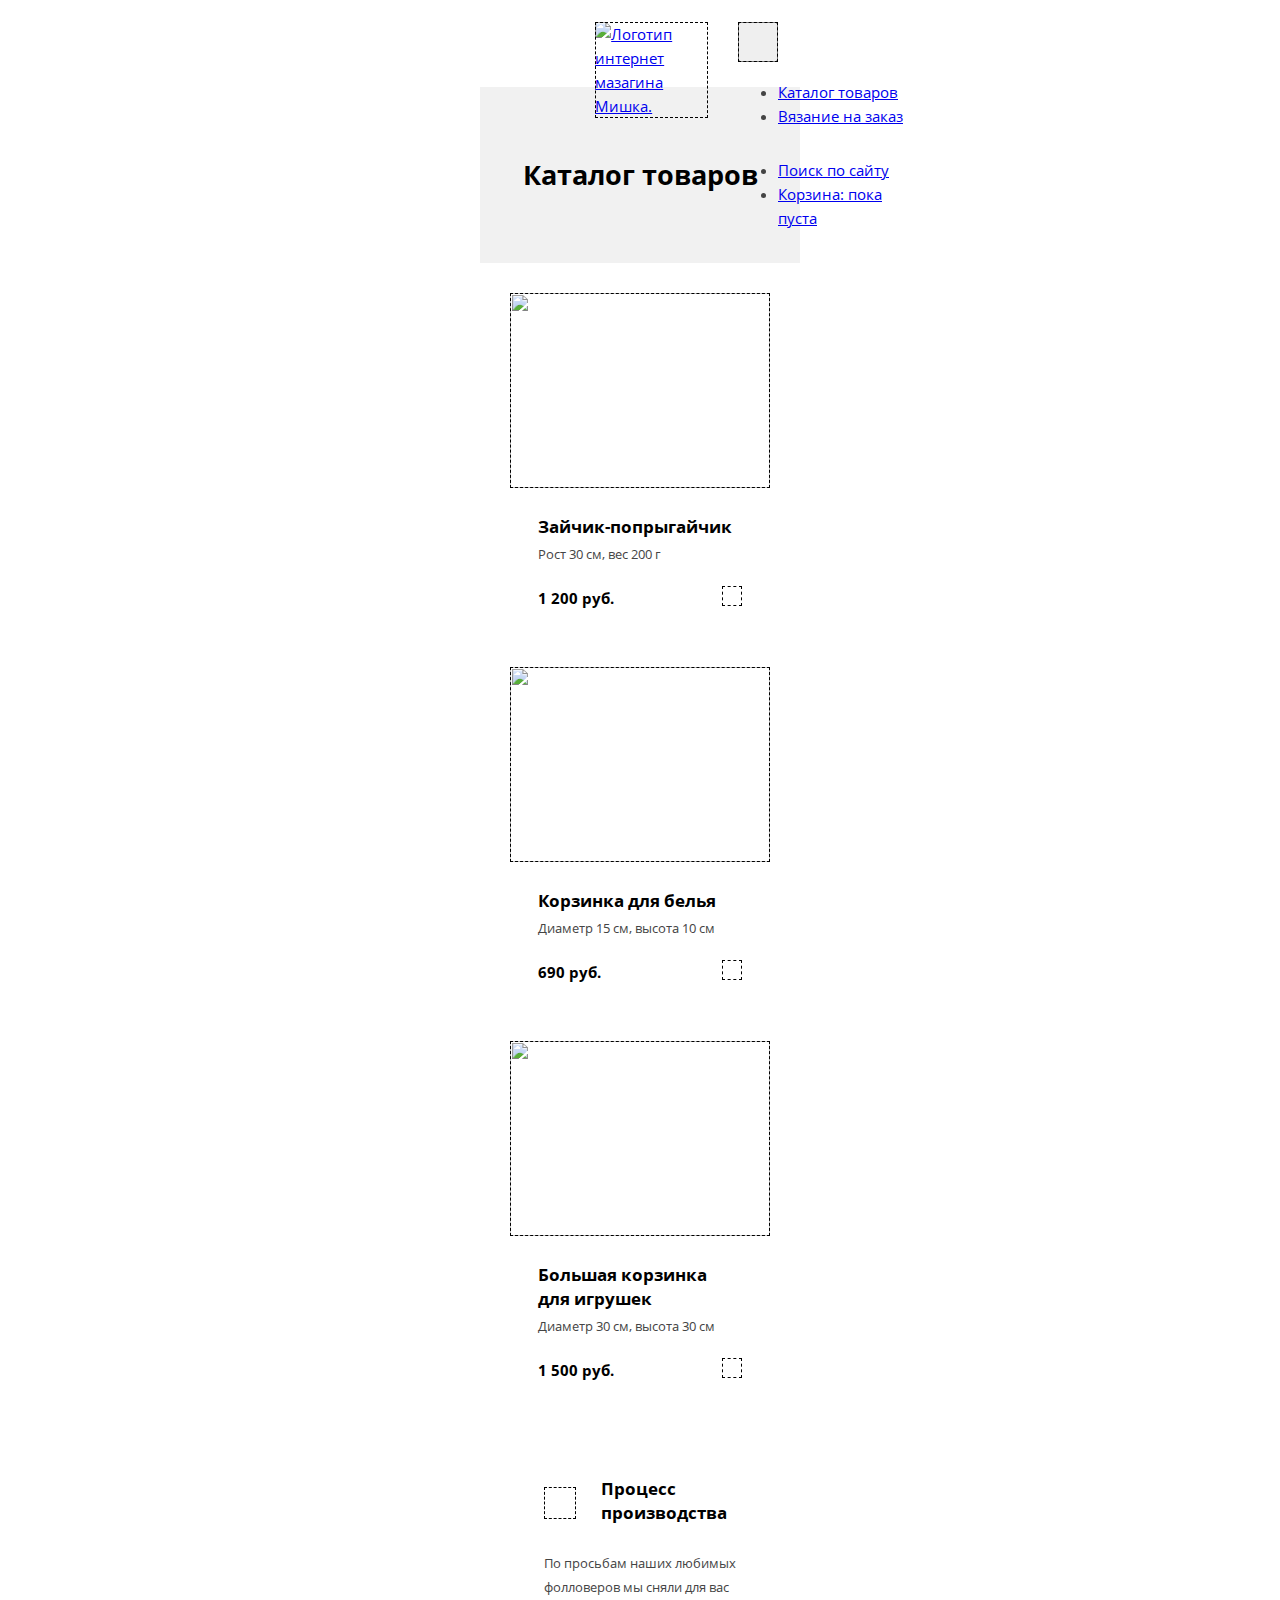
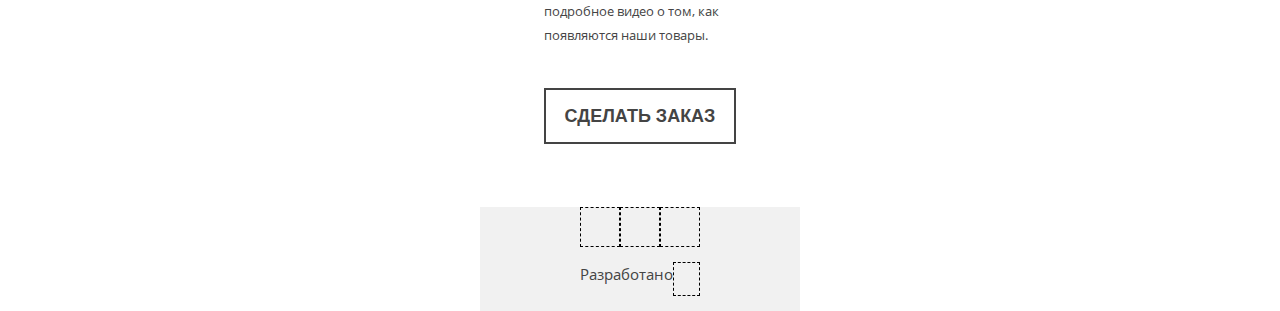
==== catalog.html @ 414562db "Deploying to gh-pages from @ AnnaLuna111/2051093-mishka-26@82011d58b2f2619309c2dcc3511dad2c8383534d " ====
<!DOCTYPE html><html class="page" lang="ru"><head><meta charset="utf-8"><title>Каталог товаров | Мишка | HTML Academy</title><link rel="stylesheet" href="./css/style.css"></head><body class="page__body main"><header class="main__header header"><a class="header__logo logo" href="./index.html"><img class="logo__image" src="#" alt="Логотип интернет мазагина Мишка."></a><nav class="header__nav nav"><button class="nav__toggle" type="button"><span class="visually-hidden">Открыть меню</span></button><div class="nav__wrapper"><ul class="nav__list site-list"><li class="site-list__item"><a class="site-list__link" href="./catalog.html">Каталог товаров</a></li><li class="site-list__item"><a class="site-list__link" href="./form.html">Вязание на заказ</a></li></ul><ul class="nav__list user-list"><li class="user-list__item"><a class="user-list__link" href="javascript:void(0)">Поиск по сайту</a></li><li class="user-list__item"><a class="user-list__link" href="javascript:void(0)">Корзина: пока пуста</a></li></ul></div></nav></header><main class="main__content catalog-page"><section class="catalog-page__inner"><h1 class="catalog-page__title inner-title">Каталог товаров</h1><div class="catalog-page__product product"><h2 class="visually-hidden">Список товаров</h2><ul class="product__list"><li class="product__item product-card"><img class="product-card__image" src="#" alt=""><div class="product-card__container"><h3 class="product-card__title product-title"><a class="product-card__link" href="javascript:void(0)">Зайчик-попрыгайчик</a></h3><p class="product-card__text text">Рост 30 см, вес 200 г</p><div class="product-card__footer-conatiner"><span class="product-card__price">1 200 руб.</span> <a class="product-card__button" href="javascript:void(0)"><span class="visually-hidden">В корзину</span></a></div></div></li><li class="product__item product-card"><img class="product-card__image" src="#" alt=""><div class="product-card__container"><h3 class="product-card__title product-title"><a class="product-card__link" href="javascript:void(0)">Корзинка для белья</a></h3><p class="product-card__text text">Диаметр 15 см, высота 10 см</p><div class="product-card__footer-conatiner"><span class="product-card__price">690 руб.</span> <a class="product-card__button" href="javascript:void(0)"><span class="visually-hidden">В корзину</span></a></div></div></li><li class="product__item product-card"><img class="product-card__image" src="#" alt=""><div class="product-card__container"><h3 class="product-card__title product-title"><a class="product-card__link" href="javascript:void(0)">Большая корзинка для игрушек</a></h3><p class="product-card__text text">Диаметр 30 см, высота 30 см</p><div class="product-card__footer-conatiner"><span class="product-card__price">1 500 руб.</span> <a class="product-card__button" href="javascript:void(0)"><span class="visually-hidden">В корзину</span></a></div></div></li></ul><div class="production"><h3 class="production__title product-title">Процесс производства</h3><!--тут могло быть ваше видео--><p class="production__text">По просьбам наших любимых фолловеров мы сняли для вас подробное видео о том, как появляются наши товары.</p><button class="production__button button">Сделать заказ</button></div></div></section></main><footer class="main__footer footer"><ul class="footer__list social"><li class="social__item"><a class="social__link social__link--vk" href="https://vk.com/htmlacademy" target="_blank"><span class="visually-hidden">Вконтакте</span></a></li><li class="social__item"><a class="social__link social__link--yt" href="https://www.youtube.com/user/htmlacademyru" target="_blank"><span class="visually-hidden">Ютуб</span></a></li><li class="social__item"><a class="social__link social__link--tg" href="https://t.me/htmlacademy" target="_blank"><span class="visually-hidden">Телеграм</span></a></li></ul><p class="footer__copyright">Разработано <a class="footer__logo" href="https://htmlacademy.ru/intensive/adaptive"><span class="visually-hidden">в HTML-Академии.</span></a></p></footer><div class="modal modal--close"><section class="modal__inner cart"><h2 class="cart__title title">Добавить в корзину</h2><form class="cart__form" action="https://echo.htmlacademy.ru" method="get"><fieldset class="cart__filter-group"><legend class="cart__text">Выберите размер:</legend><div class="cart__form-container"><label class="cart__label"><input type="radio" name="size" value="s"> S</label> <label class="cart__label"><input type="radio" name="size" value="m"> M</label> <label class="cart__label"><input type="radio" name="size" value="l"> L</label></div></fieldset><button class="cart__button button button--colorized" type="submit">Добавить</button></form></section></div></body></html>
---- css/style.css ----
@font-face{font-family:"Open Sans";font-style:normal;font-weight:400;src:url(../fonts/opensans.woff2)format("woff2"),url(../fonts/opensans.woff)format("woff");font-display:swap}@font-face{font-family:"Open Sans";font-style:normal;font-weight:700;src:url(../fonts/opensansbold.woff2)format("woff2"),url(../fonts/opensansbold.woff)format("woff");font-display:swap}:root{--main-font:"Open Sans", "Arial", sans-serif;--base-color:#444444;--main-color:#000000;--accent-color:#63d1bb;--sec-accent-color:#56c3b2;--third-accent-color:#59d5bc;--fourth-accent-color:#46c1ae;--light-color:#ffffff;--light-accent-color:#f1f1f1;--border-color:#ececec;--border-modal-color:#c6c6c6}img{max-width:100%;object-fit:contain;object-position:center}.page{font-family:var(--main-font);font-size:15px;line-height:24px;color:var(--base-color);background-color:var(--light-color)}.page__centerer{margin:0 30px}@media (min-width:768px){.page__centerer{margin:0 50px}}@media (--desktop){.page__centerer{width:1050px;margin:0 auto}}.page__body{margin:0 auto}.visually-hidden{position:absolute;width:1px;height:1px;margin:-1px;border:0;padding:0;white-space:nowrap;-webkit-clip-path:inset(100%);clip-path:inset(100%);clip:rect(0 0 0 0);overflow:hidden}.inner-title{font-size:27px;line-height:30px;text-align:center}.button,.inner-title,.product-title,.title{font-weight:700;color:var(--main-color)}.title{font-size:25px;line-height:30px}.button,.product-title{font-size:17px}.button{padding:16px;font-size:18px;line-height:20px;text-align:center;text-transform:uppercase;text-decoration:none;color:var(--base-color);background:var(--light-color);border:2px solid var(--base-color)}.button:hover{color:var(--light-color);background:var(--base-color)}.button--colorized{color:var(--light-color);background:var(--accent-color);border-color:var(--accent-color)}.button--colorized:hover{color:var(--base-color);background:var(--light-color)}.header{position:relative;display:flex;padding:22px}.header__logo{position:absolute;left:36%}.header__nav{margin-left:auto}.nav{position:relative}.nav__toggle{width:40px;height:40px;outline:1px dashed #000;outline-offset:-1px}.nav__wrapper{position:absolute;right:-130px}.nav__list,.nav__wrapper{display:flex;flex-direction:column}.logo{width:113px;height:46px}.intro__link::after,.logo__image{outline:1px dashed #000;outline-offset:-1px}.logo__image{display:block}.main{display:flex;flex-direction:column;width:320px}.main__content{flex-grow:1}.intro{position:relative;padding:80px 30px 324px;background:var(--light-accent-color);text-align:center}.intro__title{margin:0}.intro__list{position:absolute;left:0;right:0;bottom:0;display:flex;flex-direction:column;margin:0;padding:0;text-align:left;list-style:none}.intro__link{position:relative;display:block;padding:24px 30px 31px;font-size:19px;font-weight:700;color:var(--light-color);text-decoration:none}.intro__link:hover{padding-bottom:36px}.intro__link::after{position:absolute;top:21px;right:27px;width:60px;height:62px;content:""}.intro__link--stuff{background:var(--accent-color)}.intro__link--stuff:hover{background:var(--third-accent-color)}.intro__link--toy{background:var(--sec-accent-color)}.intro__link--toy:hover{background:var(--fourth-accent-color)}.offer{display:flex;flex-direction:column;padding:30px 30px 36px}.offer__title{margin:0 0 4px}.offer__promo{font-size:17px;line-height:20px;font-weight:700;text-transform:uppercase;color:var(--accent-color)}.offer__list{display:grid;grid-template-columns:98px 162px}.offer__item{margin:0;padding:11px 2px 14px;border-bottom:1px solid var(--border-color)}.about__item::before,.offer__image{outline:1px dashed #000;outline-offset:-1px}.offer__image,.offer__price{display:block;margin-bottom:25px}.offer__image{width:260px;height:315px}.offer__price{font-size:17px;line-height:24px;font-weight:700;text-align:center}.about{padding:31px 30px}.about__title{margin:0 0 28px}.about__list{display:flex;flex-direction:column;gap:30px;margin:0;padding:0;list-style:none}.about__item{position:relative;padding-top:54px;font-size:17px;line-height:20px;font-weight:700;color:var(--main-color)}.about__item::before{position:absolute;top:0;left:-6px;width:55px;height:38px;content:""}.review{display:flex;flex-direction:column;padding:27px 30px}.review__title{margin:0}.review__list{margin:0 0 30px;padding:0;list-style:none}.review__text{margin:0 0 18px}.review__author{margin:0}.review__slider-buttons{display:flex;margin-bottom:38px}.review__slider-button{padding:13px 38px;background:var(--light-color);border:1px solid var(--border-color)}.review__button{margin-bottom:15px}.contacts{display:flex;flex-direction:column;padding:38px 30px}.contacts__title{margin:0 0 8px}.contacts__list{display:grid;grid-template-columns:76px 185px;margin-bottom:42px}.contacts__item{padding:20px 2px}.catalog-page__inner{background:var(--light-accent-color)}.catalog-page__title{margin:0;padding:73px 41px}.product{display:flex;flex-direction:column;gap:30px;padding:30px;background:var(--light-color)}.product__list{gap:30px;margin:0;padding:0;list-style:none}.product-card,.product__list{display:flex;flex-direction:column}.product-card__image,.production__title::before{width:260px;height:195px;outline:1px dashed #000;outline-offset:-1px}.product-card__container{padding:27px 28px}.product-card__title{margin:0}.product-card__link{margin-bottom:6px;color:inherit;text-decoration:none}.product-card__text{margin:0 0 17px;font-size:13px;line-height:30px}.product-card__footer-conatiner{display:flex;justify-content:space-between}.product-card__price{font-weight:700;color:var(--main-color)}.product-card__button{display:block;width:20px;height:20px;outline:1px dashed #000;outline-offset:-1px}.production{display:flex;flex-direction:column;padding:21px 34px 33px}.production__title{position:relative;margin-bottom:26px;padding-left:57px}.production__title::before{position:absolute;top:10px;left:0;width:32px;height:32px;content:""}.production__text{margin:0 0 41px;font-size:13px}.order-page__inner{background:var(--light-accent-color)}.order-page__title{margin:0;padding:73px 22px}.order{padding:17px 29px 55px;background:var(--light-color)}.order__text{margin:0 0 29px;font-size:13px}.form{display:flex;flex-direction:column;gap:32px}.form__filter-group{margin:0;padding:0;border:0}.form__filter-title{margin:0 0 25px;font-size:17px;line-height:16px;font-weight:700;text-transform:uppercase;color:var(--accent-color)}.form__filter-list{margin:0;padding:0;list-style:none}.form__filter-item{margin-bottom:15px}.form__text{font-size:17px;line-height:18px;color:var(--main-color)}.form__filter-label{font-weight:700}.form__filter-input{padding:17px 0;font-family:inherit;color:var(--base-color);border:0;border-bottom:2px solid var(--main-color)}.form__tip{margin:-15px 0 0;font-size:14px;line-height:16px}.filter__input{display:none}.footer{display:flex;flex-direction:column;align-items:center;background-color:var(--light-accent-color)}.footer__list{margin:0;padding:0}.footer__copyright{display:flex}.footer__logo{display:block;width:27px;height:34px;outline:1px dashed #000;outline-offset:-1px}.social{display:flex;list-style:none}.social__item{box-sizing:border-box}.social__link{display:block;width:40px;height:40px;outline:1px dashed #000;outline-offset:-1px}.modal{position:fixed;top:0;left:0;display:flex;width:100%;height:100%;background:rgba(255,255,255,.9)}.modal--close{display:none}.modal__inner{position:relative;margin:auto;padding:28px 30px 46px;background:var(--light-color);border:2px solid var(--border-modal-color);box-sizing:border-box}.cart{width:320px}.cart__title{margin:0 50px 14px;text-transform:uppercase;text-align:center}.cart__form{display:flex;flex-direction:column}.cart__filter-group{margin-bottom:31px;padding:0;border:0}.cart__text{margin:0 auto 21px;padding:0;font-size:15px;line-height:30px}.cart__form-container{display:flex;justify-content:space-between}.cart__label{font-size:17px;line-height:16px;font-weight:700}
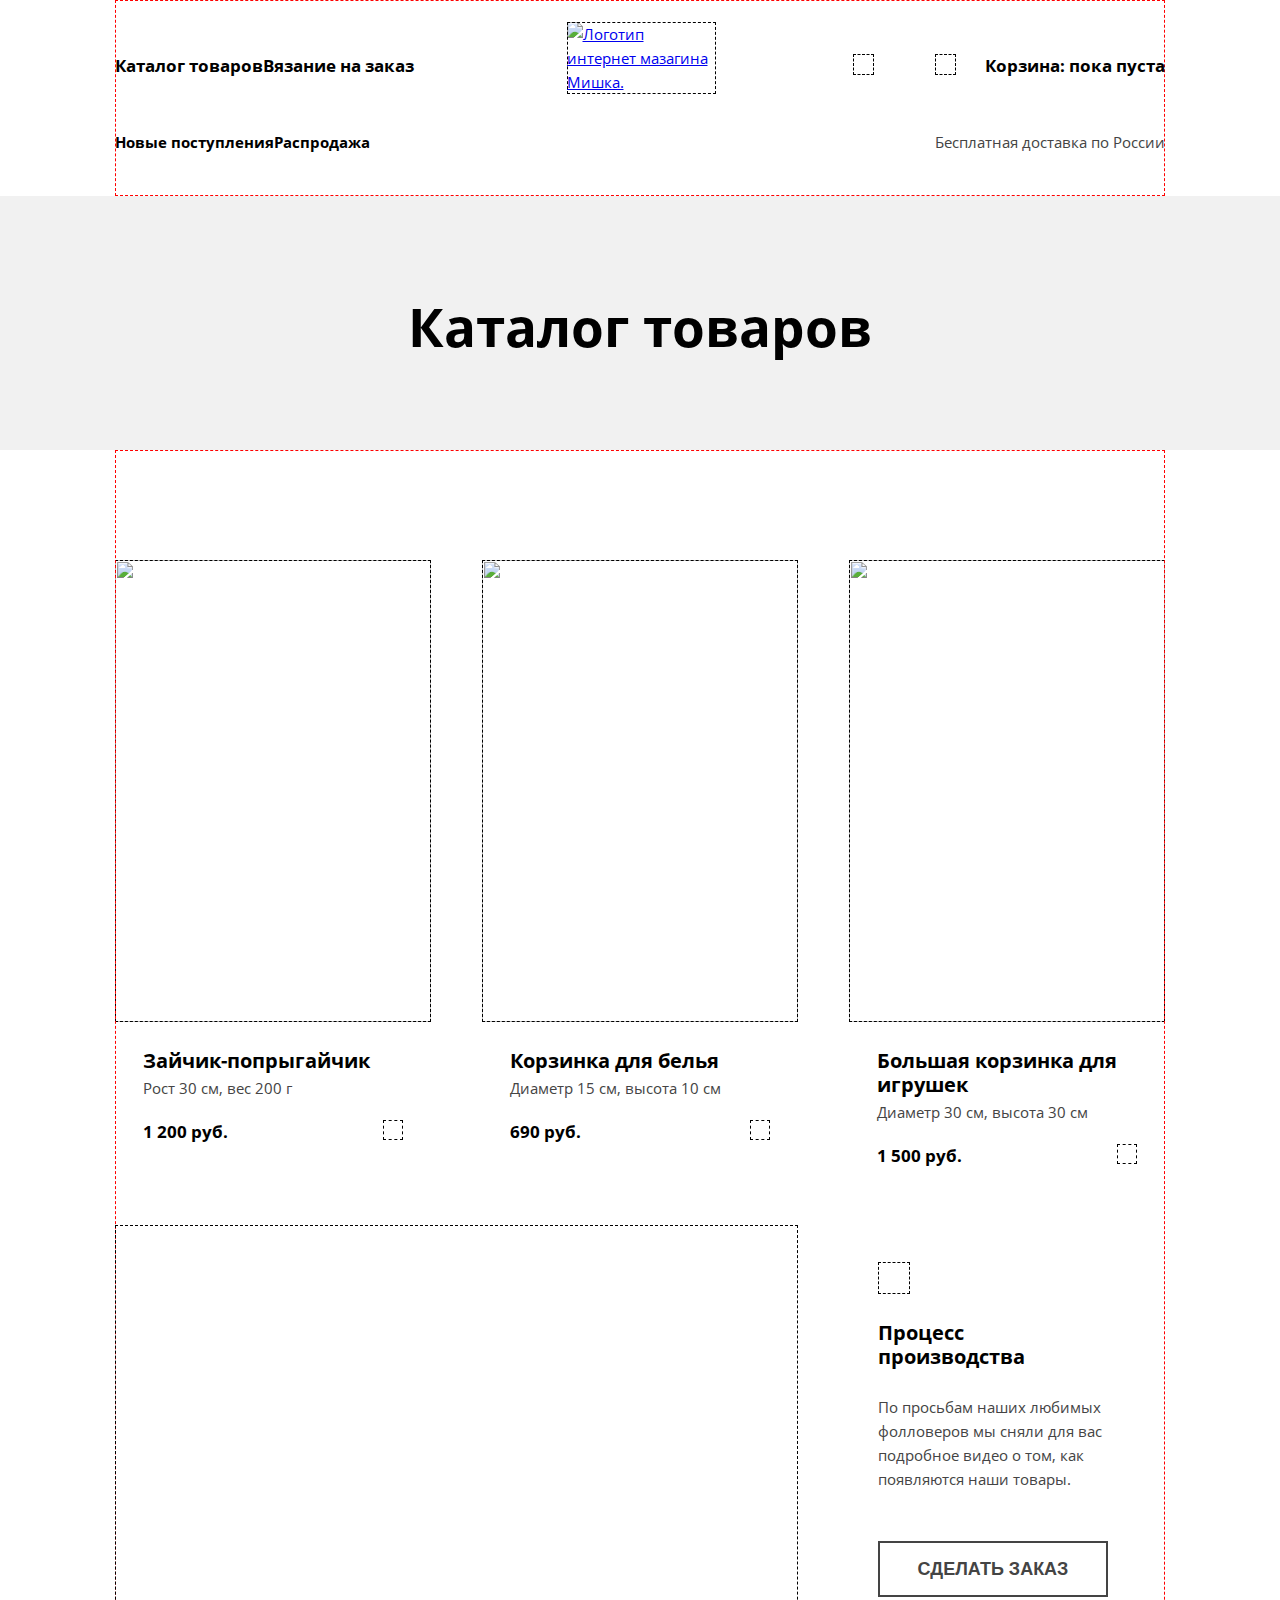
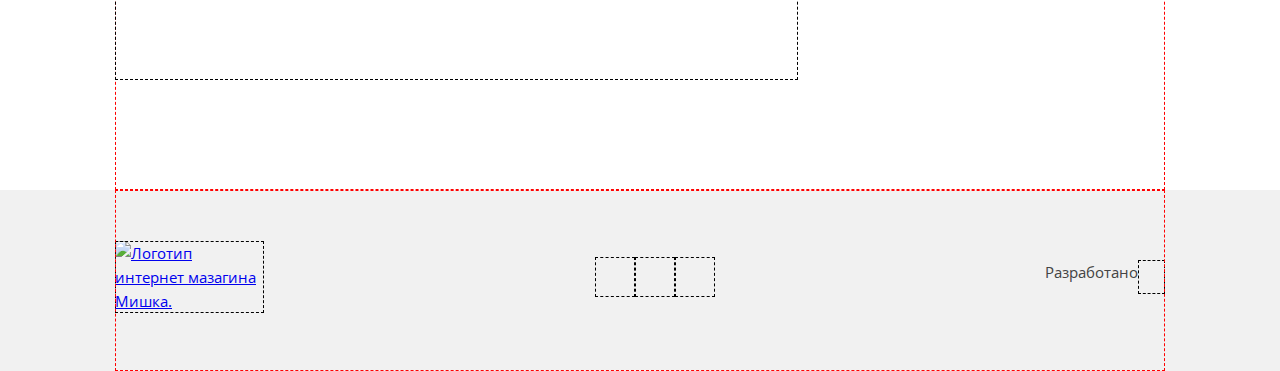
==== commit 32b46871: "Deploying to gh-pages from @ AnnaLuna111/2051093-mishka-26@7940dc8fe76b2430d19ca8f7ef624c19c8661085 " ====
--- a/catalog.html
+++ b/catalog.html
@@ -1 +1 @@
-<!DOCTYPE html><html class="page" lang="ru"><head><meta charset="utf-8"><title>Каталог товаров | Мишка | HTML Academy</title><link rel="stylesheet" href="./css/style.css"></head><body class="page__body main"><header class="main__header header"><a class="header__logo logo" href="./index.html"><img class="logo__image" src="#" alt="Логотип интернет мазагина Мишка."></a><nav class="header__nav nav"><button class="nav__toggle" type="button"><span class="visually-hidden">Открыть меню</span></button><div class="nav__wrapper"><ul class="nav__list site-list"><li class="site-list__item"><a class="site-list__link" href="./catalog.html">Каталог товаров</a></li><li class="site-list__item"><a class="site-list__link" href="./form.html">Вязание на заказ</a></li></ul><ul class="nav__list user-list"><li class="user-list__item"><a class="user-list__link" href="javascript:void(0)">Поиск по сайту</a></li><li class="user-list__item"><a class="user-list__link" href="javascript:void(0)">Корзина: пока пуста</a></li></ul></div></nav></header><main class="main__content catalog-page"><section class="catalog-page__inner"><h1 class="catalog-page__title inner-title">Каталог товаров</h1><div class="catalog-page__product product"><h2 class="visually-hidden">Список товаров</h2><ul class="product__list"><li class="product__item product-card"><img class="product-card__image" src="#" alt=""><div class="product-card__container"><h3 class="product-card__title product-title"><a class="product-card__link" href="javascript:void(0)">Зайчик-попрыгайчик</a></h3><p class="product-card__text text">Рост 30 см, вес 200 г</p><div class="product-card__footer-conatiner"><span class="product-card__price">1 200 руб.</span> <a class="product-card__button" href="javascript:void(0)"><span class="visually-hidden">В корзину</span></a></div></div></li><li class="product__item product-card"><img class="product-card__image" src="#" alt=""><div class="product-card__container"><h3 class="product-card__title product-title"><a class="product-card__link" href="javascript:void(0)">Корзинка для белья</a></h3><p class="product-card__text text">Диаметр 15 см, высота 10 см</p><div class="product-card__footer-conatiner"><span class="product-card__price">690 руб.</span> <a class="product-card__button" href="javascript:void(0)"><span class="visually-hidden">В корзину</span></a></div></div></li><li class="product__item product-card"><img class="product-card__image" src="#" alt=""><div class="product-card__container"><h3 class="product-card__title product-title"><a class="product-card__link" href="javascript:void(0)">Большая корзинка для игрушек</a></h3><p class="product-card__text text">Диаметр 30 см, высота 30 см</p><div class="product-card__footer-conatiner"><span class="product-card__price">1 500 руб.</span> <a class="product-card__button" href="javascript:void(0)"><span class="visually-hidden">В корзину</span></a></div></div></li></ul><div class="production"><h3 class="production__title product-title">Процесс производства</h3><!--тут могло быть ваше видео--><p class="production__text">По просьбам наших любимых фолловеров мы сняли для вас подробное видео о том, как появляются наши товары.</p><button class="production__button button">Сделать заказ</button></div></div></section></main><footer class="main__footer footer"><ul class="footer__list social"><li class="social__item"><a class="social__link social__link--vk" href="https://vk.com/htmlacademy" target="_blank"><span class="visually-hidden">Вконтакте</span></a></li><li class="social__item"><a class="social__link social__link--yt" href="https://www.youtube.com/user/htmlacademyru" target="_blank"><span class="visually-hidden">Ютуб</span></a></li><li class="social__item"><a class="social__link social__link--tg" href="https://t.me/htmlacademy" target="_blank"><span class="visually-hidden">Телеграм</span></a></li></ul><p class="footer__copyright">Разработано <a class="footer__logo" href="https://htmlacademy.ru/intensive/adaptive"><span class="visually-hidden">в HTML-Академии.</span></a></p></footer><div class="modal modal--close"><section class="modal__inner cart"><h2 class="cart__title title">Добавить в корзину</h2><form class="cart__form" action="https://echo.htmlacademy.ru" method="get"><fieldset class="cart__filter-group"><legend class="cart__text">Выберите размер:</legend><div class="cart__form-container"><label class="cart__label"><input type="radio" name="size" value="s"> S</label> <label class="cart__label"><input type="radio" name="size" value="m"> M</label> <label class="cart__label"><input type="radio" name="size" value="l"> L</label></div></fieldset><button class="cart__button button button--colorized" type="submit">Добавить</button></form></section></div></body></html>+<!DOCTYPE html><html class="page" lang="ru"><head><meta charset="utf-8"><meta name="viewport" content="width=device-width,initial-scale=1"><title>Каталог товаров | Мишка | HTML Academy</title><link rel="stylesheet" href="./css/style.css"></head><body class="page__body main"><header class="main__header header page__centerer"><a class="header__logo logo" href="./index.html"><img class="logo__image" src="#" alt="Логотип интернет мазагина Мишка."></a><nav class="header__nav nav"><button class="nav__toggle" type="button"><span class="visually-hidden">Открыть меню</span></button><div class="nav__wrapper"><ul class="nav__list site-list"><li class="site-list__item"><a class="site-list__link" href="./catalog.html">Каталог товаров</a></li><li class="site-list__item"><a class="site-list__link" href="./form.html">Вязание на заказ</a></li></ul><ul class="nav__list user-list"><li class="user-list__item"><a class="user-list__link" href="javascript:void(0)"><span class="user-list__text user-list__text--hidden">Поиск по сайту</span></a></li><li class="user-list__item"><a class="user-list__link" href="javascript:void(0)">Корзина: пока пуста</a></li></ul><ul class="nav__list promo-list"><li class="promo-list__item"><a class="promo-list__link" href="javascript:void(0)">Новые поступления</a></li><li class="promo-list__item"><a class="promo-list__link" href="javascript:void(0)">Распродажа</a></li></ul><span class="nav__delivery">Бесплатная доставка по России</span></div></nav></header><main class="main__content catalog-page"><section class="catalog-page__inner"><h1 class="catalog-page__title inner-title">Каталог товаров</h1><div class="catalog-page__product"><div class="product page__centerer"><h2 class="visually-hidden">Список товаров</h2><ul class="product__list"><li class="product__item product-card"><img class="product-card__image" src="#" alt=""><div class="product-card__container"><div><h3 class="product-card__title product-title"><a class="product-card__link" href="javascript:void(0)">Зайчик-попрыгайчик</a></h3><p class="product-card__text text">Рост 30 см, вес 200 г</p></div><div class="product-card__footer-conatiner"><span class="product-card__price">1 200 руб.</span> <a class="product-card__button" href="javascript:void(0)"><span class="visually-hidden">В корзину</span></a></div></div></li><li class="product__item product-card"><img class="product-card__image" src="#" alt=""><div class="product-card__container"><div><h3 class="product-card__title product-title"><a class="product-card__link" href="javascript:void(0)">Корзинка для белья</a></h3><p class="product-card__text text">Диаметр 15 см, высота 10 см</p></div><div class="product-card__footer-conatiner"><span class="product-card__price">690 руб.</span> <a class="product-card__button" href="javascript:void(0)"><span class="visually-hidden">В корзину</span></a></div></div></li><li class="product__item product-card"><img class="product-card__image" src="#" alt=""><div class="product-card__container"><div><h3 class="product-card__title product-title"><a class="product-card__link" href="javascript:void(0)">Большая корзинка для игрушек</a></h3><p class="product-card__text text">Диаметр 30 см, высота 30 см</p></div><div class="product-card__footer-conatiner"><span class="product-card__price">1 500 руб.</span> <a class="product-card__button" href="javascript:void(0)"><span class="visually-hidden">В корзину</span></a></div></div></li></ul><div class="production"><h3 class="production__title product-title">Процесс производства</h3><!--тут могло быть ваше видео--><div class="production__video"></div><p class="production__text">По просьбам наших любимых фолловеров мы сняли для вас подробное видео о том, как появляются наши товары.</p><button class="production__button button">Сделать заказ</button></div></div></div></section></main><footer class="main__footer footer"><div class="footer__container page__centerer"><a class="footer__main-logo logo" href="./index.html"><img class="logo__image" src="#" alt="Логотип интернет мазагина Мишка."></a><ul class="footer__list social"><li class="social__item"><a class="social__link social__link--vk" href="https://vk.com/htmlacademy" target="_blank"><span class="visually-hidden">Вконтакте</span></a></li><li class="social__item"><a class="social__link social__link--yt" href="https://www.youtube.com/user/htmlacademyru" target="_blank"><span class="visually-hidden">Ютуб</span></a></li><li class="social__item"><a class="social__link social__link--tg" href="https://t.me/htmlacademy" target="_blank"><span class="visually-hidden">Телеграм</span></a></li></ul><p class="footer__copyright">Разработано <a class="footer__logo" href="https://htmlacademy.ru/intensive/adaptive"><span class="visually-hidden">в HTML-Академии.</span></a></p></div></footer><div class="modal modal--close"><section class="modal__inner cart"><h2 class="cart__title title">Добавить в корзину</h2><form class="cart__form" action="https://echo.htmlacademy.ru" method="get"><fieldset class="cart__filter-group"><legend class="cart__text">Выберите размер:</legend><div class="cart__form-container"><label class="cart__label"><input type="radio" name="size" value="s"> S</label> <label class="cart__label"><input type="radio" name="size" value="m"> M</label> <label class="cart__label"><input type="radio" name="size" value="l"> L</label></div></fieldset><button class="cart__button button button--colorized" type="submit">Добавить</button></form></section></div></body></html>--- a/css/style.css
+++ b/css/style.css
@@ -1 +1 @@
-@font-face{font-family:"Open Sans";font-style:normal;font-weight:400;src:url(../fonts/opensans.woff2)format("woff2"),url(../fonts/opensans.woff)format("woff");font-display:swap}@font-face{font-family:"Open Sans";font-style:normal;font-weight:700;src:url(../fonts/opensansbold.woff2)format("woff2"),url(../fonts/opensansbold.woff)format("woff");font-display:swap}:root{--main-font:"Open Sans", "Arial", sans-serif;--base-color:#444444;--main-color:#000000;--accent-color:#63d1bb;--sec-accent-color:#56c3b2;--third-accent-color:#59d5bc;--fourth-accent-color:#46c1ae;--light-color:#ffffff;--light-accent-color:#f1f1f1;--border-color:#ececec;--border-modal-color:#c6c6c6}img{max-width:100%;object-fit:contain;object-position:center}.page{font-family:var(--main-font);font-size:15px;line-height:24px;color:var(--base-color);background-color:var(--light-color)}.page__centerer{margin:0 30px}@media (min-width:768px){.page__centerer{margin:0 50px}}@media (--desktop){.page__centerer{width:1050px;margin:0 auto}}.page__body{margin:0 auto}.visually-hidden{position:absolute;width:1px;height:1px;margin:-1px;border:0;padding:0;white-space:nowrap;-webkit-clip-path:inset(100%);clip-path:inset(100%);clip:rect(0 0 0 0);overflow:hidden}.inner-title{font-size:27px;line-height:30px;text-align:center}.button,.inner-title,.product-title,.title{font-weight:700;color:var(--main-color)}.title{font-size:25px;line-height:30px}.button,.product-title{font-size:17px}.button{padding:16px;font-size:18px;line-height:20px;text-align:center;text-transform:uppercase;text-decoration:none;color:var(--base-color);background:var(--light-color);border:2px solid var(--base-color)}.button:hover{color:var(--light-color);background:var(--base-color)}.button--colorized{color:var(--light-color);background:var(--accent-color);border-color:var(--accent-color)}.button--colorized:hover{color:var(--base-color);background:var(--light-color)}.header{position:relative;display:flex;padding:22px}.header__logo{position:absolute;left:36%}.header__nav{margin-left:auto}.nav{position:relative}.nav__toggle{width:40px;height:40px;outline:1px dashed #000;outline-offset:-1px}.nav__wrapper{position:absolute;right:-130px}.nav__list,.nav__wrapper{display:flex;flex-direction:column}.logo{width:113px;height:46px}.intro__link::after,.logo__image{outline:1px dashed #000;outline-offset:-1px}.logo__image{display:block}.main{display:flex;flex-direction:column;width:320px}.main__content{flex-grow:1}.intro{position:relative;padding:80px 30px 324px;background:var(--light-accent-color);text-align:center}.intro__title{margin:0}.intro__list{position:absolute;left:0;right:0;bottom:0;display:flex;flex-direction:column;margin:0;padding:0;text-align:left;list-style:none}.intro__link{position:relative;display:block;padding:24px 30px 31px;font-size:19px;font-weight:700;color:var(--light-color);text-decoration:none}.intro__link:hover{padding-bottom:36px}.intro__link::after{position:absolute;top:21px;right:27px;width:60px;height:62px;content:""}.intro__link--stuff{background:var(--accent-color)}.intro__link--stuff:hover{background:var(--third-accent-color)}.intro__link--toy{background:var(--sec-accent-color)}.intro__link--toy:hover{background:var(--fourth-accent-color)}.offer{display:flex;flex-direction:column;padding:30px 30px 36px}.offer__title{margin:0 0 4px}.offer__promo{font-size:17px;line-height:20px;font-weight:700;text-transform:uppercase;color:var(--accent-color)}.offer__list{display:grid;grid-template-columns:98px 162px}.offer__item{margin:0;padding:11px 2px 14px;border-bottom:1px solid var(--border-color)}.about__item::before,.offer__image{outline:1px dashed #000;outline-offset:-1px}.offer__image,.offer__price{display:block;margin-bottom:25px}.offer__image{width:260px;height:315px}.offer__price{font-size:17px;line-height:24px;font-weight:700;text-align:center}.about{padding:31px 30px}.about__title{margin:0 0 28px}.about__list{display:flex;flex-direction:column;gap:30px;margin:0;padding:0;list-style:none}.about__item{position:relative;padding-top:54px;font-size:17px;line-height:20px;font-weight:700;color:var(--main-color)}.about__item::before{position:absolute;top:0;left:-6px;width:55px;height:38px;content:""}.review{display:flex;flex-direction:column;padding:27px 30px}.review__title{margin:0}.review__list{margin:0 0 30px;padding:0;list-style:none}.review__text{margin:0 0 18px}.review__author{margin:0}.review__slider-buttons{display:flex;margin-bottom:38px}.review__slider-button{padding:13px 38px;background:var(--light-color);border:1px solid var(--border-color)}.review__button{margin-bottom:15px}.contacts{display:flex;flex-direction:column;padding:38px 30px}.contacts__title{margin:0 0 8px}.contacts__list{display:grid;grid-template-columns:76px 185px;margin-bottom:42px}.contacts__item{padding:20px 2px}.catalog-page__inner{background:var(--light-accent-color)}.catalog-page__title{margin:0;padding:73px 41px}.product{display:flex;flex-direction:column;gap:30px;padding:30px;background:var(--light-color)}.product__list{gap:30px;margin:0;padding:0;list-style:none}.product-card,.product__list{display:flex;flex-direction:column}.product-card__image,.production__title::before{width:260px;height:195px;outline:1px dashed #000;outline-offset:-1px}.product-card__container{padding:27px 28px}.product-card__title{margin:0}.product-card__link{margin-bottom:6px;color:inherit;text-decoration:none}.product-card__text{margin:0 0 17px;font-size:13px;line-height:30px}.product-card__footer-conatiner{display:flex;justify-content:space-between}.product-card__price{font-weight:700;color:var(--main-color)}.product-card__button{display:block;width:20px;height:20px;outline:1px dashed #000;outline-offset:-1px}.production{display:flex;flex-direction:column;padding:21px 34px 33px}.production__title{position:relative;margin-bottom:26px;padding-left:57px}.production__title::before{position:absolute;top:10px;left:0;width:32px;height:32px;content:""}.production__text{margin:0 0 41px;font-size:13px}.order-page__inner{background:var(--light-accent-color)}.order-page__title{margin:0;padding:73px 22px}.order{padding:17px 29px 55px;background:var(--light-color)}.order__text{margin:0 0 29px;font-size:13px}.form{display:flex;flex-direction:column;gap:32px}.form__filter-group{margin:0;padding:0;border:0}.form__filter-title{margin:0 0 25px;font-size:17px;line-height:16px;font-weight:700;text-transform:uppercase;color:var(--accent-color)}.form__filter-list{margin:0;padding:0;list-style:none}.form__filter-item{margin-bottom:15px}.form__text{font-size:17px;line-height:18px;color:var(--main-color)}.form__filter-label{font-weight:700}.form__filter-input{padding:17px 0;font-family:inherit;color:var(--base-color);border:0;border-bottom:2px solid var(--main-color)}.form__tip{margin:-15px 0 0;font-size:14px;line-height:16px}.filter__input{display:none}.footer{display:flex;flex-direction:column;align-items:center;background-color:var(--light-accent-color)}.footer__list{margin:0;padding:0}.footer__copyright{display:flex}.footer__logo{display:block;width:27px;height:34px;outline:1px dashed #000;outline-offset:-1px}.social{display:flex;list-style:none}.social__item{box-sizing:border-box}.social__link{display:block;width:40px;height:40px;outline:1px dashed #000;outline-offset:-1px}.modal{position:fixed;top:0;left:0;display:flex;width:100%;height:100%;background:rgba(255,255,255,.9)}.modal--close{display:none}.modal__inner{position:relative;margin:auto;padding:28px 30px 46px;background:var(--light-color);border:2px solid var(--border-modal-color);box-sizing:border-box}.cart{width:320px}.cart__title{margin:0 50px 14px;text-transform:uppercase;text-align:center}.cart__form{display:flex;flex-direction:column}.cart__filter-group{margin-bottom:31px;padding:0;border:0}.cart__text{margin:0 auto 21px;padding:0;font-size:15px;line-height:30px}.cart__form-container{display:flex;justify-content:space-between}.cart__label{font-size:17px;line-height:16px;font-weight:700}+@font-face{font-family:"Open Sans";font-style:normal;font-weight:400;src:url(../fonts/opensans.woff2)format("woff2"),url(../fonts/opensans.woff)format("woff");font-display:swap}@font-face{font-family:"Open Sans";font-style:normal;font-weight:700;src:url(../fonts/opensansbold.woff2)format("woff2"),url(../fonts/opensansbold.woff)format("woff");font-display:swap}:root{--main-font:"Open Sans", "Arial", sans-serif;--base-color:#444444;--main-color:#000000;--accent-color:#63d1bb;--sec-accent-color:#56c3b2;--third-accent-color:#59d5bc;--fourth-accent-color:#46c1ae;--light-color:#ffffff;--light-accent-color:#f1f1f1;--border-color:#ececec;--border-modal-color:#c6c6c6}img{max-width:100%;object-fit:contain;object-position:center}.page{font-family:var(--main-font);font-size:15px;line-height:24px;color:var(--base-color);background-color:var(--light-color)}.page__centerer{margin:0 30px;outline:1px dashed red;outline-offset:-1px}@media (min-width:768px){.page__centerer{margin:0 50px}}@media (min-width:1150px){.page__centerer{width:1050px;margin:0 auto}}@media (max-width:1149.9px){.page__centerer--desktop_on{display:contents}}@media (min-width:1150px){.page__centerer--desktop_off{display:contents}}.page__body{margin:0 auto}.visually-hidden{position:absolute;width:1px;height:1px;margin:-1px;border:0;padding:0;white-space:nowrap;-webkit-clip-path:inset(100%);clip-path:inset(100%);clip:rect(0 0 0 0);overflow:hidden}.inner-title{font-size:27px;line-height:30px;font-weight:700;text-align:center;color:var(--main-color)}@media (min-width:768px) and (max-width:1149.9px){.inner-title{font-size:43px;line-height:50px}}@media (min-width:1150px){.inner-title{font-size:53px;line-height:57px}}.nav__list a,.title{color:var(--main-color)}.title{font-size:25px;line-height:30px;font-weight:700}@media (min-width:768px) and (max-width:1149.9px){.title{font-size:43px;line-height:50px}}@media (min-width:1150px){.title{font-size:53px;line-height:57px}}.product-title{font-size:17px;font-weight:700;color:var(--main-color)}@media (min-width:768px){.product-title{font-size:20px}}.button{padding:16px;font-size:18px;line-height:20px;font-weight:700;text-align:center;text-transform:uppercase;text-decoration:none;color:var(--base-color);background:var(--light-color);border:2px solid var(--base-color)}.button:hover{color:var(--light-color);background:var(--base-color)}.button--colorized{color:var(--light-color);background:var(--accent-color);border-color:var(--accent-color)}.button--colorized:hover{color:var(--base-color);background:var(--light-color)}.header{position:relative;display:flex;padding:22px 0}@media (min-width:768px){.header{display:block}}.header__logo{position:absolute;top:22px;left:42%}@media (min-width:768px) and (max-width:1149.9px){.header__logo{left:0}}@media (min-width:1150px){.header__logo{left:43%}}.header__nav{margin-left:auto}@media (min-width:768px){.header__nav{margin:0}}.nav__toggle,.user-list__link::before{width:40px;height:40px;outline:1px dashed #000;outline-offset:-1px}@media (min-width:768px){.nav__toggle{display:none}}.nav__wrapper{display:none}@media (min-width:768px){.nav__wrapper{display:grid;grid-template-columns:1fr 1fr;grid-template-areas:"promo user""site delivery"}}@media (min-width:1150px){.nav__wrapper{gap:0 150px;grid-template-areas:"site user""promo delivery"}}.nav__list{display:flex;flex-direction:column;margin:0;padding:0;font-size:17px;font-weight:700;list-style:none}.nav__list a{text-decoration:none}@media (min-width:768px){.nav__list{flex-direction:row}}.nav__delivery{display:none}@media (min-width:768px){.nav__delivery{display:block;grid-area:delivery;margin-left:auto;padding:20px 0}}@media (min-width:768px) and (max-width:1149.9px){.site-list{grid-area:site;font-size:15px}.site-list__item{padding:20px 0}}@media (min-width:1150px){.site-list__item{padding:32px 0}}.user-list{grid-area:user}@media (min-width:768px){.user-list{margin-left:auto}.user-list__item{padding:32px 0}}.user-list__link{position:relative;padding-left:82px}.user-list__link::before{position:absolute;left:32px;width:21px;height:21px;content:""}@media (min-width:768px){.user-list__text--hidden{display:none}}.promo-list{display:none}@media (min-width:1150px){.promo-list{display:flex;grid-area:promo;padding:20px 0;font-size:15px}}.logo{width:85px;height:34px}@media (min-width:768px) and (max-width:1149.9px){.logo{width:113px;height:46px}}@media (min-width:1150px){.logo{width:149px;height:72px}}.intro__link::after,.logo__image{outline:1px dashed #000;outline-offset:-1px}.main{display:flex;flex-direction:column}.main__content{flex-grow:1}.intro{position:relative;padding:80px 30px 324px;background:var(--light-accent-color);text-align:center}@media (min-width:768px){.intro{padding:155px 50px 480px}}.intro__title{margin:0}.intro__container{position:absolute;left:0;right:0;bottom:0}@media (max-width:767.9px){.intro__container{left:-30px;right:-30px}}.intro__list{display:flex;flex-direction:column;margin:0;padding:0;text-align:left;list-style:none}@media (min-width:768px){.intro__list{flex-direction:row}.intro__list .intro__item{flex-grow:1}}.intro__link{position:relative;display:block;padding:24px 30px 31px;font-size:19px;font-weight:700;color:var(--light-color);text-decoration:none}.intro__link:hover{padding-bottom:36px}.intro__link::after{position:absolute;top:21px;right:27px;width:60px;height:62px;content:""}@media (min-width:768px){.intro__link{padding:25px 26px 34px;font-size:20px;line-height:30px}.intro__link:hover{margin-top:-5px;padding-bottom:39px}}.intro__link--stuff{background:var(--accent-color)}.intro__link--stuff:hover{background:var(--third-accent-color)}.intro__link--toy{background:var(--sec-accent-color)}.intro__link--toy:hover{background:var(--fourth-accent-color)}.offer{display:flex;flex-direction:column;padding:30px 0 36px}@media (min-width:768px){.offer{display:grid;grid-template-columns:2fr 1fr 1fr;grid-template-areas:"title title promo""text image image""table image image""price image image""button image image";padding:40px 0 50px}}@media (min-width:1150px){.offer{grid-template-columns:1fr 2fr 3fr;grid-template-areas:"promo title image""promo text image""promo table image""promo price image""promo button image";padding:54px 0 70px}}.offer__title{margin:0 0 4px;grid-area:title}@media (min-width:768px) and (max-width:1149.9px){.offer__title{margin-bottom:38px}}@media (min-width:1150px){.offer__title{grid-column:2/4;margin:64px 0 35px}}.offer__promo{font-size:17px;line-height:20px;font-weight:700;text-transform:uppercase;color:var(--accent-color);grid-area:promo}@media (min-width:768px){.offer__promo{margin-top:74px;width:100px;line-height:17px;text-align:center;justify-self:center}}@media (min-width:768px) and (max-width:1149.9px){.offer__promo{margin-right:13px;justify-self:end}}.offer__text{grid-area:text}@media (min-width:768px){.offer__text{margin:0 0 48px;font-size:17px;line-height:30px}}@media (min-width:1150px){.offer__text{margin-bottom:60px}}.offer__list{display:grid;grid-template-columns:30% 55%;margin:0 0 28px;grid-area:table}@media (min-width:768px) and (max-width:1149.9px){.offer__list{grid-template-columns:30% 60%;margin-bottom:57px}}@media (min-width:1150px){.offer__list{margin-bottom:109px}}.offer__item{margin:0;padding:7px 2px;line-height:20px;border-bottom:1px solid var(--border-color)}.about__item::before,.offer__image{outline:1px dashed #000;outline-offset:-1px}.offer__image{display:block;width:260px;height:315px;margin-bottom:25px;grid-area:image}@media (min-width:768px){.offer__image{width:334px;height:404px;margin:0 0 0 auto}}@media (min-width:1150px){.offer__image{width:525px;height:636px}}.offer__price{display:block;margin-bottom:25px;font-size:17px;line-height:24px;font-weight:700;text-align:center;grid-area:price}@media (min-width:768px){.offer__price{margin-bottom:33px;font-size:20px}}.offer__button{grid-area:button}@media (min-width:768px){.offer__button{display:inline-block;width:80%}}.about{padding:31px 0}@media (min-width:768px){.about{padding:43px 0 83px}}@media (min-width:1150px){.about{padding:68px 0 90px}}.about__title{margin:0 0 28px}@media (min-width:768px){.about__title{margin-bottom:41px}}@media (min-width:1150px){.about__title{margin-left:175px}}.about__list{display:grid;grid-template-columns:1fr 1fr;gap:50px;padding:0;list-style:none}@media (max-width:767.9px){.about__list{display:flex;flex-wrap:wrap}}@media (min-width:1150px){.about__list{margin:0 175px}}.about__item{position:relative;padding-top:54px;font-size:17px;line-height:20px;font-weight:700;color:var(--main-color)}@media (max-width:767.9px){.about__item:nth-of-type(2n+2){order:1}}@media (min-width:768px){.about__item{font-size:20px;line-height:22px}}.about__item::before{position:absolute;top:0;left:-6px;width:55px;height:38px;content:""}.review{position:relative;display:flex;flex-direction:column;padding:27px 0}@media (min-width:768px){.review{display:grid;grid-template-columns:auto 175px;grid-template-areas:"title button""text text";padding:82px 0}.review::before{position:absolute;top:0;left:-50px;width:350px;height:457px;content:"";outline:1px dashed #000;outline-offset:-1px}}@media (min-width:1150px){.review{padding:78px 0 96px 175px;box-sizing:border-box}.review::before{left:0}}.review__title{margin:0;grid-area:title}@media (min-width:768px){.review__title{margin-bottom:38px}}.review__list{margin:0 0 30px;padding:0;list-style:none;grid-area:text}@media (min-width:768px){.review__list{margin:0}}.review__text{margin:0 0 33px;line-height:30px}@media (min-width:768px){.review__text{margin-bottom:61px;font-size:17px}}.review__author{margin:0;font-size:17px;grid-area:author}@media (min-width:768px){.review__author{font-size:18px}}.review__slider-buttons{display:flex;margin-bottom:38px}@media (min-width:768px){.review__slider-buttons{position:absolute;bottom:82px;right:0;margin:0}}@media (min-width:1150px){.review__slider-buttons{bottom:96px}}.review__slider-button{display:inline-block;flex-grow:1;padding:13px 38px;width:26px;height:50px;background:var(--light-color);border:1px solid var(--border-color)}.review__button{margin-bottom:18px;grid-area:button}@media (min-width:768px){.review__button{align-self:start}}.contacts{padding:38px 0}@media (min-width:768px){.contacts{padding:68px 0 57px}}@media (min-width:1150px){.contacts{padding:71px 0 105px 175px;box-sizing:border-box;display:grid;grid-template-columns:2fr 3fr;grid-template-areas:"contacts map""button map"}}.contacts__container{display:flex;flex-direction:column;outline:1px dashed #000;outline-offset:-1px;grid-area:contacts}.contacts__container--button{grid-area:button}.contacts__title{position:relative;margin-bottom:28px}@media (min-width:768px){.contacts__title{margin-bottom:49px}.contacts__title::before{position:absolute;right:50px;width:47px;height:81px;content:"";outline:1px dashed #000;outline-offset:-1px}}@media (min-width:1150px){.contacts__title{margin:75px 0 34px}.contacts__title::before{left:-112px}}.contacts__list{display:grid;grid-template-columns:76px 185px;margin:0 0 62px}@media (min-width:768px) and (max-width:1149.9px){.contacts__list{grid-template-columns:1fr 3fr 1fr 3fr;margin-bottom:49px}}@media (min-width:1150px){.contacts__list{grid-template-columns:82px 250px;margin-bottom:84px}}.contacts__item{margin:0;padding:20px 2px;font-size:14px;line-height:30px}@media (min-width:768px){.contacts__item{font-size:17px;padding:0 2px 20px}}.contacts__map{width:100%;height:455px;outline:1px dashed #000;outline-offset:-1px;grid-area:map}@media (min-width:768px){.contacts__map{height:457px}}@media (min-width:1150px){.contacts__map{width:527px;height:457px}}.contacts__button{margin-top:42px}@media (min-width:768px) and (max-width:1149.9px){.contacts__button{align-self:center}}@media (min-width:1150px){.contacts__button{margin:0 auto 0 0;padding:16px 26px}}.catalog-page__inner{background:var(--light-accent-color)}.catalog-page__title{margin:0;padding:73px 0}@media (min-width:768px){.catalog-page__title{padding:101px 0 75px}}@media (min-width:1150px){.catalog-page__title{padding:102px 0 95px}}.catalog-page__product{background:var(--light-color)}.product{display:flex;flex-direction:column;gap:30px;padding:30px 0}@media (min-width:768px) and (max-width:1149.9px){.product{padding:65px 0}}@media (min-width:1150px){.product{padding:110px 0}}.product__list{display:flex;flex-wrap:wrap;justify-content:center;gap:30px;margin:0;padding:0;list-style:none}@media (min-width:768px) and (max-width:1149.9px){.product__list{gap:54px}}@media (min-width:1150px){.product__list{justify-content:space-between}}.product-card{display:flex;flex-direction:column;width:260px}@media (min-width:768px) and (max-width:1149.9px){.product-card{flex-direction:row;width:668px}}@media (min-width:1150px){.product-card{width:316px}}.product-card__image,.production__title::before{width:260px;height:195px;outline:1px dashed #000;outline-offset:-1px}@media (min-width:768px) and (max-width:1149.9px){.product-card__image{width:334px;height:334px}}@media (min-width:1150px){.product-card__image{width:316px;height:462px}}.product-card__container{display:flex;flex-direction:column;justify-content:space-between;padding:27px 28px}@media (min-width:768px) and (max-width:1149.9px){.product-card__container{width:334px}}.product-card__title{margin:0}.product-card__link{margin-bottom:6px;color:inherit;text-decoration:none}.product-card__text{margin:0 0 17px;font-size:13px;line-height:30px}@media (min-width:768px){.product-card__text{font-size:15px}}.product-card__footer-conatiner{display:flex;justify-content:space-between;margin-top:auto}.product-card__price{font-weight:700;color:var(--main-color)}@media (min-width:768px){.product-card__price{font-size:17px}}.product-card__button{display:block;width:20px;height:20px;outline:1px dashed #000;outline-offset:-1px}.production{position:relative;display:flex;flex-direction:column;padding:21px 34px 33px;box-sizing:border-box}@media (min-width:1150px){.production{padding:96px 57px 60px 763px;min-height:455px}}.production__title{position:relative;margin:0 0 26px;padding-left:57px}.production__title::before{position:absolute;top:0;left:0;width:32px;height:32px;content:""}@media (min-width:1150px){.production__title::before{top:-59px}.production__title{padding-left:0}}.production__video{align-self:center;width:260px;height:150px;margin-bottom:35px;outline:1px dashed #000;outline-offset:-1px}@media (min-width:768px) and (max-width:1149.9px){.production__video{order:-1;width:668px;height:450px;margin-bottom:41px}}@media (min-width:1150px){.production__video{position:absolute;top:0;left:0;width:683px;height:455px}}.production__text{margin:0 0 40px;font-size:13px}@media (min-width:768px){.production__text{font-size:15px;margin-bottom:50px}}.order-page__inner{background:var(--light-accent-color)}.order-page__title{margin:0;padding:73px 22px}.order{background:var(--light-color)}@media (min-width:768px){.order{padding:50px 0}}.order__text{padding:17px 0 15px;font-size:13px}@media (min-width:768px){.order__text{font-size:17px;line-height:30px;padding:4px 0 15px}}@media (min-width:1150px){.order__text{box-sizing:border-box;padding-right:190px}}.form{display:flex;flex-direction:column}@media (min-width:768px){.form__wrapper,.form__wrapper input{background:var(--light-accent-color)}}.form__filter-group{display:flex;flex-direction:column;padding:15px 0;outline:1px dashed #000;outline-offset:-1px}@media (min-width:768px){.form__filter-group{display:grid;grid-template-columns:1fr 3fr;align-items:baseline;padding:50px 0}}@media (min-width:1150px){.form__filter-group{grid-template-columns:1fr 4fr;padding-right:175px;box-sizing:border-box}}.form__filter-title{margin:0 0 25px;font-size:17px;line-height:16px;font-weight:700;text-transform:uppercase;color:var(--accent-color)}@media (min-width:1150px){.form__filter-title{padding-left:47px}}.form__filter-list{display:flex;flex-direction:column;gap:20px;margin:0;padding:0;list-style:none}@media (min-width:768px) and (max-width:1149.9px){.form__filter-list--checkbox{display:grid;grid-template-columns:1fr 1fr}}@media (min-width:1150px){.form__filter-list--checkbox{display:grid;grid-template-columns:1fr 1fr 1fr}}.form__filter-item{margin-bottom:15px}.form__text{font-size:17px;line-height:18px;color:var(--main-color)}@media (min-width:768px){.form__text{font-size:19px}}.form__filter-container{display:flex;flex-direction:column}.form__filter-label{font-weight:700}.form__filter-input{margin-bottom:20px;padding:17px 0;font-family:inherit;color:var(--base-color);border:0;border-bottom:2px solid var(--main-color)}.form__filter-text{padding:17px;border:2px solid var(--base-color)}.form__container{display:flex;flex-direction:column;gap:30px}@media (min-width:768px){.form__container{flex-direction:row;justify-content:space-between;align-items:baseline}}.form__tip{font-size:14px;line-height:16px}@media (min-width:768px){.form__tip{font-size:17px;line-height:30px;order:2}.form__button{padding:18px 32px}}.filter__label{position:relative;padding:10px 0 10px 48px;cursor:pointer}@media (min-width:768px){.filter__label{padding-left:55px}}.filter__label::before{position:absolute;top:0;left:0;width:34px;height:34px;border:2px solid var(--base-color);content:""}.filter__label:hover::before{border-color:var(--accent-color)}.filter__input{opacity:0}.footer{background-color:var(--light-accent-color)}.footer__container{display:flex;flex-direction:column;align-items:center;padding:25px 0}@media (min-width:768px){.footer__container{flex-direction:row;justify-content:space-between;padding:51px 0 58px}}.footer__main-logo{display:none}@media (min-width:768px){.footer__main-logo{display:block}}.footer__list{margin:0;padding:0}.footer__copyright{display:flex}.footer__logo{display:block;width:27px;height:34px;outline:1px dashed #000;outline-offset:-1px}.social{display:flex;list-style:none}.social__item{box-sizing:border-box}.social__link{display:block;width:40px;height:40px;outline:1px dashed #000;outline-offset:-1px}.modal{position:fixed;top:0;left:0;display:flex;width:100%;height:100%;background:rgba(255,255,255,.9)}.modal--close{display:none}.modal__inner{position:relative;margin:auto;padding:28px 30px 46px;background:var(--light-color);border:2px solid var(--border-modal-color);box-sizing:border-box}.cart{width:320px}.cart__title{margin:0 50px 14px;text-transform:uppercase;text-align:center}.cart__form{display:flex;flex-direction:column}.cart__filter-group{margin-bottom:31px;padding:0;border:0}.cart__text{margin:0 auto 21px;padding:0;font-size:15px;line-height:30px}.cart__form-container{display:flex;justify-content:space-between}.cart__label{font-size:17px;line-height:16px;font-weight:700}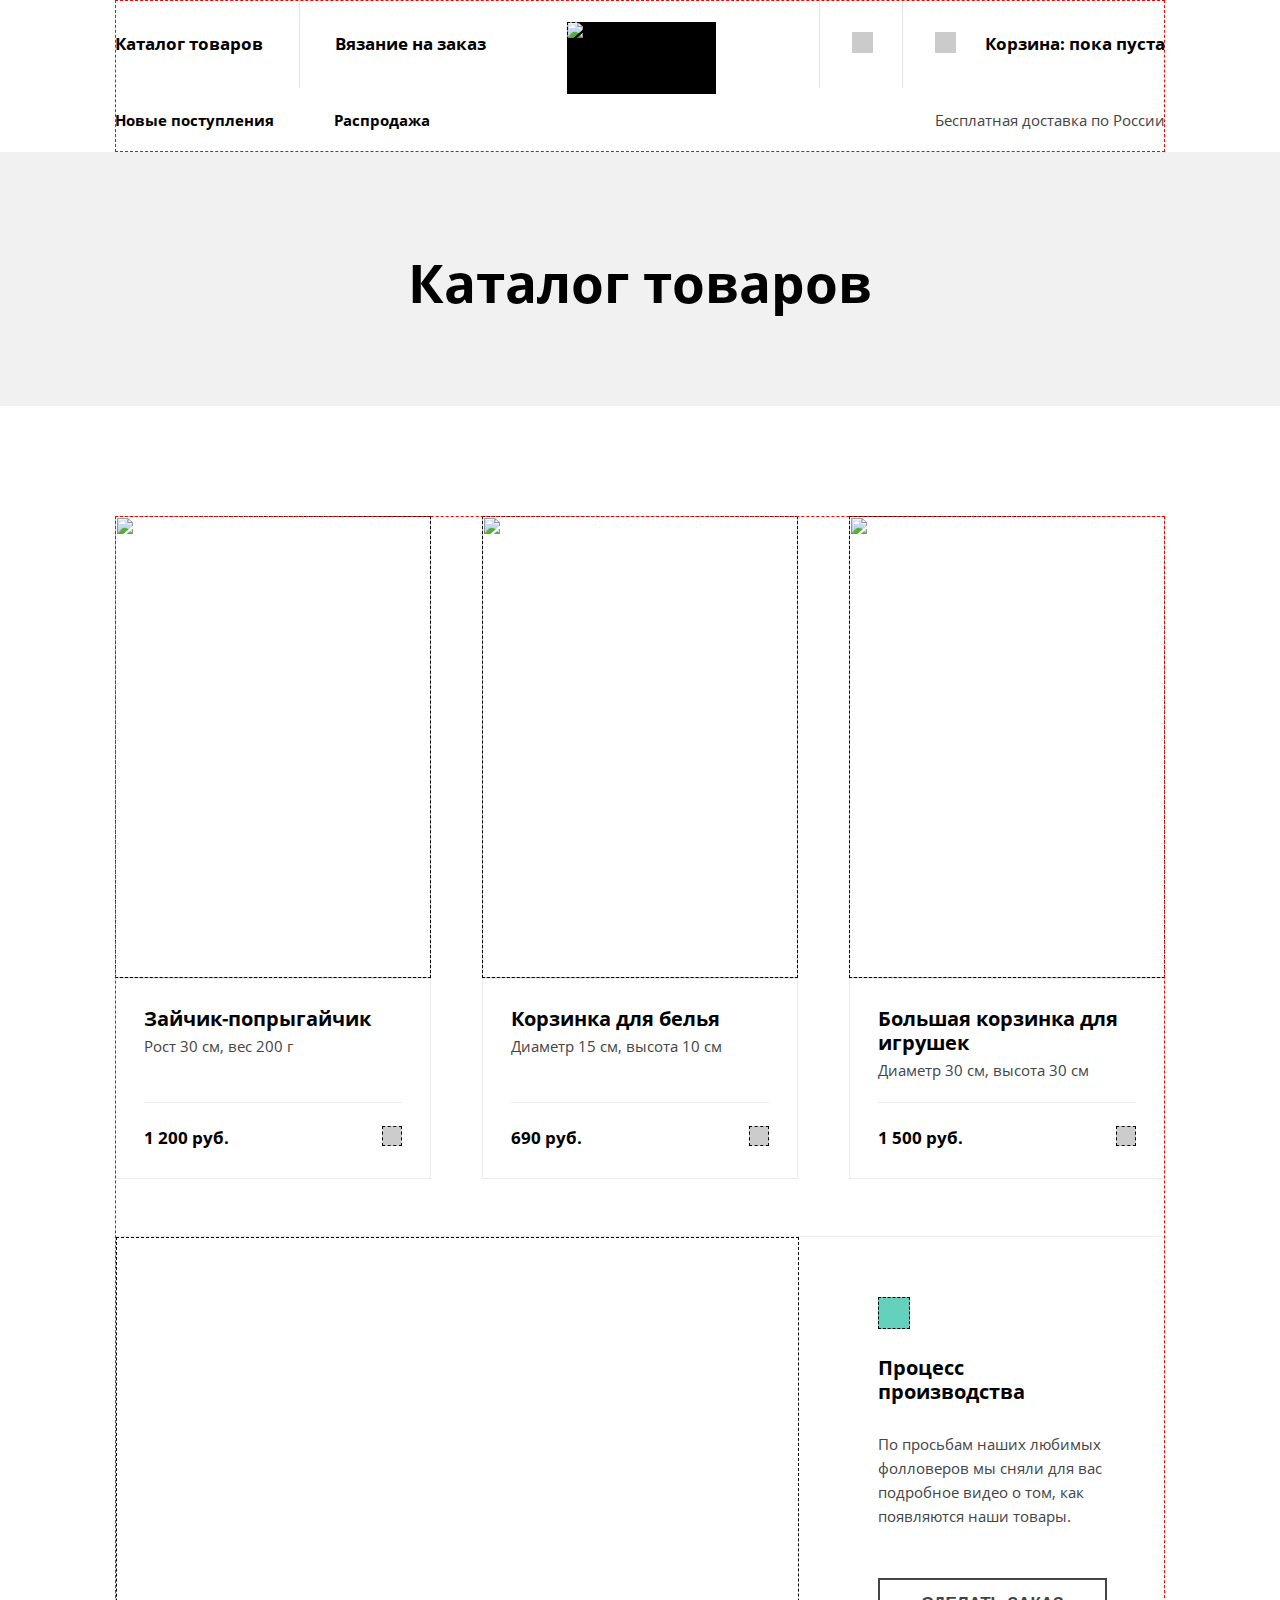
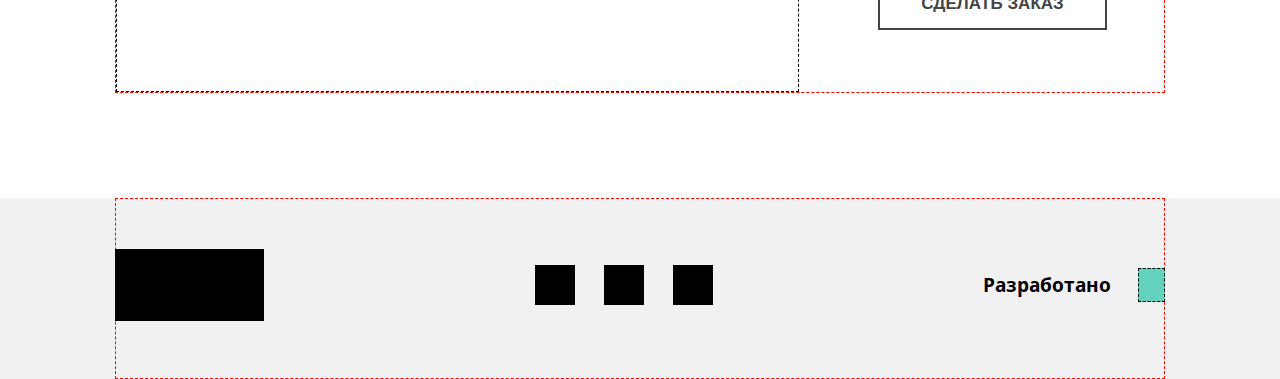
==== commit f86617cd: "Deploying to gh-pages from @ AnnaLuna111/2051093-mishka-26@3beabef18726c596a7be04dc8ef20d50604507dc " ====
--- a/catalog.html
+++ b/catalog.html
@@ -1 +1 @@
-<!DOCTYPE html><html class="page" lang="ru"><head><meta charset="utf-8"><meta name="viewport" content="width=device-width,initial-scale=1"><title>Каталог товаров | Мишка | HTML Academy</title><link rel="stylesheet" href="./css/style.css"></head><body class="page__body main"><header class="main__header header page__centerer"><a class="header__logo logo" href="./index.html"><img class="logo__image" src="#" alt="Логотип интернет мазагина Мишка."></a><nav class="header__nav nav"><button class="nav__toggle" type="button"><span class="visually-hidden">Открыть меню</span></button><div class="nav__wrapper"><ul class="nav__list site-list"><li class="site-list__item"><a class="site-list__link" href="./catalog.html">Каталог товаров</a></li><li class="site-list__item"><a class="site-list__link" href="./form.html">Вязание на заказ</a></li></ul><ul class="nav__list user-list"><li class="user-list__item"><a class="user-list__link" href="javascript:void(0)"><span class="user-list__text user-list__text--hidden">Поиск по сайту</span></a></li><li class="user-list__item"><a class="user-list__link" href="javascript:void(0)">Корзина: пока пуста</a></li></ul><ul class="nav__list promo-list"><li class="promo-list__item"><a class="promo-list__link" href="javascript:void(0)">Новые поступления</a></li><li class="promo-list__item"><a class="promo-list__link" href="javascript:void(0)">Распродажа</a></li></ul><span class="nav__delivery">Бесплатная доставка по России</span></div></nav></header><main class="main__content catalog-page"><section class="catalog-page__inner"><h1 class="catalog-page__title inner-title">Каталог товаров</h1><div class="catalog-page__product"><div class="product page__centerer"><h2 class="visually-hidden">Список товаров</h2><ul class="product__list"><li class="product__item product-card"><img class="product-card__image" src="#" alt=""><div class="product-card__container"><div><h3 class="product-card__title product-title"><a class="product-card__link" href="javascript:void(0)">Зайчик-попрыгайчик</a></h3><p class="product-card__text text">Рост 30 см, вес 200 г</p></div><div class="product-card__footer-conatiner"><span class="product-card__price">1 200 руб.</span> <a class="product-card__button" href="javascript:void(0)"><span class="visually-hidden">В корзину</span></a></div></div></li><li class="product__item product-card"><img class="product-card__image" src="#" alt=""><div class="product-card__container"><div><h3 class="product-card__title product-title"><a class="product-card__link" href="javascript:void(0)">Корзинка для белья</a></h3><p class="product-card__text text">Диаметр 15 см, высота 10 см</p></div><div class="product-card__footer-conatiner"><span class="product-card__price">690 руб.</span> <a class="product-card__button" href="javascript:void(0)"><span class="visually-hidden">В корзину</span></a></div></div></li><li class="product__item product-card"><img class="product-card__image" src="#" alt=""><div class="product-card__container"><div><h3 class="product-card__title product-title"><a class="product-card__link" href="javascript:void(0)">Большая корзинка для игрушек</a></h3><p class="product-card__text text">Диаметр 30 см, высота 30 см</p></div><div class="product-card__footer-conatiner"><span class="product-card__price">1 500 руб.</span> <a class="product-card__button" href="javascript:void(0)"><span class="visually-hidden">В корзину</span></a></div></div></li></ul><div class="production"><h3 class="production__title product-title">Процесс производства</h3><!--тут могло быть ваше видео--><div class="production__video"></div><p class="production__text">По просьбам наших любимых фолловеров мы сняли для вас подробное видео о том, как появляются наши товары.</p><button class="production__button button">Сделать заказ</button></div></div></div></section></main><footer class="main__footer footer"><div class="footer__container page__centerer"><a class="footer__main-logo logo" href="./index.html"><img class="logo__image" src="#" alt="Логотип интернет мазагина Мишка."></a><ul class="footer__list social"><li class="social__item"><a class="social__link social__link--vk" href="https://vk.com/htmlacademy" target="_blank"><span class="visually-hidden">Вконтакте</span></a></li><li class="social__item"><a class="social__link social__link--yt" href="https://www.youtube.com/user/htmlacademyru" target="_blank"><span class="visually-hidden">Ютуб</span></a></li><li class="social__item"><a class="social__link social__link--tg" href="https://t.me/htmlacademy" target="_blank"><span class="visually-hidden">Телеграм</span></a></li></ul><p class="footer__copyright">Разработано <a class="footer__logo" href="https://htmlacademy.ru/intensive/adaptive"><span class="visually-hidden">в HTML-Академии.</span></a></p></div></footer><div class="modal modal--close"><section class="modal__inner cart"><h2 class="cart__title title">Добавить в корзину</h2><form class="cart__form" action="https://echo.htmlacademy.ru" method="get"><fieldset class="cart__filter-group"><legend class="cart__text">Выберите размер:</legend><div class="cart__form-container"><label class="cart__label"><input type="radio" name="size" value="s"> S</label> <label class="cart__label"><input type="radio" name="size" value="m"> M</label> <label class="cart__label"><input type="radio" name="size" value="l"> L</label></div></fieldset><button class="cart__button button button--colorized" type="submit">Добавить</button></form></section></div></body></html>+<!DOCTYPE html><html class="page" lang="ru"><head><meta charset="utf-8"><meta name="viewport" content="width=device-width,initial-scale=1"><title>Каталог товаров | Мишка | HTML Academy</title><link rel="stylesheet" href="./css/style.css"></head><body class="page__body main"><header class="main__header header page__centerer"><a class="header__logo logo" href="./index.html"><img class="logo__image" src="#" alt="Логотип интернет мазагина Мишка."></a><nav class="header__nav nav"><button class="nav__toggle" type="button"><span class="visually-hidden">Открыть меню</span></button><div class="nav__wrapper nav__wrapper--close"><ul class="nav__list site-list"><li class="nav__item site-list__item"><a class="nav__link site-list__link" href="./catalog.html">Каталог товаров</a></li><li class="nav__item site-list__item site-list__item--bordered"><a class="nav__link site-list__link" href="./form.html">Вязание на заказ</a></li></ul><ul class="nav__list user-list"><li class="nav__item user-list__item"><a class="nav__link user-list__link" href="javascript:void(0)"><span class="user-list__text user-list__text--hidden">Поиск по сайту</span></a></li><li class="nav__item user-list__item"><a class="nav__link user-list__link" href="javascript:void(0)">Корзина: пока пуста</a></li></ul><ul class="nav__list promo-list"><li class="promo-list__item"><a class="promo-list__link" href="javascript:void(0)">Новые поступления</a></li><li class="promo-list__item"><a class="promo-list__link" href="javascript:void(0)">Распродажа</a></li></ul><span class="nav__delivery">Бесплатная доставка по России</span></div></nav></header><main class="main__content catalog-page"><section class="catalog-page__inner"><h1 class="catalog-page__title inner-title">Каталог товаров</h1><div class="catalog-page__product product"><div class="page__centerer"><h2 class="visually-hidden">Список товаров</h2><ul class="product__list"><li class="product__item product-card"><img class="product-card__image" src="#" alt=""><div class="product-card__wrapper"><h3 class="product-card__title product-title"><a class="product-card__link" href="javascript:void(0)">Зайчик-попрыгайчик</a></h3><p class="product-card__text text">Рост 30 см, вес 200 г</p><div class="product-card__footer-conatiner"><span class="product-card__price">1 200 руб.</span> <a class="product-card__button" href="javascript:void(0)"><span class="visually-hidden">В корзину</span></a></div></div></li><li class="product__item product-card"><img class="product-card__image" src="#" alt=""><div class="product-card__wrapper"><h3 class="product-card__title product-title"><a class="product-card__link" href="javascript:void(0)">Корзинка для белья</a></h3><p class="product-card__text text">Диаметр 15 см, высота 10 см</p><div class="product-card__footer-conatiner"><span class="product-card__price">690 руб.</span> <a class="product-card__button" href="javascript:void(0)"><span class="visually-hidden">В корзину</span></a></div></div></li><li class="product__item product-card"><img class="product-card__image" src="#" alt=""><div class="product-card__wrapper"><h3 class="product-card__title product-title"><a class="product-card__link" href="javascript:void(0)">Большая корзинка для игрушек</a></h3><p class="product-card__text text">Диаметр 30 см, высота 30 см</p><div class="product-card__footer-conatiner"><span class="product-card__price">1 500 руб.</span> <a class="product-card__button" href="javascript:void(0)"><span class="visually-hidden">В корзину</span></a></div></div></li></ul><div class="production"><div class="production__container production__container--title"><h3 class="production__title product-title">Процесс производства</h3><!--тут могло быть ваше видео--></div><div class="production__video"></div><div class="production__container"><p class="production__text">По просьбам наших любимых фолловеров мы сняли для вас подробное видео о том, как появляются наши товары.</p><button class="production__button button" type="button">Сделать заказ</button></div></div></div></div></section></main><footer class="main__footer footer"><div class="footer__container page__centerer"><a class="footer__main-logo logo" href="./index.html"><img class="logo__image" src="#" alt="Логотип интернет мазагина Мишка."></a><ul class="footer__list social"><li class="social__item"><a class="social__link social__link--vk" href="https://vk.com/htmlacademy" target="_blank"><span class="visually-hidden">Вконтакте</span></a></li><li class="social__item"><a class="social__link social__link--yt" href="https://www.youtube.com/user/htmlacademyru" target="_blank"><span class="visually-hidden">Ютуб</span></a></li><li class="social__item"><a class="social__link social__link--tg" href="https://t.me/htmlacademy" target="_blank"><span class="visually-hidden">Телеграм</span></a></li></ul><p class="footer__copyright">Разработано <a class="footer__logo" href="https://htmlacademy.ru/intensive/adaptive"><span class="visually-hidden">в HTML-Академии.</span></a></p></div></footer><div class="modal modal--close"><section class="modal__inner cart"><h2 class="cart__title title">Добавить в корзину</h2><form class="cart__form" action="https://echo.htmlacademy.ru" method="get"><fieldset class="cart__filter-group"><legend class="cart__text">Выберите размер:</legend><div class="cart__form-container"><label class="cart__label"><input class="cart__input" type="radio" name="size" value="s"> S</label> <label class="cart__label"><input class="cart__input cart__input--wide" type="radio" name="size" value="m"> M</label> <label class="cart__label"><input class="cart__input" type="radio" name="size" value="l"> L</label></div></fieldset><button class="cart__button button button--colorized" type="submit">Добавить</button></form></section></div></body></html>--- a/css/style.css
+++ b/css/style.css
@@ -1 +1 @@
-@font-face{font-family:"Open Sans";font-style:normal;font-weight:400;src:url(../fonts/opensans.woff2)format("woff2"),url(../fonts/opensans.woff)format("woff");font-display:swap}@font-face{font-family:"Open Sans";font-style:normal;font-weight:700;src:url(../fonts/opensansbold.woff2)format("woff2"),url(../fonts/opensansbold.woff)format("woff");font-display:swap}:root{--main-font:"Open Sans", "Arial", sans-serif;--base-color:#444444;--main-color:#000000;--accent-color:#63d1bb;--sec-accent-color:#56c3b2;--third-accent-color:#59d5bc;--fourth-accent-color:#46c1ae;--light-color:#ffffff;--light-accent-color:#f1f1f1;--border-color:#ececec;--border-modal-color:#c6c6c6}img{max-width:100%;object-fit:contain;object-position:center}.page{font-family:var(--main-font);font-size:15px;line-height:24px;color:var(--base-color);background-color:var(--light-color)}.page__centerer{margin:0 30px;outline:1px dashed red;outline-offset:-1px}@media (min-width:768px){.page__centerer{margin:0 50px}}@media (min-width:1150px){.page__centerer{width:1050px;margin:0 auto}}@media (max-width:1149.9px){.page__centerer--desktop_on{display:contents}}@media (min-width:1150px){.page__centerer--desktop_off{display:contents}}.page__body{margin:0 auto}.visually-hidden{position:absolute;width:1px;height:1px;margin:-1px;border:0;padding:0;white-space:nowrap;-webkit-clip-path:inset(100%);clip-path:inset(100%);clip:rect(0 0 0 0);overflow:hidden}.inner-title{font-size:27px;line-height:30px;font-weight:700;text-align:center;color:var(--main-color)}@media (min-width:768px) and (max-width:1149.9px){.inner-title{font-size:43px;line-height:50px}}@media (min-width:1150px){.inner-title{font-size:53px;line-height:57px}}.nav__list a,.title{color:var(--main-color)}.title{font-size:25px;line-height:30px;font-weight:700}@media (min-width:768px) and (max-width:1149.9px){.title{font-size:43px;line-height:50px}}@media (min-width:1150px){.title{font-size:53px;line-height:57px}}.product-title{font-size:17px;font-weight:700;color:var(--main-color)}@media (min-width:768px){.product-title{font-size:20px}}.button{padding:16px;font-size:18px;line-height:20px;font-weight:700;text-align:center;text-transform:uppercase;text-decoration:none;color:var(--base-color);background:var(--light-color);border:2px solid var(--base-color)}.button:hover{color:var(--light-color);background:var(--base-color)}.button--colorized{color:var(--light-color);background:var(--accent-color);border-color:var(--accent-color)}.button--colorized:hover{color:var(--base-color);background:var(--light-color)}.header{position:relative;display:flex;padding:22px 0}@media (min-width:768px){.header{display:block}}.header__logo{position:absolute;top:22px;left:42%}@media (min-width:768px) and (max-width:1149.9px){.header__logo{left:0}}@media (min-width:1150px){.header__logo{left:43%}}.header__nav{margin-left:auto}@media (min-width:768px){.header__nav{margin:0}}.nav__toggle,.user-list__link::before{width:40px;height:40px;outline:1px dashed #000;outline-offset:-1px}@media (min-width:768px){.nav__toggle{display:none}}.nav__wrapper{display:none}@media (min-width:768px){.nav__wrapper{display:grid;grid-template-columns:1fr 1fr;grid-template-areas:"promo user""site delivery"}}@media (min-width:1150px){.nav__wrapper{gap:0 150px;grid-template-areas:"site user""promo delivery"}}.nav__list{display:flex;flex-direction:column;margin:0;padding:0;font-size:17px;font-weight:700;list-style:none}.nav__list a{text-decoration:none}@media (min-width:768px){.nav__list{flex-direction:row}}.nav__delivery{display:none}@media (min-width:768px){.nav__delivery{display:block;grid-area:delivery;margin-left:auto;padding:20px 0}}@media (min-width:768px) and (max-width:1149.9px){.site-list{grid-area:site;font-size:15px}.site-list__item{padding:20px 0}}@media (min-width:1150px){.site-list__item{padding:32px 0}}.user-list{grid-area:user}@media (min-width:768px){.user-list{margin-left:auto}.user-list__item{padding:32px 0}}.user-list__link{position:relative;padding-left:82px}.user-list__link::before{position:absolute;left:32px;width:21px;height:21px;content:""}@media (min-width:768px){.user-list__text--hidden{display:none}}.promo-list{display:none}@media (min-width:1150px){.promo-list{display:flex;grid-area:promo;padding:20px 0;font-size:15px}}.logo{width:85px;height:34px}@media (min-width:768px) and (max-width:1149.9px){.logo{width:113px;height:46px}}@media (min-width:1150px){.logo{width:149px;height:72px}}.intro__link::after,.logo__image{outline:1px dashed #000;outline-offset:-1px}.main{display:flex;flex-direction:column}.main__content{flex-grow:1}.intro{position:relative;padding:80px 30px 324px;background:var(--light-accent-color);text-align:center}@media (min-width:768px){.intro{padding:155px 50px 480px}}.intro__title{margin:0}.intro__container{position:absolute;left:0;right:0;bottom:0}@media (max-width:767.9px){.intro__container{left:-30px;right:-30px}}.intro__list{display:flex;flex-direction:column;margin:0;padding:0;text-align:left;list-style:none}@media (min-width:768px){.intro__list{flex-direction:row}.intro__list .intro__item{flex-grow:1}}.intro__link{position:relative;display:block;padding:24px 30px 31px;font-size:19px;font-weight:700;color:var(--light-color);text-decoration:none}.intro__link:hover{padding-bottom:36px}.intro__link::after{position:absolute;top:21px;right:27px;width:60px;height:62px;content:""}@media (min-width:768px){.intro__link{padding:25px 26px 34px;font-size:20px;line-height:30px}.intro__link:hover{margin-top:-5px;padding-bottom:39px}}.intro__link--stuff{background:var(--accent-color)}.intro__link--stuff:hover{background:var(--third-accent-color)}.intro__link--toy{background:var(--sec-accent-color)}.intro__link--toy:hover{background:var(--fourth-accent-color)}.offer{display:flex;flex-direction:column;padding:30px 0 36px}@media (min-width:768px){.offer{display:grid;grid-template-columns:2fr 1fr 1fr;grid-template-areas:"title title promo""text image image""table image image""price image image""button image image";padding:40px 0 50px}}@media (min-width:1150px){.offer{grid-template-columns:1fr 2fr 3fr;grid-template-areas:"promo title image""promo text image""promo table image""promo price image""promo button image";padding:54px 0 70px}}.offer__title{margin:0 0 4px;grid-area:title}@media (min-width:768px) and (max-width:1149.9px){.offer__title{margin-bottom:38px}}@media (min-width:1150px){.offer__title{grid-column:2/4;margin:64px 0 35px}}.offer__promo{font-size:17px;line-height:20px;font-weight:700;text-transform:uppercase;color:var(--accent-color);grid-area:promo}@media (min-width:768px){.offer__promo{margin-top:74px;width:100px;line-height:17px;text-align:center;justify-self:center}}@media (min-width:768px) and (max-width:1149.9px){.offer__promo{margin-right:13px;justify-self:end}}.offer__text{grid-area:text}@media (min-width:768px){.offer__text{margin:0 0 48px;font-size:17px;line-height:30px}}@media (min-width:1150px){.offer__text{margin-bottom:60px}}.offer__list{display:grid;grid-template-columns:30% 55%;margin:0 0 28px;grid-area:table}@media (min-width:768px) and (max-width:1149.9px){.offer__list{grid-template-columns:30% 60%;margin-bottom:57px}}@media (min-width:1150px){.offer__list{margin-bottom:109px}}.offer__item{margin:0;padding:7px 2px;line-height:20px;border-bottom:1px solid var(--border-color)}.about__item::before,.offer__image{outline:1px dashed #000;outline-offset:-1px}.offer__image{display:block;width:260px;height:315px;margin-bottom:25px;grid-area:image}@media (min-width:768px){.offer__image{width:334px;height:404px;margin:0 0 0 auto}}@media (min-width:1150px){.offer__image{width:525px;height:636px}}.offer__price{display:block;margin-bottom:25px;font-size:17px;line-height:24px;font-weight:700;text-align:center;grid-area:price}@media (min-width:768px){.offer__price{margin-bottom:33px;font-size:20px}}.offer__button{grid-area:button}@media (min-width:768px){.offer__button{display:inline-block;width:80%}}.about{padding:31px 0}@media (min-width:768px){.about{padding:43px 0 83px}}@media (min-width:1150px){.about{padding:68px 0 90px}}.about__title{margin:0 0 28px}@media (min-width:768px){.about__title{margin-bottom:41px}}@media (min-width:1150px){.about__title{margin-left:175px}}.about__list{display:grid;grid-template-columns:1fr 1fr;gap:50px;padding:0;list-style:none}@media (max-width:767.9px){.about__list{display:flex;flex-wrap:wrap}}@media (min-width:1150px){.about__list{margin:0 175px}}.about__item{position:relative;padding-top:54px;font-size:17px;line-height:20px;font-weight:700;color:var(--main-color)}@media (max-width:767.9px){.about__item:nth-of-type(2n+2){order:1}}@media (min-width:768px){.about__item{font-size:20px;line-height:22px}}.about__item::before{position:absolute;top:0;left:-6px;width:55px;height:38px;content:""}.review{position:relative;display:flex;flex-direction:column;padding:27px 0}@media (min-width:768px){.review{display:grid;grid-template-columns:auto 175px;grid-template-areas:"title button""text text";padding:82px 0}.review::before{position:absolute;top:0;left:-50px;width:350px;height:457px;content:"";outline:1px dashed #000;outline-offset:-1px}}@media (min-width:1150px){.review{padding:78px 0 96px 175px;box-sizing:border-box}.review::before{left:0}}.review__title{margin:0;grid-area:title}@media (min-width:768px){.review__title{margin-bottom:38px}}.review__list{margin:0 0 30px;padding:0;list-style:none;grid-area:text}@media (min-width:768px){.review__list{margin:0}}.review__text{margin:0 0 33px;line-height:30px}@media (min-width:768px){.review__text{margin-bottom:61px;font-size:17px}}.review__author{margin:0;font-size:17px;grid-area:author}@media (min-width:768px){.review__author{font-size:18px}}.review__slider-buttons{display:flex;margin-bottom:38px}@media (min-width:768px){.review__slider-buttons{position:absolute;bottom:82px;right:0;margin:0}}@media (min-width:1150px){.review__slider-buttons{bottom:96px}}.review__slider-button{display:inline-block;flex-grow:1;padding:13px 38px;width:26px;height:50px;background:var(--light-color);border:1px solid var(--border-color)}.review__button{margin-bottom:18px;grid-area:button}@media (min-width:768px){.review__button{align-self:start}}.contacts{padding:38px 0}@media (min-width:768px){.contacts{padding:68px 0 57px}}@media (min-width:1150px){.contacts{padding:71px 0 105px 175px;box-sizing:border-box;display:grid;grid-template-columns:2fr 3fr;grid-template-areas:"contacts map""button map"}}.contacts__container{display:flex;flex-direction:column;outline:1px dashed #000;outline-offset:-1px;grid-area:contacts}.contacts__container--button{grid-area:button}.contacts__title{position:relative;margin-bottom:28px}@media (min-width:768px){.contacts__title{margin-bottom:49px}.contacts__title::before{position:absolute;right:50px;width:47px;height:81px;content:"";outline:1px dashed #000;outline-offset:-1px}}@media (min-width:1150px){.contacts__title{margin:75px 0 34px}.contacts__title::before{left:-112px}}.contacts__list{display:grid;grid-template-columns:76px 185px;margin:0 0 62px}@media (min-width:768px) and (max-width:1149.9px){.contacts__list{grid-template-columns:1fr 3fr 1fr 3fr;margin-bottom:49px}}@media (min-width:1150px){.contacts__list{grid-template-columns:82px 250px;margin-bottom:84px}}.contacts__item{margin:0;padding:20px 2px;font-size:14px;line-height:30px}@media (min-width:768px){.contacts__item{font-size:17px;padding:0 2px 20px}}.contacts__map{width:100%;height:455px;outline:1px dashed #000;outline-offset:-1px;grid-area:map}@media (min-width:768px){.contacts__map{height:457px}}@media (min-width:1150px){.contacts__map{width:527px;height:457px}}.contacts__button{margin-top:42px}@media (min-width:768px) and (max-width:1149.9px){.contacts__button{align-self:center}}@media (min-width:1150px){.contacts__button{margin:0 auto 0 0;padding:16px 26px}}.catalog-page__inner{background:var(--light-accent-color)}.catalog-page__title{margin:0;padding:73px 0}@media (min-width:768px){.catalog-page__title{padding:101px 0 75px}}@media (min-width:1150px){.catalog-page__title{padding:102px 0 95px}}.catalog-page__product{background:var(--light-color)}.product{display:flex;flex-direction:column;gap:30px;padding:30px 0}@media (min-width:768px) and (max-width:1149.9px){.product{padding:65px 0}}@media (min-width:1150px){.product{padding:110px 0}}.product__list{display:flex;flex-wrap:wrap;justify-content:center;gap:30px;margin:0;padding:0;list-style:none}@media (min-width:768px) and (max-width:1149.9px){.product__list{gap:54px}}@media (min-width:1150px){.product__list{justify-content:space-between}}.product-card{display:flex;flex-direction:column;width:260px}@media (min-width:768px) and (max-width:1149.9px){.product-card{flex-direction:row;width:668px}}@media (min-width:1150px){.product-card{width:316px}}.product-card__image,.production__title::before{width:260px;height:195px;outline:1px dashed #000;outline-offset:-1px}@media (min-width:768px) and (max-width:1149.9px){.product-card__image{width:334px;height:334px}}@media (min-width:1150px){.product-card__image{width:316px;height:462px}}.product-card__container{display:flex;flex-direction:column;justify-content:space-between;padding:27px 28px}@media (min-width:768px) and (max-width:1149.9px){.product-card__container{width:334px}}.product-card__title{margin:0}.product-card__link{margin-bottom:6px;color:inherit;text-decoration:none}.product-card__text{margin:0 0 17px;font-size:13px;line-height:30px}@media (min-width:768px){.product-card__text{font-size:15px}}.product-card__footer-conatiner{display:flex;justify-content:space-between;margin-top:auto}.product-card__price{font-weight:700;color:var(--main-color)}@media (min-width:768px){.product-card__price{font-size:17px}}.product-card__button{display:block;width:20px;height:20px;outline:1px dashed #000;outline-offset:-1px}.production{position:relative;display:flex;flex-direction:column;padding:21px 34px 33px;box-sizing:border-box}@media (min-width:1150px){.production{padding:96px 57px 60px 763px;min-height:455px}}.production__title{position:relative;margin:0 0 26px;padding-left:57px}.production__title::before{position:absolute;top:0;left:0;width:32px;height:32px;content:""}@media (min-width:1150px){.production__title::before{top:-59px}.production__title{padding-left:0}}.production__video{align-self:center;width:260px;height:150px;margin-bottom:35px;outline:1px dashed #000;outline-offset:-1px}@media (min-width:768px) and (max-width:1149.9px){.production__video{order:-1;width:668px;height:450px;margin-bottom:41px}}@media (min-width:1150px){.production__video{position:absolute;top:0;left:0;width:683px;height:455px}}.production__text{margin:0 0 40px;font-size:13px}@media (min-width:768px){.production__text{font-size:15px;margin-bottom:50px}}.order-page__inner{background:var(--light-accent-color)}.order-page__title{margin:0;padding:73px 22px}.order{background:var(--light-color)}@media (min-width:768px){.order{padding:50px 0}}.order__text{padding:17px 0 15px;font-size:13px}@media (min-width:768px){.order__text{font-size:17px;line-height:30px;padding:4px 0 15px}}@media (min-width:1150px){.order__text{box-sizing:border-box;padding-right:190px}}.form{display:flex;flex-direction:column}@media (min-width:768px){.form__wrapper,.form__wrapper input{background:var(--light-accent-color)}}.form__filter-group{display:flex;flex-direction:column;padding:15px 0;outline:1px dashed #000;outline-offset:-1px}@media (min-width:768px){.form__filter-group{display:grid;grid-template-columns:1fr 3fr;align-items:baseline;padding:50px 0}}@media (min-width:1150px){.form__filter-group{grid-template-columns:1fr 4fr;padding-right:175px;box-sizing:border-box}}.form__filter-title{margin:0 0 25px;font-size:17px;line-height:16px;font-weight:700;text-transform:uppercase;color:var(--accent-color)}@media (min-width:1150px){.form__filter-title{padding-left:47px}}.form__filter-list{display:flex;flex-direction:column;gap:20px;margin:0;padding:0;list-style:none}@media (min-width:768px) and (max-width:1149.9px){.form__filter-list--checkbox{display:grid;grid-template-columns:1fr 1fr}}@media (min-width:1150px){.form__filter-list--checkbox{display:grid;grid-template-columns:1fr 1fr 1fr}}.form__filter-item{margin-bottom:15px}.form__text{font-size:17px;line-height:18px;color:var(--main-color)}@media (min-width:768px){.form__text{font-size:19px}}.form__filter-container{display:flex;flex-direction:column}.form__filter-label{font-weight:700}.form__filter-input{margin-bottom:20px;padding:17px 0;font-family:inherit;color:var(--base-color);border:0;border-bottom:2px solid var(--main-color)}.form__filter-text{padding:17px;border:2px solid var(--base-color)}.form__container{display:flex;flex-direction:column;gap:30px}@media (min-width:768px){.form__container{flex-direction:row;justify-content:space-between;align-items:baseline}}.form__tip{font-size:14px;line-height:16px}@media (min-width:768px){.form__tip{font-size:17px;line-height:30px;order:2}.form__button{padding:18px 32px}}.filter__label{position:relative;padding:10px 0 10px 48px;cursor:pointer}@media (min-width:768px){.filter__label{padding-left:55px}}.filter__label::before{position:absolute;top:0;left:0;width:34px;height:34px;border:2px solid var(--base-color);content:""}.filter__label:hover::before{border-color:var(--accent-color)}.filter__input{opacity:0}.footer{background-color:var(--light-accent-color)}.footer__container{display:flex;flex-direction:column;align-items:center;padding:25px 0}@media (min-width:768px){.footer__container{flex-direction:row;justify-content:space-between;padding:51px 0 58px}}.footer__main-logo{display:none}@media (min-width:768px){.footer__main-logo{display:block}}.footer__list{margin:0;padding:0}.footer__copyright{display:flex}.footer__logo{display:block;width:27px;height:34px;outline:1px dashed #000;outline-offset:-1px}.social{display:flex;list-style:none}.social__item{box-sizing:border-box}.social__link{display:block;width:40px;height:40px;outline:1px dashed #000;outline-offset:-1px}.modal{position:fixed;top:0;left:0;display:flex;width:100%;height:100%;background:rgba(255,255,255,.9)}.modal--close{display:none}.modal__inner{position:relative;margin:auto;padding:28px 30px 46px;background:var(--light-color);border:2px solid var(--border-modal-color);box-sizing:border-box}.cart{width:320px}.cart__title{margin:0 50px 14px;text-transform:uppercase;text-align:center}.cart__form{display:flex;flex-direction:column}.cart__filter-group{margin-bottom:31px;padding:0;border:0}.cart__text{margin:0 auto 21px;padding:0;font-size:15px;line-height:30px}.cart__form-container{display:flex;justify-content:space-between}.cart__label{font-size:17px;line-height:16px;font-weight:700}+@font-face{font-family:"Open Sans";font-style:normal;font-weight:400;src:url(../fonts/opensans.woff2)format("woff2"),url(../fonts/opensans.woff)format("woff");font-display:swap}@font-face{font-family:"Open Sans";font-style:normal;font-weight:700;src:url(../fonts/opensansbold.woff2)format("woff2"),url(../fonts/opensansbold.woff)format("woff");font-display:swap}:root{--main-font:"Open Sans", "Arial", sans-serif;--base-color:#444444;--main-color:#000000;--accent-color:#63d1bb;--sec-accent-color:#56c3b2;--third-accent-color:#59d5bc;--fourth-accent-color:#46c1ae;--light-color:#ffffff;--light-accent-color:#f1f1f1;--border-color:#ececec;--border-modal-color:#c6c6c6;--accent-dark-color:#149080;--accent-link-color:#62d1ba;--pale-border-color:rgba(0, 0, 0, 0.1);--pale-link-color:rgba(70, 193, 174, 0.1);--pale-button-color:rgba(255, 255, 255, 0.3);--pale-accent-color:rgba(99, 209, 187, 0.3);--pale-main-color:rgba(0, 0, 0, 0.2);--pale-active-color:rgba(0, 0, 0, 0.3);--pale-modal-color:rgba(68, 68, 68, 0.1);--modal-shadow-color:rgba(0, 1, 1, 0.25)}img{max-width:100%;object-fit:contain;object-position:center}.page{font-family:var(--main-font);font-size:15px;line-height:24px;color:var(--base-color);background-color:var(--light-color)}.page__centerer{margin:0 30px;outline:1px dashed red;outline-offset:-1px}@media (min-width:768px){.page__centerer{margin:0 50px}}@media (min-width:1150px){.page__centerer{width:1050px;margin:0 auto}}@media (max-width:1149.99px){.page__centerer--desktop_on{display:contents}}@media (min-width:1150px){.page__centerer--desktop_off{display:contents}}.page__body{margin:0 auto}.visually-hidden{position:absolute;width:1px;height:1px;margin:-1px;border:0;padding:0;white-space:nowrap;-webkit-clip-path:inset(100%);clip-path:inset(100%);clip:rect(0 0 0 0);overflow:hidden}.inner-title{font-size:27px;line-height:30px;font-weight:700;text-align:center;color:var(--main-color)}@media (min-width:768px) and (max-width:1149.99px){.inner-title{font-size:43px;line-height:50px}}@media (min-width:1150px){.inner-title{font-size:53px;line-height:57px}}.title{font-size:25px;line-height:30px;font-weight:700;color:var(--main-color)}@media (min-width:768px) and (max-width:1149.99px){.title{font-size:43px;line-height:50px}}@media (min-width:1150px){.title{font-size:53px;line-height:57px}}.product-title{font-size:17px;font-weight:700;color:var(--main-color)}@media (min-width:768px){.product-title{font-size:20px}}.button,.header a{text-decoration:none}.button{padding:16px;font-size:18px;line-height:20px;font-weight:700;text-align:center;text-transform:uppercase;color:var(--base-color);background:var(--light-color);border:2px solid var(--base-color)}@media (min-width:768px){.button{font-size:17px}}.button:active,.button:hover{color:var(--light-color);background:var(--base-color)}.button:active{color:var(--pale-button-color)}.button--colorized{color:var(--light-color);background:var(--accent-color);border-color:var(--accent-color)}.button--colorized:active,.button--colorized:hover{color:var(--base-color);background:var(--light-color)}.button--colorized:active{color:var(--pale-main-color);border-color:var(--pale-accent-color)}.header{position:relative;display:flex;padding:22px 0}.header a{color:var(--main-color)}.header a:hover{opacity:.6}.header a:active{opacity:.3}@media (min-width:768px){.header{display:block;padding:0}}.header__logo{position:absolute;top:22px;left:36%;background:var(--main-color)}@media (min-width:768px) and (max-width:1149.99px){.header__logo{left:0}}@media (min-width:1150px){.header__logo{left:43%}}.header__nav{margin-left:auto}@media (min-width:768px){.header__nav{margin:0}}.nav__toggle,.user-list__link::before{width:40px;height:40px;background:var(--main-color);outline:1px dashed #000;outline-offset:-1px}@media (min-width:768px){.nav__toggle{display:none}}@media (max-width:767.99px){.nav__wrapper{position:absolute;top:79px;left:-30px;right:-30px;display:flex;flex-direction:column;background:var(--light-color);z-index:2}.nav__wrapper--close{display:none}}@media (min-width:768px){.nav__wrapper{display:grid;grid-template-columns:1fr 1fr;grid-template-areas:"user user""site delivery"}}@media (min-width:1150px){.nav__wrapper{gap:0 150px;grid-template-areas:"site user""promo delivery"}}.nav__list{display:flex;flex-direction:column;margin:0;padding:0;font-size:17px;font-weight:700;list-style:none}@media (min-width:768px){.nav__list{flex-direction:row}}.nav__item{padding:27px 30px}@media (--main-color){.nav__item{border-top:1px solid var(--pale-border-color)}}@media (max-width:767.99px){.nav__link{padding-left:46px}}.nav__delivery{display:none}@media (min-width:768px){.nav__delivery{display:block;grid-area:delivery;margin-left:auto;padding:20px 0}}@media (min-width:768px) and (max-width:1149.99px){.site-list{grid-area:site;font-size:15px}.site-list__item{width:167px;padding:20px 0}}@media (min-width:1150px){.site-list__item{width:184px;padding:32px 0}.site-list__item--bordered{padding-left:35px;border-left:1px solid var(--pale-border-color)}}.user-list{grid-area:user}@media (min-width:768px){.user-list{margin-left:auto}.user-list__item{padding:32px 0;border-left:1px solid var(--pale-border-color)}}.user-list__link{position:relative}@media (min-width:768px){.user-list__link{padding-left:82px}}.user-list__link::before{position:absolute;left:0;width:21px;height:21px;opacity:.2;content:""}@media (min-width:768px){.user-list__link::before{left:32px}}.user-list__link:hover::before{background:var(--accent-color);opacity:1}.user-list__link:active::before{background:var(--accent-color);opacity:.3}@media (min-width:768px){.user-list__text--hidden{display:none}}.promo-list{display:none}@media (min-width:1150px){.promo-list{display:flex;grid-area:promo;padding:20px 0;font-size:15px}}.promo-list__item{padding-right:60px}.logo{width:85px;height:34px}@media (min-width:768px) and (max-width:1149.99px){.logo{width:113px;height:46px}}@media (min-width:1150px){.logo{width:149px;height:72px}}.intro__link::after,.logo__image{outline:1px dashed #000;outline-offset:-1px}.main{display:flex;flex-direction:column}.main__content{flex-grow:1}.intro{position:relative;padding:80px 30px 324px;background:var(--light-accent-color);text-align:center}@media (min-width:768px){.intro{padding:155px 50px 480px}}.intro__title{margin:0}.intro__container{position:absolute;left:0;right:0;bottom:0}@media (max-width:767.99px){.intro__container{left:-30px;right:-30px}}.intro__list{display:flex;flex-direction:column;margin:0;padding:0;text-align:left;list-style:none}@media (min-width:768px){.intro__list{flex-direction:row}.intro__list .intro__item{flex-grow:1}}.intro__link{position:relative;display:block;padding:24px 30px 31px;font-size:19px;font-weight:700;color:var(--light-color);text-decoration:none}.intro__link::after{position:absolute;top:21px;right:27px;width:60px;height:62px;background:var(--accent-dark-color);opacity:.5;content:""}.intro__link:hover{padding-bottom:36px}.intro__link:hover::after{opacity:.7}.intro__link:active::after{opacity:.3}@media (min-width:768px){.intro__link{padding:25px 26px 34px;font-size:20px;line-height:30px}.intro__link:hover{margin-top:-5px;padding-bottom:39px}}.intro__link--stuff{background:var(--accent-color)}.intro__link--stuff:active,.intro__link--stuff:hover{background:var(--third-accent-color)}.intro__link--toy{background:var(--sec-accent-color)}.footer a:hover::after,.intro__link--toy:active,.intro__link--toy:hover{background:var(--fourth-accent-color)}.offer{display:flex;flex-direction:column;padding:30px 0 36px}@media (min-width:768px){.offer{display:grid;grid-template-columns:2fr 1fr 1fr;grid-template-areas:"title title promo""text image image""table image image""price image image""button image image";padding:40px 0 50px}}@media (min-width:1150px){.offer{grid-template-columns:1fr 2fr 3fr;grid-template-areas:"promo title image""promo text image""promo table image""promo price image""promo button image";padding:54px 0 70px}}.offer__title{margin:0 0 4px;grid-area:title}@media (min-width:768px) and (max-width:1149.99px){.offer__title{margin-bottom:38px}}@media (min-width:1150px){.offer__title{grid-column:2/4;margin:64px 0 35px}}.offer__promo{font-size:17px;line-height:20px;font-weight:700;text-transform:uppercase;color:var(--accent-color);grid-area:promo}@media (min-width:768px){.offer__promo{margin-top:74px;width:100px;line-height:17px;text-align:center;justify-self:center}}@media (min-width:768px) and (max-width:1149.99px){.offer__promo{margin:10px 13px 0 0;justify-self:end}}.offer__text{grid-area:text}@media (min-width:768px){.offer__text{margin:-12px 0 48px;font-size:17px;line-height:30px}}@media (min-width:1150px){.offer__text{margin-bottom:60px}}.offer__list{display:grid;grid-template-columns:30% 55%;margin:0 0 28px;grid-area:table}@media (min-width:768px) and (max-width:1149.99px){.offer__list{grid-template-columns:30% 60%;margin-bottom:57px}}@media (min-width:1150px){.offer__list{margin-bottom:109px}}.offer__item{margin:0;padding:7px 2px;line-height:20px;border-bottom:1px solid var(--border-color)}.about__item::before,.offer__image{outline:1px dashed #000;outline-offset:-1px}.offer__image{display:block;width:260px;height:315px;margin-bottom:25px;grid-area:image}@media (min-width:768px){.offer__image{width:334px;height:404px;margin:0 0 0 auto}}@media (min-width:1150px){.offer__image{width:525px;height:636px}}.offer__price{display:block;margin-bottom:25px;font-size:17px;line-height:24px;font-weight:700;text-align:center;grid-area:price}@media (min-width:768px){.offer__price{margin-bottom:33px;font-size:20px}}.offer__button{grid-area:button}@media (min-width:768px){.offer__button{display:inline-block;width:80%}}.about{padding:31px 0}@media (min-width:768px){.about{padding:43px 0 83px}}@media (min-width:1150px){.about{padding:68px 0 90px}}.about__title{margin:0 0 28px}@media (min-width:768px){.about__title{margin-bottom:41px}}@media (min-width:1150px){.about__title{margin-left:175px}}.about__list{display:grid;grid-template-columns:1fr 1fr;gap:50px;padding:0;list-style:none}@media (max-width:767.99px){.about__list{display:flex;flex-wrap:wrap}}@media (min-width:1150px){.about__list{margin:0 175px}}.about__item{display:flex;flex-direction:column;gap:20px;font-size:17px;line-height:20px;font-weight:700;color:var(--main-color)}@media (max-width:767.99px){.about__item:nth-of-type(2n+2){order:1}}@media (min-width:768px){.about__item{font-size:20px;line-height:22px}}.about__item::before{width:55px;height:38px;background:var(--accent-color);content:""}.review{position:relative;display:flex;flex-direction:column;padding:27px 0}@media (min-width:768px){.review{display:grid;grid-template-columns:auto 175px;grid-template-areas:"title button""text text";padding:82px 0 47px}.review::before{position:absolute;top:0;left:-50px;width:350px;height:457px;content:"";outline:1px dashed #000;outline-offset:-1px}}@media (min-width:1150px){.review{padding:78px 0 96px 175px;box-sizing:border-box}.review::before{left:0}}.review__title{margin:0;grid-area:title}@media (min-width:768px){.review__title{margin-bottom:40px}}.review__list{margin:0 0 30px;padding:0;list-style:none;grid-area:text}@media (min-width:768px){.review__list{margin:0}}.review__text{margin:0 0 33px;line-height:30px}@media (min-width:768px){.review__text{margin-bottom:61px;font-size:17px}}@media (min-width:1150px){.review__text{margin-bottom:44px}}.review__author{margin:0;font-size:17px;grid-area:author}@media (min-width:768px){.review__author{font-size:18px}}@media (min-width:768px) and (max-width:1149.99px){.review__author{margin-bottom:10px}}.review__slider-buttons{display:flex;margin-bottom:38px}@media (min-width:768px){.review__slider-buttons{position:absolute;bottom:60px;right:16px;margin:0}}@media (min-width:1150px){.review__slider-buttons{bottom:96px;right:18px}}.review__slider-button{position:relative;display:inline-block;flex-grow:1;padding:13px 38px;width:26px;height:50px;border:1px solid var(--border-color)}.review__slider-button::after{position:absolute;top:0;left:0;width:100%;height:100%;content:"";background:var(--main-color)}.review__slider-button:hover::after{opacity:.6}.review__slider-button:active::after{opacity:.3}@media (min-width:768px){.review__slider-button{margin-left:37px;border:0}}.review__button{margin-bottom:18px;grid-area:button}@media (min-width:768px){.review__button{align-self:start}}.contacts{padding:38px 0}@media (min-width:768px){.contacts{padding:68px 0 57px}}@media (min-width:1150px){.contacts{padding:71px 0 105px 175px;box-sizing:border-box;display:grid;grid-template-columns:2fr 3fr;grid-template-areas:"contacts map""button map"}}.contacts__container{display:flex;flex-direction:column;outline:1px dashed #000;outline-offset:-1px;grid-area:contacts}.contacts__container--button{grid-area:button;align-items:center}.contacts__title{position:relative;margin:0 0 28px}@media (min-width:768px){.contacts__title{margin-bottom:49px}.contacts__title::before{position:absolute;top:-12px;right:50px;width:47px;height:81px;content:"";outline:1px dashed #000;outline-offset:-1px}}@media (min-width:1150px){.contacts__title{margin:79px 0 34px}.contacts__title::before{left:-112px}}.contacts__list{display:grid;grid-template-columns:76px 185px;margin:0 0 62px}@media (min-width:768px) and (max-width:1149.99px){.contacts__list{grid-template-columns:1fr 3fr 1fr 3fr;margin-bottom:49px}}@media (min-width:1150px){.contacts__list{grid-template-columns:82px 250px;gap:33px 0}}.contacts__item{margin:0;padding:20px 2px;font-size:14px;line-height:30px}.contacts__item a{color:inherit;text-decoration:none;border-bottom:1px solid var(--accent-link-color)}.contacts__item a:active,.contacts__item a:hover{color:var(--fourth-accent-color);border-color:var(--fourth-accent-color)}.contacts__item a:active{border-color:var(--pale-link-color)}@media (min-width:768px){.contacts__item{font-size:17px;padding:0 2px}}@media (min-width:768px) and (max-width:1149.99px){.contacts__item{padding:0}}.contacts__map{width:100%;height:455px;outline:1px dashed #000;outline-offset:-1px;grid-area:map}@media (min-width:768px){.contacts__map{height:457px}}@media (min-width:1150px){.contacts__map{width:527px;height:457px}}.contacts__button{display:inline-block;margin-top:42px}@media (min-width:768px) and (max-width:1149.99px){.contacts__button{margin-top:55px;padding:16px 30px}}@media (min-width:1150px){.contacts__button{margin:0 auto 0 0;padding:16px 36px}}.catalog-page__inner{background:var(--light-accent-color)}.catalog-page__title{margin:0;padding:73px 0}@media (min-width:768px){.catalog-page__title{padding:101px 0 75px}}@media (min-width:1150px){.catalog-page__title{padding:102px 0 95px}}.catalog-page__product{background:var(--light-color)}.product{display:flex;flex-direction:column;gap:30px;padding:30px 0 55px}@media (min-width:768px) and (max-width:1149.99px){.product{padding:65px 0}}@media (min-width:1150px){.product{padding:110px 0 105px}}.product__list{display:flex;flex-wrap:wrap;justify-content:center;gap:30px;margin:0 0 30px;padding:0;list-style:none}@media (min-width:768px) and (max-width:1149.99px){.product__list{gap:54px;margin-bottom:54px}}@media (min-width:1150px){.product__list{justify-content:space-between;margin-bottom:57px}}.product-card{display:flex;flex-direction:column;width:260px}@media (min-width:768px) and (max-width:1149.99px){.product-card{flex-direction:row;width:668px}}@media (min-width:1150px){.product-card{width:316px}}.product-card__image{flex-shrink:0;width:260px;height:195px;outline:1px dashed #000;outline-offset:-1px}@media (min-width:768px) and (max-width:1149.99px){.product-card__image{width:334px;height:334px}}@media (min-width:1150px){.product-card__image{width:316px;height:462px}}.product-card__wrapper{display:flex;flex-direction:column;padding:28px;border:1px solid var(--border-color)}.product-card__wrapper:hover{box-shadow:0 6px 10px var(--pale-border-color)}.product-card__wrapper:active,.product-card__wrapper:focus-within{box-shadow:0 3px 5px var(--pale-border-color)}@media (min-width:768px) and (max-width:1149.99px){.product-card__wrapper{width:334px}}@media (min-width:1150px){.product-card__wrapper{height:100%}}.product-card__title{margin:0}.product-card__link{margin-bottom:6px;color:inherit;text-decoration:none}.product-card__link:hover{opacity:.6}.product-card__link:active{opacity:.3}.product-card__text{margin:0 0 17px;font-size:13px;line-height:30px}@media (min-width:768px){.product-card__text{font-size:15px}}.product-card__footer-conatiner{display:flex;justify-content:space-between;margin-top:auto;padding-top:23px;border-top:1px solid var(--border-color)}.product-card__price{font-weight:700;color:var(--main-color)}@media (min-width:768px){.product-card__price{font-size:17px}}.product-card__button{position:relative;width:20px;height:20px}.product-card__button::after{position:absolute;width:100%;height:100%;content:"";background:var(--pale-main-color);outline:1px dashed #000;outline-offset:-1px}.product-card__button:hover::after{background:var(--accent-color)}.product-card__button:active::after{background:var(--pale-accent-color)}.production{display:flex;flex-direction:column;box-sizing:border-box;border:1px solid var(--border-color)}@media (min-width:1150px){.production{display:grid;grid-template-columns:683px auto;grid-template-areas:"video title""video content";width:100%}}.production:hover{box-shadow:0 6px 10px var(--pale-border-color)}.production:active,.production:focus-within{box-shadow:0 3px 5px var(--pale-border-color)}.production__container{display:flex;flex-direction:column;padding:21px 30px;grid-area:content}@media (min-width:768px) and (max-width:1149.99px){.production__container{padding:12px 40px}}@media (min-width:1150px){.production__container{padding:13px 57px 13px 79px}}.production__container--title{grid-area:title}@media (max-width:767.99px){.production__container--title{padding-right:0}}.production__title{display:flex;gap:25px;align-items:center;margin:0 0 5px}@media (min-width:768px){.production__title{margin:29px 0 0;gap:33px}}@media (min-width:1150px){.production__title{margin-top:47px;flex-direction:column;gap:27px;align-items:flex-start}}.production__title::before{width:32px;height:32px;background:var(--accent-color);outline:1px dashed #000;outline-offset:-1px;content:""}.production__video{align-self:center;width:260px;height:150px;outline:1px dashed #000;outline-offset:-1px}@media (min-width:768px) and (max-width:1149.99px){.production__video{order:-1;width:668px;height:450px}}@media (min-width:1150px){.production__video{width:683px;height:455px;grid-area:video}}.production__text{margin:14px 0 40px;font-size:13px}@media (min-width:768px){.production__text{font-size:15px;margin-top:0}}@media (min-width:1150px){.production__text{margin-bottom:50px}}.production__button{margin:0 4px 12px;line-height:16px}@media (min-width:768px) and (max-width:1149.99px){.production__button{margin:0 2px 34px}}@media (min-width:1150px){.production__button{margin:0 0 47px}}.order-page__inner{background:var(--light-accent-color)}.order-page__title{margin:0;padding:73px 22px}.order{background:var(--light-color);padding-bottom:55px}@media (min-width:768px){.order{padding:50px 0}}.order__text{padding:17px 0 15px;font-size:13px}@media (min-width:768px){.order__text{font-size:17px;line-height:30px;padding:4px 0 15px}}@media (min-width:1150px){.order__text{box-sizing:border-box;padding-left:175px;padding-right:190px}}.form{display:flex;flex-direction:column}@media (min-width:768px){.form__wrapper,.form__wrapper input{background:var(--light-accent-color)}}.form__filter-group{display:grid;padding:15px 0;outline:1px dashed #000;outline-offset:-1px}@media (min-width:768px){.form__filter-group{grid-template-columns:1fr 3fr;align-items:baseline;padding:50px 0}}@media (min-width:1150px){.form__filter-group{grid-template-columns:1fr 4fr;padding-right:175px;box-sizing:border-box}}.form__filter-title{display:flex;gap:20px;align-items:center;margin:0 0 25px;font-size:17px;line-height:16px;font-weight:700;text-transform:uppercase;color:var(--accent-color)}.form__filter-title::after{flex-grow:1;height:1px;background:var(--accent-link-color);content:""}@media (min-width:768px){.form__filter-title::after{display:none}}@media (min-width:1150px){.form__filter-title{padding-left:47px}}.form__filter-list{display:grid;gap:20px;margin:0;padding:0;list-style:none}@media (min-width:768px){.form__filter-list--checkbox{grid-template-columns:1fr 1fr}}@media (min-width:1150px){.form__filter-list--checkbox{grid-template-columns:1fr 1fr 1fr}}.form__filter-item{margin-bottom:15px}.form__text{font-size:17px;line-height:18px;color:var(--main-color)}@media (min-width:768px){.form__text{font-size:19px}}.form__filter-container{display:flex;flex-direction:column}.form__filter-label{font-weight:700;margin-top:16px}@media (min-width:768px){.form__filter-label{display:flex;gap:25px;align-items:baseline}}.form__filter-icon{position:relative;margin-bottom:20px}.form__filter-icon::before{position:absolute;top:12px;right:3px;width:32px;height:24px;background:var(--pale-main-color);content:"";z-index:100}@media (min-width:768px){.form__filter-icon::before{top:17px;right:22px}}@media (min-width:1150px){.form__filter-icon::before{right:4px}}.form__filter-icon:active::before,.form__filter-icon:hover::before{background:var(--accent-link-color)}.form__filter-input{width:100%;padding:17px 0;font-family:inherit;color:var(--base-color);border:0;border-bottom:2px solid var(--main-color);box-sizing:border-box}.form__filter-input::placeholder,.form__filter-text::placeholder{color:var(--pale-main-color)}.filter__input:hover::before,.form__filter-input:active,.form__filter-input:hover,.form__filter-text:active,.form__filter-text:hover{border-color:var(--accent-link-color)}@media (min-width:768px){.form__filter-input{padding:17px}}.form__filter-text{padding:17px;font-family:inherit;border:2px solid var(--base-color)}.form__container{display:flex;flex-direction:column;gap:30px}@media (min-width:768px){.form__container{flex-direction:row;justify-content:space-between;align-items:baseline}}@media (min-width:1150px){.form__container{padding:0 175px;box-sizing:border-box}}.form__tip{font-size:14px;line-height:16px}@media (min-width:768px){.form__tip{font-size:17px;line-height:30px;order:2}.form__button{padding:18px 32px}}.filter__label{display:flex;align-items:center;gap:23px}@media (min-width:768px){.filter__label{gap:30px}}.filter__label--radio{gap:19px}@media (min-width:768px){.filter__label--radio{gap:26px}}.filter__input{position:relative;margin:0;-webkit-appearance:none;appearance:none}.filter__input::before{box-sizing:border-box;content:"";display:block;width:42px;height:42px;border:2px solid var(--base-color)}.filter__input:active::before{border-color:var(--pale-active-color)}.filter__input--radio::before{border-radius:50%}.filter__input--radio:checked::after{position:absolute;top:12px;left:12px;width:18px;height:18px;background:var(--accent-link-color);border-radius:50%;content:""}.filter__input--checkbox::before{width:38px;height:38px}.filter__input--checkbox:checked::after{position:absolute;top:9px;left:9px;width:19px;height:9px;border-left:2px solid var(--main-color);border-bottom:2px solid var(--main-color);transform:rotate(-45deg);content:""}.footer{background-color:var(--light-accent-color)}.footer a{position:relative}.footer a::after{position:absolute;top:0;left:0;width:100%;height:100%;content:"";outline:1px dashed #000;outline-offset:-1px}.footer a:active::after{background:var(--fourth-accent-color);opacity:.3}.footer__container{display:flex;flex-direction:column;align-items:center;padding:25px 0}@media (min-width:768px){.footer__container{flex-direction:row;justify-content:space-between;padding:51px 0 58px}}@media (max-width:767.99px){.footer__container{position:relative}.footer__container::before{position:absolute;top:93px;width:100%;height:1px;background:var(--pale-border-color);content:"";z-index:4}}.footer__main-logo{display:none}@media (min-width:768px){.footer__main-logo{display:block}.footer__main-logo::after{background:var(--main-color)}}.footer__list{margin:0;padding:0}@media (max-width:767.99px){.footer__list{padding-bottom:28px}}.footer__copyright{display:flex;gap:27px;align-items:center;margin:0;font-size:19px;line-height:18px;font-weight:700;color:var(--main-color)}@media (max-width:767.99px){.footer__copyright{margin:22px 0 0}}.footer__logo{display:block;width:27px;height:34px}.footer__logo::after{background:var(--accent-color)}.social{display:flex;gap:29px;list-style:none}.social__item{box-sizing:border-box}.social__link{display:block;width:40px;height:40px}.social__link::after{background:var(--main-color)}.modal{position:fixed;top:0;left:0;display:flex;width:100%;height:100%;background:rgba(255,255,255,.9)}.modal--close{display:none}.modal__inner{position:relative;margin:auto;padding:28px 28px 46px;background:var(--light-color);border:2px solid var(--border-modal-color);box-shadow:0 5px 10px var(--modal-shadow-color);box-sizing:border-box}@media (min-width:768px){.modal__inner{padding:38px 95px 46px}}.cart{width:320px}@media (min-width:768px){.cart{width:566px}}.cart__title{margin:0 50px 14px;text-transform:uppercase;text-align:center}@media (min-width:768px){.cart__title{margin:0 0 11px;font-size:30px;line-height:57px}}.cart__form{display:flex;flex-direction:column}@media (min-width:768px){.cart__form{padding:0 13px}}.cart__filter-group{margin-bottom:31px;padding:0;border:0}.cart__text{margin:0 auto 20px;padding:0;font-size:15px;line-height:30px}@media (min-width:768px){.cart__text{font-size:17px}}.cart__form-container{display:flex;justify-content:space-between}.cart__label{position:relative;padding:18px 36px;font-size:17px;line-height:16px;font-weight:700}@media (min-width:768px){.cart__label{padding:18px 54px 18px 50px}}.cart__input{position:absolute;top:-4px;left:-6px;-webkit-appearance:none;appearance:none}.cart__input--wide{left:-2px}.cart__input::before{position:absolute;top:0;left:0;width:82px;height:52px;box-sizing:border-box;border:2px solid var(--pale-modal-color);content:""}@media (min-width:768px){.cart__input::before{width:112px}}.cart__input:hover::before{border-color:var(--base-color)}.cart__input:active::before{border-color:var(--accent-link-color)}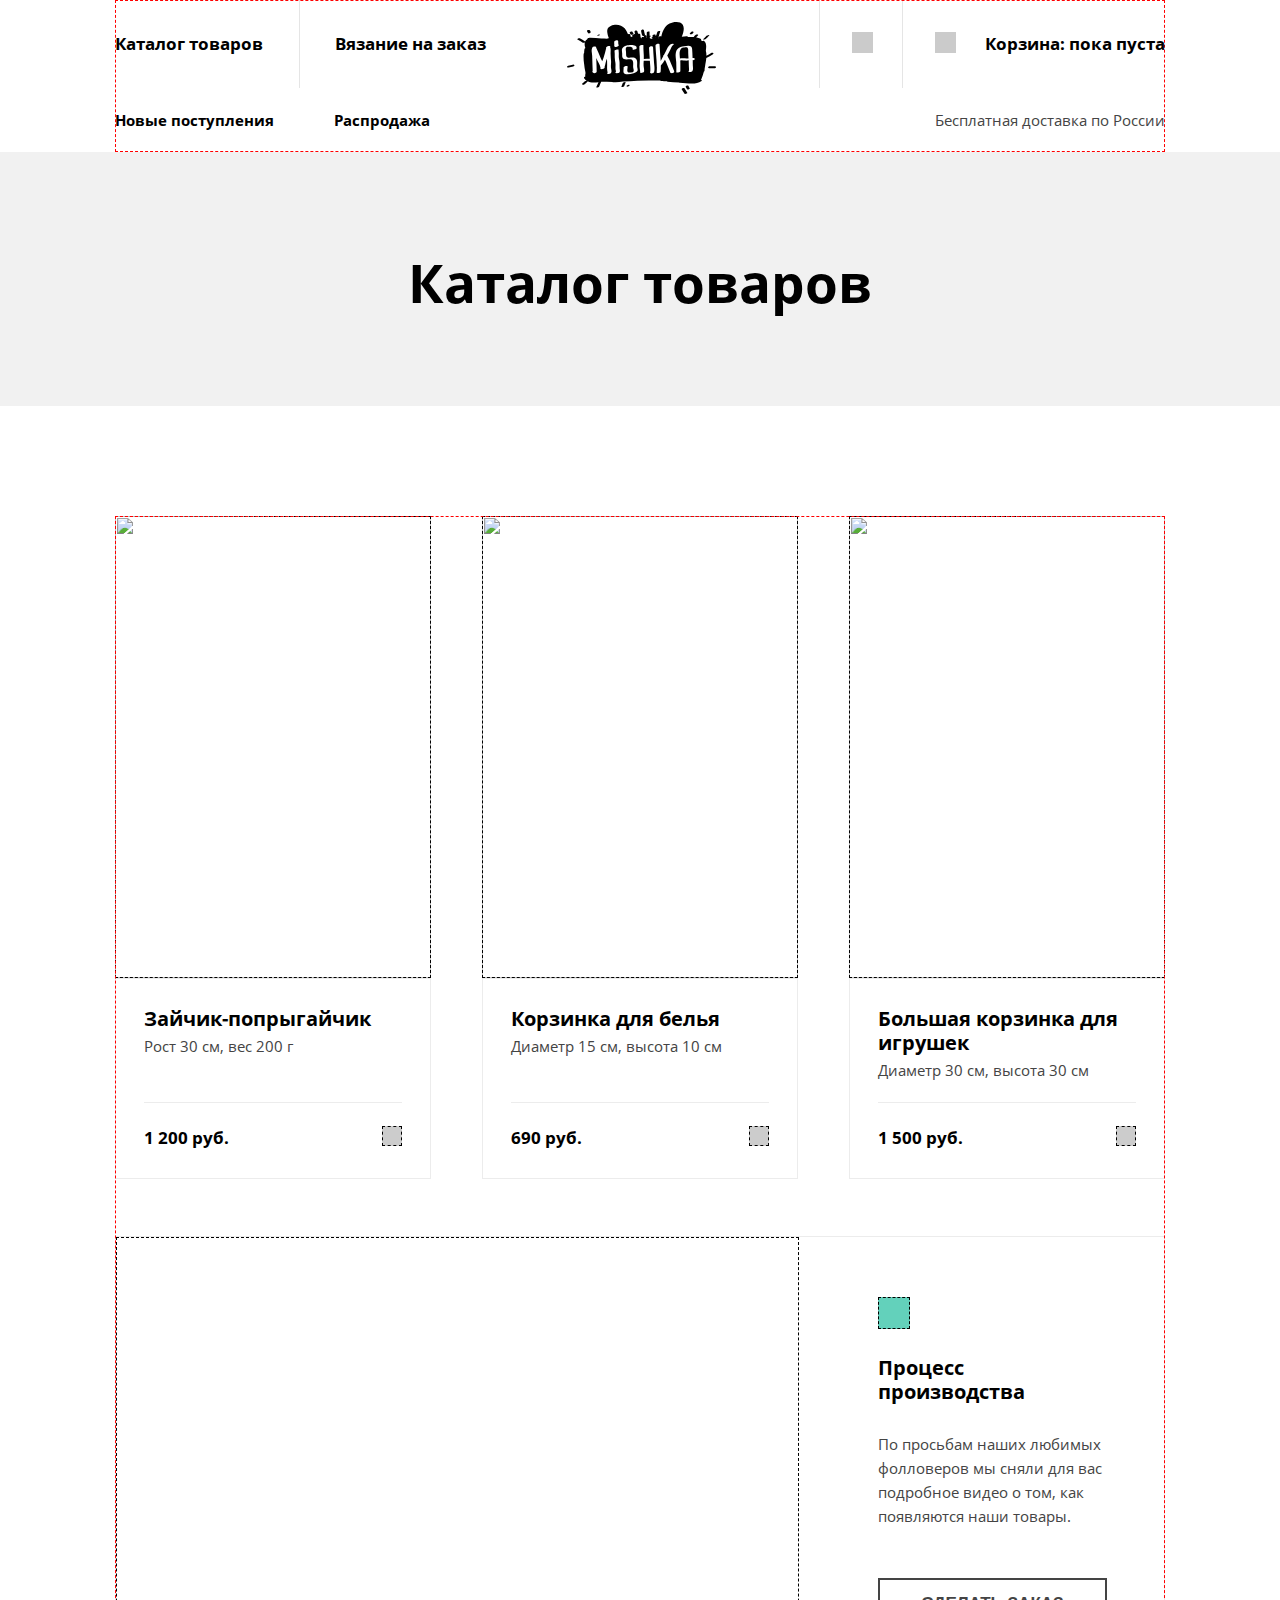
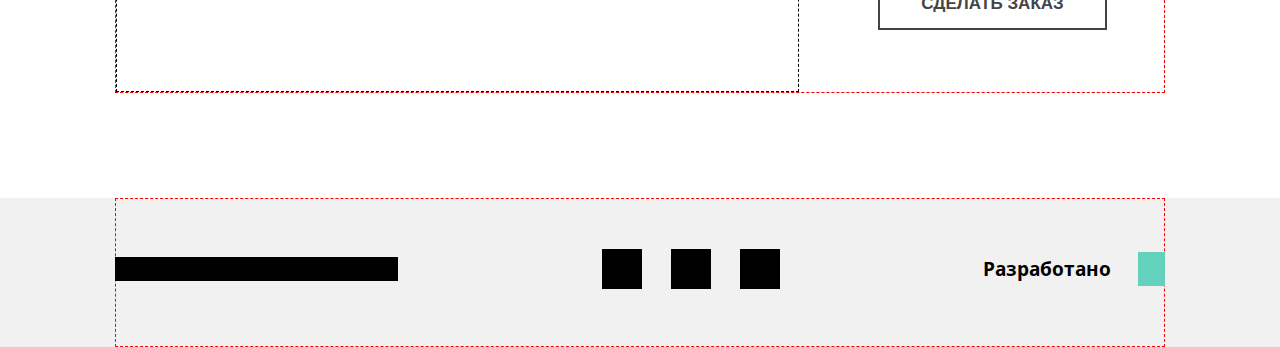
==== commit 50debe2d: "Deploying to gh-pages from @ AnnaLuna111/2051093-mishka-26@de21fc0ce7d8c6a0d5260ce594d04e71c607a88c " ====
--- a/catalog.html
+++ b/catalog.html
@@ -1 +1 @@
-<!DOCTYPE html><html class="page" lang="ru"><head><meta charset="utf-8"><meta name="viewport" content="width=device-width,initial-scale=1"><title>Каталог товаров | Мишка | HTML Academy</title><link rel="stylesheet" href="./css/style.css"></head><body class="page__body main"><header class="main__header header page__centerer"><a class="header__logo logo" href="./index.html"><img class="logo__image" src="#" alt="Логотип интернет мазагина Мишка."></a><nav class="header__nav nav"><button class="nav__toggle" type="button"><span class="visually-hidden">Открыть меню</span></button><div class="nav__wrapper nav__wrapper--close"><ul class="nav__list site-list"><li class="nav__item site-list__item"><a class="nav__link site-list__link" href="./catalog.html">Каталог товаров</a></li><li class="nav__item site-list__item site-list__item--bordered"><a class="nav__link site-list__link" href="./form.html">Вязание на заказ</a></li></ul><ul class="nav__list user-list"><li class="nav__item user-list__item"><a class="nav__link user-list__link" href="javascript:void(0)"><span class="user-list__text user-list__text--hidden">Поиск по сайту</span></a></li><li class="nav__item user-list__item"><a class="nav__link user-list__link" href="javascript:void(0)">Корзина: пока пуста</a></li></ul><ul class="nav__list promo-list"><li class="promo-list__item"><a class="promo-list__link" href="javascript:void(0)">Новые поступления</a></li><li class="promo-list__item"><a class="promo-list__link" href="javascript:void(0)">Распродажа</a></li></ul><span class="nav__delivery">Бесплатная доставка по России</span></div></nav></header><main class="main__content catalog-page"><section class="catalog-page__inner"><h1 class="catalog-page__title inner-title">Каталог товаров</h1><div class="catalog-page__product product"><div class="page__centerer"><h2 class="visually-hidden">Список товаров</h2><ul class="product__list"><li class="product__item product-card"><img class="product-card__image" src="#" alt=""><div class="product-card__wrapper"><h3 class="product-card__title product-title"><a class="product-card__link" href="javascript:void(0)">Зайчик-попрыгайчик</a></h3><p class="product-card__text text">Рост 30 см, вес 200 г</p><div class="product-card__footer-conatiner"><span class="product-card__price">1 200 руб.</span> <a class="product-card__button" href="javascript:void(0)"><span class="visually-hidden">В корзину</span></a></div></div></li><li class="product__item product-card"><img class="product-card__image" src="#" alt=""><div class="product-card__wrapper"><h3 class="product-card__title product-title"><a class="product-card__link" href="javascript:void(0)">Корзинка для белья</a></h3><p class="product-card__text text">Диаметр 15 см, высота 10 см</p><div class="product-card__footer-conatiner"><span class="product-card__price">690 руб.</span> <a class="product-card__button" href="javascript:void(0)"><span class="visually-hidden">В корзину</span></a></div></div></li><li class="product__item product-card"><img class="product-card__image" src="#" alt=""><div class="product-card__wrapper"><h3 class="product-card__title product-title"><a class="product-card__link" href="javascript:void(0)">Большая корзинка для игрушек</a></h3><p class="product-card__text text">Диаметр 30 см, высота 30 см</p><div class="product-card__footer-conatiner"><span class="product-card__price">1 500 руб.</span> <a class="product-card__button" href="javascript:void(0)"><span class="visually-hidden">В корзину</span></a></div></div></li></ul><div class="production"><div class="production__container production__container--title"><h3 class="production__title product-title">Процесс производства</h3><!--тут могло быть ваше видео--></div><div class="production__video"></div><div class="production__container"><p class="production__text">По просьбам наших любимых фолловеров мы сняли для вас подробное видео о том, как появляются наши товары.</p><button class="production__button button" type="button">Сделать заказ</button></div></div></div></div></section></main><footer class="main__footer footer"><div class="footer__container page__centerer"><a class="footer__main-logo logo" href="./index.html"><img class="logo__image" src="#" alt="Логотип интернет мазагина Мишка."></a><ul class="footer__list social"><li class="social__item"><a class="social__link social__link--vk" href="https://vk.com/htmlacademy" target="_blank"><span class="visually-hidden">Вконтакте</span></a></li><li class="social__item"><a class="social__link social__link--yt" href="https://www.youtube.com/user/htmlacademyru" target="_blank"><span class="visually-hidden">Ютуб</span></a></li><li class="social__item"><a class="social__link social__link--tg" href="https://t.me/htmlacademy" target="_blank"><span class="visually-hidden">Телеграм</span></a></li></ul><p class="footer__copyright">Разработано <a class="footer__logo" href="https://htmlacademy.ru/intensive/adaptive"><span class="visually-hidden">в HTML-Академии.</span></a></p></div></footer><div class="modal modal--close"><section class="modal__inner cart"><h2 class="cart__title title">Добавить в корзину</h2><form class="cart__form" action="https://echo.htmlacademy.ru" method="get"><fieldset class="cart__filter-group"><legend class="cart__text">Выберите размер:</legend><div class="cart__form-container"><label class="cart__label"><input class="cart__input" type="radio" name="size" value="s"> S</label> <label class="cart__label"><input class="cart__input cart__input--wide" type="radio" name="size" value="m"> M</label> <label class="cart__label"><input class="cart__input" type="radio" name="size" value="l"> L</label></div></fieldset><button class="cart__button button button--colorized" type="submit">Добавить</button></form></section></div></body></html>+<!DOCTYPE html><html class="page" lang="ru"><head><meta charset="utf-8"><meta name="viewport" content="width=device-width,initial-scale=1"><title>Каталог товаров | Мишка | HTML Academy</title><script>function addClass(A){document.documentElement.classList.add(A)}let avif=new Image;function check_webp_feature(a){let e=new Image;e.onload=function(){let A=0<e.width&&0<e.height;a(A)},e.onerror=function(){a(!1)},e.src="[data-uri]"}avif.src="[data-uri]",avif.onload=function(){addClass("avif")},avif.onerror=function(){check_webp_feature(function(A){return addClass(A?"webp":"")})};</script><link rel="stylesheet" href="./css/style.css"></head><body class="page__body main"><header class="main__header header page__centerer"><a class="header__logo logo" href="./index.html"><picture><source media="(min-width: 1150px)" srcset="img/header-logo-desktop.svg"><source media="(min-width: 768px)" srcset="img/header-logo-tablet.svg"><img class="logo__image" src="img/header-logo-mobile.svg" width="85" height="34" alt="Логотип интернет мазагина Мишка."></picture></a><nav class="header__nav nav"><button class="nav__toggle" type="button"><span class="visually-hidden">Открыть меню</span></button><div class="nav__wrapper nav__wrapper--close"><ul class="nav__list site-list"><li class="nav__item site-list__item"><a class="nav__link site-list__link" href="./catalog.html">Каталог товаров</a></li><li class="nav__item site-list__item site-list__item--bordered"><a class="nav__link site-list__link" href="./form.html">Вязание на заказ</a></li></ul><ul class="nav__list user-list"><li class="nav__item user-list__item"><a class="nav__link user-list__link" href="javascript:void(0)"><span class="user-list__text user-list__text--hidden">Поиск по сайту</span></a></li><li class="nav__item user-list__item"><a class="nav__link user-list__link" href="javascript:void(0)">Корзина: пока пуста</a></li></ul><ul class="nav__list promo-list"><li class="promo-list__item"><a class="promo-list__link" href="javascript:void(0)">Новые поступления</a></li><li class="promo-list__item"><a class="promo-list__link" href="javascript:void(0)">Распродажа</a></li></ul><span class="nav__delivery">Бесплатная доставка по России</span></div></nav></header><main class="main__content catalog-page"><section class="catalog-page__inner"><h1 class="catalog-page__title inner-title">Каталог товаров</h1><div class="catalog-page__product product"><div class="page__centerer"><h2 class="visually-hidden">Список товаров</h2><ul class="product__list"><li class="product__item product-card"><img class="product-card__image" src="#" alt=""><div class="product-card__wrapper"><h3 class="product-card__title product-title"><a class="product-card__link" href="javascript:void(0)">Зайчик-попрыгайчик</a></h3><p class="product-card__text text">Рост 30 см, вес 200 г</p><div class="product-card__footer-conatiner"><span class="product-card__price">1 200 руб.</span> <a class="product-card__button" href="javascript:void(0)"><span class="visually-hidden">В корзину</span></a></div></div></li><li class="product__item product-card"><img class="product-card__image" src="#" alt=""><div class="product-card__wrapper"><h3 class="product-card__title product-title"><a class="product-card__link" href="javascript:void(0)">Корзинка для белья</a></h3><p class="product-card__text text">Диаметр 15 см, высота 10 см</p><div class="product-card__footer-conatiner"><span class="product-card__price">690 руб.</span> <a class="product-card__button" href="javascript:void(0)"><span class="visually-hidden">В корзину</span></a></div></div></li><li class="product__item product-card"><img class="product-card__image" src="#" alt=""><div class="product-card__wrapper"><h3 class="product-card__title product-title"><a class="product-card__link" href="javascript:void(0)">Большая корзинка для игрушек</a></h3><p class="product-card__text text">Диаметр 30 см, высота 30 см</p><div class="product-card__footer-conatiner"><span class="product-card__price">1 500 руб.</span> <a class="product-card__button" href="javascript:void(0)"><span class="visually-hidden">В корзину</span></a></div></div></li></ul><div class="production"><div class="production__container production__container--title"><h3 class="production__title product-title">Процесс производства</h3><!--тут могло быть ваше видео--></div><div class="production__video"></div><div class="production__container"><p class="production__text">По просьбам наших любимых фолловеров мы сняли для вас подробное видео о том, как появляются наши товары.</p><button class="production__button button" type="button">Сделать заказ</button></div></div></div></div></section></main><footer class="main__footer footer"><div class="footer__container page__centerer"><a class="footer__main-logo logo" href="./index.html"><img class="logo__image" src="#" alt="Логотип интернет мазагина Мишка."></a><ul class="footer__list social"><li class="social__item"><a class="social__link social__link--vk" href="https://vk.com/htmlacademy" target="_blank"><span class="visually-hidden">Вконтакте</span></a></li><li class="social__item"><a class="social__link social__link--yt" href="https://www.youtube.com/user/htmlacademyru" target="_blank"><span class="visually-hidden">Ютуб</span></a></li><li class="social__item"><a class="social__link social__link--tg" href="https://t.me/htmlacademy" target="_blank"><span class="visually-hidden">Телеграм</span></a></li></ul><p class="footer__copyright">Разработано <a class="footer__logo" href="https://htmlacademy.ru/intensive/adaptive"><span class="visually-hidden">в HTML-Академии.</span></a></p></div></footer><div class="modal modal--close"><section class="modal__inner cart"><h2 class="cart__title title">Добавить в корзину</h2><form class="cart__form" action="https://echo.htmlacademy.ru" method="get"><fieldset class="cart__filter-group"><legend class="cart__text">Выберите размер:</legend><div class="cart__form-container"><label class="cart__label"><input class="cart__input" type="radio" name="size" value="s"> S</label> <label class="cart__label"><input class="cart__input cart__input--wide" type="radio" name="size" value="m"> M</label> <label class="cart__label"><input class="cart__input" type="radio" name="size" value="l"> L</label></div></fieldset><button class="cart__button button button--colorized" type="submit">Добавить</button></form></section></div></body></html>--- a/css/style.css
+++ b/css/style.css
@@ -1 +1 @@
-@font-face{font-family:"Open Sans";font-style:normal;font-weight:400;src:url(../fonts/opensans.woff2)format("woff2"),url(../fonts/opensans.woff)format("woff");font-display:swap}@font-face{font-family:"Open Sans";font-style:normal;font-weight:700;src:url(../fonts/opensansbold.woff2)format("woff2"),url(../fonts/opensansbold.woff)format("woff");font-display:swap}:root{--main-font:"Open Sans", "Arial", sans-serif;--base-color:#444444;--main-color:#000000;--accent-color:#63d1bb;--sec-accent-color:#56c3b2;--third-accent-color:#59d5bc;--fourth-accent-color:#46c1ae;--light-color:#ffffff;--light-accent-color:#f1f1f1;--border-color:#ececec;--border-modal-color:#c6c6c6;--accent-dark-color:#149080;--accent-link-color:#62d1ba;--pale-border-color:rgba(0, 0, 0, 0.1);--pale-link-color:rgba(70, 193, 174, 0.1);--pale-button-color:rgba(255, 255, 255, 0.3);--pale-accent-color:rgba(99, 209, 187, 0.3);--pale-main-color:rgba(0, 0, 0, 0.2);--pale-active-color:rgba(0, 0, 0, 0.3);--pale-modal-color:rgba(68, 68, 68, 0.1);--modal-shadow-color:rgba(0, 1, 1, 0.25)}img{max-width:100%;object-fit:contain;object-position:center}.page{font-family:var(--main-font);font-size:15px;line-height:24px;color:var(--base-color);background-color:var(--light-color)}.page__centerer{margin:0 30px;outline:1px dashed red;outline-offset:-1px}@media (min-width:768px){.page__centerer{margin:0 50px}}@media (min-width:1150px){.page__centerer{width:1050px;margin:0 auto}}@media (max-width:1149.99px){.page__centerer--desktop_on{display:contents}}@media (min-width:1150px){.page__centerer--desktop_off{display:contents}}.page__body{margin:0 auto}.visually-hidden{position:absolute;width:1px;height:1px;margin:-1px;border:0;padding:0;white-space:nowrap;-webkit-clip-path:inset(100%);clip-path:inset(100%);clip:rect(0 0 0 0);overflow:hidden}.inner-title{font-size:27px;line-height:30px;font-weight:700;text-align:center;color:var(--main-color)}@media (min-width:768px) and (max-width:1149.99px){.inner-title{font-size:43px;line-height:50px}}@media (min-width:1150px){.inner-title{font-size:53px;line-height:57px}}.title{font-size:25px;line-height:30px;font-weight:700;color:var(--main-color)}@media (min-width:768px) and (max-width:1149.99px){.title{font-size:43px;line-height:50px}}@media (min-width:1150px){.title{font-size:53px;line-height:57px}}.product-title{font-size:17px;font-weight:700;color:var(--main-color)}@media (min-width:768px){.product-title{font-size:20px}}.button,.header a{text-decoration:none}.button{padding:16px;font-size:18px;line-height:20px;font-weight:700;text-align:center;text-transform:uppercase;color:var(--base-color);background:var(--light-color);border:2px solid var(--base-color)}@media (min-width:768px){.button{font-size:17px}}.button:active,.button:hover{color:var(--light-color);background:var(--base-color)}.button:active{color:var(--pale-button-color)}.button--colorized{color:var(--light-color);background:var(--accent-color);border-color:var(--accent-color)}.button--colorized:active,.button--colorized:hover{color:var(--base-color);background:var(--light-color)}.button--colorized:active{color:var(--pale-main-color);border-color:var(--pale-accent-color)}.header{position:relative;display:flex;padding:22px 0}.header a{color:var(--main-color)}.header a:hover{opacity:.6}.header a:active{opacity:.3}@media (min-width:768px){.header{display:block;padding:0}}.header__logo{position:absolute;top:22px;left:36%;background:var(--main-color)}@media (min-width:768px) and (max-width:1149.99px){.header__logo{left:0}}@media (min-width:1150px){.header__logo{left:43%}}.header__nav{margin-left:auto}@media (min-width:768px){.header__nav{margin:0}}.nav__toggle,.user-list__link::before{width:40px;height:40px;background:var(--main-color);outline:1px dashed #000;outline-offset:-1px}@media (min-width:768px){.nav__toggle{display:none}}@media (max-width:767.99px){.nav__wrapper{position:absolute;top:79px;left:-30px;right:-30px;display:flex;flex-direction:column;background:var(--light-color);z-index:2}.nav__wrapper--close{display:none}}@media (min-width:768px){.nav__wrapper{display:grid;grid-template-columns:1fr 1fr;grid-template-areas:"user user""site delivery"}}@media (min-width:1150px){.nav__wrapper{gap:0 150px;grid-template-areas:"site user""promo delivery"}}.nav__list{display:flex;flex-direction:column;margin:0;padding:0;font-size:17px;font-weight:700;list-style:none}@media (min-width:768px){.nav__list{flex-direction:row}}.nav__item{padding:27px 30px}@media (--main-color){.nav__item{border-top:1px solid var(--pale-border-color)}}@media (max-width:767.99px){.nav__link{padding-left:46px}}.nav__delivery{display:none}@media (min-width:768px){.nav__delivery{display:block;grid-area:delivery;margin-left:auto;padding:20px 0}}@media (min-width:768px) and (max-width:1149.99px){.site-list{grid-area:site;font-size:15px}.site-list__item{width:167px;padding:20px 0}}@media (min-width:1150px){.site-list__item{width:184px;padding:32px 0}.site-list__item--bordered{padding-left:35px;border-left:1px solid var(--pale-border-color)}}.user-list{grid-area:user}@media (min-width:768px){.user-list{margin-left:auto}.user-list__item{padding:32px 0;border-left:1px solid var(--pale-border-color)}}.user-list__link{position:relative}@media (min-width:768px){.user-list__link{padding-left:82px}}.user-list__link::before{position:absolute;left:0;width:21px;height:21px;opacity:.2;content:""}@media (min-width:768px){.user-list__link::before{left:32px}}.user-list__link:hover::before{background:var(--accent-color);opacity:1}.user-list__link:active::before{background:var(--accent-color);opacity:.3}@media (min-width:768px){.user-list__text--hidden{display:none}}.promo-list{display:none}@media (min-width:1150px){.promo-list{display:flex;grid-area:promo;padding:20px 0;font-size:15px}}.promo-list__item{padding-right:60px}.logo{width:85px;height:34px}@media (min-width:768px) and (max-width:1149.99px){.logo{width:113px;height:46px}}@media (min-width:1150px){.logo{width:149px;height:72px}}.intro__link::after,.logo__image{outline:1px dashed #000;outline-offset:-1px}.main{display:flex;flex-direction:column}.main__content{flex-grow:1}.intro{position:relative;padding:80px 30px 324px;background:var(--light-accent-color);text-align:center}@media (min-width:768px){.intro{padding:155px 50px 480px}}.intro__title{margin:0}.intro__container{position:absolute;left:0;right:0;bottom:0}@media (max-width:767.99px){.intro__container{left:-30px;right:-30px}}.intro__list{display:flex;flex-direction:column;margin:0;padding:0;text-align:left;list-style:none}@media (min-width:768px){.intro__list{flex-direction:row}.intro__list .intro__item{flex-grow:1}}.intro__link{position:relative;display:block;padding:24px 30px 31px;font-size:19px;font-weight:700;color:var(--light-color);text-decoration:none}.intro__link::after{position:absolute;top:21px;right:27px;width:60px;height:62px;background:var(--accent-dark-color);opacity:.5;content:""}.intro__link:hover{padding-bottom:36px}.intro__link:hover::after{opacity:.7}.intro__link:active::after{opacity:.3}@media (min-width:768px){.intro__link{padding:25px 26px 34px;font-size:20px;line-height:30px}.intro__link:hover{margin-top:-5px;padding-bottom:39px}}.intro__link--stuff{background:var(--accent-color)}.intro__link--stuff:active,.intro__link--stuff:hover{background:var(--third-accent-color)}.intro__link--toy{background:var(--sec-accent-color)}.footer a:hover::after,.intro__link--toy:active,.intro__link--toy:hover{background:var(--fourth-accent-color)}.offer{display:flex;flex-direction:column;padding:30px 0 36px}@media (min-width:768px){.offer{display:grid;grid-template-columns:2fr 1fr 1fr;grid-template-areas:"title title promo""text image image""table image image""price image image""button image image";padding:40px 0 50px}}@media (min-width:1150px){.offer{grid-template-columns:1fr 2fr 3fr;grid-template-areas:"promo title image""promo text image""promo table image""promo price image""promo button image";padding:54px 0 70px}}.offer__title{margin:0 0 4px;grid-area:title}@media (min-width:768px) and (max-width:1149.99px){.offer__title{margin-bottom:38px}}@media (min-width:1150px){.offer__title{grid-column:2/4;margin:64px 0 35px}}.offer__promo{font-size:17px;line-height:20px;font-weight:700;text-transform:uppercase;color:var(--accent-color);grid-area:promo}@media (min-width:768px){.offer__promo{margin-top:74px;width:100px;line-height:17px;text-align:center;justify-self:center}}@media (min-width:768px) and (max-width:1149.99px){.offer__promo{margin:10px 13px 0 0;justify-self:end}}.offer__text{grid-area:text}@media (min-width:768px){.offer__text{margin:-12px 0 48px;font-size:17px;line-height:30px}}@media (min-width:1150px){.offer__text{margin-bottom:60px}}.offer__list{display:grid;grid-template-columns:30% 55%;margin:0 0 28px;grid-area:table}@media (min-width:768px) and (max-width:1149.99px){.offer__list{grid-template-columns:30% 60%;margin-bottom:57px}}@media (min-width:1150px){.offer__list{margin-bottom:109px}}.offer__item{margin:0;padding:7px 2px;line-height:20px;border-bottom:1px solid var(--border-color)}.about__item::before,.offer__image{outline:1px dashed #000;outline-offset:-1px}.offer__image{display:block;width:260px;height:315px;margin-bottom:25px;grid-area:image}@media (min-width:768px){.offer__image{width:334px;height:404px;margin:0 0 0 auto}}@media (min-width:1150px){.offer__image{width:525px;height:636px}}.offer__price{display:block;margin-bottom:25px;font-size:17px;line-height:24px;font-weight:700;text-align:center;grid-area:price}@media (min-width:768px){.offer__price{margin-bottom:33px;font-size:20px}}.offer__button{grid-area:button}@media (min-width:768px){.offer__button{display:inline-block;width:80%}}.about{padding:31px 0}@media (min-width:768px){.about{padding:43px 0 83px}}@media (min-width:1150px){.about{padding:68px 0 90px}}.about__title{margin:0 0 28px}@media (min-width:768px){.about__title{margin-bottom:41px}}@media (min-width:1150px){.about__title{margin-left:175px}}.about__list{display:grid;grid-template-columns:1fr 1fr;gap:50px;padding:0;list-style:none}@media (max-width:767.99px){.about__list{display:flex;flex-wrap:wrap}}@media (min-width:1150px){.about__list{margin:0 175px}}.about__item{display:flex;flex-direction:column;gap:20px;font-size:17px;line-height:20px;font-weight:700;color:var(--main-color)}@media (max-width:767.99px){.about__item:nth-of-type(2n+2){order:1}}@media (min-width:768px){.about__item{font-size:20px;line-height:22px}}.about__item::before{width:55px;height:38px;background:var(--accent-color);content:""}.review{position:relative;display:flex;flex-direction:column;padding:27px 0}@media (min-width:768px){.review{display:grid;grid-template-columns:auto 175px;grid-template-areas:"title button""text text";padding:82px 0 47px}.review::before{position:absolute;top:0;left:-50px;width:350px;height:457px;content:"";outline:1px dashed #000;outline-offset:-1px}}@media (min-width:1150px){.review{padding:78px 0 96px 175px;box-sizing:border-box}.review::before{left:0}}.review__title{margin:0;grid-area:title}@media (min-width:768px){.review__title{margin-bottom:40px}}.review__list{margin:0 0 30px;padding:0;list-style:none;grid-area:text}@media (min-width:768px){.review__list{margin:0}}.review__text{margin:0 0 33px;line-height:30px}@media (min-width:768px){.review__text{margin-bottom:61px;font-size:17px}}@media (min-width:1150px){.review__text{margin-bottom:44px}}.review__author{margin:0;font-size:17px;grid-area:author}@media (min-width:768px){.review__author{font-size:18px}}@media (min-width:768px) and (max-width:1149.99px){.review__author{margin-bottom:10px}}.review__slider-buttons{display:flex;margin-bottom:38px}@media (min-width:768px){.review__slider-buttons{position:absolute;bottom:60px;right:16px;margin:0}}@media (min-width:1150px){.review__slider-buttons{bottom:96px;right:18px}}.review__slider-button{position:relative;display:inline-block;flex-grow:1;padding:13px 38px;width:26px;height:50px;border:1px solid var(--border-color)}.review__slider-button::after{position:absolute;top:0;left:0;width:100%;height:100%;content:"";background:var(--main-color)}.review__slider-button:hover::after{opacity:.6}.review__slider-button:active::after{opacity:.3}@media (min-width:768px){.review__slider-button{margin-left:37px;border:0}}.review__button{margin-bottom:18px;grid-area:button}@media (min-width:768px){.review__button{align-self:start}}.contacts{padding:38px 0}@media (min-width:768px){.contacts{padding:68px 0 57px}}@media (min-width:1150px){.contacts{padding:71px 0 105px 175px;box-sizing:border-box;display:grid;grid-template-columns:2fr 3fr;grid-template-areas:"contacts map""button map"}}.contacts__container{display:flex;flex-direction:column;outline:1px dashed #000;outline-offset:-1px;grid-area:contacts}.contacts__container--button{grid-area:button;align-items:center}.contacts__title{position:relative;margin:0 0 28px}@media (min-width:768px){.contacts__title{margin-bottom:49px}.contacts__title::before{position:absolute;top:-12px;right:50px;width:47px;height:81px;content:"";outline:1px dashed #000;outline-offset:-1px}}@media (min-width:1150px){.contacts__title{margin:79px 0 34px}.contacts__title::before{left:-112px}}.contacts__list{display:grid;grid-template-columns:76px 185px;margin:0 0 62px}@media (min-width:768px) and (max-width:1149.99px){.contacts__list{grid-template-columns:1fr 3fr 1fr 3fr;margin-bottom:49px}}@media (min-width:1150px){.contacts__list{grid-template-columns:82px 250px;gap:33px 0}}.contacts__item{margin:0;padding:20px 2px;font-size:14px;line-height:30px}.contacts__item a{color:inherit;text-decoration:none;border-bottom:1px solid var(--accent-link-color)}.contacts__item a:active,.contacts__item a:hover{color:var(--fourth-accent-color);border-color:var(--fourth-accent-color)}.contacts__item a:active{border-color:var(--pale-link-color)}@media (min-width:768px){.contacts__item{font-size:17px;padding:0 2px}}@media (min-width:768px) and (max-width:1149.99px){.contacts__item{padding:0}}.contacts__map{width:100%;height:455px;outline:1px dashed #000;outline-offset:-1px;grid-area:map}@media (min-width:768px){.contacts__map{height:457px}}@media (min-width:1150px){.contacts__map{width:527px;height:457px}}.contacts__button{display:inline-block;margin-top:42px}@media (min-width:768px) and (max-width:1149.99px){.contacts__button{margin-top:55px;padding:16px 30px}}@media (min-width:1150px){.contacts__button{margin:0 auto 0 0;padding:16px 36px}}.catalog-page__inner{background:var(--light-accent-color)}.catalog-page__title{margin:0;padding:73px 0}@media (min-width:768px){.catalog-page__title{padding:101px 0 75px}}@media (min-width:1150px){.catalog-page__title{padding:102px 0 95px}}.catalog-page__product{background:var(--light-color)}.product{display:flex;flex-direction:column;gap:30px;padding:30px 0 55px}@media (min-width:768px) and (max-width:1149.99px){.product{padding:65px 0}}@media (min-width:1150px){.product{padding:110px 0 105px}}.product__list{display:flex;flex-wrap:wrap;justify-content:center;gap:30px;margin:0 0 30px;padding:0;list-style:none}@media (min-width:768px) and (max-width:1149.99px){.product__list{gap:54px;margin-bottom:54px}}@media (min-width:1150px){.product__list{justify-content:space-between;margin-bottom:57px}}.product-card{display:flex;flex-direction:column;width:260px}@media (min-width:768px) and (max-width:1149.99px){.product-card{flex-direction:row;width:668px}}@media (min-width:1150px){.product-card{width:316px}}.product-card__image{flex-shrink:0;width:260px;height:195px;outline:1px dashed #000;outline-offset:-1px}@media (min-width:768px) and (max-width:1149.99px){.product-card__image{width:334px;height:334px}}@media (min-width:1150px){.product-card__image{width:316px;height:462px}}.product-card__wrapper{display:flex;flex-direction:column;padding:28px;border:1px solid var(--border-color)}.product-card__wrapper:hover{box-shadow:0 6px 10px var(--pale-border-color)}.product-card__wrapper:active,.product-card__wrapper:focus-within{box-shadow:0 3px 5px var(--pale-border-color)}@media (min-width:768px) and (max-width:1149.99px){.product-card__wrapper{width:334px}}@media (min-width:1150px){.product-card__wrapper{height:100%}}.product-card__title{margin:0}.product-card__link{margin-bottom:6px;color:inherit;text-decoration:none}.product-card__link:hover{opacity:.6}.product-card__link:active{opacity:.3}.product-card__text{margin:0 0 17px;font-size:13px;line-height:30px}@media (min-width:768px){.product-card__text{font-size:15px}}.product-card__footer-conatiner{display:flex;justify-content:space-between;margin-top:auto;padding-top:23px;border-top:1px solid var(--border-color)}.product-card__price{font-weight:700;color:var(--main-color)}@media (min-width:768px){.product-card__price{font-size:17px}}.product-card__button{position:relative;width:20px;height:20px}.product-card__button::after{position:absolute;width:100%;height:100%;content:"";background:var(--pale-main-color);outline:1px dashed #000;outline-offset:-1px}.product-card__button:hover::after{background:var(--accent-color)}.product-card__button:active::after{background:var(--pale-accent-color)}.production{display:flex;flex-direction:column;box-sizing:border-box;border:1px solid var(--border-color)}@media (min-width:1150px){.production{display:grid;grid-template-columns:683px auto;grid-template-areas:"video title""video content";width:100%}}.production:hover{box-shadow:0 6px 10px var(--pale-border-color)}.production:active,.production:focus-within{box-shadow:0 3px 5px var(--pale-border-color)}.production__container{display:flex;flex-direction:column;padding:21px 30px;grid-area:content}@media (min-width:768px) and (max-width:1149.99px){.production__container{padding:12px 40px}}@media (min-width:1150px){.production__container{padding:13px 57px 13px 79px}}.production__container--title{grid-area:title}@media (max-width:767.99px){.production__container--title{padding-right:0}}.production__title{display:flex;gap:25px;align-items:center;margin:0 0 5px}@media (min-width:768px){.production__title{margin:29px 0 0;gap:33px}}@media (min-width:1150px){.production__title{margin-top:47px;flex-direction:column;gap:27px;align-items:flex-start}}.production__title::before{width:32px;height:32px;background:var(--accent-color);outline:1px dashed #000;outline-offset:-1px;content:""}.production__video{align-self:center;width:260px;height:150px;outline:1px dashed #000;outline-offset:-1px}@media (min-width:768px) and (max-width:1149.99px){.production__video{order:-1;width:668px;height:450px}}@media (min-width:1150px){.production__video{width:683px;height:455px;grid-area:video}}.production__text{margin:14px 0 40px;font-size:13px}@media (min-width:768px){.production__text{font-size:15px;margin-top:0}}@media (min-width:1150px){.production__text{margin-bottom:50px}}.production__button{margin:0 4px 12px;line-height:16px}@media (min-width:768px) and (max-width:1149.99px){.production__button{margin:0 2px 34px}}@media (min-width:1150px){.production__button{margin:0 0 47px}}.order-page__inner{background:var(--light-accent-color)}.order-page__title{margin:0;padding:73px 22px}.order{background:var(--light-color);padding-bottom:55px}@media (min-width:768px){.order{padding:50px 0}}.order__text{padding:17px 0 15px;font-size:13px}@media (min-width:768px){.order__text{font-size:17px;line-height:30px;padding:4px 0 15px}}@media (min-width:1150px){.order__text{box-sizing:border-box;padding-left:175px;padding-right:190px}}.form{display:flex;flex-direction:column}@media (min-width:768px){.form__wrapper,.form__wrapper input{background:var(--light-accent-color)}}.form__filter-group{display:grid;padding:15px 0;outline:1px dashed #000;outline-offset:-1px}@media (min-width:768px){.form__filter-group{grid-template-columns:1fr 3fr;align-items:baseline;padding:50px 0}}@media (min-width:1150px){.form__filter-group{grid-template-columns:1fr 4fr;padding-right:175px;box-sizing:border-box}}.form__filter-title{display:flex;gap:20px;align-items:center;margin:0 0 25px;font-size:17px;line-height:16px;font-weight:700;text-transform:uppercase;color:var(--accent-color)}.form__filter-title::after{flex-grow:1;height:1px;background:var(--accent-link-color);content:""}@media (min-width:768px){.form__filter-title::after{display:none}}@media (min-width:1150px){.form__filter-title{padding-left:47px}}.form__filter-list{display:grid;gap:20px;margin:0;padding:0;list-style:none}@media (min-width:768px){.form__filter-list--checkbox{grid-template-columns:1fr 1fr}}@media (min-width:1150px){.form__filter-list--checkbox{grid-template-columns:1fr 1fr 1fr}}.form__filter-item{margin-bottom:15px}.form__text{font-size:17px;line-height:18px;color:var(--main-color)}@media (min-width:768px){.form__text{font-size:19px}}.form__filter-container{display:flex;flex-direction:column}.form__filter-label{font-weight:700;margin-top:16px}@media (min-width:768px){.form__filter-label{display:flex;gap:25px;align-items:baseline}}.form__filter-icon{position:relative;margin-bottom:20px}.form__filter-icon::before{position:absolute;top:12px;right:3px;width:32px;height:24px;background:var(--pale-main-color);content:"";z-index:100}@media (min-width:768px){.form__filter-icon::before{top:17px;right:22px}}@media (min-width:1150px){.form__filter-icon::before{right:4px}}.form__filter-icon:active::before,.form__filter-icon:hover::before{background:var(--accent-link-color)}.form__filter-input{width:100%;padding:17px 0;font-family:inherit;color:var(--base-color);border:0;border-bottom:2px solid var(--main-color);box-sizing:border-box}.form__filter-input::placeholder,.form__filter-text::placeholder{color:var(--pale-main-color)}.filter__input:hover::before,.form__filter-input:active,.form__filter-input:hover,.form__filter-text:active,.form__filter-text:hover{border-color:var(--accent-link-color)}@media (min-width:768px){.form__filter-input{padding:17px}}.form__filter-text{padding:17px;font-family:inherit;border:2px solid var(--base-color)}.form__container{display:flex;flex-direction:column;gap:30px}@media (min-width:768px){.form__container{flex-direction:row;justify-content:space-between;align-items:baseline}}@media (min-width:1150px){.form__container{padding:0 175px;box-sizing:border-box}}.form__tip{font-size:14px;line-height:16px}@media (min-width:768px){.form__tip{font-size:17px;line-height:30px;order:2}.form__button{padding:18px 32px}}.filter__label{display:flex;align-items:center;gap:23px}@media (min-width:768px){.filter__label{gap:30px}}.filter__label--radio{gap:19px}@media (min-width:768px){.filter__label--radio{gap:26px}}.filter__input{position:relative;margin:0;-webkit-appearance:none;appearance:none}.filter__input::before{box-sizing:border-box;content:"";display:block;width:42px;height:42px;border:2px solid var(--base-color)}.filter__input:active::before{border-color:var(--pale-active-color)}.filter__input--radio::before{border-radius:50%}.filter__input--radio:checked::after{position:absolute;top:12px;left:12px;width:18px;height:18px;background:var(--accent-link-color);border-radius:50%;content:""}.filter__input--checkbox::before{width:38px;height:38px}.filter__input--checkbox:checked::after{position:absolute;top:9px;left:9px;width:19px;height:9px;border-left:2px solid var(--main-color);border-bottom:2px solid var(--main-color);transform:rotate(-45deg);content:""}.footer{background-color:var(--light-accent-color)}.footer a{position:relative}.footer a::after{position:absolute;top:0;left:0;width:100%;height:100%;content:"";outline:1px dashed #000;outline-offset:-1px}.footer a:active::after{background:var(--fourth-accent-color);opacity:.3}.footer__container{display:flex;flex-direction:column;align-items:center;padding:25px 0}@media (min-width:768px){.footer__container{flex-direction:row;justify-content:space-between;padding:51px 0 58px}}@media (max-width:767.99px){.footer__container{position:relative}.footer__container::before{position:absolute;top:93px;width:100%;height:1px;background:var(--pale-border-color);content:"";z-index:4}}.footer__main-logo{display:none}@media (min-width:768px){.footer__main-logo{display:block}.footer__main-logo::after{background:var(--main-color)}}.footer__list{margin:0;padding:0}@media (max-width:767.99px){.footer__list{padding-bottom:28px}}.footer__copyright{display:flex;gap:27px;align-items:center;margin:0;font-size:19px;line-height:18px;font-weight:700;color:var(--main-color)}@media (max-width:767.99px){.footer__copyright{margin:22px 0 0}}.footer__logo{display:block;width:27px;height:34px}.footer__logo::after{background:var(--accent-color)}.social{display:flex;gap:29px;list-style:none}.social__item{box-sizing:border-box}.social__link{display:block;width:40px;height:40px}.social__link::after{background:var(--main-color)}.modal{position:fixed;top:0;left:0;display:flex;width:100%;height:100%;background:rgba(255,255,255,.9)}.modal--close{display:none}.modal__inner{position:relative;margin:auto;padding:28px 28px 46px;background:var(--light-color);border:2px solid var(--border-modal-color);box-shadow:0 5px 10px var(--modal-shadow-color);box-sizing:border-box}@media (min-width:768px){.modal__inner{padding:38px 95px 46px}}.cart{width:320px}@media (min-width:768px){.cart{width:566px}}.cart__title{margin:0 50px 14px;text-transform:uppercase;text-align:center}@media (min-width:768px){.cart__title{margin:0 0 11px;font-size:30px;line-height:57px}}.cart__form{display:flex;flex-direction:column}@media (min-width:768px){.cart__form{padding:0 13px}}.cart__filter-group{margin-bottom:31px;padding:0;border:0}.cart__text{margin:0 auto 20px;padding:0;font-size:15px;line-height:30px}@media (min-width:768px){.cart__text{font-size:17px}}.cart__form-container{display:flex;justify-content:space-between}.cart__label{position:relative;padding:18px 36px;font-size:17px;line-height:16px;font-weight:700}@media (min-width:768px){.cart__label{padding:18px 54px 18px 50px}}.cart__input{position:absolute;top:-4px;left:-6px;-webkit-appearance:none;appearance:none}.cart__input--wide{left:-2px}.cart__input::before{position:absolute;top:0;left:0;width:82px;height:52px;box-sizing:border-box;border:2px solid var(--pale-modal-color);content:""}@media (min-width:768px){.cart__input::before{width:112px}}.cart__input:hover::before{border-color:var(--base-color)}.cart__input:active::before{border-color:var(--accent-link-color)}+@font-face{font-family:"Open Sans";font-style:normal;font-weight:400;src:url(../fonts/opensans.woff2)format("woff2"),url(../fonts/opensans.woff)format("woff");font-display:swap}@font-face{font-family:"Open Sans";font-style:normal;font-weight:700;src:url(../fonts/opensansbold.woff2)format("woff2"),url(../fonts/opensansbold.woff)format("woff");font-display:swap}:root{--main-font:"Open Sans", "Arial", sans-serif;--base-color:#444444;--main-color:#000000;--accent-color:#63d1bb;--sec-accent-color:#56c3b2;--third-accent-color:#59d5bc;--fourth-accent-color:#46c1ae;--light-color:#ffffff;--light-accent-color:#f1f1f1;--border-color:#ececec;--border-modal-color:#c6c6c6;--accent-dark-color:#149080;--accent-link-color:#62d1ba;--pale-border-color:rgba(0, 0, 0, 0.1);--pale-link-color:rgba(70, 193, 174, 0.1);--pale-button-color:rgba(255, 255, 255, 0.3);--pale-accent-color:rgba(99, 209, 187, 0.3);--pale-main-color:rgba(0, 0, 0, 0.2);--pale-active-color:rgba(0, 0, 0, 0.3);--pale-modal-color:rgba(68, 68, 68, 0.1);--modal-shadow-color:rgba(0, 1, 1, 0.25)}img{max-width:100%;object-fit:contain;object-position:center}.page{font-family:var(--main-font);font-size:15px;line-height:24px;color:var(--base-color);background-color:var(--light-color)}.page__centerer{margin:0 30px;outline:1px dashed red;outline-offset:-1px}@media (min-width:768px){.page__centerer{margin:0 50px}}@media (min-width:1150px){.page__centerer{width:1050px;margin:0 auto}}@media (max-width:1149.99px){.page__centerer--desktop_on{display:contents}}@media (min-width:1150px){.page__centerer--desktop_off{display:contents}}.page__body{margin:0 auto}.visually-hidden{position:absolute;width:1px;height:1px;margin:-1px;border:0;padding:0;white-space:nowrap;-webkit-clip-path:inset(100%);clip-path:inset(100%);clip:rect(0 0 0 0);overflow:hidden}.inner-title{font-size:27px;line-height:30px;font-weight:700;text-align:center;color:var(--main-color)}@media (min-width:768px) and (max-width:1149.99px){.inner-title{font-size:43px;line-height:50px}}@media (min-width:1150px){.inner-title{font-size:53px;line-height:57px}}.title{font-size:25px;line-height:30px;font-weight:700;color:var(--main-color)}@media (min-width:768px) and (max-width:1149.99px){.title{font-size:43px;line-height:50px}}@media (min-width:1150px){.title{font-size:53px;line-height:57px}}.product-title{font-size:17px;font-weight:700;color:var(--main-color)}@media (min-width:768px){.product-title{font-size:20px}}.button,.header a{text-decoration:none}.button{padding:16px;font-size:18px;line-height:20px;font-weight:700;text-align:center;text-transform:uppercase;color:var(--base-color);background:var(--light-color);border:2px solid var(--base-color)}@media (min-width:768px){.button{font-size:17px}}.button:active,.button:hover{color:var(--light-color);background:var(--base-color)}.button:active{color:var(--pale-button-color)}.button--colorized{color:var(--light-color);background:var(--accent-color);border-color:var(--accent-color)}.button--colorized:active,.button--colorized:hover{color:var(--base-color);background:var(--light-color)}.button--colorized:active{color:var(--pale-main-color);border-color:var(--pale-accent-color)}.header{position:relative;display:flex;padding:22px 0}.header a{color:var(--main-color)}.header a:hover{opacity:.6}.header a:active{opacity:.3}@media (min-width:768px){.header{display:block;padding:0}}.header__logo{position:absolute;top:22px;left:36%}@media (min-width:768px) and (max-width:1149.99px){.header__logo{left:0}}@media (min-width:1150px){.header__logo{left:43%}}.header__nav{margin-left:auto}@media (min-width:768px){.header__nav{margin:0}}.nav__toggle,.user-list__link::before{width:40px;height:40px;background:var(--main-color);outline:1px dashed #000;outline-offset:-1px}@media (min-width:768px){.nav__toggle{display:none}}@media (max-width:767.99px){.nav__wrapper{position:absolute;top:79px;left:-30px;right:-30px;display:flex;flex-direction:column;background:var(--light-color);z-index:2}.nav__wrapper--close{display:none}}@media (min-width:768px){.nav__wrapper{display:grid;grid-template-columns:1fr 1fr;grid-template-areas:"user user""site delivery"}}@media (min-width:1150px){.nav__wrapper{gap:0 150px;grid-template-areas:"site user""promo delivery"}}.nav__list{display:flex;flex-direction:column;margin:0;padding:0;font-size:17px;font-weight:700;list-style:none}@media (min-width:768px){.nav__list{flex-direction:row}}.nav__item{padding:27px 30px}@media (--main-color){.nav__item{border-top:1px solid var(--pale-border-color)}}@media (max-width:767.99px){.nav__link{padding-left:46px}}.nav__delivery{display:none}@media (min-width:768px){.nav__delivery{display:block;grid-area:delivery;margin-left:auto;padding:20px 0}}@media (min-width:768px) and (max-width:1149.99px){.site-list{grid-area:site;font-size:15px}.site-list__item{width:167px;padding:20px 0}}@media (min-width:1150px){.site-list__item{width:184px;padding:32px 0}.site-list__item--bordered{padding-left:35px;border-left:1px solid var(--pale-border-color)}}.user-list{grid-area:user}@media (min-width:768px){.user-list{margin-left:auto}.user-list__item{padding:32px 0;border-left:1px solid var(--pale-border-color)}}.user-list__link{position:relative}@media (min-width:768px){.user-list__link{padding-left:82px}}.user-list__link::before{position:absolute;left:0;width:21px;height:21px;opacity:.2;content:""}@media (min-width:768px){.user-list__link::before{left:32px}}.user-list__link:hover::before{background:var(--accent-color);opacity:1}.user-list__link:active::before{background:var(--accent-color);opacity:.3}@media (min-width:768px){.user-list__text--hidden{display:none}}.promo-list{display:none}@media (min-width:1150px){.promo-list{display:flex;grid-area:promo;padding:20px 0;font-size:15px}}.promo-list__item{padding-right:60px}.logo__image{width:85px;height:34px}@media (min-width:768px) and (max-width:1149.99px){.logo__image{width:113px;height:46px}}@media (min-width:1150px){.logo__image{width:149px;height:72px}}.main{display:flex;flex-direction:column}.main__content{flex-grow:1}.intro{position:relative;padding-bottom:133px;background:var(--light-accent-color)url(../img/intro-mobile@1x.jpg)no-repeat center/cover;text-align:center}@media (min-width:768px){.intro{padding-bottom:0;background-image:url(../img/intro-tablet@1x.jpg)}}@media (min-width:1150px){.intro{background-image:url(../img/intro-desktop@1x.jpg)}}@media (-webkit-min-device-pixel-ratio:2),(min-resolution:2dppx){.intro{background-image:url(../img/intro-mobile@2x.jpg)}}@media (-webkit-min-device-pixel-ratio:2) and (min-width:768px),(min-resolution:2dppx) and (min-width:768px){.intro{background-image:url(../img/intro-tablet@2x.jpg)}}@media (-webkit-min-device-pixel-ratio:2) and (min-width:1150px),(min-resolution:2dppx) and (min-width:1150px){.intro{background-image:url(../img/intro-desktop@2x.jpg)}}.intro__title{margin:0;padding:80px 30px 324px}@media (min-width:768px){.intro__title{padding:155px 50px 480px}}.intro__container{position:absolute;left:0;right:0;bottom:0}@media (max-width:767.99px){.intro__container{left:-30px;right:-30px}}.intro__list{display:flex;flex-direction:column;margin:0;padding:0;text-align:left;list-style:none}@media (min-width:768px){.intro__list{flex-direction:row}.intro__list .intro__item{flex-grow:1}}.intro__link{position:relative;display:block;padding:24px 30px 31px;font-size:19px;font-weight:700;color:var(--light-color);text-decoration:none}.intro__link::after{position:absolute;top:21px;right:27px;width:60px;height:62px;background:var(--accent-dark-color);opacity:.5;outline:1px dashed #000;outline-offset:-1px;content:""}.intro__link:hover{padding-bottom:36px}.intro__link:hover::after{opacity:.7}.intro__link:active::after{opacity:.3}@media (min-width:768px){.intro__link{padding:25px 26px 34px;font-size:20px;line-height:30px}.intro__link:hover{margin-top:-5px;padding-bottom:39px}}.intro__link--stuff{background:var(--accent-color)}.intro__link--stuff:active,.intro__link--stuff:hover{background:var(--third-accent-color)}.intro__link--toy{background:var(--sec-accent-color)}.footer a:hover::after,.intro__link--toy:active,.intro__link--toy:hover{background:var(--fourth-accent-color)}.offer{display:flex;flex-direction:column;padding:30px 0 36px}@media (min-width:768px){.offer{display:grid;grid-template-columns:2fr 1fr 1fr;grid-template-areas:"title title promo""text image image""table image image""price image image""button image image";padding:40px 0 50px}}@media (min-width:1150px){.offer{grid-template-columns:1fr 2fr 3fr;grid-template-areas:"promo title image""promo text image""promo table image""promo price image""promo button image";padding:54px 0 70px}}.offer__title{margin:0 0 4px;grid-area:title}@media (min-width:768px) and (max-width:1149.99px){.offer__title{margin-bottom:38px}}@media (min-width:1150px){.offer__title{grid-column:2/4;margin:64px 0 35px}}.offer__promo{font-size:17px;line-height:20px;font-weight:700;text-transform:uppercase;color:var(--accent-color);grid-area:promo}@media (min-width:768px){.offer__promo{margin-top:74px;width:100px;line-height:17px;text-align:center;justify-self:center}}@media (min-width:768px) and (max-width:1149.99px){.offer__promo{margin:10px 13px 0 0;justify-self:end}}.offer__text{grid-area:text}@media (min-width:768px){.offer__text{margin:-12px 0 48px;font-size:17px;line-height:30px}}@media (min-width:1150px){.offer__text{margin-bottom:60px}}.offer__list{display:grid;grid-template-columns:30% 55%;margin:0 0 28px;grid-area:table}@media (min-width:768px) and (max-width:1149.99px){.offer__list{grid-template-columns:30% 60%;margin-bottom:57px}}@media (min-width:1150px){.offer__list{margin-bottom:109px}}.offer__item{margin:0;padding:7px 2px;line-height:20px;border-bottom:1px solid var(--border-color)}.offer__container{grid-area:image;z-index:-1}.about__item::before,.offer__image{outline:1px dashed #000;outline-offset:-1px}.offer__image{display:block;width:260px;height:315px;margin-bottom:25px}@media (min-width:768px){.offer__image{width:334px;height:404px;margin:0 0 0 auto}}@media (min-width:1150px){.offer__image{width:525px;height:636px}}.offer__price{display:block;margin-bottom:25px;font-size:17px;line-height:24px;font-weight:700;text-align:center;grid-area:price}@media (min-width:768px){.offer__price{margin-bottom:33px;font-size:20px}}.offer__button{grid-area:button}@media (min-width:768px){.offer__button{display:inline-block;width:80%}}.about{padding:31px 0}@media (min-width:768px){.about{padding:43px 0 83px}}@media (min-width:1150px){.about{padding:68px 0 90px}}.about__title{margin:0 0 28px}@media (min-width:768px){.about__title{margin-bottom:41px}}@media (min-width:1150px){.about__title{margin-left:175px}}.about__list{display:grid;grid-template-columns:1fr 1fr;gap:50px;padding:0;list-style:none}@media (max-width:767.99px){.about__list{display:flex;flex-wrap:wrap}}@media (min-width:1150px){.about__list{margin:0 175px}}.about__item{display:flex;flex-direction:column;gap:20px;font-size:17px;line-height:20px;font-weight:700;color:var(--main-color)}@media (max-width:767.99px){.about__item:nth-of-type(2n+2){order:1}}@media (min-width:768px){.about__item{font-size:20px;line-height:22px}}.about__item::before{width:55px;height:38px;background:var(--accent-color);content:""}.review{position:relative;display:flex;flex-direction:column;padding:27px 0}@media (min-width:768px){.review{display:grid;grid-template-columns:auto 175px;grid-template-areas:"title button""text text";padding:82px 0 47px}.review::before{position:absolute;top:0;left:-50px;width:350px;height:457px;background:url(../img/review-tablet@1x.jpg)no-repeat center/cover;content:"";outline:1px dashed #000;outline-offset:-1px;z-index:-1}}@media (min-width:768px) and (-webkit-min-device-pixel-ratio:2),(min-width:768px) and (min-resolution:2dppx){.review::before{background-image:url(../img/review-tablet@2x.jpg)}}@media (min-width:1150px){.review{padding:78px 0 96px 175px;box-sizing:border-box}.review::before{left:0}}.review__title{margin:0;grid-area:title}@media (min-width:768px){.review__title{margin-bottom:40px}}.review__list{margin:0 0 30px;padding:0;list-style:none;grid-area:text}@media (min-width:768px){.review__list{margin:0}}.review__text{margin:0 0 33px;line-height:30px}@media (min-width:768px){.review__text{margin-bottom:61px;font-size:17px}}@media (min-width:1150px){.review__text{margin-bottom:44px}}.review__author{margin:0;font-size:17px;grid-area:author}@media (min-width:768px){.review__author{font-size:18px}}@media (min-width:768px) and (max-width:1149.99px){.review__author{margin-bottom:10px}}.review__slider-buttons{display:flex;margin-bottom:38px}@media (min-width:768px){.review__slider-buttons{position:absolute;bottom:60px;right:16px;margin:0}}@media (min-width:1150px){.review__slider-buttons{bottom:96px;right:18px}}.review__slider-button{position:relative;display:inline-block;flex-grow:1;padding:13px 38px;width:26px;height:50px;border:1px solid var(--border-color)}.review__slider-button::after{position:absolute;top:0;left:0;width:100%;height:100%;content:"";background:var(--main-color)}.review__slider-button:hover::after{opacity:.6}.review__slider-button:active::after{opacity:.3}@media (min-width:768px){.review__slider-button{margin-left:37px;border:0}}.review__button{margin-bottom:18px;grid-area:button}@media (min-width:768px){.review__button{align-self:start}}.contacts{padding:38px 0}@media (min-width:768px){.contacts{padding:68px 0 57px}}@media (min-width:1150px){.contacts{padding:71px 0 105px 175px;box-sizing:border-box;display:grid;grid-template-columns:2fr 3fr;grid-template-areas:"contacts map""button map"}}.contacts__container{display:flex;flex-direction:column;outline:1px dashed #000;outline-offset:-1px;grid-area:contacts}.contacts__container--button{grid-area:button;align-items:center}.contacts__title{position:relative;margin:0 0 28px}@media (min-width:768px){.contacts__title{margin-bottom:49px}.contacts__title::before{position:absolute;top:-12px;right:50px;width:47px;height:81px;content:"";outline:1px dashed #000;outline-offset:-1px}}@media (min-width:1150px){.contacts__title{margin:79px 0 34px}.contacts__title::before{left:-112px}}.contacts__list{display:grid;grid-template-columns:76px 185px;margin:0 0 62px}@media (min-width:768px) and (max-width:1149.99px){.contacts__list{grid-template-columns:1fr 3fr 1fr 3fr;margin-bottom:49px}}@media (min-width:1150px){.contacts__list{grid-template-columns:82px 250px;gap:33px 0}}.contacts__item{margin:0;padding:20px 2px;font-size:14px;line-height:30px}.contacts__item a{color:inherit;text-decoration:none;border-bottom:1px solid var(--accent-link-color)}.contacts__item a:active,.contacts__item a:hover{color:var(--fourth-accent-color);border-color:var(--fourth-accent-color)}.contacts__item a:active{border-color:var(--pale-link-color)}@media (min-width:768px){.contacts__item{font-size:17px;padding:0 2px}}@media (min-width:768px) and (max-width:1149.99px){.contacts__item{padding:0}}.contacts__map{width:100%;height:455px;outline:1px dashed #000;outline-offset:-1px;grid-area:map}@media (min-width:768px){.contacts__map{height:457px}}@media (min-width:1150px){.contacts__map{width:527px;height:457px}}.contacts__button{display:inline-block;margin-top:42px}@media (min-width:768px) and (max-width:1149.99px){.contacts__button{margin-top:55px;padding:16px 30px}}@media (min-width:1150px){.contacts__button{margin:0 auto 0 0;padding:16px 36px}}.catalog-page__inner{background:var(--light-accent-color)}.catalog-page__title{margin:0;padding:73px 0}@media (min-width:768px){.catalog-page__title{padding:101px 0 75px}}@media (min-width:1150px){.catalog-page__title{padding:102px 0 95px}}.catalog-page__product{background:var(--light-color)}.product{display:flex;flex-direction:column;gap:30px;padding:30px 0 55px}@media (min-width:768px) and (max-width:1149.99px){.product{padding:65px 0}}@media (min-width:1150px){.product{padding:110px 0 105px}}.product__list{display:flex;flex-wrap:wrap;justify-content:center;gap:30px;margin:0 0 30px;padding:0;list-style:none}@media (min-width:768px) and (max-width:1149.99px){.product__list{gap:54px;margin-bottom:54px}}@media (min-width:1150px){.product__list{justify-content:space-between;margin-bottom:57px}}.product-card{display:flex;flex-direction:column;width:260px}@media (min-width:768px) and (max-width:1149.99px){.product-card{flex-direction:row;width:668px}}@media (min-width:1150px){.product-card{width:316px}}.product-card__image{flex-shrink:0;width:260px;height:195px;outline:1px dashed #000;outline-offset:-1px}@media (min-width:768px) and (max-width:1149.99px){.product-card__image{width:334px;height:334px}}@media (min-width:1150px){.product-card__image{width:316px;height:462px}}.product-card__wrapper{display:flex;flex-direction:column;padding:28px;border:1px solid var(--border-color)}.product-card__wrapper:hover{box-shadow:0 6px 10px var(--pale-border-color)}.product-card__wrapper:active,.product-card__wrapper:focus-within{box-shadow:0 3px 5px var(--pale-border-color)}@media (min-width:768px) and (max-width:1149.99px){.product-card__wrapper{width:334px}}@media (min-width:1150px){.product-card__wrapper{height:100%}}.product-card__title{margin:0}.product-card__link{margin-bottom:6px;color:inherit;text-decoration:none}.product-card__link:hover{opacity:.6}.product-card__link:active{opacity:.3}.product-card__text{margin:0 0 17px;font-size:13px;line-height:30px}@media (min-width:768px){.product-card__text{font-size:15px}}.product-card__footer-conatiner{display:flex;justify-content:space-between;margin-top:auto;padding-top:23px;border-top:1px solid var(--border-color)}.product-card__price{font-weight:700;color:var(--main-color)}@media (min-width:768px){.product-card__price{font-size:17px}}.product-card__button{position:relative;width:20px;height:20px}.product-card__button::after{position:absolute;width:100%;height:100%;content:"";background:var(--pale-main-color);outline:1px dashed #000;outline-offset:-1px}.product-card__button:hover::after{background:var(--accent-color)}.product-card__button:active::after{background:var(--pale-accent-color)}.production{display:flex;flex-direction:column;box-sizing:border-box;border:1px solid var(--border-color)}@media (min-width:1150px){.production{display:grid;grid-template-columns:683px auto;grid-template-areas:"video title""video content";width:100%}}.production:hover{box-shadow:0 6px 10px var(--pale-border-color)}.production:active,.production:focus-within{box-shadow:0 3px 5px var(--pale-border-color)}.production__container{display:flex;flex-direction:column;padding:21px 30px;grid-area:content}@media (min-width:768px) and (max-width:1149.99px){.production__container{padding:12px 40px}}@media (min-width:1150px){.production__container{padding:13px 57px 13px 79px}}.production__container--title{grid-area:title}@media (max-width:767.99px){.production__container--title{padding-right:0}}.production__title{display:flex;gap:25px;align-items:center;margin:0 0 5px}@media (min-width:768px){.production__title{margin:29px 0 0;gap:33px}}@media (min-width:1150px){.production__title{margin-top:47px;flex-direction:column;gap:27px;align-items:flex-start}}.production__title::before{width:32px;height:32px;background:var(--accent-color);outline:1px dashed #000;outline-offset:-1px;content:""}.production__video{align-self:center;width:260px;height:150px;outline:1px dashed #000;outline-offset:-1px}@media (min-width:768px) and (max-width:1149.99px){.production__video{order:-1;width:668px;height:450px}}@media (min-width:1150px){.production__video{width:683px;height:455px;grid-area:video}}.production__text{margin:14px 0 40px;font-size:13px}@media (min-width:768px){.production__text{font-size:15px;margin-top:0}}@media (min-width:1150px){.production__text{margin-bottom:50px}}.production__button{margin:0 4px 12px;line-height:16px}@media (min-width:768px) and (max-width:1149.99px){.production__button{margin:0 2px 34px}}@media (min-width:1150px){.production__button{margin:0 0 47px}}.order-page__inner{background:var(--light-accent-color)}.order-page__title{margin:0;padding:73px 22px}.order{background:var(--light-color);padding-bottom:55px}@media (min-width:768px){.order{padding:50px 0}}.order__text{padding:17px 0 15px;font-size:13px}@media (min-width:768px){.order__text{font-size:17px;line-height:30px;padding:4px 0 15px}}@media (min-width:1150px){.order__text{box-sizing:border-box;padding-left:175px;padding-right:190px}}.form{display:flex;flex-direction:column}@media (min-width:768px){.form__wrapper,.form__wrapper input{background:var(--light-accent-color)}}.form__filter-group{display:grid;padding:15px 0;outline:1px dashed #000;outline-offset:-1px}@media (min-width:768px){.form__filter-group{grid-template-columns:1fr 3fr;align-items:baseline;padding:50px 0}}@media (min-width:1150px){.form__filter-group{grid-template-columns:1fr 4fr;padding-right:175px;box-sizing:border-box}}.form__filter-title{display:flex;gap:20px;align-items:center;margin:0 0 25px;font-size:17px;line-height:16px;font-weight:700;text-transform:uppercase;color:var(--accent-color)}.form__filter-title::after{flex-grow:1;height:1px;background:var(--accent-link-color);content:""}@media (min-width:768px){.form__filter-title::after{display:none}}@media (min-width:1150px){.form__filter-title{padding-left:47px}}.form__filter-list{display:grid;gap:20px;margin:0;padding:0;list-style:none}@media (min-width:768px){.form__filter-list--checkbox{grid-template-columns:1fr 1fr}}@media (min-width:1150px){.form__filter-list--checkbox{grid-template-columns:1fr 1fr 1fr}}.form__filter-item{margin-bottom:15px}.form__text{font-size:17px;line-height:18px;color:var(--main-color)}@media (min-width:768px){.form__text{font-size:19px}}.form__filter-container{display:flex;flex-direction:column}.form__filter-label{font-weight:700;margin-top:16px}@media (min-width:768px){.form__filter-label{display:flex;gap:25px;align-items:baseline}}.form__filter-icon{position:relative;margin-bottom:20px}.form__filter-icon::before{position:absolute;top:12px;right:3px;width:32px;height:24px;background:var(--pale-main-color);content:"";z-index:100}@media (min-width:768px){.form__filter-icon::before{top:17px;right:22px}}@media (min-width:1150px){.form__filter-icon::before{right:4px}}.form__filter-icon:active::before,.form__filter-icon:hover::before{background:var(--accent-link-color)}.form__filter-input{width:100%;padding:17px 0;font-family:inherit;color:var(--base-color);border:0;border-bottom:2px solid var(--main-color);box-sizing:border-box}.form__filter-input::placeholder,.form__filter-text::placeholder{color:var(--pale-main-color)}.filter__input:hover::before,.form__filter-input:active,.form__filter-input:hover,.form__filter-text:active,.form__filter-text:hover{border-color:var(--accent-link-color)}@media (min-width:768px){.form__filter-input{padding:17px}}.form__filter-text{padding:17px;font-family:inherit;border:2px solid var(--base-color)}.form__container{display:flex;flex-direction:column;gap:30px}@media (min-width:768px){.form__container{flex-direction:row;justify-content:space-between;align-items:baseline}}@media (min-width:1150px){.form__container{padding:0 175px;box-sizing:border-box}}.form__tip{font-size:14px;line-height:16px}@media (min-width:768px){.form__tip{font-size:17px;line-height:30px;order:2}.form__button{padding:18px 32px}}.filter__label{display:flex;align-items:center;gap:23px}@media (min-width:768px){.filter__label{gap:30px}}.filter__label--radio{gap:19px}@media (min-width:768px){.filter__label--radio{gap:26px}}.filter__input{position:relative;margin:0;-webkit-appearance:none;appearance:none}.filter__input::before{box-sizing:border-box;content:"";display:block;width:42px;height:42px;border:2px solid var(--base-color)}.filter__input:active::before{border-color:var(--pale-active-color)}.filter__input--radio::before{border-radius:50%}.filter__input--radio:checked::after{position:absolute;top:12px;left:12px;width:18px;height:18px;background:var(--accent-link-color);border-radius:50%;content:""}.filter__input--checkbox::before{width:38px;height:38px}.filter__input--checkbox:checked::after{position:absolute;top:9px;left:9px;width:19px;height:9px;border-left:2px solid var(--main-color);border-bottom:2px solid var(--main-color);transform:rotate(-45deg);content:""}.footer{background-color:var(--light-accent-color)}.footer a{position:relative}.footer a::after{position:absolute;top:0;left:0;width:100%;height:100%;content:"";z-index:2}.footer a:active::after{background:var(--fourth-accent-color);opacity:.3}.footer__container{display:flex;flex-direction:column;align-items:center;padding:25px 0}@media (min-width:768px){.footer__container{flex-direction:row;justify-content:space-between;padding:51px 0 58px}}@media (max-width:767.99px){.footer__container{position:relative}.footer__container::before{position:absolute;top:93px;width:100%;height:1px;background:var(--pale-border-color);content:"";z-index:4}}.footer__main-logo{display:none}@media (min-width:768px){.footer__main-logo{display:block}.footer__main-logo::after{background:var(--main-color)}}.footer__list{margin:0;padding:0}@media (max-width:767.99px){.footer__list{padding-bottom:28px}}.footer__copyright{display:flex;gap:27px;align-items:center;margin:0;font-size:19px;line-height:18px;font-weight:700;color:var(--main-color)}@media (max-width:767.99px){.footer__copyright{margin:22px 0 0}}.footer__logo{display:block;width:27px;height:34px}.footer__logo::after{background:var(--accent-color)}.social{display:flex;gap:29px;list-style:none}.social__item{box-sizing:border-box}.social__link{display:block;width:40px;height:40px}.social__link::after{background:var(--main-color)}.modal{position:fixed;top:0;left:0;display:flex;width:100%;height:100%;background:rgba(255,255,255,.9)}.modal--close{display:none}.modal__inner{position:relative;margin:auto;padding:28px 28px 46px;background:var(--light-color);border:2px solid var(--border-modal-color);box-shadow:0 5px 10px var(--modal-shadow-color);box-sizing:border-box}@media (min-width:768px){.modal__inner{padding:38px 95px 46px}}.cart{width:320px}@media (min-width:768px){.cart{width:566px}}.cart__title{margin:0 50px 14px;text-transform:uppercase;text-align:center}@media (min-width:768px){.cart__title{margin:0 0 11px;font-size:30px;line-height:57px}}.cart__form{display:flex;flex-direction:column}@media (min-width:768px){.cart__form{padding:0 13px}}.cart__filter-group{margin-bottom:31px;padding:0;border:0}.cart__text{margin:0 auto 20px;padding:0;font-size:15px;line-height:30px}@media (min-width:768px){.cart__text{font-size:17px}}.cart__form-container{display:flex;justify-content:space-between}.cart__label{position:relative;padding:18px 36px;font-size:17px;line-height:16px;font-weight:700}@media (min-width:768px){.cart__label{padding:18px 54px 18px 50px}}.cart__input{position:absolute;top:-4px;left:-6px;-webkit-appearance:none;appearance:none}.cart__input--wide{left:-2px}.cart__input::before{position:absolute;top:0;left:0;width:82px;height:52px;box-sizing:border-box;border:2px solid var(--pale-modal-color);content:""}@media (min-width:768px){.cart__input::before{width:112px}}.cart__input:hover::before{border-color:var(--base-color)}.cart__input:active::before{border-color:var(--accent-link-color)}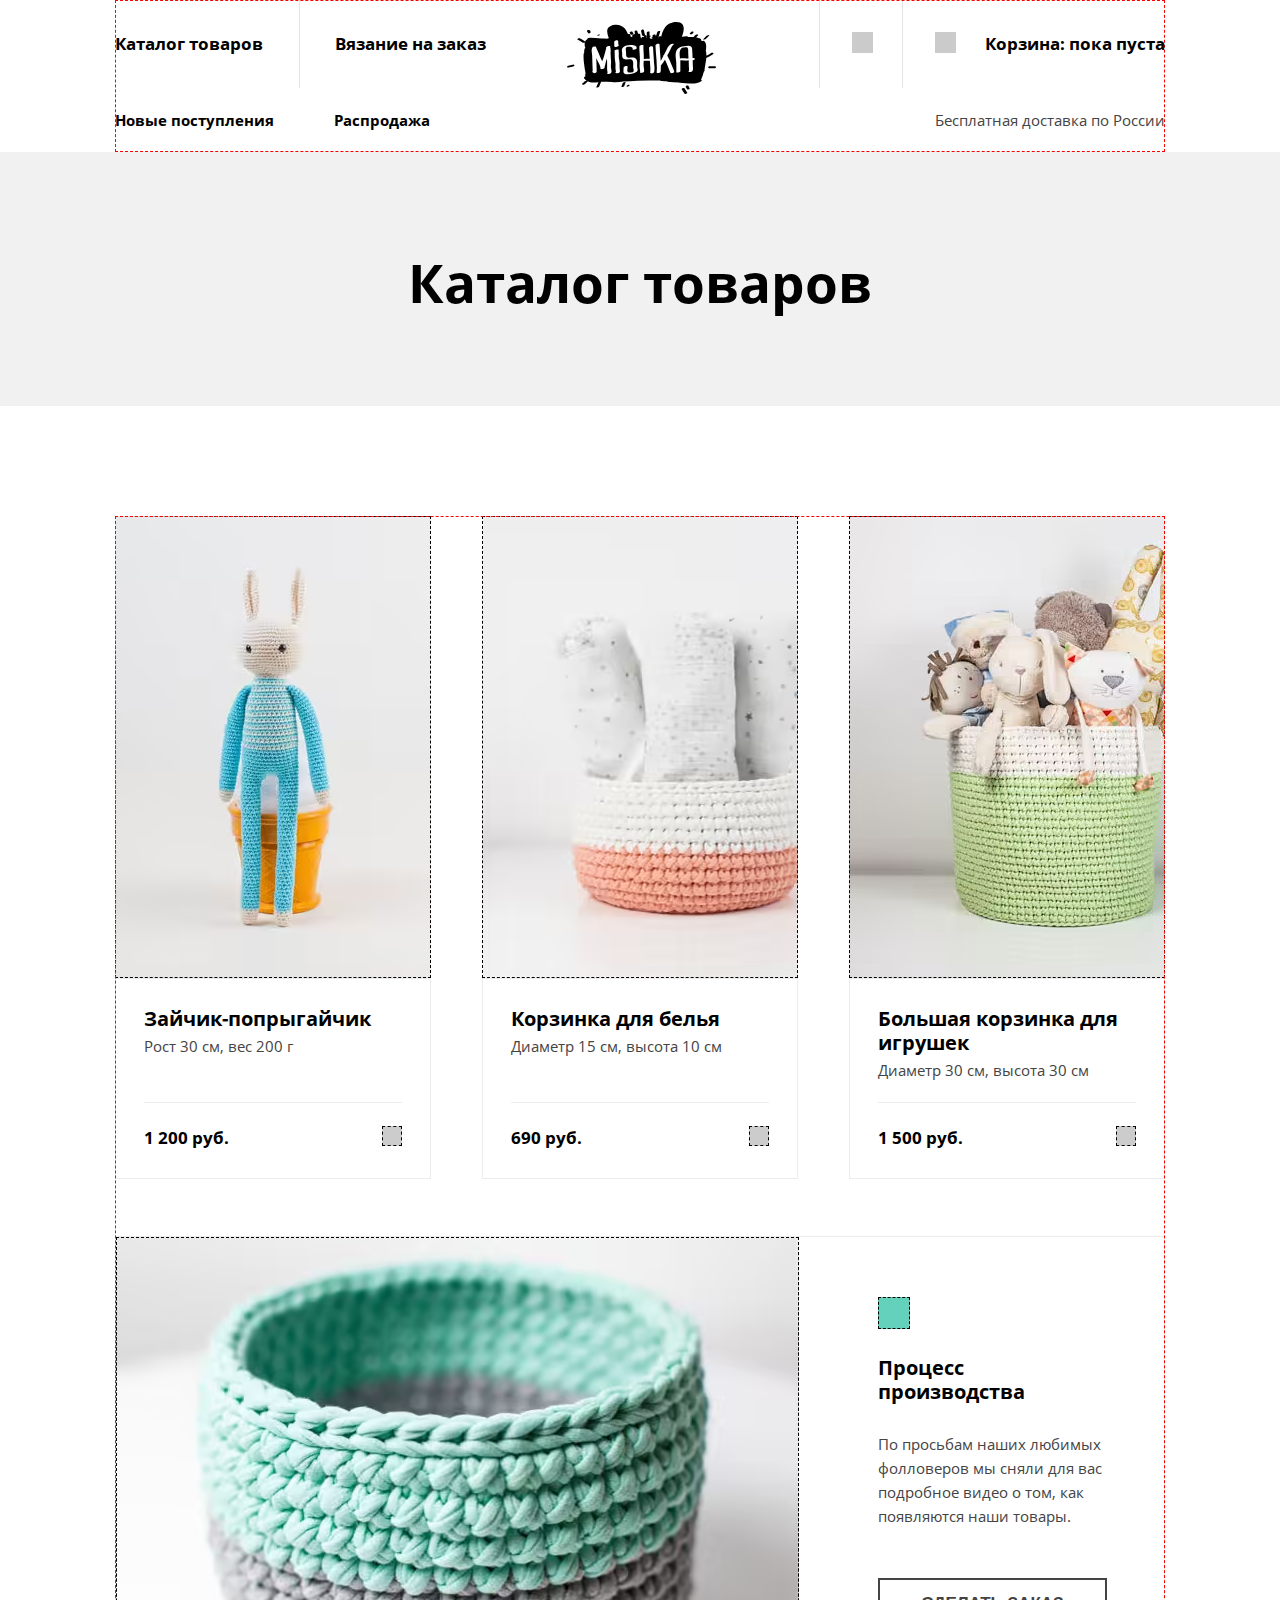
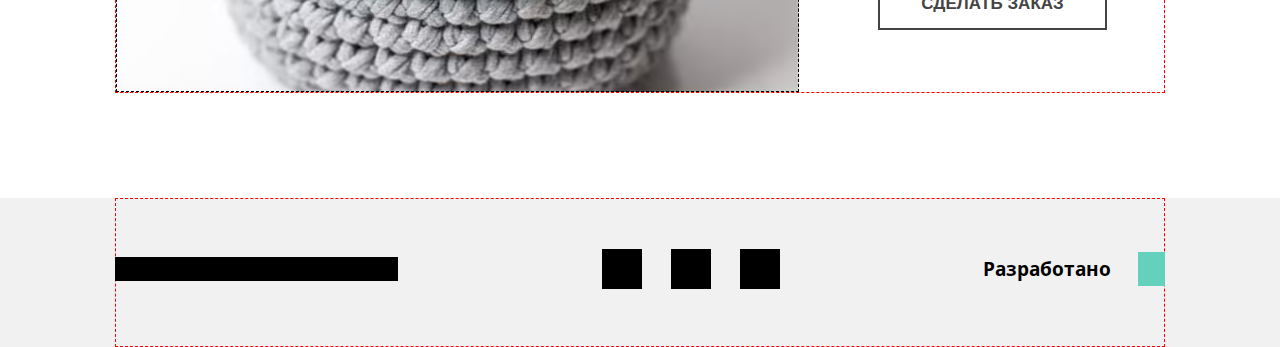
==== commit 69154042: "Deploying to gh-pages from @ AnnaLuna111/2051093-mishka-26@d61e585dad6283a00479c9aaf609eca65e56c54b " ====
--- a/catalog.html
+++ b/catalog.html
@@ -1 +1 @@
-<!DOCTYPE html><html class="page" lang="ru"><head><meta charset="utf-8"><meta name="viewport" content="width=device-width,initial-scale=1"><title>Каталог товаров | Мишка | HTML Academy</title><script>function addClass(A){document.documentElement.classList.add(A)}let avif=new Image;function check_webp_feature(a){let e=new Image;e.onload=function(){let A=0<e.width&&0<e.height;a(A)},e.onerror=function(){a(!1)},e.src="[data-uri]"}avif.src="[data-uri]",avif.onload=function(){addClass("avif")},avif.onerror=function(){check_webp_feature(function(A){return addClass(A?"webp":"")})};</script><link rel="stylesheet" href="./css/style.css"></head><body class="page__body main"><header class="main__header header page__centerer"><a class="header__logo logo" href="./index.html"><picture><source media="(min-width: 1150px)" srcset="img/header-logo-desktop.svg"><source media="(min-width: 768px)" srcset="img/header-logo-tablet.svg"><img class="logo__image" src="img/header-logo-mobile.svg" width="85" height="34" alt="Логотип интернет мазагина Мишка."></picture></a><nav class="header__nav nav"><button class="nav__toggle" type="button"><span class="visually-hidden">Открыть меню</span></button><div class="nav__wrapper nav__wrapper--close"><ul class="nav__list site-list"><li class="nav__item site-list__item"><a class="nav__link site-list__link" href="./catalog.html">Каталог товаров</a></li><li class="nav__item site-list__item site-list__item--bordered"><a class="nav__link site-list__link" href="./form.html">Вязание на заказ</a></li></ul><ul class="nav__list user-list"><li class="nav__item user-list__item"><a class="nav__link user-list__link" href="javascript:void(0)"><span class="user-list__text user-list__text--hidden">Поиск по сайту</span></a></li><li class="nav__item user-list__item"><a class="nav__link user-list__link" href="javascript:void(0)">Корзина: пока пуста</a></li></ul><ul class="nav__list promo-list"><li class="promo-list__item"><a class="promo-list__link" href="javascript:void(0)">Новые поступления</a></li><li class="promo-list__item"><a class="promo-list__link" href="javascript:void(0)">Распродажа</a></li></ul><span class="nav__delivery">Бесплатная доставка по России</span></div></nav></header><main class="main__content catalog-page"><section class="catalog-page__inner"><h1 class="catalog-page__title inner-title">Каталог товаров</h1><div class="catalog-page__product product"><div class="page__centerer"><h2 class="visually-hidden">Список товаров</h2><ul class="product__list"><li class="product__item product-card"><img class="product-card__image" src="#" alt=""><div class="product-card__wrapper"><h3 class="product-card__title product-title"><a class="product-card__link" href="javascript:void(0)">Зайчик-попрыгайчик</a></h3><p class="product-card__text text">Рост 30 см, вес 200 г</p><div class="product-card__footer-conatiner"><span class="product-card__price">1 200 руб.</span> <a class="product-card__button" href="javascript:void(0)"><span class="visually-hidden">В корзину</span></a></div></div></li><li class="product__item product-card"><img class="product-card__image" src="#" alt=""><div class="product-card__wrapper"><h3 class="product-card__title product-title"><a class="product-card__link" href="javascript:void(0)">Корзинка для белья</a></h3><p class="product-card__text text">Диаметр 15 см, высота 10 см</p><div class="product-card__footer-conatiner"><span class="product-card__price">690 руб.</span> <a class="product-card__button" href="javascript:void(0)"><span class="visually-hidden">В корзину</span></a></div></div></li><li class="product__item product-card"><img class="product-card__image" src="#" alt=""><div class="product-card__wrapper"><h3 class="product-card__title product-title"><a class="product-card__link" href="javascript:void(0)">Большая корзинка для игрушек</a></h3><p class="product-card__text text">Диаметр 30 см, высота 30 см</p><div class="product-card__footer-conatiner"><span class="product-card__price">1 500 руб.</span> <a class="product-card__button" href="javascript:void(0)"><span class="visually-hidden">В корзину</span></a></div></div></li></ul><div class="production"><div class="production__container production__container--title"><h3 class="production__title product-title">Процесс производства</h3><!--тут могло быть ваше видео--></div><div class="production__video"></div><div class="production__container"><p class="production__text">По просьбам наших любимых фолловеров мы сняли для вас подробное видео о том, как появляются наши товары.</p><button class="production__button button" type="button">Сделать заказ</button></div></div></div></div></section></main><footer class="main__footer footer"><div class="footer__container page__centerer"><a class="footer__main-logo logo" href="./index.html"><img class="logo__image" src="#" alt="Логотип интернет мазагина Мишка."></a><ul class="footer__list social"><li class="social__item"><a class="social__link social__link--vk" href="https://vk.com/htmlacademy" target="_blank"><span class="visually-hidden">Вконтакте</span></a></li><li class="social__item"><a class="social__link social__link--yt" href="https://www.youtube.com/user/htmlacademyru" target="_blank"><span class="visually-hidden">Ютуб</span></a></li><li class="social__item"><a class="social__link social__link--tg" href="https://t.me/htmlacademy" target="_blank"><span class="visually-hidden">Телеграм</span></a></li></ul><p class="footer__copyright">Разработано <a class="footer__logo" href="https://htmlacademy.ru/intensive/adaptive"><span class="visually-hidden">в HTML-Академии.</span></a></p></div></footer><div class="modal modal--close"><section class="modal__inner cart"><h2 class="cart__title title">Добавить в корзину</h2><form class="cart__form" action="https://echo.htmlacademy.ru" method="get"><fieldset class="cart__filter-group"><legend class="cart__text">Выберите размер:</legend><div class="cart__form-container"><label class="cart__label"><input class="cart__input" type="radio" name="size" value="s"> S</label> <label class="cart__label"><input class="cart__input cart__input--wide" type="radio" name="size" value="m"> M</label> <label class="cart__label"><input class="cart__input" type="radio" name="size" value="l"> L</label></div></fieldset><button class="cart__button button button--colorized" type="submit">Добавить</button></form></section></div></body></html>+<!DOCTYPE html><html class="page" lang="ru"><head><meta charset="utf-8"><meta name="viewport" content="width=device-width,initial-scale=1"><title>Каталог товаров | Мишка | HTML Academy</title><script>function addClass(A){document.documentElement.classList.add(A)}let avif=new Image;function check_webp_feature(a){let e=new Image;e.onload=function(){let A=0<e.width&&0<e.height;a(A)},e.onerror=function(){a(!1)},e.src="[data-uri]"}avif.src="[data-uri]",avif.onload=function(){addClass("avif")},avif.onerror=function(){check_webp_feature(function(A){return addClass(A?"webp":"")})};</script><link rel="stylesheet" href="./css/style.css"></head><body class="page__body main"><header class="main__header header page__centerer"><a class="header__logo logo" href="./index.html"><picture><source media="(min-width: 1150px)" srcset="img/header-logo-desktop.svg"><source media="(min-width: 768px)" srcset="img/header-logo-tablet.svg"><img class="logo__image" src="img/header-logo-mobile.svg" width="85" height="34" alt="Логотип интернет мазагина Мишка."></picture></a><nav class="header__nav nav"><button class="nav__toggle" type="button"><span class="visually-hidden">Открыть меню</span></button><div class="nav__wrapper nav__wrapper--close"><ul class="nav__list site-list"><li class="nav__item site-list__item"><a class="nav__link site-list__link" href="./catalog.html">Каталог товаров</a></li><li class="nav__item site-list__item site-list__item--bordered"><a class="nav__link site-list__link" href="./form.html">Вязание на заказ</a></li></ul><ul class="nav__list user-list"><li class="nav__item user-list__item"><a class="nav__link user-list__link" href="javascript:void(0)"><span class="user-list__text user-list__text--hidden">Поиск по сайту</span></a></li><li class="nav__item user-list__item"><a class="nav__link user-list__link" href="javascript:void(0)">Корзина: пока пуста</a></li></ul><ul class="nav__list promo-list"><li class="promo-list__item"><a class="promo-list__link" href="javascript:void(0)">Новые поступления</a></li><li class="promo-list__item"><a class="promo-list__link" href="javascript:void(0)">Распродажа</a></li></ul><span class="nav__delivery">Бесплатная доставка по России</span></div></nav></header><main class="main__content catalog-page"><section class="catalog-page__inner"><h1 class="catalog-page__title inner-title">Каталог товаров</h1><div class="catalog-page__product product"><div class="page__centerer"><h2 class="visually-hidden">Список товаров</h2><ul class="product__list"><li class="product__item product-card"><picture><source srcset="img/catalog/product-1-desktop@1x.avif, img/catalog/product-1-desktop@2x.avif 2x" type="image/avif" media="(min-width: 1150px)"><source srcset="img/catalog/product-1-tablet@1x.avif, img/catalog/product-1-tablet@2x.avif 2x" type="image/avif" media="(min-width: 768px)"><source srcset="img/catalog/product-1-mobile@1x.avif, img/catalog/product-1-mobile@2x.avif 2x" type="image/avif"><source srcset="img/catalog/product-1-desktop@1x.webp, img/catalog/product-1-desktop@2x.webp 2x" type="image/webp" media="(min-width: 1150px)"><source srcset="img/catalog/product-1-tablet@1x.webp, img/catalog/product-1-tablet@2x.webp 2x" type="image/webp" media="(min-width: 768px)"><source srcset="img/catalog/product-1-mobile@1x.webp, img/catalog/product-1-mobile@2x.webp 2x" type="image/webp"><source srcset="img/catalog/product-1-desktop@1x.jpg, img/catalog/product-1-desktop@2x.jpg 2x" type="image/jpg" media="(min-width: 1150px)"><source srcset="img/catalog/product-1-tablet@1x.jpg, img/catalog/product-1-tablet@2x.jpg 2x" type="image/jpg" media="(min-width: 768px)"><img class="product-card__image" src="img/catalog/product-1-mobile@1x.jpg" srcset="img/catalog/product-1-mobile@2x.jpg 2x" width="260" height="195" alt="Зайчик-попрыгайчик"></picture><div class="product-card__wrapper"><h3 class="product-card__title product-title"><a class="product-card__link" href="javascript:void(0)">Зайчик-попрыгайчик</a></h3><p class="product-card__text text">Рост 30 см, вес 200 г</p><div class="product-card__footer-conatiner"><span class="product-card__price">1 200 руб.</span> <a class="product-card__button" href="javascript:void(0)"><span class="visually-hidden">В корзину</span></a></div></div></li><li class="product__item product-card"><picture><source srcset="img/catalog/product-2-desktop@1x.avif, img/catalog/product-2-desktop@2x.avif 2x" type="image/avif" media="(min-width: 1150px)"><source srcset="img/catalog/product-2-tablet@1x.avif, img/catalog/product-2-tablet@2x.avif 2x" type="image/avif" media="(min-width: 768px)"><source srcset="img/catalog/product-2-mobile@1x.avif, img/catalog/product-2-mobile@2x.avif 2x" type="image/avif"><source srcset="img/catalog/product-2-desktop@1x.webp, img/catalog/product-2-desktop@2x.webp 2x" type="image/webp" media="(min-width: 1150px)"><source srcset="img/catalog/product-2-tablet@1x.webp, img/catalog/product-2-tablet@2x.webp 2x" type="image/webp" media="(min-width: 768px)"><source srcset="img/catalog/product-2-mobile@1x.webp, img/catalog/product-2-mobile@2x.webp 2x" type="image/webp"><source srcset="img/catalog/product-2-desktop@1x.jpg, img/catalog/product-2-desktop@2x.jpg 2x" type="image/jpg" media="(min-width: 1150px)"><source srcset="img/catalog/product-2-tablet@1x.jpg, img/catalog/product-2-tablet@2x.jpg 2x" type="image/jpg" media="(min-width: 768px)"><img class="product-card__image" src="img/catalog/product-2-mobile@1x.jpg" srcset="img/catalog/product-2-mobile@2x.jpg 2x" width="260" height="195" alt="Корзинка для белья"></picture><div class="product-card__wrapper"><h3 class="product-card__title product-title"><a class="product-card__link" href="javascript:void(0)">Корзинка для белья</a></h3><p class="product-card__text text">Диаметр 15 см, высота 10 см</p><div class="product-card__footer-conatiner"><span class="product-card__price">690 руб.</span> <a class="product-card__button" href="javascript:void(0)"><span class="visually-hidden">В корзину</span></a></div></div></li><li class="product__item product-card"><picture><source srcset="img/catalog/product-3-desktop@1x.avif, img/catalog/product-3-desktop@2x.avif 2x" type="image/avif" media="(min-width: 1150px)"><source srcset="img/catalog/product-3-tablet@1x.avif, img/catalog/product-3-tablet@2x.avif 2x" type="image/avif" media="(min-width: 768px)"><source srcset="img/catalog/product-3-mobile@1x.avif, img/catalog/product-3-mobile@2x.avif 2x" type="image/avif"><source srcset="img/catalog/product-3-desktop@1x.webp, img/catalog/product-3-desktop@2x.webp 2x" type="image/webp" media="(min-width: 1150px)"><source srcset="img/catalog/product-3-tablet@1x.webp, img/catalog/product-3-tablet@2x.webp 2x" type="image/webp" media="(min-width: 768px)"><source srcset="img/catalog/product-3-mobile@1x.webp, img/catalog/product-3-mobile@2x.webp 2x" type="image/webp"><source srcset="img/catalog/product-3-desktop@1x.jpg, img/catalog/product-3-desktop@2x.jpg 2x" type="image/jpg" media="(min-width: 1150px)"><source srcset="img/catalog/product-3-tablet@1x.jpg, img/catalog/product-3-tablet@2x.jpg 2x" type="image/jpg" media="(min-width: 768px)"><img class="product-card__image" src="img/catalog/product-3-mobile@1x.jpg" srcset="img/catalog/product-3-mobile@2x.jpg 2x" width="260" height="195" alt="Большая корзинка для игрушек"></picture><div class="product-card__wrapper"><h3 class="product-card__title product-title"><a class="product-card__link" href="javascript:void(0)">Большая корзинка для игрушек</a></h3><p class="product-card__text text">Диаметр 30 см, высота 30 см</p><div class="product-card__footer-conatiner"><span class="product-card__price">1 500 руб.</span> <a class="product-card__button" href="javascript:void(0)"><span class="visually-hidden">В корзину</span></a></div></div></li></ul><div class="production"><div class="production__container production__container--title"><h3 class="production__title product-title">Процесс производства</h3></div><div class="production__video"><picture><source srcset="img/production-video-desktop@1x.avif, img/production-video-desktop@2x.avif 2x" type="image/avif" media="(min-width: 1150px)"><source srcset="img/production-video-tablet@1x.avif, img/production-video-tablet@2x.avif 2x" type="image/avif" media="(min-width: 768px)"><source srcset="img/production-video-mobile@1x.avif, img/production-video-mobile@2x.avif 2x" type="image/avif"><source srcset="img/production-video-desktop@1x.webp, img/production-video-desktop@2x.webp 2x" type="image/webp" media="(min-width: 1150px)"><source srcset="img/production-video-tablet@1x.webp, img/production-video-tablet@2x.webp 2x" type="image/webp" media="(min-width: 768px)"><source srcset="img/production-video-mobile@1x.webp, img/production-video-mobile@2x.webp 2x" type="image/webp"><source srcset="img/production-video-desktop@1x.jpg, img/production-video-desktop@2x.jpg 2x" type="image/jpg" media="(min-width: 1150px)"><source srcset="img/production-video-tablet@1x.jpg, img/production-video-tablet@2x.jpg 2x" type="image/jpg" media="(min-width: 768px)"><img class="production__video" src="img/production-video-mobile@1x.jpg" srcset="img/production-video-mobile@2x.jpg 2x" width="260" height="150" alt="Процесс производства"></picture></div><div class="production__container"><p class="production__text">По просьбам наших любимых фолловеров мы сняли для вас подробное видео о том, как появляются наши товары.</p><button class="production__button button" type="button">Сделать заказ</button></div></div></div></div></section></main><footer class="main__footer footer"><div class="footer__container page__centerer"><a class="footer__main-logo logo" href="./index.html"><img class="logo__image" src="#" alt="Логотип интернет мазагина Мишка."></a><ul class="footer__list social"><li class="social__item"><a class="social__link social__link--vk" href="https://vk.com/htmlacademy" target="_blank"><span class="visually-hidden">Вконтакте</span></a></li><li class="social__item"><a class="social__link social__link--yt" href="https://www.youtube.com/user/htmlacademyru" target="_blank"><span class="visually-hidden">Ютуб</span></a></li><li class="social__item"><a class="social__link social__link--tg" href="https://t.me/htmlacademy" target="_blank"><span class="visually-hidden">Телеграм</span></a></li></ul><p class="footer__copyright">Разработано <a class="footer__logo" href="https://htmlacademy.ru/intensive/adaptive"><span class="visually-hidden">в HTML-Академии.</span></a></p></div></footer><div class="modal modal--close"><section class="modal__inner cart"><h2 class="cart__title title">Добавить в корзину</h2><form class="cart__form" action="https://echo.htmlacademy.ru" method="get"><fieldset class="cart__filter-group"><legend class="cart__text">Выберите размер:</legend><div class="cart__form-container"><label class="cart__label"><input class="cart__input" type="radio" name="size" value="s"> S</label> <label class="cart__label"><input class="cart__input cart__input--wide" type="radio" name="size" value="m"> M</label> <label class="cart__label"><input class="cart__input" type="radio" name="size" value="l"> L</label></div></fieldset><button class="cart__button button button--colorized" type="submit">Добавить</button></form></section></div></body></html>--- a/css/style.css
+++ b/css/style.css
@@ -1 +1 @@
-@font-face{font-family:"Open Sans";font-style:normal;font-weight:400;src:url(../fonts/opensans.woff2)format("woff2"),url(../fonts/opensans.woff)format("woff");font-display:swap}@font-face{font-family:"Open Sans";font-style:normal;font-weight:700;src:url(../fonts/opensansbold.woff2)format("woff2"),url(../fonts/opensansbold.woff)format("woff");font-display:swap}:root{--main-font:"Open Sans", "Arial", sans-serif;--base-color:#444444;--main-color:#000000;--accent-color:#63d1bb;--sec-accent-color:#56c3b2;--third-accent-color:#59d5bc;--fourth-accent-color:#46c1ae;--light-color:#ffffff;--light-accent-color:#f1f1f1;--border-color:#ececec;--border-modal-color:#c6c6c6;--accent-dark-color:#149080;--accent-link-color:#62d1ba;--pale-border-color:rgba(0, 0, 0, 0.1);--pale-link-color:rgba(70, 193, 174, 0.1);--pale-button-color:rgba(255, 255, 255, 0.3);--pale-accent-color:rgba(99, 209, 187, 0.3);--pale-main-color:rgba(0, 0, 0, 0.2);--pale-active-color:rgba(0, 0, 0, 0.3);--pale-modal-color:rgba(68, 68, 68, 0.1);--modal-shadow-color:rgba(0, 1, 1, 0.25)}img{max-width:100%;object-fit:contain;object-position:center}.page{font-family:var(--main-font);font-size:15px;line-height:24px;color:var(--base-color);background-color:var(--light-color)}.page__centerer{margin:0 30px;outline:1px dashed red;outline-offset:-1px}@media (min-width:768px){.page__centerer{margin:0 50px}}@media (min-width:1150px){.page__centerer{width:1050px;margin:0 auto}}@media (max-width:1149.99px){.page__centerer--desktop_on{display:contents}}@media (min-width:1150px){.page__centerer--desktop_off{display:contents}}.page__body{margin:0 auto}.visually-hidden{position:absolute;width:1px;height:1px;margin:-1px;border:0;padding:0;white-space:nowrap;-webkit-clip-path:inset(100%);clip-path:inset(100%);clip:rect(0 0 0 0);overflow:hidden}.inner-title{font-size:27px;line-height:30px;font-weight:700;text-align:center;color:var(--main-color)}@media (min-width:768px) and (max-width:1149.99px){.inner-title{font-size:43px;line-height:50px}}@media (min-width:1150px){.inner-title{font-size:53px;line-height:57px}}.title{font-size:25px;line-height:30px;font-weight:700;color:var(--main-color)}@media (min-width:768px) and (max-width:1149.99px){.title{font-size:43px;line-height:50px}}@media (min-width:1150px){.title{font-size:53px;line-height:57px}}.product-title{font-size:17px;font-weight:700;color:var(--main-color)}@media (min-width:768px){.product-title{font-size:20px}}.button,.header a{text-decoration:none}.button{padding:16px;font-size:18px;line-height:20px;font-weight:700;text-align:center;text-transform:uppercase;color:var(--base-color);background:var(--light-color);border:2px solid var(--base-color)}@media (min-width:768px){.button{font-size:17px}}.button:active,.button:hover{color:var(--light-color);background:var(--base-color)}.button:active{color:var(--pale-button-color)}.button--colorized{color:var(--light-color);background:var(--accent-color);border-color:var(--accent-color)}.button--colorized:active,.button--colorized:hover{color:var(--base-color);background:var(--light-color)}.button--colorized:active{color:var(--pale-main-color);border-color:var(--pale-accent-color)}.header{position:relative;display:flex;padding:22px 0}.header a{color:var(--main-color)}.header a:hover{opacity:.6}.header a:active{opacity:.3}@media (min-width:768px){.header{display:block;padding:0}}.header__logo{position:absolute;top:22px;left:36%}@media (min-width:768px) and (max-width:1149.99px){.header__logo{left:0}}@media (min-width:1150px){.header__logo{left:43%}}.header__nav{margin-left:auto}@media (min-width:768px){.header__nav{margin:0}}.nav__toggle,.user-list__link::before{width:40px;height:40px;background:var(--main-color);outline:1px dashed #000;outline-offset:-1px}@media (min-width:768px){.nav__toggle{display:none}}@media (max-width:767.99px){.nav__wrapper{position:absolute;top:79px;left:-30px;right:-30px;display:flex;flex-direction:column;background:var(--light-color);z-index:2}.nav__wrapper--close{display:none}}@media (min-width:768px){.nav__wrapper{display:grid;grid-template-columns:1fr 1fr;grid-template-areas:"user user""site delivery"}}@media (min-width:1150px){.nav__wrapper{gap:0 150px;grid-template-areas:"site user""promo delivery"}}.nav__list{display:flex;flex-direction:column;margin:0;padding:0;font-size:17px;font-weight:700;list-style:none}@media (min-width:768px){.nav__list{flex-direction:row}}.nav__item{padding:27px 30px}@media (--main-color){.nav__item{border-top:1px solid var(--pale-border-color)}}@media (max-width:767.99px){.nav__link{padding-left:46px}}.nav__delivery{display:none}@media (min-width:768px){.nav__delivery{display:block;grid-area:delivery;margin-left:auto;padding:20px 0}}@media (min-width:768px) and (max-width:1149.99px){.site-list{grid-area:site;font-size:15px}.site-list__item{width:167px;padding:20px 0}}@media (min-width:1150px){.site-list__item{width:184px;padding:32px 0}.site-list__item--bordered{padding-left:35px;border-left:1px solid var(--pale-border-color)}}.user-list{grid-area:user}@media (min-width:768px){.user-list{margin-left:auto}.user-list__item{padding:32px 0;border-left:1px solid var(--pale-border-color)}}.user-list__link{position:relative}@media (min-width:768px){.user-list__link{padding-left:82px}}.user-list__link::before{position:absolute;left:0;width:21px;height:21px;opacity:.2;content:""}@media (min-width:768px){.user-list__link::before{left:32px}}.user-list__link:hover::before{background:var(--accent-color);opacity:1}.user-list__link:active::before{background:var(--accent-color);opacity:.3}@media (min-width:768px){.user-list__text--hidden{display:none}}.promo-list{display:none}@media (min-width:1150px){.promo-list{display:flex;grid-area:promo;padding:20px 0;font-size:15px}}.promo-list__item{padding-right:60px}.logo__image{width:85px;height:34px}@media (min-width:768px) and (max-width:1149.99px){.logo__image{width:113px;height:46px}}@media (min-width:1150px){.logo__image{width:149px;height:72px}}.main{display:flex;flex-direction:column}.main__content{flex-grow:1}.intro{position:relative;padding-bottom:133px;background:var(--light-accent-color)url(../img/intro-mobile@1x.jpg)no-repeat center/cover;text-align:center}@media (min-width:768px){.intro{padding-bottom:0;background-image:url(../img/intro-tablet@1x.jpg)}}@media (min-width:1150px){.intro{background-image:url(../img/intro-desktop@1x.jpg)}}@media (-webkit-min-device-pixel-ratio:2),(min-resolution:2dppx){.intro{background-image:url(../img/intro-mobile@2x.jpg)}}@media (-webkit-min-device-pixel-ratio:2) and (min-width:768px),(min-resolution:2dppx) and (min-width:768px){.intro{background-image:url(../img/intro-tablet@2x.jpg)}}@media (-webkit-min-device-pixel-ratio:2) and (min-width:1150px),(min-resolution:2dppx) and (min-width:1150px){.intro{background-image:url(../img/intro-desktop@2x.jpg)}}.intro__title{margin:0;padding:80px 30px 324px}@media (min-width:768px){.intro__title{padding:155px 50px 480px}}.intro__container{position:absolute;left:0;right:0;bottom:0}@media (max-width:767.99px){.intro__container{left:-30px;right:-30px}}.intro__list{display:flex;flex-direction:column;margin:0;padding:0;text-align:left;list-style:none}@media (min-width:768px){.intro__list{flex-direction:row}.intro__list .intro__item{flex-grow:1}}.intro__link{position:relative;display:block;padding:24px 30px 31px;font-size:19px;font-weight:700;color:var(--light-color);text-decoration:none}.intro__link::after{position:absolute;top:21px;right:27px;width:60px;height:62px;background:var(--accent-dark-color);opacity:.5;outline:1px dashed #000;outline-offset:-1px;content:""}.intro__link:hover{padding-bottom:36px}.intro__link:hover::after{opacity:.7}.intro__link:active::after{opacity:.3}@media (min-width:768px){.intro__link{padding:25px 26px 34px;font-size:20px;line-height:30px}.intro__link:hover{margin-top:-5px;padding-bottom:39px}}.intro__link--stuff{background:var(--accent-color)}.intro__link--stuff:active,.intro__link--stuff:hover{background:var(--third-accent-color)}.intro__link--toy{background:var(--sec-accent-color)}.footer a:hover::after,.intro__link--toy:active,.intro__link--toy:hover{background:var(--fourth-accent-color)}.offer{display:flex;flex-direction:column;padding:30px 0 36px}@media (min-width:768px){.offer{display:grid;grid-template-columns:2fr 1fr 1fr;grid-template-areas:"title title promo""text image image""table image image""price image image""button image image";padding:40px 0 50px}}@media (min-width:1150px){.offer{grid-template-columns:1fr 2fr 3fr;grid-template-areas:"promo title image""promo text image""promo table image""promo price image""promo button image";padding:54px 0 70px}}.offer__title{margin:0 0 4px;grid-area:title}@media (min-width:768px) and (max-width:1149.99px){.offer__title{margin-bottom:38px}}@media (min-width:1150px){.offer__title{grid-column:2/4;margin:64px 0 35px}}.offer__promo{font-size:17px;line-height:20px;font-weight:700;text-transform:uppercase;color:var(--accent-color);grid-area:promo}@media (min-width:768px){.offer__promo{margin-top:74px;width:100px;line-height:17px;text-align:center;justify-self:center}}@media (min-width:768px) and (max-width:1149.99px){.offer__promo{margin:10px 13px 0 0;justify-self:end}}.offer__text{grid-area:text}@media (min-width:768px){.offer__text{margin:-12px 0 48px;font-size:17px;line-height:30px}}@media (min-width:1150px){.offer__text{margin-bottom:60px}}.offer__list{display:grid;grid-template-columns:30% 55%;margin:0 0 28px;grid-area:table}@media (min-width:768px) and (max-width:1149.99px){.offer__list{grid-template-columns:30% 60%;margin-bottom:57px}}@media (min-width:1150px){.offer__list{margin-bottom:109px}}.offer__item{margin:0;padding:7px 2px;line-height:20px;border-bottom:1px solid var(--border-color)}.offer__container{grid-area:image;z-index:-1}.about__item::before,.offer__image{outline:1px dashed #000;outline-offset:-1px}.offer__image{display:block;width:260px;height:315px;margin-bottom:25px}@media (min-width:768px){.offer__image{width:334px;height:404px;margin:0 0 0 auto}}@media (min-width:1150px){.offer__image{width:525px;height:636px}}.offer__price{display:block;margin-bottom:25px;font-size:17px;line-height:24px;font-weight:700;text-align:center;grid-area:price}@media (min-width:768px){.offer__price{margin-bottom:33px;font-size:20px}}.offer__button{grid-area:button}@media (min-width:768px){.offer__button{display:inline-block;width:80%}}.about{padding:31px 0}@media (min-width:768px){.about{padding:43px 0 83px}}@media (min-width:1150px){.about{padding:68px 0 90px}}.about__title{margin:0 0 28px}@media (min-width:768px){.about__title{margin-bottom:41px}}@media (min-width:1150px){.about__title{margin-left:175px}}.about__list{display:grid;grid-template-columns:1fr 1fr;gap:50px;padding:0;list-style:none}@media (max-width:767.99px){.about__list{display:flex;flex-wrap:wrap}}@media (min-width:1150px){.about__list{margin:0 175px}}.about__item{display:flex;flex-direction:column;gap:20px;font-size:17px;line-height:20px;font-weight:700;color:var(--main-color)}@media (max-width:767.99px){.about__item:nth-of-type(2n+2){order:1}}@media (min-width:768px){.about__item{font-size:20px;line-height:22px}}.about__item::before{width:55px;height:38px;background:var(--accent-color);content:""}.review{position:relative;display:flex;flex-direction:column;padding:27px 0}@media (min-width:768px){.review{display:grid;grid-template-columns:auto 175px;grid-template-areas:"title button""text text";padding:82px 0 47px}.review::before{position:absolute;top:0;left:-50px;width:350px;height:457px;background:url(../img/review-tablet@1x.jpg)no-repeat center/cover;content:"";outline:1px dashed #000;outline-offset:-1px;z-index:-1}}@media (min-width:768px) and (-webkit-min-device-pixel-ratio:2),(min-width:768px) and (min-resolution:2dppx){.review::before{background-image:url(../img/review-tablet@2x.jpg)}}@media (min-width:1150px){.review{padding:78px 0 96px 175px;box-sizing:border-box}.review::before{left:0}}.review__title{margin:0;grid-area:title}@media (min-width:768px){.review__title{margin-bottom:40px}}.review__list{margin:0 0 30px;padding:0;list-style:none;grid-area:text}@media (min-width:768px){.review__list{margin:0}}.review__text{margin:0 0 33px;line-height:30px}@media (min-width:768px){.review__text{margin-bottom:61px;font-size:17px}}@media (min-width:1150px){.review__text{margin-bottom:44px}}.review__author{margin:0;font-size:17px;grid-area:author}@media (min-width:768px){.review__author{font-size:18px}}@media (min-width:768px) and (max-width:1149.99px){.review__author{margin-bottom:10px}}.review__slider-buttons{display:flex;margin-bottom:38px}@media (min-width:768px){.review__slider-buttons{position:absolute;bottom:60px;right:16px;margin:0}}@media (min-width:1150px){.review__slider-buttons{bottom:96px;right:18px}}.review__slider-button{position:relative;display:inline-block;flex-grow:1;padding:13px 38px;width:26px;height:50px;border:1px solid var(--border-color)}.review__slider-button::after{position:absolute;top:0;left:0;width:100%;height:100%;content:"";background:var(--main-color)}.review__slider-button:hover::after{opacity:.6}.review__slider-button:active::after{opacity:.3}@media (min-width:768px){.review__slider-button{margin-left:37px;border:0}}.review__button{margin-bottom:18px;grid-area:button}@media (min-width:768px){.review__button{align-self:start}}.contacts{padding:38px 0}@media (min-width:768px){.contacts{padding:68px 0 57px}}@media (min-width:1150px){.contacts{padding:71px 0 105px 175px;box-sizing:border-box;display:grid;grid-template-columns:2fr 3fr;grid-template-areas:"contacts map""button map"}}.contacts__container{display:flex;flex-direction:column;outline:1px dashed #000;outline-offset:-1px;grid-area:contacts}.contacts__container--button{grid-area:button;align-items:center}.contacts__title{position:relative;margin:0 0 28px}@media (min-width:768px){.contacts__title{margin-bottom:49px}.contacts__title::before{position:absolute;top:-12px;right:50px;width:47px;height:81px;content:"";outline:1px dashed #000;outline-offset:-1px}}@media (min-width:1150px){.contacts__title{margin:79px 0 34px}.contacts__title::before{left:-112px}}.contacts__list{display:grid;grid-template-columns:76px 185px;margin:0 0 62px}@media (min-width:768px) and (max-width:1149.99px){.contacts__list{grid-template-columns:1fr 3fr 1fr 3fr;margin-bottom:49px}}@media (min-width:1150px){.contacts__list{grid-template-columns:82px 250px;gap:33px 0}}.contacts__item{margin:0;padding:20px 2px;font-size:14px;line-height:30px}.contacts__item a{color:inherit;text-decoration:none;border-bottom:1px solid var(--accent-link-color)}.contacts__item a:active,.contacts__item a:hover{color:var(--fourth-accent-color);border-color:var(--fourth-accent-color)}.contacts__item a:active{border-color:var(--pale-link-color)}@media (min-width:768px){.contacts__item{font-size:17px;padding:0 2px}}@media (min-width:768px) and (max-width:1149.99px){.contacts__item{padding:0}}.contacts__map{width:100%;height:455px;outline:1px dashed #000;outline-offset:-1px;grid-area:map}@media (min-width:768px){.contacts__map{height:457px}}@media (min-width:1150px){.contacts__map{width:527px;height:457px}}.contacts__button{display:inline-block;margin-top:42px}@media (min-width:768px) and (max-width:1149.99px){.contacts__button{margin-top:55px;padding:16px 30px}}@media (min-width:1150px){.contacts__button{margin:0 auto 0 0;padding:16px 36px}}.catalog-page__inner{background:var(--light-accent-color)}.catalog-page__title{margin:0;padding:73px 0}@media (min-width:768px){.catalog-page__title{padding:101px 0 75px}}@media (min-width:1150px){.catalog-page__title{padding:102px 0 95px}}.catalog-page__product{background:var(--light-color)}.product{display:flex;flex-direction:column;gap:30px;padding:30px 0 55px}@media (min-width:768px) and (max-width:1149.99px){.product{padding:65px 0}}@media (min-width:1150px){.product{padding:110px 0 105px}}.product__list{display:flex;flex-wrap:wrap;justify-content:center;gap:30px;margin:0 0 30px;padding:0;list-style:none}@media (min-width:768px) and (max-width:1149.99px){.product__list{gap:54px;margin-bottom:54px}}@media (min-width:1150px){.product__list{justify-content:space-between;margin-bottom:57px}}.product-card{display:flex;flex-direction:column;width:260px}@media (min-width:768px) and (max-width:1149.99px){.product-card{flex-direction:row;width:668px}}@media (min-width:1150px){.product-card{width:316px}}.product-card__image{flex-shrink:0;width:260px;height:195px;outline:1px dashed #000;outline-offset:-1px}@media (min-width:768px) and (max-width:1149.99px){.product-card__image{width:334px;height:334px}}@media (min-width:1150px){.product-card__image{width:316px;height:462px}}.product-card__wrapper{display:flex;flex-direction:column;padding:28px;border:1px solid var(--border-color)}.product-card__wrapper:hover{box-shadow:0 6px 10px var(--pale-border-color)}.product-card__wrapper:active,.product-card__wrapper:focus-within{box-shadow:0 3px 5px var(--pale-border-color)}@media (min-width:768px) and (max-width:1149.99px){.product-card__wrapper{width:334px}}@media (min-width:1150px){.product-card__wrapper{height:100%}}.product-card__title{margin:0}.product-card__link{margin-bottom:6px;color:inherit;text-decoration:none}.product-card__link:hover{opacity:.6}.product-card__link:active{opacity:.3}.product-card__text{margin:0 0 17px;font-size:13px;line-height:30px}@media (min-width:768px){.product-card__text{font-size:15px}}.product-card__footer-conatiner{display:flex;justify-content:space-between;margin-top:auto;padding-top:23px;border-top:1px solid var(--border-color)}.product-card__price{font-weight:700;color:var(--main-color)}@media (min-width:768px){.product-card__price{font-size:17px}}.product-card__button{position:relative;width:20px;height:20px}.product-card__button::after{position:absolute;width:100%;height:100%;content:"";background:var(--pale-main-color);outline:1px dashed #000;outline-offset:-1px}.product-card__button:hover::after{background:var(--accent-color)}.product-card__button:active::after{background:var(--pale-accent-color)}.production{display:flex;flex-direction:column;box-sizing:border-box;border:1px solid var(--border-color)}@media (min-width:1150px){.production{display:grid;grid-template-columns:683px auto;grid-template-areas:"video title""video content";width:100%}}.production:hover{box-shadow:0 6px 10px var(--pale-border-color)}.production:active,.production:focus-within{box-shadow:0 3px 5px var(--pale-border-color)}.production__container{display:flex;flex-direction:column;padding:21px 30px;grid-area:content}@media (min-width:768px) and (max-width:1149.99px){.production__container{padding:12px 40px}}@media (min-width:1150px){.production__container{padding:13px 57px 13px 79px}}.production__container--title{grid-area:title}@media (max-width:767.99px){.production__container--title{padding-right:0}}.production__title{display:flex;gap:25px;align-items:center;margin:0 0 5px}@media (min-width:768px){.production__title{margin:29px 0 0;gap:33px}}@media (min-width:1150px){.production__title{margin-top:47px;flex-direction:column;gap:27px;align-items:flex-start}}.production__title::before{width:32px;height:32px;background:var(--accent-color);outline:1px dashed #000;outline-offset:-1px;content:""}.production__video{align-self:center;width:260px;height:150px;outline:1px dashed #000;outline-offset:-1px}@media (min-width:768px) and (max-width:1149.99px){.production__video{order:-1;width:668px;height:450px}}@media (min-width:1150px){.production__video{width:683px;height:455px;grid-area:video}}.production__text{margin:14px 0 40px;font-size:13px}@media (min-width:768px){.production__text{font-size:15px;margin-top:0}}@media (min-width:1150px){.production__text{margin-bottom:50px}}.production__button{margin:0 4px 12px;line-height:16px}@media (min-width:768px) and (max-width:1149.99px){.production__button{margin:0 2px 34px}}@media (min-width:1150px){.production__button{margin:0 0 47px}}.order-page__inner{background:var(--light-accent-color)}.order-page__title{margin:0;padding:73px 22px}.order{background:var(--light-color);padding-bottom:55px}@media (min-width:768px){.order{padding:50px 0}}.order__text{padding:17px 0 15px;font-size:13px}@media (min-width:768px){.order__text{font-size:17px;line-height:30px;padding:4px 0 15px}}@media (min-width:1150px){.order__text{box-sizing:border-box;padding-left:175px;padding-right:190px}}.form{display:flex;flex-direction:column}@media (min-width:768px){.form__wrapper,.form__wrapper input{background:var(--light-accent-color)}}.form__filter-group{display:grid;padding:15px 0;outline:1px dashed #000;outline-offset:-1px}@media (min-width:768px){.form__filter-group{grid-template-columns:1fr 3fr;align-items:baseline;padding:50px 0}}@media (min-width:1150px){.form__filter-group{grid-template-columns:1fr 4fr;padding-right:175px;box-sizing:border-box}}.form__filter-title{display:flex;gap:20px;align-items:center;margin:0 0 25px;font-size:17px;line-height:16px;font-weight:700;text-transform:uppercase;color:var(--accent-color)}.form__filter-title::after{flex-grow:1;height:1px;background:var(--accent-link-color);content:""}@media (min-width:768px){.form__filter-title::after{display:none}}@media (min-width:1150px){.form__filter-title{padding-left:47px}}.form__filter-list{display:grid;gap:20px;margin:0;padding:0;list-style:none}@media (min-width:768px){.form__filter-list--checkbox{grid-template-columns:1fr 1fr}}@media (min-width:1150px){.form__filter-list--checkbox{grid-template-columns:1fr 1fr 1fr}}.form__filter-item{margin-bottom:15px}.form__text{font-size:17px;line-height:18px;color:var(--main-color)}@media (min-width:768px){.form__text{font-size:19px}}.form__filter-container{display:flex;flex-direction:column}.form__filter-label{font-weight:700;margin-top:16px}@media (min-width:768px){.form__filter-label{display:flex;gap:25px;align-items:baseline}}.form__filter-icon{position:relative;margin-bottom:20px}.form__filter-icon::before{position:absolute;top:12px;right:3px;width:32px;height:24px;background:var(--pale-main-color);content:"";z-index:100}@media (min-width:768px){.form__filter-icon::before{top:17px;right:22px}}@media (min-width:1150px){.form__filter-icon::before{right:4px}}.form__filter-icon:active::before,.form__filter-icon:hover::before{background:var(--accent-link-color)}.form__filter-input{width:100%;padding:17px 0;font-family:inherit;color:var(--base-color);border:0;border-bottom:2px solid var(--main-color);box-sizing:border-box}.form__filter-input::placeholder,.form__filter-text::placeholder{color:var(--pale-main-color)}.filter__input:hover::before,.form__filter-input:active,.form__filter-input:hover,.form__filter-text:active,.form__filter-text:hover{border-color:var(--accent-link-color)}@media (min-width:768px){.form__filter-input{padding:17px}}.form__filter-text{padding:17px;font-family:inherit;border:2px solid var(--base-color)}.form__container{display:flex;flex-direction:column;gap:30px}@media (min-width:768px){.form__container{flex-direction:row;justify-content:space-between;align-items:baseline}}@media (min-width:1150px){.form__container{padding:0 175px;box-sizing:border-box}}.form__tip{font-size:14px;line-height:16px}@media (min-width:768px){.form__tip{font-size:17px;line-height:30px;order:2}.form__button{padding:18px 32px}}.filter__label{display:flex;align-items:center;gap:23px}@media (min-width:768px){.filter__label{gap:30px}}.filter__label--radio{gap:19px}@media (min-width:768px){.filter__label--radio{gap:26px}}.filter__input{position:relative;margin:0;-webkit-appearance:none;appearance:none}.filter__input::before{box-sizing:border-box;content:"";display:block;width:42px;height:42px;border:2px solid var(--base-color)}.filter__input:active::before{border-color:var(--pale-active-color)}.filter__input--radio::before{border-radius:50%}.filter__input--radio:checked::after{position:absolute;top:12px;left:12px;width:18px;height:18px;background:var(--accent-link-color);border-radius:50%;content:""}.filter__input--checkbox::before{width:38px;height:38px}.filter__input--checkbox:checked::after{position:absolute;top:9px;left:9px;width:19px;height:9px;border-left:2px solid var(--main-color);border-bottom:2px solid var(--main-color);transform:rotate(-45deg);content:""}.footer{background-color:var(--light-accent-color)}.footer a{position:relative}.footer a::after{position:absolute;top:0;left:0;width:100%;height:100%;content:"";z-index:2}.footer a:active::after{background:var(--fourth-accent-color);opacity:.3}.footer__container{display:flex;flex-direction:column;align-items:center;padding:25px 0}@media (min-width:768px){.footer__container{flex-direction:row;justify-content:space-between;padding:51px 0 58px}}@media (max-width:767.99px){.footer__container{position:relative}.footer__container::before{position:absolute;top:93px;width:100%;height:1px;background:var(--pale-border-color);content:"";z-index:4}}.footer__main-logo{display:none}@media (min-width:768px){.footer__main-logo{display:block}.footer__main-logo::after{background:var(--main-color)}}.footer__list{margin:0;padding:0}@media (max-width:767.99px){.footer__list{padding-bottom:28px}}.footer__copyright{display:flex;gap:27px;align-items:center;margin:0;font-size:19px;line-height:18px;font-weight:700;color:var(--main-color)}@media (max-width:767.99px){.footer__copyright{margin:22px 0 0}}.footer__logo{display:block;width:27px;height:34px}.footer__logo::after{background:var(--accent-color)}.social{display:flex;gap:29px;list-style:none}.social__item{box-sizing:border-box}.social__link{display:block;width:40px;height:40px}.social__link::after{background:var(--main-color)}.modal{position:fixed;top:0;left:0;display:flex;width:100%;height:100%;background:rgba(255,255,255,.9)}.modal--close{display:none}.modal__inner{position:relative;margin:auto;padding:28px 28px 46px;background:var(--light-color);border:2px solid var(--border-modal-color);box-shadow:0 5px 10px var(--modal-shadow-color);box-sizing:border-box}@media (min-width:768px){.modal__inner{padding:38px 95px 46px}}.cart{width:320px}@media (min-width:768px){.cart{width:566px}}.cart__title{margin:0 50px 14px;text-transform:uppercase;text-align:center}@media (min-width:768px){.cart__title{margin:0 0 11px;font-size:30px;line-height:57px}}.cart__form{display:flex;flex-direction:column}@media (min-width:768px){.cart__form{padding:0 13px}}.cart__filter-group{margin-bottom:31px;padding:0;border:0}.cart__text{margin:0 auto 20px;padding:0;font-size:15px;line-height:30px}@media (min-width:768px){.cart__text{font-size:17px}}.cart__form-container{display:flex;justify-content:space-between}.cart__label{position:relative;padding:18px 36px;font-size:17px;line-height:16px;font-weight:700}@media (min-width:768px){.cart__label{padding:18px 54px 18px 50px}}.cart__input{position:absolute;top:-4px;left:-6px;-webkit-appearance:none;appearance:none}.cart__input--wide{left:-2px}.cart__input::before{position:absolute;top:0;left:0;width:82px;height:52px;box-sizing:border-box;border:2px solid var(--pale-modal-color);content:""}@media (min-width:768px){.cart__input::before{width:112px}}.cart__input:hover::before{border-color:var(--base-color)}.cart__input:active::before{border-color:var(--accent-link-color)}+@font-face{font-family:"Open Sans";font-style:normal;font-weight:400;src:url(../fonts/opensans.woff2)format("woff2"),url(../fonts/opensans.woff)format("woff");font-display:swap}@font-face{font-family:"Open Sans";font-style:normal;font-weight:700;src:url(../fonts/opensansbold.woff2)format("woff2"),url(../fonts/opensansbold.woff)format("woff");font-display:swap}:root{--main-font:"Open Sans", "Arial", sans-serif;--base-color:#444444;--main-color:#000000;--accent-color:#63d1bb;--sec-accent-color:#56c3b2;--third-accent-color:#59d5bc;--fourth-accent-color:#46c1ae;--light-color:#ffffff;--light-accent-color:#f1f1f1;--border-color:#ececec;--border-modal-color:#c6c6c6;--accent-dark-color:#149080;--accent-link-color:#62d1ba;--pale-border-color:rgba(0, 0, 0, 0.1);--pale-link-color:rgba(70, 193, 174, 0.1);--pale-button-color:rgba(255, 255, 255, 0.3);--pale-accent-color:rgba(99, 209, 187, 0.3);--pale-main-color:rgba(0, 0, 0, 0.2);--pale-active-color:rgba(0, 0, 0, 0.3);--pale-modal-color:rgba(68, 68, 68, 0.1);--modal-shadow-color:rgba(0, 1, 1, 0.25)}img{max-width:100%;object-fit:contain;object-position:center}.page{font-family:var(--main-font);font-size:15px;line-height:24px;color:var(--base-color);background-color:var(--light-color)}.page__centerer{margin:0 30px;outline:1px dashed red;outline-offset:-1px}@media (min-width:768px){.page__centerer{margin:0 50px}}@media (min-width:1150px){.page__centerer{width:1050px;margin:0 auto}}@media (max-width:1149.99px){.page__centerer--desktop_on{display:contents}}@media (min-width:1150px){.page__centerer--desktop_off{display:contents}}.page__body{margin:0 auto}.visually-hidden{position:absolute;width:1px;height:1px;margin:-1px;border:0;padding:0;white-space:nowrap;-webkit-clip-path:inset(100%);clip-path:inset(100%);clip:rect(0 0 0 0);overflow:hidden}.inner-title{font-size:27px;line-height:30px;font-weight:700;text-align:center;color:var(--main-color)}@media (min-width:768px) and (max-width:1149.99px){.inner-title{font-size:43px;line-height:50px}}@media (min-width:1150px){.inner-title{font-size:53px;line-height:57px}}.title{font-size:25px;line-height:30px;font-weight:700;color:var(--main-color)}@media (min-width:768px) and (max-width:1149.99px){.title{font-size:43px;line-height:50px}}@media (min-width:1150px){.title{font-size:53px;line-height:57px}}.product-title{font-size:17px;font-weight:700;color:var(--main-color)}@media (min-width:768px){.product-title{font-size:20px}}.button,.header a{text-decoration:none}.button{padding:16px;font-size:18px;line-height:20px;font-weight:700;text-align:center;text-transform:uppercase;color:var(--base-color);background:var(--light-color);border:2px solid var(--base-color)}@media (min-width:768px){.button{font-size:17px}}.button:active,.button:hover{color:var(--light-color);background:var(--base-color)}.button:active{color:var(--pale-button-color)}.button--colorized{color:var(--light-color);background:var(--accent-color);border-color:var(--accent-color)}.button--colorized:active,.button--colorized:hover{color:var(--base-color);background:var(--light-color)}.button--colorized:active{color:var(--pale-main-color);border-color:var(--pale-accent-color)}.header{position:relative;display:flex;padding:22px 0}.header a{color:var(--main-color)}.header a:hover{opacity:.6}.header a:active{opacity:.3}@media (min-width:768px){.header{display:block;padding:0}}.header__logo{position:absolute;top:22px;left:36%}@media (min-width:768px) and (max-width:1149.99px){.header__logo{left:0}}@media (min-width:1150px){.header__logo{left:43%}}.header__nav{margin-left:auto}@media (min-width:768px){.header__nav{margin:0}}.nav__toggle,.user-list__link::before{width:40px;height:40px;background:var(--main-color);outline:1px dashed #000;outline-offset:-1px}@media (min-width:768px){.nav__toggle{display:none}}@media (max-width:767.99px){.nav__wrapper{position:absolute;top:79px;left:-30px;right:-30px;display:flex;flex-direction:column;background:var(--light-color);z-index:2}.nav__wrapper--close{display:none}}@media (min-width:768px){.nav__wrapper{display:grid;grid-template-columns:1fr 1fr;grid-template-areas:"user user""site delivery"}}@media (min-width:1150px){.nav__wrapper{gap:0 150px;grid-template-areas:"site user""promo delivery"}}.nav__list{display:flex;flex-direction:column;margin:0;padding:0;font-size:17px;font-weight:700;list-style:none}@media (min-width:768px){.nav__list{flex-direction:row}}.nav__item{padding:27px 30px}@media (--main-color){.nav__item{border-top:1px solid var(--pale-border-color)}}@media (max-width:767.99px){.nav__link{padding-left:46px}}.nav__delivery{display:none}@media (min-width:768px){.nav__delivery{display:block;grid-area:delivery;margin-left:auto;padding:20px 0}}@media (min-width:768px) and (max-width:1149.99px){.site-list{grid-area:site;font-size:15px}.site-list__item{width:167px;padding:20px 0}}@media (min-width:1150px){.site-list__item{width:184px;padding:32px 0}.site-list__item--bordered{padding-left:35px;border-left:1px solid var(--pale-border-color)}}.user-list{grid-area:user}@media (min-width:768px){.user-list{margin-left:auto}.user-list__item{padding:32px 0;border-left:1px solid var(--pale-border-color)}}.user-list__link{position:relative}@media (min-width:768px){.user-list__link{padding-left:82px}}.user-list__link::before{position:absolute;left:0;width:21px;height:21px;opacity:.2;content:""}@media (min-width:768px){.user-list__link::before{left:32px}}.user-list__link:hover::before{background:var(--accent-color);opacity:1}.user-list__link:active::before{background:var(--accent-color);opacity:.3}@media (min-width:768px){.user-list__text--hidden{display:none}}.promo-list{display:none}@media (min-width:1150px){.promo-list{display:flex;grid-area:promo;padding:20px 0;font-size:15px}}.promo-list__item{padding-right:60px}.logo__image{width:85px;height:34px}@media (min-width:768px) and (max-width:1149.99px){.logo__image{width:113px;height:46px}}@media (min-width:1150px){.logo__image{width:149px;height:72px}}.main{display:flex;flex-direction:column}.main__content{flex-grow:1}.intro{position:relative;padding-bottom:133px;background:var(--light-accent-color) no-repeat center/cover;text-align:center}@media (min-width:768px){.intro{padding-bottom:0}}@media all{.intro{background-image:-webkit-image-set(url(../img/intro-mobile@1x.jpg)1x,url(../img/intro-mobile@2x.jpg)2x);background-image:image-set(url(../img/intro-mobile@1x.jpg)1x,url(../img/intro-mobile@2x.jpg)2x)}}@media (min-width:768px){.intro{background-image:-webkit-image-set(url(../img/intro-tablet@1x.jpg)1x,url(../img/intro-tablet@2x.jpg)2x);background-image:image-set(url(../img/intro-tablet@1x.jpg)1x,url(../img/intro-tablet@2x.jpg)2x)}}@media (min-width:1150px){.intro{background-image:-webkit-image-set(url(../img/intro-desktop@1x.jpg)1x,url(../img/intro-desktop@2x.jpg)2x);background-image:image-set(url(../img/intro-desktop@1x.jpg)1x,url(../img/intro-desktop@2x.jpg)2x)}}.intro__title{margin:0;padding:80px 30px 324px}@media (min-width:768px){.intro__title{padding:155px 50px 480px}}.intro__container{position:absolute;left:0;right:0;bottom:0}@media (max-width:767.99px){.intro__container{left:-30px;right:-30px}}.intro__list{display:flex;flex-direction:column;margin:0;padding:0;text-align:left;list-style:none}@media (min-width:768px){.intro__list{flex-direction:row}.intro__list .intro__item{flex-grow:1}}.intro__link{position:relative;display:block;padding:24px 30px 31px;font-size:19px;font-weight:700;color:var(--light-color);text-decoration:none}.intro__link::after{position:absolute;top:21px;right:27px;width:60px;height:62px;background:var(--accent-dark-color);opacity:.5;outline:1px dashed #000;outline-offset:-1px;content:""}.intro__link:hover{padding-bottom:36px}.intro__link:hover::after{opacity:.7}.intro__link:active::after{opacity:.3}@media (min-width:768px){.intro__link{padding:25px 26px 34px;font-size:20px;line-height:30px}.intro__link:hover{margin-top:-5px;padding-bottom:39px}}.intro__link--stuff{background:var(--accent-color)}.intro__link--stuff:active,.intro__link--stuff:hover{background:var(--third-accent-color)}.intro__link--toy{background:var(--sec-accent-color)}.footer a:hover::after,.intro__link--toy:active,.intro__link--toy:hover{background:var(--fourth-accent-color)}.offer{display:flex;flex-direction:column;padding:30px 0 36px}@media (min-width:768px){.offer{display:grid;grid-template-columns:2fr 1fr 1fr;grid-template-areas:"title title promo""text image image""table image image""price image image""button image image";padding:40px 0 50px}}@media (min-width:1150px){.offer{grid-template-columns:1fr 2fr 3fr;grid-template-areas:"promo title image""promo text image""promo table image""promo price image""promo button image";padding:54px 0 70px}}.offer__title{margin:0 0 4px;grid-area:title}@media (min-width:768px) and (max-width:1149.99px){.offer__title{margin-bottom:38px}}@media (min-width:1150px){.offer__title{grid-column:2/4;margin:64px 0 35px}}.offer__promo{font-size:17px;line-height:20px;font-weight:700;text-transform:uppercase;color:var(--accent-color);grid-area:promo}@media (min-width:768px){.offer__promo{margin-top:74px;width:100px;line-height:17px;text-align:center;justify-self:center}}@media (min-width:768px) and (max-width:1149.99px){.offer__promo{margin:10px 13px 0 0;justify-self:end}}.offer__text{grid-area:text}@media (min-width:768px){.offer__text{margin:-12px 0 48px;font-size:17px;line-height:30px}}@media (min-width:1150px){.offer__text{margin-bottom:60px}}.offer__list{display:grid;grid-template-columns:30% 55%;margin:0 0 28px;grid-area:table}@media (min-width:768px) and (max-width:1149.99px){.offer__list{grid-template-columns:30% 60%;margin-bottom:57px}}@media (min-width:1150px){.offer__list{margin-bottom:109px}}.offer__item{margin:0;padding:7px 2px;line-height:20px;border-bottom:1px solid var(--border-color)}.offer__container{grid-area:image;z-index:-1}.about__item::before,.offer__image{outline:1px dashed #000;outline-offset:-1px}.offer__image{display:block;width:260px;height:315px;margin-bottom:25px}@media (min-width:768px){.offer__image{width:334px;height:404px;margin:0 0 0 auto}}@media (min-width:1150px){.offer__image{width:525px;height:636px}}.offer__price{display:block;margin-bottom:25px;font-size:17px;line-height:24px;font-weight:700;text-align:center;grid-area:price}@media (min-width:768px){.offer__price{margin-bottom:33px;font-size:20px}}.offer__button{grid-area:button}@media (min-width:768px){.offer__button{display:inline-block;width:80%}}.about{padding:31px 0}@media (min-width:768px){.about{padding:43px 0 83px}}@media (min-width:1150px){.about{padding:68px 0 90px}}.about__title{margin:0 0 28px}@media (min-width:768px){.about__title{margin-bottom:41px}}@media (min-width:1150px){.about__title{margin-left:175px}}.about__list{display:grid;grid-template-columns:1fr 1fr;gap:50px;padding:0;list-style:none}@media (max-width:767.99px){.about__list{display:flex;flex-wrap:wrap}}@media (min-width:1150px){.about__list{margin:0 175px}}.about__item{display:flex;flex-direction:column;gap:20px;font-size:17px;line-height:20px;font-weight:700;color:var(--main-color)}@media (max-width:767.99px){.about__item:nth-of-type(2n+2){order:1}}@media (min-width:768px){.about__item{font-size:20px;line-height:22px}}.about__item::before{width:55px;height:38px;background:var(--accent-color);content:""}.review{position:relative;display:flex;flex-direction:column;padding:27px 0}@media (min-width:768px){.review{display:grid;grid-template-columns:auto 175px;grid-template-areas:"title button""text text";padding:82px 0 47px}.review::before{position:absolute;top:0;left:-50px;width:350px;height:457px;background:no-repeat center/cover;content:"";outline:1px dashed #000;outline-offset:-1px;z-index:-1}}@media (min-width:768px) and (min-width:768px){.review::before{background-image:-webkit-image-set(url(../img/review-tablet@1x.jpg)1x,url(../img/review-tablet@2x.jpg)2x);background-image:image-set(url(../img/review-tablet@1x.jpg)1x,url(../img/review-tablet@2x.jpg)2x)}}@media (min-width:1150px){.review{padding:78px 0 96px 175px;box-sizing:border-box}.review::before{left:0}}.review__title{margin:0;grid-area:title}@media (min-width:768px){.review__title{margin-bottom:40px}}.review__list{margin:0 0 30px;padding:0;list-style:none;grid-area:text}@media (min-width:768px){.review__list{margin:0}}.review__text{margin:0 0 33px;line-height:30px}@media (min-width:768px){.review__text{margin-bottom:61px;font-size:17px}}@media (min-width:1150px){.review__text{margin-bottom:44px}}.review__author{margin:0;font-size:17px;grid-area:author}@media (min-width:768px){.review__author{font-size:18px}}@media (min-width:768px) and (max-width:1149.99px){.review__author{margin-bottom:10px}}.review__slider-buttons{display:flex;margin-bottom:38px}@media (min-width:768px){.review__slider-buttons{position:absolute;bottom:60px;right:16px;margin:0}}@media (min-width:1150px){.review__slider-buttons{bottom:96px;right:18px}}.review__slider-button{position:relative;display:inline-block;flex-grow:1;padding:13px 38px;width:26px;height:50px;border:1px solid var(--border-color)}.review__slider-button::after{position:absolute;top:0;left:0;width:100%;height:100%;content:"";background:var(--main-color)}.review__slider-button:hover::after{opacity:.6}.review__slider-button:active::after{opacity:.3}@media (min-width:768px){.review__slider-button{margin-left:37px;border:0}}.review__button{margin-bottom:18px;grid-area:button}@media (min-width:768px){.review__button{align-self:start}}.contacts{padding:38px 0}@media (min-width:768px){.contacts{padding:68px 0 57px}}@media (min-width:1150px){.contacts{padding:71px 0 105px 175px;box-sizing:border-box;display:grid;grid-template-columns:2fr 3fr;grid-template-areas:"contacts map""button map"}}.contacts__container{display:flex;flex-direction:column;outline:1px dashed #000;outline-offset:-1px;grid-area:contacts}.contacts__container--button{grid-area:button;align-items:center}.contacts__title{position:relative;margin:0 0 28px}@media (min-width:768px){.contacts__title{margin-bottom:49px}.contacts__title::before{position:absolute;top:-12px;right:50px;width:47px;height:81px;content:"";outline:1px dashed #000;outline-offset:-1px}}@media (min-width:1150px){.contacts__title{margin:79px 0 34px}.contacts__title::before{left:-112px}}.contacts__list{display:grid;grid-template-columns:76px 185px;margin:0 0 62px}@media (min-width:768px) and (max-width:1149.99px){.contacts__list{grid-template-columns:1fr 3fr 1fr 3fr;margin-bottom:49px}}@media (min-width:1150px){.contacts__list{grid-template-columns:82px 250px;gap:33px 0}}.contacts__item{margin:0;padding:20px 2px;font-size:14px;line-height:30px}.contacts__item a{color:inherit;text-decoration:none;border-bottom:1px solid var(--accent-link-color)}.contacts__item a:active,.contacts__item a:hover{color:var(--fourth-accent-color);border-color:var(--fourth-accent-color)}.contacts__item a:active{border-color:var(--pale-link-color)}@media (min-width:768px){.contacts__item{font-size:17px;padding:0 2px}}@media (min-width:768px) and (max-width:1149.99px){.contacts__item{padding:0}}.contacts__map{width:100%;height:455px;outline:1px dashed #000;outline-offset:-1px;grid-area:map}@media (min-width:768px){.contacts__map{height:457px}}@media (min-width:1150px){.contacts__map{width:527px;height:457px}}.contacts__button{display:inline-block;margin-top:42px}@media (min-width:768px) and (max-width:1149.99px){.contacts__button{margin-top:55px;padding:16px 30px}}@media (min-width:1150px){.contacts__button{margin:0 auto 0 0;padding:16px 36px}}.catalog-page__inner{background:var(--light-accent-color)}.catalog-page__title{margin:0;padding:73px 0}@media (min-width:768px){.catalog-page__title{padding:101px 0 75px}}@media (min-width:1150px){.catalog-page__title{padding:102px 0 95px}}.catalog-page__product{background:var(--light-color)}.product{display:flex;flex-direction:column;gap:30px;padding:30px 0 55px}@media (min-width:768px) and (max-width:1149.99px){.product{padding:65px 0}}@media (min-width:1150px){.product{padding:110px 0 105px}}.product__list{display:flex;flex-wrap:wrap;justify-content:center;gap:30px;margin:0 0 30px;padding:0;list-style:none}@media (min-width:768px) and (max-width:1149.99px){.product__list{gap:54px;margin-bottom:54px}}@media (min-width:1150px){.product__list{justify-content:space-between;margin-bottom:57px}}.product-card{display:flex;flex-direction:column;width:260px}@media (min-width:768px) and (max-width:1149.99px){.product-card{flex-direction:row;width:668px}}@media (min-width:1150px){.product-card{width:316px}}.product-card__image{display:block;flex-shrink:0;width:260px;height:195px;outline:1px dashed #000;outline-offset:-1px}@media (min-width:768px) and (max-width:1149.99px){.product-card__image{width:334px;height:334px}}@media (min-width:1150px){.product-card__image{width:316px;height:462px}}.product-card__wrapper{display:flex;flex-direction:column;padding:28px;border:1px solid var(--border-color);box-sizing:border-box}.product-card__wrapper:hover{box-shadow:0 6px 10px var(--pale-border-color)}.product-card__wrapper:active,.product-card__wrapper:focus-within{box-shadow:0 3px 5px var(--pale-border-color)}@media (min-width:768px) and (max-width:1149.99px){.product-card__wrapper{width:334px}}@media (min-width:1150px){.product-card__wrapper{height:100%}}.product-card__title{margin:0}.product-card__link{margin-bottom:6px;color:inherit;text-decoration:none}.product-card__link:hover{opacity:.6}.product-card__link:active{opacity:.3}.product-card__text{margin:0 0 17px;font-size:13px;line-height:30px}@media (min-width:768px){.product-card__text{font-size:15px}}.product-card__footer-conatiner{display:flex;justify-content:space-between;margin-top:auto;padding-top:23px;border-top:1px solid var(--border-color)}.product-card__price{font-weight:700;color:var(--main-color)}@media (min-width:768px){.product-card__price{font-size:17px}}.product-card__button{position:relative;width:20px;height:20px}.product-card__button::after{position:absolute;width:100%;height:100%;content:"";background:var(--pale-main-color);outline:1px dashed #000;outline-offset:-1px}.product-card__button:hover::after{background:var(--accent-color)}.product-card__button:active::after{background:var(--pale-accent-color)}.production{display:flex;flex-direction:column;box-sizing:border-box;border:1px solid var(--border-color)}@media (min-width:1150px){.production{display:grid;grid-template-columns:683px auto;grid-template-areas:"video title""video content";width:100%}}.production:hover{box-shadow:0 6px 10px var(--pale-border-color)}.production:active,.production:focus-within{box-shadow:0 3px 5px var(--pale-border-color)}.production__container{display:flex;flex-direction:column;padding:21px 30px;grid-area:content}@media (min-width:768px) and (max-width:1149.99px){.production__container{padding:12px 40px}}@media (min-width:1150px){.production__container{padding:13px 57px 13px 79px}}.production__container--title{grid-area:title}@media (max-width:767.99px){.production__container--title{padding-right:0}}.production__title{display:flex;gap:25px;align-items:center;margin:0 0 5px}@media (min-width:768px){.production__title{margin:29px 0 0;gap:33px}}@media (min-width:1150px){.production__title{margin-top:47px;flex-direction:column;gap:27px;align-items:flex-start}}.production__title::before{width:32px;height:32px;background:var(--accent-color);outline:1px dashed #000;outline-offset:-1px;content:""}.production__video{align-self:center;width:260px;height:150px;outline:1px dashed #000;outline-offset:-1px}@media (min-width:768px) and (max-width:1149.99px){.production__video{order:-1;width:668px;height:450px}}@media (min-width:1150px){.production__video{width:683px;height:455px;grid-area:video}}.production__text{margin:14px 0 40px;font-size:13px}@media (min-width:768px){.production__text{font-size:15px;margin-top:0}}@media (min-width:1150px){.production__text{margin-bottom:50px}}.production__button{margin:0 4px 12px;line-height:16px}@media (min-width:768px) and (max-width:1149.99px){.production__button{margin:0 2px 34px}}@media (min-width:1150px){.production__button{margin:0 0 47px}}.order-page__inner{background:var(--light-accent-color)}.order-page__title{margin:0;padding:73px 22px}.order{background:var(--light-color);padding-bottom:55px}@media (min-width:768px){.order{padding:50px 0}}.order__text{padding:17px 0 15px;font-size:13px}@media (min-width:768px){.order__text{font-size:17px;line-height:30px;padding:4px 0 15px}}@media (min-width:1150px){.order__text{box-sizing:border-box;padding-left:175px;padding-right:190px}}.form{display:flex;flex-direction:column}@media (min-width:768px){.form__wrapper,.form__wrapper input{background:var(--light-accent-color)}}.form__filter-group{display:grid;padding:15px 0;outline:1px dashed #000;outline-offset:-1px}@media (min-width:768px){.form__filter-group{grid-template-columns:1fr 3fr;align-items:baseline;padding:50px 0}}@media (min-width:1150px){.form__filter-group{grid-template-columns:1fr 4fr;padding-right:175px;box-sizing:border-box}}.form__filter-title{display:flex;gap:20px;align-items:center;margin:0 0 25px;font-size:17px;line-height:16px;font-weight:700;text-transform:uppercase;color:var(--accent-color)}.form__filter-title::after{flex-grow:1;height:1px;background:var(--accent-link-color);content:""}@media (min-width:768px){.form__filter-title::after{display:none}}@media (min-width:1150px){.form__filter-title{padding-left:47px}}.form__filter-list{display:grid;gap:20px;margin:0;padding:0;list-style:none}@media (min-width:768px){.form__filter-list--checkbox{grid-template-columns:1fr 1fr}}@media (min-width:1150px){.form__filter-list--checkbox{grid-template-columns:1fr 1fr 1fr}}.form__filter-item{margin-bottom:15px}.form__text{font-size:17px;line-height:18px;color:var(--main-color)}@media (min-width:768px){.form__text{font-size:19px}}.form__filter-container{display:flex;flex-direction:column}.form__filter-label{font-weight:700;margin-top:16px}@media (min-width:768px){.form__filter-label{display:flex;gap:25px;align-items:baseline}}.form__filter-icon{position:relative;margin-bottom:20px}.form__filter-icon::before{position:absolute;top:12px;right:3px;width:32px;height:24px;background:var(--pale-main-color);content:"";z-index:100}@media (min-width:768px){.form__filter-icon::before{top:17px;right:22px}}@media (min-width:1150px){.form__filter-icon::before{right:4px}}.form__filter-icon:active::before,.form__filter-icon:hover::before{background:var(--accent-link-color)}.form__filter-input{width:100%;padding:17px 0;font-family:inherit;color:var(--base-color);border:0;border-bottom:2px solid var(--main-color);box-sizing:border-box}.form__filter-input::placeholder,.form__filter-text::placeholder{color:var(--pale-main-color)}.filter__input:hover::before,.form__filter-input:active,.form__filter-input:hover,.form__filter-text:active,.form__filter-text:hover{border-color:var(--accent-link-color)}@media (min-width:768px){.form__filter-input{padding:17px}}.form__filter-text{padding:17px;font-family:inherit;border:2px solid var(--base-color)}.form__container{display:flex;flex-direction:column;gap:30px}@media (min-width:768px){.form__container{flex-direction:row;justify-content:space-between;align-items:baseline}}@media (min-width:1150px){.form__container{padding:0 175px;box-sizing:border-box}}.form__tip{font-size:14px;line-height:16px}@media (min-width:768px){.form__tip{font-size:17px;line-height:30px;order:2}.form__button{padding:18px 32px}}.filter__label{display:flex;align-items:center;gap:23px}@media (min-width:768px){.filter__label{gap:30px}}.filter__label--radio{gap:19px}@media (min-width:768px){.filter__label--radio{gap:26px}}.filter__input{position:relative;margin:0;-webkit-appearance:none;appearance:none}.filter__input::before{box-sizing:border-box;content:"";display:block;width:42px;height:42px;border:2px solid var(--base-color)}.filter__input:active::before{border-color:var(--pale-active-color)}.filter__input--radio::before{border-radius:50%}.filter__input--radio:checked::after{position:absolute;top:12px;left:12px;width:18px;height:18px;background:var(--accent-link-color);border-radius:50%;content:""}.filter__input--checkbox::before{width:38px;height:38px}.filter__input--checkbox:checked::after{position:absolute;top:9px;left:9px;width:19px;height:9px;border-left:2px solid var(--main-color);border-bottom:2px solid var(--main-color);transform:rotate(-45deg);content:""}.footer{background-color:var(--light-accent-color)}.footer a{position:relative}.footer a::after{position:absolute;top:0;left:0;width:100%;height:100%;content:"";z-index:2}.footer a:active::after{background:var(--fourth-accent-color);opacity:.3}.footer__container{display:flex;flex-direction:column;align-items:center;padding:25px 0}@media (min-width:768px){.footer__container{flex-direction:row;justify-content:space-between;padding:51px 0 58px}}@media (max-width:767.99px){.footer__container{position:relative}.footer__container::before{position:absolute;top:93px;width:100%;height:1px;background:var(--pale-border-color);content:"";z-index:4}}.footer__main-logo{display:none}@media (min-width:768px){.footer__main-logo{display:block}.footer__main-logo::after{background:var(--main-color)}}.footer__list{margin:0;padding:0}@media (max-width:767.99px){.footer__list{padding-bottom:28px}}.footer__copyright{display:flex;gap:27px;align-items:center;margin:0;font-size:19px;line-height:18px;font-weight:700;color:var(--main-color)}@media (max-width:767.99px){.footer__copyright{margin:22px 0 0}}.footer__logo{display:block;width:27px;height:34px}.footer__logo::after{background:var(--accent-color)}.social{display:flex;gap:29px;list-style:none}.social__item{box-sizing:border-box}.social__link{display:block;width:40px;height:40px}.social__link::after{background:var(--main-color)}.modal{position:fixed;top:0;left:0;display:flex;width:100%;height:100%;background:rgba(255,255,255,.9)}.modal--close{display:none}.modal__inner{position:relative;margin:auto;padding:28px 28px 46px;background:var(--light-color);border:2px solid var(--border-modal-color);box-shadow:0 5px 10px var(--modal-shadow-color);box-sizing:border-box}@media (min-width:768px){.modal__inner{padding:38px 95px 46px}}.cart{width:320px}@media (min-width:768px){.cart{width:566px}}.cart__title{margin:0 50px 14px;text-transform:uppercase;text-align:center}@media (min-width:768px){.cart__title{margin:0 0 11px;font-size:30px;line-height:57px}}.cart__form{display:flex;flex-direction:column}@media (min-width:768px){.cart__form{padding:0 13px}}.cart__filter-group{margin-bottom:31px;padding:0;border:0}.cart__text{margin:0 auto 20px;padding:0;font-size:15px;line-height:30px}@media (min-width:768px){.cart__text{font-size:17px}}.cart__form-container{display:flex;justify-content:space-between}.cart__label{position:relative;padding:18px 36px;font-size:17px;line-height:16px;font-weight:700}@media (min-width:768px){.cart__label{padding:18px 54px 18px 50px}}.cart__input{position:absolute;top:-4px;left:-6px;-webkit-appearance:none;appearance:none}.cart__input--wide{left:-2px}.cart__input::before{position:absolute;top:0;left:0;width:82px;height:52px;box-sizing:border-box;border:2px solid var(--pale-modal-color);content:""}@media (min-width:768px){.cart__input::before{width:112px}}.cart__input:hover::before{border-color:var(--base-color)}.cart__input:active::before{border-color:var(--accent-link-color)}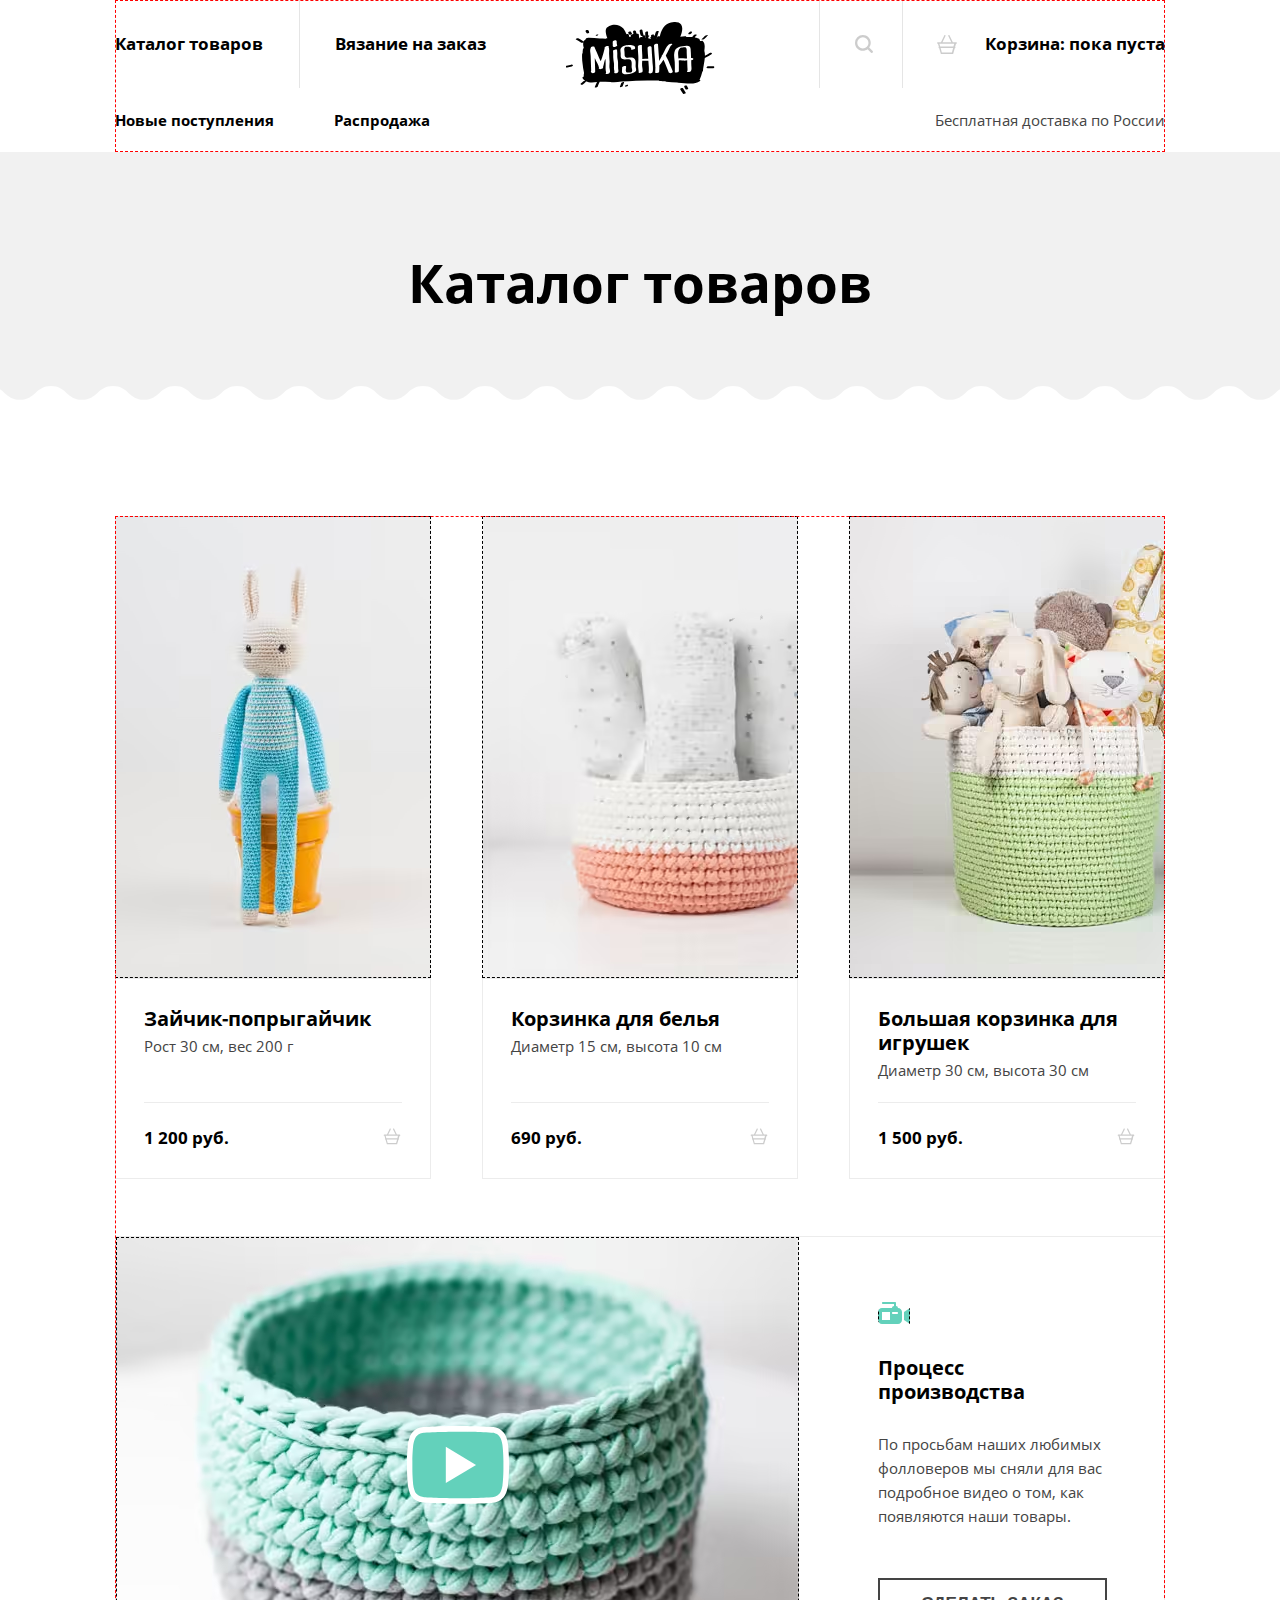
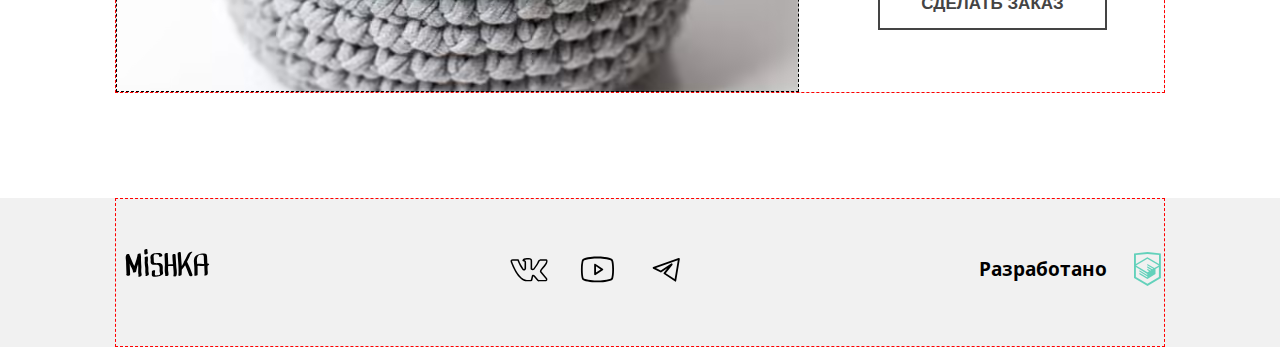
==== commit e0d67727: "Deploying to gh-pages from @ AnnaLuna111/2051093-mishka-26@2824f8dfe89ab4c65bce80af471dc1af3053fb5f " ====
--- a/catalog.html
+++ b/catalog.html
@@ -1 +1 @@
-<!DOCTYPE html><html class="page" lang="ru"><head><meta charset="utf-8"><meta name="viewport" content="width=device-width,initial-scale=1"><title>Каталог товаров | Мишка | HTML Academy</title><script>function addClass(A){document.documentElement.classList.add(A)}let avif=new Image;function check_webp_feature(a){let e=new Image;e.onload=function(){let A=0<e.width&&0<e.height;a(A)},e.onerror=function(){a(!1)},e.src="[data-uri]"}avif.src="[data-uri]",avif.onload=function(){addClass("avif")},avif.onerror=function(){check_webp_feature(function(A){return addClass(A?"webp":"")})};</script><link rel="stylesheet" href="./css/style.css"></head><body class="page__body main"><header class="main__header header page__centerer"><a class="header__logo logo" href="./index.html"><picture><source media="(min-width: 1150px)" srcset="img/header-logo-desktop.svg"><source media="(min-width: 768px)" srcset="img/header-logo-tablet.svg"><img class="logo__image" src="img/header-logo-mobile.svg" width="85" height="34" alt="Логотип интернет мазагина Мишка."></picture></a><nav class="header__nav nav"><button class="nav__toggle" type="button"><span class="visually-hidden">Открыть меню</span></button><div class="nav__wrapper nav__wrapper--close"><ul class="nav__list site-list"><li class="nav__item site-list__item"><a class="nav__link site-list__link" href="./catalog.html">Каталог товаров</a></li><li class="nav__item site-list__item site-list__item--bordered"><a class="nav__link site-list__link" href="./form.html">Вязание на заказ</a></li></ul><ul class="nav__list user-list"><li class="nav__item user-list__item"><a class="nav__link user-list__link" href="javascript:void(0)"><span class="user-list__text user-list__text--hidden">Поиск по сайту</span></a></li><li class="nav__item user-list__item"><a class="nav__link user-list__link" href="javascript:void(0)">Корзина: пока пуста</a></li></ul><ul class="nav__list promo-list"><li class="promo-list__item"><a class="promo-list__link" href="javascript:void(0)">Новые поступления</a></li><li class="promo-list__item"><a class="promo-list__link" href="javascript:void(0)">Распродажа</a></li></ul><span class="nav__delivery">Бесплатная доставка по России</span></div></nav></header><main class="main__content catalog-page"><section class="catalog-page__inner"><h1 class="catalog-page__title inner-title">Каталог товаров</h1><div class="catalog-page__product product"><div class="page__centerer"><h2 class="visually-hidden">Список товаров</h2><ul class="product__list"><li class="product__item product-card"><picture><source srcset="img/catalog/product-1-desktop@1x.avif, img/catalog/product-1-desktop@2x.avif 2x" type="image/avif" media="(min-width: 1150px)"><source srcset="img/catalog/product-1-tablet@1x.avif, img/catalog/product-1-tablet@2x.avif 2x" type="image/avif" media="(min-width: 768px)"><source srcset="img/catalog/product-1-mobile@1x.avif, img/catalog/product-1-mobile@2x.avif 2x" type="image/avif"><source srcset="img/catalog/product-1-desktop@1x.webp, img/catalog/product-1-desktop@2x.webp 2x" type="image/webp" media="(min-width: 1150px)"><source srcset="img/catalog/product-1-tablet@1x.webp, img/catalog/product-1-tablet@2x.webp 2x" type="image/webp" media="(min-width: 768px)"><source srcset="img/catalog/product-1-mobile@1x.webp, img/catalog/product-1-mobile@2x.webp 2x" type="image/webp"><source srcset="img/catalog/product-1-desktop@1x.jpg, img/catalog/product-1-desktop@2x.jpg 2x" type="image/jpg" media="(min-width: 1150px)"><source srcset="img/catalog/product-1-tablet@1x.jpg, img/catalog/product-1-tablet@2x.jpg 2x" type="image/jpg" media="(min-width: 768px)"><img class="product-card__image" src="img/catalog/product-1-mobile@1x.jpg" srcset="img/catalog/product-1-mobile@2x.jpg 2x" width="260" height="195" alt="Зайчик-попрыгайчик"></picture><div class="product-card__wrapper"><h3 class="product-card__title product-title"><a class="product-card__link" href="javascript:void(0)">Зайчик-попрыгайчик</a></h3><p class="product-card__text text">Рост 30 см, вес 200 г</p><div class="product-card__footer-conatiner"><span class="product-card__price">1 200 руб.</span> <a class="product-card__button" href="javascript:void(0)"><span class="visually-hidden">В корзину</span></a></div></div></li><li class="product__item product-card"><picture><source srcset="img/catalog/product-2-desktop@1x.avif, img/catalog/product-2-desktop@2x.avif 2x" type="image/avif" media="(min-width: 1150px)"><source srcset="img/catalog/product-2-tablet@1x.avif, img/catalog/product-2-tablet@2x.avif 2x" type="image/avif" media="(min-width: 768px)"><source srcset="img/catalog/product-2-mobile@1x.avif, img/catalog/product-2-mobile@2x.avif 2x" type="image/avif"><source srcset="img/catalog/product-2-desktop@1x.webp, img/catalog/product-2-desktop@2x.webp 2x" type="image/webp" media="(min-width: 1150px)"><source srcset="img/catalog/product-2-tablet@1x.webp, img/catalog/product-2-tablet@2x.webp 2x" type="image/webp" media="(min-width: 768px)"><source srcset="img/catalog/product-2-mobile@1x.webp, img/catalog/product-2-mobile@2x.webp 2x" type="image/webp"><source srcset="img/catalog/product-2-desktop@1x.jpg, img/catalog/product-2-desktop@2x.jpg 2x" type="image/jpg" media="(min-width: 1150px)"><source srcset="img/catalog/product-2-tablet@1x.jpg, img/catalog/product-2-tablet@2x.jpg 2x" type="image/jpg" media="(min-width: 768px)"><img class="product-card__image" src="img/catalog/product-2-mobile@1x.jpg" srcset="img/catalog/product-2-mobile@2x.jpg 2x" width="260" height="195" alt="Корзинка для белья"></picture><div class="product-card__wrapper"><h3 class="product-card__title product-title"><a class="product-card__link" href="javascript:void(0)">Корзинка для белья</a></h3><p class="product-card__text text">Диаметр 15 см, высота 10 см</p><div class="product-card__footer-conatiner"><span class="product-card__price">690 руб.</span> <a class="product-card__button" href="javascript:void(0)"><span class="visually-hidden">В корзину</span></a></div></div></li><li class="product__item product-card"><picture><source srcset="img/catalog/product-3-desktop@1x.avif, img/catalog/product-3-desktop@2x.avif 2x" type="image/avif" media="(min-width: 1150px)"><source srcset="img/catalog/product-3-tablet@1x.avif, img/catalog/product-3-tablet@2x.avif 2x" type="image/avif" media="(min-width: 768px)"><source srcset="img/catalog/product-3-mobile@1x.avif, img/catalog/product-3-mobile@2x.avif 2x" type="image/avif"><source srcset="img/catalog/product-3-desktop@1x.webp, img/catalog/product-3-desktop@2x.webp 2x" type="image/webp" media="(min-width: 1150px)"><source srcset="img/catalog/product-3-tablet@1x.webp, img/catalog/product-3-tablet@2x.webp 2x" type="image/webp" media="(min-width: 768px)"><source srcset="img/catalog/product-3-mobile@1x.webp, img/catalog/product-3-mobile@2x.webp 2x" type="image/webp"><source srcset="img/catalog/product-3-desktop@1x.jpg, img/catalog/product-3-desktop@2x.jpg 2x" type="image/jpg" media="(min-width: 1150px)"><source srcset="img/catalog/product-3-tablet@1x.jpg, img/catalog/product-3-tablet@2x.jpg 2x" type="image/jpg" media="(min-width: 768px)"><img class="product-card__image" src="img/catalog/product-3-mobile@1x.jpg" srcset="img/catalog/product-3-mobile@2x.jpg 2x" width="260" height="195" alt="Большая корзинка для игрушек"></picture><div class="product-card__wrapper"><h3 class="product-card__title product-title"><a class="product-card__link" href="javascript:void(0)">Большая корзинка для игрушек</a></h3><p class="product-card__text text">Диаметр 30 см, высота 30 см</p><div class="product-card__footer-conatiner"><span class="product-card__price">1 500 руб.</span> <a class="product-card__button" href="javascript:void(0)"><span class="visually-hidden">В корзину</span></a></div></div></li></ul><div class="production"><div class="production__container production__container--title"><h3 class="production__title product-title">Процесс производства</h3></div><div class="production__video"><picture><source srcset="img/production-video-desktop@1x.avif, img/production-video-desktop@2x.avif 2x" type="image/avif" media="(min-width: 1150px)"><source srcset="img/production-video-tablet@1x.avif, img/production-video-tablet@2x.avif 2x" type="image/avif" media="(min-width: 768px)"><source srcset="img/production-video-mobile@1x.avif, img/production-video-mobile@2x.avif 2x" type="image/avif"><source srcset="img/production-video-desktop@1x.webp, img/production-video-desktop@2x.webp 2x" type="image/webp" media="(min-width: 1150px)"><source srcset="img/production-video-tablet@1x.webp, img/production-video-tablet@2x.webp 2x" type="image/webp" media="(min-width: 768px)"><source srcset="img/production-video-mobile@1x.webp, img/production-video-mobile@2x.webp 2x" type="image/webp"><source srcset="img/production-video-desktop@1x.jpg, img/production-video-desktop@2x.jpg 2x" type="image/jpg" media="(min-width: 1150px)"><source srcset="img/production-video-tablet@1x.jpg, img/production-video-tablet@2x.jpg 2x" type="image/jpg" media="(min-width: 768px)"><img class="production__video" src="img/production-video-mobile@1x.jpg" srcset="img/production-video-mobile@2x.jpg 2x" width="260" height="150" alt="Процесс производства"></picture></div><div class="production__container"><p class="production__text">По просьбам наших любимых фолловеров мы сняли для вас подробное видео о том, как появляются наши товары.</p><button class="production__button button" type="button">Сделать заказ</button></div></div></div></div></section></main><footer class="main__footer footer"><div class="footer__container page__centerer"><a class="footer__main-logo logo" href="./index.html"><img class="logo__image" src="#" alt="Логотип интернет мазагина Мишка."></a><ul class="footer__list social"><li class="social__item"><a class="social__link social__link--vk" href="https://vk.com/htmlacademy" target="_blank"><span class="visually-hidden">Вконтакте</span></a></li><li class="social__item"><a class="social__link social__link--yt" href="https://www.youtube.com/user/htmlacademyru" target="_blank"><span class="visually-hidden">Ютуб</span></a></li><li class="social__item"><a class="social__link social__link--tg" href="https://t.me/htmlacademy" target="_blank"><span class="visually-hidden">Телеграм</span></a></li></ul><p class="footer__copyright">Разработано <a class="footer__logo" href="https://htmlacademy.ru/intensive/adaptive"><span class="visually-hidden">в HTML-Академии.</span></a></p></div></footer><div class="modal modal--close"><section class="modal__inner cart"><h2 class="cart__title title">Добавить в корзину</h2><form class="cart__form" action="https://echo.htmlacademy.ru" method="get"><fieldset class="cart__filter-group"><legend class="cart__text">Выберите размер:</legend><div class="cart__form-container"><label class="cart__label"><input class="cart__input" type="radio" name="size" value="s"> S</label> <label class="cart__label"><input class="cart__input cart__input--wide" type="radio" name="size" value="m"> M</label> <label class="cart__label"><input class="cart__input" type="radio" name="size" value="l"> L</label></div></fieldset><button class="cart__button button button--colorized" type="submit">Добавить</button></form></section></div></body></html>+<!DOCTYPE html><html class="page" lang="ru"><head><meta charset="utf-8"><meta name="viewport" content="width=device-width,initial-scale=1"><title>Каталог товаров | Мишка | HTML Academy</title><script>function addClass(A){document.documentElement.classList.add(A)}let avif=new Image;function check_webp_feature(a){let e=new Image;e.onload=function(){let A=0<e.width&&0<e.height;a(A)},e.onerror=function(){a(!1)},e.src="[data-uri]"}avif.src="[data-uri]",avif.onload=function(){addClass("avif")},avif.onerror=function(){check_webp_feature(function(A){return addClass(A?"webp":"")})};</script><link rel="stylesheet" href="./css/style.css"></head><body class="page__body main"><header class="main__header header page__centerer"><a class="header__logo logo" href="./index.html"><picture><source media="(min-width: 1150px)" srcset="./img/logo.svg#desktop"><source media="(min-width: 768px)" srcset="./img/logo.svg#tablet"><img class="logo__image" width="89" height="35" src="./img/logo.svg#underline" alt="Логотип интернет мазагина Мишка."></picture></a><nav class="header__nav nav"><button class="nav__toggle" type="button"><span class="visually-hidden">Открыть меню</span> <span class="nav__button"></span></button><div class="nav__wrapper nav__wrapper--close"><ul class="nav__list site-list"><li class="nav__item site-list__item"><a class="nav__link site-list__link" href="./catalog.html">Каталог товаров</a></li><li class="nav__item site-list__item site-list__item--bordered"><a class="nav__link site-list__link" href="./form.html">Вязание на заказ</a></li></ul><ul class="nav__list user-list"><li class="nav__item user-list__item"><a class="nav__link user-list__link user-list__link--search" href="javascript:void(0)"><span class="user-list__text user-list__text--hidden">Поиск по сайту</span></a></li><li class="nav__item user-list__item"><a class="nav__link user-list__link user-list__link--cart" href="javascript:void(0)">Корзина: пока пуста</a></li></ul><ul class="nav__list promo-list"><li class="promo-list__item"><a class="promo-list__link" href="javascript:void(0)">Новые поступления</a></li><li class="promo-list__item"><a class="promo-list__link" href="javascript:void(0)">Распродажа</a></li></ul><span class="nav__delivery">Бесплатная доставка по России</span></div></nav></header><main class="main__content catalog-page"><section class="catalog-page__inner"><h1 class="catalog-page__title inner-title">Каталог товаров</h1><div class="catalog-page__product product"><div class="page__centerer"><h2 class="visually-hidden">Список товаров</h2><ul class="product__list"><li class="product__item product-card"><picture><source srcset="img/catalog/product-1-desktop@1x.avif, img/catalog/product-1-desktop@2x.avif 2x" type="image/avif" media="(min-width: 1150px)"><source srcset="img/catalog/product-1-tablet@1x.avif, img/catalog/product-1-tablet@2x.avif 2x" type="image/avif" media="(min-width: 768px)"><source srcset="img/catalog/product-1-mobile@1x.avif, img/catalog/product-1-mobile@2x.avif 2x" type="image/avif"><source srcset="img/catalog/product-1-desktop@1x.webp, img/catalog/product-1-desktop@2x.webp 2x" type="image/webp" media="(min-width: 1150px)"><source srcset="img/catalog/product-1-tablet@1x.webp, img/catalog/product-1-tablet@2x.webp 2x" type="image/webp" media="(min-width: 768px)"><source srcset="img/catalog/product-1-mobile@1x.webp, img/catalog/product-1-mobile@2x.webp 2x" type="image/webp"><source srcset="img/catalog/product-1-desktop@1x.jpg, img/catalog/product-1-desktop@2x.jpg 2x" type="image/jpg" media="(min-width: 1150px)"><source srcset="img/catalog/product-1-tablet@1x.jpg, img/catalog/product-1-tablet@2x.jpg 2x" type="image/jpg" media="(min-width: 768px)"><img class="product-card__image" src="img/catalog/product-1-mobile@1x.jpg" srcset="img/catalog/product-1-mobile@2x.jpg 2x" width="260" height="195" alt="Зайчик-попрыгайчик"></picture><div class="product-card__wrapper"><h3 class="product-card__title product-title"><a class="product-card__link" href="javascript:void(0)">Зайчик-попрыгайчик</a></h3><p class="product-card__text text">Рост 30 см, вес 200 г</p><div class="product-card__footer-conatiner"><span class="product-card__price">1 200 руб.</span> <a class="product-card__button" href="javascript:void(0)"><span class="visually-hidden">В корзину</span></a></div></div></li><li class="product__item product-card"><picture><source srcset="img/catalog/product-2-desktop@1x.avif, img/catalog/product-2-desktop@2x.avif 2x" type="image/avif" media="(min-width: 1150px)"><source srcset="img/catalog/product-2-tablet@1x.avif, img/catalog/product-2-tablet@2x.avif 2x" type="image/avif" media="(min-width: 768px)"><source srcset="img/catalog/product-2-mobile@1x.avif, img/catalog/product-2-mobile@2x.avif 2x" type="image/avif"><source srcset="img/catalog/product-2-desktop@1x.webp, img/catalog/product-2-desktop@2x.webp 2x" type="image/webp" media="(min-width: 1150px)"><source srcset="img/catalog/product-2-tablet@1x.webp, img/catalog/product-2-tablet@2x.webp 2x" type="image/webp" media="(min-width: 768px)"><source srcset="img/catalog/product-2-mobile@1x.webp, img/catalog/product-2-mobile@2x.webp 2x" type="image/webp"><source srcset="img/catalog/product-2-desktop@1x.jpg, img/catalog/product-2-desktop@2x.jpg 2x" type="image/jpg" media="(min-width: 1150px)"><source srcset="img/catalog/product-2-tablet@1x.jpg, img/catalog/product-2-tablet@2x.jpg 2x" type="image/jpg" media="(min-width: 768px)"><img class="product-card__image" src="img/catalog/product-2-mobile@1x.jpg" srcset="img/catalog/product-2-mobile@2x.jpg 2x" width="260" height="195" alt="Корзинка для белья"></picture><div class="product-card__wrapper"><h3 class="product-card__title product-title"><a class="product-card__link" href="javascript:void(0)">Корзинка для белья</a></h3><p class="product-card__text text">Диаметр 15 см, высота 10 см</p><div class="product-card__footer-conatiner"><span class="product-card__price">690 руб.</span> <a class="product-card__button" href="javascript:void(0)"><span class="visually-hidden">В корзину</span></a></div></div></li><li class="product__item product-card"><picture><source srcset="img/catalog/product-3-desktop@1x.avif, img/catalog/product-3-desktop@2x.avif 2x" type="image/avif" media="(min-width: 1150px)"><source srcset="img/catalog/product-3-tablet@1x.avif, img/catalog/product-3-tablet@2x.avif 2x" type="image/avif" media="(min-width: 768px)"><source srcset="img/catalog/product-3-mobile@1x.avif, img/catalog/product-3-mobile@2x.avif 2x" type="image/avif"><source srcset="img/catalog/product-3-desktop@1x.webp, img/catalog/product-3-desktop@2x.webp 2x" type="image/webp" media="(min-width: 1150px)"><source srcset="img/catalog/product-3-tablet@1x.webp, img/catalog/product-3-tablet@2x.webp 2x" type="image/webp" media="(min-width: 768px)"><source srcset="img/catalog/product-3-mobile@1x.webp, img/catalog/product-3-mobile@2x.webp 2x" type="image/webp"><source srcset="img/catalog/product-3-desktop@1x.jpg, img/catalog/product-3-desktop@2x.jpg 2x" type="image/jpg" media="(min-width: 1150px)"><source srcset="img/catalog/product-3-tablet@1x.jpg, img/catalog/product-3-tablet@2x.jpg 2x" type="image/jpg" media="(min-width: 768px)"><img class="product-card__image" src="img/catalog/product-3-mobile@1x.jpg" srcset="img/catalog/product-3-mobile@2x.jpg 2x" width="260" height="195" alt="Большая корзинка для игрушек"></picture><div class="product-card__wrapper"><h3 class="product-card__title product-title"><a class="product-card__link" href="javascript:void(0)">Большая корзинка для игрушек</a></h3><p class="product-card__text text">Диаметр 30 см, высота 30 см</p><div class="product-card__footer-conatiner"><span class="product-card__price">1 500 руб.</span> <a class="product-card__button" href="javascript:void(0)"><span class="visually-hidden">В корзину</span></a></div></div></li></ul><div class="production"><div class="production__container production__container--title"><h3 class="production__title product-title">Процесс производства</h3></div><div class="production__video"><picture><source srcset="img/production-video-desktop@1x.avif, img/production-video-desktop@2x.avif 2x" type="image/avif" media="(min-width: 1150px)"><source srcset="img/production-video-tablet@1x.avif, img/production-video-tablet@2x.avif 2x" type="image/avif" media="(min-width: 768px)"><source srcset="img/production-video-mobile@1x.avif, img/production-video-mobile@2x.avif 2x" type="image/avif"><source srcset="img/production-video-desktop@1x.webp, img/production-video-desktop@2x.webp 2x" type="image/webp" media="(min-width: 1150px)"><source srcset="img/production-video-tablet@1x.webp, img/production-video-tablet@2x.webp 2x" type="image/webp" media="(min-width: 768px)"><source srcset="img/production-video-mobile@1x.webp, img/production-video-mobile@2x.webp 2x" type="image/webp"><source srcset="img/production-video-desktop@1x.jpg, img/production-video-desktop@2x.jpg 2x" type="image/jpg" media="(min-width: 1150px)"><source srcset="img/production-video-tablet@1x.jpg, img/production-video-tablet@2x.jpg 2x" type="image/jpg" media="(min-width: 768px)"><img class="production__video" src="img/production-video-mobile@1x.jpg" srcset="img/production-video-mobile@2x.jpg 2x" width="260" height="150" alt="Процесс производства"></picture><button class="production__video-button"><span class="visually-hidden">Воспроизвести видео.</span></button></div><div class="production__container"><p class="production__text">По просьбам наших любимых фолловеров мы сняли для вас подробное видео о том, как появляются наши товары.</p><button class="production__button button" type="button">Сделать заказ</button></div></div></div></div></section></main><footer class="main__footer footer"><div class="footer__container page__centerer"><a class="footer__main-logo logo" href="./index.html"><svg class="logo__footer" width="102" height="34" role="img" aria-label="Логотип интернет мазагина Мишка."><use href="./img/logo.svg#name" aria-hidden="true"></use></svg></a><ul class="footer__list social"><li class="social__item"><a class="social__link social__link--vk" href="https://vk.com/htmlacademy" target="_blank"><span class="visually-hidden">Вконтакте</span></a></li><li class="social__item"><a class="social__link social__link--yt" href="https://www.youtube.com/user/htmlacademyru" target="_blank"><span class="visually-hidden">Ютуб</span></a></li><li class="social__item"><a class="social__link social__link--tg" href="https://t.me/htmlacademy" target="_blank"><span class="visually-hidden">Телеграм</span></a></li></ul><p class="footer__copyright">Разработано <a class="footer__logo" href="https://htmlacademy.ru/intensive/adaptive"><span class="visually-hidden">в HTML-Академии.</span></a></p></div></footer><div class="modal modal--close"><section class="modal__inner cart"><h2 class="cart__title title">Добавить в корзину</h2><form class="cart__form" action="https://echo.htmlacademy.ru" method="get"><fieldset class="cart__filter-group"><legend class="cart__text">Выберите размер:</legend><div class="cart__form-container"><label class="cart__label"><input class="cart__input" type="radio" name="size" value="s"> S</label> <label class="cart__label"><input class="cart__input cart__input--wide" type="radio" name="size" value="m"> M</label> <label class="cart__label"><input class="cart__input" type="radio" name="size" value="l"> L</label></div></fieldset><button class="cart__button button button--colorized" type="submit">Добавить</button></form></section></div><script src="../js/menu-toggle.js"></script></body></html>--- a/css/style.css
+++ b/css/style.css
@@ -1 +1 @@
-@font-face{font-family:"Open Sans";font-style:normal;font-weight:400;src:url(../fonts/opensans.woff2)format("woff2"),url(../fonts/opensans.woff)format("woff");font-display:swap}@font-face{font-family:"Open Sans";font-style:normal;font-weight:700;src:url(../fonts/opensansbold.woff2)format("woff2"),url(../fonts/opensansbold.woff)format("woff");font-display:swap}:root{--main-font:"Open Sans", "Arial", sans-serif;--base-color:#444444;--main-color:#000000;--accent-color:#63d1bb;--sec-accent-color:#56c3b2;--third-accent-color:#59d5bc;--fourth-accent-color:#46c1ae;--light-color:#ffffff;--light-accent-color:#f1f1f1;--border-color:#ececec;--border-modal-color:#c6c6c6;--accent-dark-color:#149080;--accent-link-color:#62d1ba;--pale-border-color:rgba(0, 0, 0, 0.1);--pale-link-color:rgba(70, 193, 174, 0.1);--pale-button-color:rgba(255, 255, 255, 0.3);--pale-accent-color:rgba(99, 209, 187, 0.3);--pale-main-color:rgba(0, 0, 0, 0.2);--pale-active-color:rgba(0, 0, 0, 0.3);--pale-modal-color:rgba(68, 68, 68, 0.1);--modal-shadow-color:rgba(0, 1, 1, 0.25)}img{max-width:100%;object-fit:contain;object-position:center}.page{font-family:var(--main-font);font-size:15px;line-height:24px;color:var(--base-color);background-color:var(--light-color)}.page__centerer{margin:0 30px;outline:1px dashed red;outline-offset:-1px}@media (min-width:768px){.page__centerer{margin:0 50px}}@media (min-width:1150px){.page__centerer{width:1050px;margin:0 auto}}@media (max-width:1149.99px){.page__centerer--desktop_on{display:contents}}@media (min-width:1150px){.page__centerer--desktop_off{display:contents}}.page__body{margin:0 auto}.visually-hidden{position:absolute;width:1px;height:1px;margin:-1px;border:0;padding:0;white-space:nowrap;-webkit-clip-path:inset(100%);clip-path:inset(100%);clip:rect(0 0 0 0);overflow:hidden}.inner-title{font-size:27px;line-height:30px;font-weight:700;text-align:center;color:var(--main-color)}@media (min-width:768px) and (max-width:1149.99px){.inner-title{font-size:43px;line-height:50px}}@media (min-width:1150px){.inner-title{font-size:53px;line-height:57px}}.title{font-size:25px;line-height:30px;font-weight:700;color:var(--main-color)}@media (min-width:768px) and (max-width:1149.99px){.title{font-size:43px;line-height:50px}}@media (min-width:1150px){.title{font-size:53px;line-height:57px}}.product-title{font-size:17px;font-weight:700;color:var(--main-color)}@media (min-width:768px){.product-title{font-size:20px}}.button,.header a{text-decoration:none}.button{padding:16px;font-size:18px;line-height:20px;font-weight:700;text-align:center;text-transform:uppercase;color:var(--base-color);background:var(--light-color);border:2px solid var(--base-color)}@media (min-width:768px){.button{font-size:17px}}.button:active,.button:hover{color:var(--light-color);background:var(--base-color)}.button:active{color:var(--pale-button-color)}.button--colorized{color:var(--light-color);background:var(--accent-color);border-color:var(--accent-color)}.button--colorized:active,.button--colorized:hover{color:var(--base-color);background:var(--light-color)}.button--colorized:active{color:var(--pale-main-color);border-color:var(--pale-accent-color)}.header{position:relative;display:flex;padding:22px 0}.header a{color:var(--main-color)}.header a:hover{opacity:.6}.header a:active{opacity:.3}@media (min-width:768px){.header{display:block;padding:0}}.header__logo{position:absolute;top:22px;left:36%}@media (min-width:768px) and (max-width:1149.99px){.header__logo{left:0}}@media (min-width:1150px){.header__logo{left:43%}}.header__nav{margin-left:auto}@media (min-width:768px){.header__nav{margin:0}}.nav__toggle,.user-list__link::before{width:40px;height:40px;background:var(--main-color);outline:1px dashed #000;outline-offset:-1px}@media (min-width:768px){.nav__toggle{display:none}}@media (max-width:767.99px){.nav__wrapper{position:absolute;top:79px;left:-30px;right:-30px;display:flex;flex-direction:column;background:var(--light-color);z-index:2}.nav__wrapper--close{display:none}}@media (min-width:768px){.nav__wrapper{display:grid;grid-template-columns:1fr 1fr;grid-template-areas:"user user""site delivery"}}@media (min-width:1150px){.nav__wrapper{gap:0 150px;grid-template-areas:"site user""promo delivery"}}.nav__list{display:flex;flex-direction:column;margin:0;padding:0;font-size:17px;font-weight:700;list-style:none}@media (min-width:768px){.nav__list{flex-direction:row}}.nav__item{padding:27px 30px}@media (--main-color){.nav__item{border-top:1px solid var(--pale-border-color)}}@media (max-width:767.99px){.nav__link{padding-left:46px}}.nav__delivery{display:none}@media (min-width:768px){.nav__delivery{display:block;grid-area:delivery;margin-left:auto;padding:20px 0}}@media (min-width:768px) and (max-width:1149.99px){.site-list{grid-area:site;font-size:15px}.site-list__item{width:167px;padding:20px 0}}@media (min-width:1150px){.site-list__item{width:184px;padding:32px 0}.site-list__item--bordered{padding-left:35px;border-left:1px solid var(--pale-border-color)}}.user-list{grid-area:user}@media (min-width:768px){.user-list{margin-left:auto}.user-list__item{padding:32px 0;border-left:1px solid var(--pale-border-color)}}.user-list__link{position:relative}@media (min-width:768px){.user-list__link{padding-left:82px}}.user-list__link::before{position:absolute;left:0;width:21px;height:21px;opacity:.2;content:""}@media (min-width:768px){.user-list__link::before{left:32px}}.user-list__link:hover::before{background:var(--accent-color);opacity:1}.user-list__link:active::before{background:var(--accent-color);opacity:.3}@media (min-width:768px){.user-list__text--hidden{display:none}}.promo-list{display:none}@media (min-width:1150px){.promo-list{display:flex;grid-area:promo;padding:20px 0;font-size:15px}}.promo-list__item{padding-right:60px}.logo__image{width:85px;height:34px}@media (min-width:768px) and (max-width:1149.99px){.logo__image{width:113px;height:46px}}@media (min-width:1150px){.logo__image{width:149px;height:72px}}.main{display:flex;flex-direction:column}.main__content{flex-grow:1}.intro{position:relative;padding-bottom:133px;background:var(--light-accent-color) no-repeat center/cover;text-align:center}@media (min-width:768px){.intro{padding-bottom:0}}@media all{.intro{background-image:-webkit-image-set(url(../img/intro-mobile@1x.jpg)1x,url(../img/intro-mobile@2x.jpg)2x);background-image:image-set(url(../img/intro-mobile@1x.jpg)1x,url(../img/intro-mobile@2x.jpg)2x)}}@media (min-width:768px){.intro{background-image:-webkit-image-set(url(../img/intro-tablet@1x.jpg)1x,url(../img/intro-tablet@2x.jpg)2x);background-image:image-set(url(../img/intro-tablet@1x.jpg)1x,url(../img/intro-tablet@2x.jpg)2x)}}@media (min-width:1150px){.intro{background-image:-webkit-image-set(url(../img/intro-desktop@1x.jpg)1x,url(../img/intro-desktop@2x.jpg)2x);background-image:image-set(url(../img/intro-desktop@1x.jpg)1x,url(../img/intro-desktop@2x.jpg)2x)}}.intro__title{margin:0;padding:80px 30px 324px}@media (min-width:768px){.intro__title{padding:155px 50px 480px}}.intro__container{position:absolute;left:0;right:0;bottom:0}@media (max-width:767.99px){.intro__container{left:-30px;right:-30px}}.intro__list{display:flex;flex-direction:column;margin:0;padding:0;text-align:left;list-style:none}@media (min-width:768px){.intro__list{flex-direction:row}.intro__list .intro__item{flex-grow:1}}.intro__link{position:relative;display:block;padding:24px 30px 31px;font-size:19px;font-weight:700;color:var(--light-color);text-decoration:none}.intro__link::after{position:absolute;top:21px;right:27px;width:60px;height:62px;background:var(--accent-dark-color);opacity:.5;outline:1px dashed #000;outline-offset:-1px;content:""}.intro__link:hover{padding-bottom:36px}.intro__link:hover::after{opacity:.7}.intro__link:active::after{opacity:.3}@media (min-width:768px){.intro__link{padding:25px 26px 34px;font-size:20px;line-height:30px}.intro__link:hover{margin-top:-5px;padding-bottom:39px}}.intro__link--stuff{background:var(--accent-color)}.intro__link--stuff:active,.intro__link--stuff:hover{background:var(--third-accent-color)}.intro__link--toy{background:var(--sec-accent-color)}.footer a:hover::after,.intro__link--toy:active,.intro__link--toy:hover{background:var(--fourth-accent-color)}.offer{display:flex;flex-direction:column;padding:30px 0 36px}@media (min-width:768px){.offer{display:grid;grid-template-columns:2fr 1fr 1fr;grid-template-areas:"title title promo""text image image""table image image""price image image""button image image";padding:40px 0 50px}}@media (min-width:1150px){.offer{grid-template-columns:1fr 2fr 3fr;grid-template-areas:"promo title image""promo text image""promo table image""promo price image""promo button image";padding:54px 0 70px}}.offer__title{margin:0 0 4px;grid-area:title}@media (min-width:768px) and (max-width:1149.99px){.offer__title{margin-bottom:38px}}@media (min-width:1150px){.offer__title{grid-column:2/4;margin:64px 0 35px}}.offer__promo{font-size:17px;line-height:20px;font-weight:700;text-transform:uppercase;color:var(--accent-color);grid-area:promo}@media (min-width:768px){.offer__promo{margin-top:74px;width:100px;line-height:17px;text-align:center;justify-self:center}}@media (min-width:768px) and (max-width:1149.99px){.offer__promo{margin:10px 13px 0 0;justify-self:end}}.offer__text{grid-area:text}@media (min-width:768px){.offer__text{margin:-12px 0 48px;font-size:17px;line-height:30px}}@media (min-width:1150px){.offer__text{margin-bottom:60px}}.offer__list{display:grid;grid-template-columns:30% 55%;margin:0 0 28px;grid-area:table}@media (min-width:768px) and (max-width:1149.99px){.offer__list{grid-template-columns:30% 60%;margin-bottom:57px}}@media (min-width:1150px){.offer__list{margin-bottom:109px}}.offer__item{margin:0;padding:7px 2px;line-height:20px;border-bottom:1px solid var(--border-color)}.offer__container{grid-area:image;z-index:-1}.about__item::before,.offer__image{outline:1px dashed #000;outline-offset:-1px}.offer__image{display:block;width:260px;height:315px;margin-bottom:25px}@media (min-width:768px){.offer__image{width:334px;height:404px;margin:0 0 0 auto}}@media (min-width:1150px){.offer__image{width:525px;height:636px}}.offer__price{display:block;margin-bottom:25px;font-size:17px;line-height:24px;font-weight:700;text-align:center;grid-area:price}@media (min-width:768px){.offer__price{margin-bottom:33px;font-size:20px}}.offer__button{grid-area:button}@media (min-width:768px){.offer__button{display:inline-block;width:80%}}.about{padding:31px 0}@media (min-width:768px){.about{padding:43px 0 83px}}@media (min-width:1150px){.about{padding:68px 0 90px}}.about__title{margin:0 0 28px}@media (min-width:768px){.about__title{margin-bottom:41px}}@media (min-width:1150px){.about__title{margin-left:175px}}.about__list{display:grid;grid-template-columns:1fr 1fr;gap:50px;padding:0;list-style:none}@media (max-width:767.99px){.about__list{display:flex;flex-wrap:wrap}}@media (min-width:1150px){.about__list{margin:0 175px}}.about__item{display:flex;flex-direction:column;gap:20px;font-size:17px;line-height:20px;font-weight:700;color:var(--main-color)}@media (max-width:767.99px){.about__item:nth-of-type(2n+2){order:1}}@media (min-width:768px){.about__item{font-size:20px;line-height:22px}}.about__item::before{width:55px;height:38px;background:var(--accent-color);content:""}.review{position:relative;display:flex;flex-direction:column;padding:27px 0}@media (min-width:768px){.review{display:grid;grid-template-columns:auto 175px;grid-template-areas:"title button""text text";padding:82px 0 47px}.review::before{position:absolute;top:0;left:-50px;width:350px;height:457px;background:no-repeat center/cover;content:"";outline:1px dashed #000;outline-offset:-1px;z-index:-1}}@media (min-width:768px) and (min-width:768px){.review::before{background-image:-webkit-image-set(url(../img/review-tablet@1x.jpg)1x,url(../img/review-tablet@2x.jpg)2x);background-image:image-set(url(../img/review-tablet@1x.jpg)1x,url(../img/review-tablet@2x.jpg)2x)}}@media (min-width:1150px){.review{padding:78px 0 96px 175px;box-sizing:border-box}.review::before{left:0}}.review__title{margin:0;grid-area:title}@media (min-width:768px){.review__title{margin-bottom:40px}}.review__list{margin:0 0 30px;padding:0;list-style:none;grid-area:text}@media (min-width:768px){.review__list{margin:0}}.review__text{margin:0 0 33px;line-height:30px}@media (min-width:768px){.review__text{margin-bottom:61px;font-size:17px}}@media (min-width:1150px){.review__text{margin-bottom:44px}}.review__author{margin:0;font-size:17px;grid-area:author}@media (min-width:768px){.review__author{font-size:18px}}@media (min-width:768px) and (max-width:1149.99px){.review__author{margin-bottom:10px}}.review__slider-buttons{display:flex;margin-bottom:38px}@media (min-width:768px){.review__slider-buttons{position:absolute;bottom:60px;right:16px;margin:0}}@media (min-width:1150px){.review__slider-buttons{bottom:96px;right:18px}}.review__slider-button{position:relative;display:inline-block;flex-grow:1;padding:13px 38px;width:26px;height:50px;border:1px solid var(--border-color)}.review__slider-button::after{position:absolute;top:0;left:0;width:100%;height:100%;content:"";background:var(--main-color)}.review__slider-button:hover::after{opacity:.6}.review__slider-button:active::after{opacity:.3}@media (min-width:768px){.review__slider-button{margin-left:37px;border:0}}.review__button{margin-bottom:18px;grid-area:button}@media (min-width:768px){.review__button{align-self:start}}.contacts{padding:38px 0}@media (min-width:768px){.contacts{padding:68px 0 57px}}@media (min-width:1150px){.contacts{padding:71px 0 105px 175px;box-sizing:border-box;display:grid;grid-template-columns:2fr 3fr;grid-template-areas:"contacts map""button map"}}.contacts__container{display:flex;flex-direction:column;outline:1px dashed #000;outline-offset:-1px;grid-area:contacts}.contacts__container--button{grid-area:button;align-items:center}.contacts__title{position:relative;margin:0 0 28px}@media (min-width:768px){.contacts__title{margin-bottom:49px}.contacts__title::before{position:absolute;top:-12px;right:50px;width:47px;height:81px;content:"";outline:1px dashed #000;outline-offset:-1px}}@media (min-width:1150px){.contacts__title{margin:79px 0 34px}.contacts__title::before{left:-112px}}.contacts__list{display:grid;grid-template-columns:76px 185px;margin:0 0 62px}@media (min-width:768px) and (max-width:1149.99px){.contacts__list{grid-template-columns:1fr 3fr 1fr 3fr;margin-bottom:49px}}@media (min-width:1150px){.contacts__list{grid-template-columns:82px 250px;gap:33px 0}}.contacts__item{margin:0;padding:20px 2px;font-size:14px;line-height:30px}.contacts__item a{color:inherit;text-decoration:none;border-bottom:1px solid var(--accent-link-color)}.contacts__item a:active,.contacts__item a:hover{color:var(--fourth-accent-color);border-color:var(--fourth-accent-color)}.contacts__item a:active{border-color:var(--pale-link-color)}@media (min-width:768px){.contacts__item{font-size:17px;padding:0 2px}}@media (min-width:768px) and (max-width:1149.99px){.contacts__item{padding:0}}.contacts__map{width:100%;height:455px;outline:1px dashed #000;outline-offset:-1px;grid-area:map}@media (min-width:768px){.contacts__map{height:457px}}@media (min-width:1150px){.contacts__map{width:527px;height:457px}}.contacts__button{display:inline-block;margin-top:42px}@media (min-width:768px) and (max-width:1149.99px){.contacts__button{margin-top:55px;padding:16px 30px}}@media (min-width:1150px){.contacts__button{margin:0 auto 0 0;padding:16px 36px}}.catalog-page__inner{background:var(--light-accent-color)}.catalog-page__title{margin:0;padding:73px 0}@media (min-width:768px){.catalog-page__title{padding:101px 0 75px}}@media (min-width:1150px){.catalog-page__title{padding:102px 0 95px}}.catalog-page__product{background:var(--light-color)}.product{display:flex;flex-direction:column;gap:30px;padding:30px 0 55px}@media (min-width:768px) and (max-width:1149.99px){.product{padding:65px 0}}@media (min-width:1150px){.product{padding:110px 0 105px}}.product__list{display:flex;flex-wrap:wrap;justify-content:center;gap:30px;margin:0 0 30px;padding:0;list-style:none}@media (min-width:768px) and (max-width:1149.99px){.product__list{gap:54px;margin-bottom:54px}}@media (min-width:1150px){.product__list{justify-content:space-between;margin-bottom:57px}}.product-card{display:flex;flex-direction:column;width:260px}@media (min-width:768px) and (max-width:1149.99px){.product-card{flex-direction:row;width:668px}}@media (min-width:1150px){.product-card{width:316px}}.product-card__image{display:block;flex-shrink:0;width:260px;height:195px;outline:1px dashed #000;outline-offset:-1px}@media (min-width:768px) and (max-width:1149.99px){.product-card__image{width:334px;height:334px}}@media (min-width:1150px){.product-card__image{width:316px;height:462px}}.product-card__wrapper{display:flex;flex-direction:column;padding:28px;border:1px solid var(--border-color);box-sizing:border-box}.product-card__wrapper:hover{box-shadow:0 6px 10px var(--pale-border-color)}.product-card__wrapper:active,.product-card__wrapper:focus-within{box-shadow:0 3px 5px var(--pale-border-color)}@media (min-width:768px) and (max-width:1149.99px){.product-card__wrapper{width:334px}}@media (min-width:1150px){.product-card__wrapper{height:100%}}.product-card__title{margin:0}.product-card__link{margin-bottom:6px;color:inherit;text-decoration:none}.product-card__link:hover{opacity:.6}.product-card__link:active{opacity:.3}.product-card__text{margin:0 0 17px;font-size:13px;line-height:30px}@media (min-width:768px){.product-card__text{font-size:15px}}.product-card__footer-conatiner{display:flex;justify-content:space-between;margin-top:auto;padding-top:23px;border-top:1px solid var(--border-color)}.product-card__price{font-weight:700;color:var(--main-color)}@media (min-width:768px){.product-card__price{font-size:17px}}.product-card__button{position:relative;width:20px;height:20px}.product-card__button::after{position:absolute;width:100%;height:100%;content:"";background:var(--pale-main-color);outline:1px dashed #000;outline-offset:-1px}.product-card__button:hover::after{background:var(--accent-color)}.product-card__button:active::after{background:var(--pale-accent-color)}.production{display:flex;flex-direction:column;box-sizing:border-box;border:1px solid var(--border-color)}@media (min-width:1150px){.production{display:grid;grid-template-columns:683px auto;grid-template-areas:"video title""video content";width:100%}}.production:hover{box-shadow:0 6px 10px var(--pale-border-color)}.production:active,.production:focus-within{box-shadow:0 3px 5px var(--pale-border-color)}.production__container{display:flex;flex-direction:column;padding:21px 30px;grid-area:content}@media (min-width:768px) and (max-width:1149.99px){.production__container{padding:12px 40px}}@media (min-width:1150px){.production__container{padding:13px 57px 13px 79px}}.production__container--title{grid-area:title}@media (max-width:767.99px){.production__container--title{padding-right:0}}.production__title{display:flex;gap:25px;align-items:center;margin:0 0 5px}@media (min-width:768px){.production__title{margin:29px 0 0;gap:33px}}@media (min-width:1150px){.production__title{margin-top:47px;flex-direction:column;gap:27px;align-items:flex-start}}.production__title::before{width:32px;height:32px;background:var(--accent-color);outline:1px dashed #000;outline-offset:-1px;content:""}.production__video{align-self:center;width:260px;height:150px;outline:1px dashed #000;outline-offset:-1px}@media (min-width:768px) and (max-width:1149.99px){.production__video{order:-1;width:668px;height:450px}}@media (min-width:1150px){.production__video{width:683px;height:455px;grid-area:video}}.production__text{margin:14px 0 40px;font-size:13px}@media (min-width:768px){.production__text{font-size:15px;margin-top:0}}@media (min-width:1150px){.production__text{margin-bottom:50px}}.production__button{margin:0 4px 12px;line-height:16px}@media (min-width:768px) and (max-width:1149.99px){.production__button{margin:0 2px 34px}}@media (min-width:1150px){.production__button{margin:0 0 47px}}.order-page__inner{background:var(--light-accent-color)}.order-page__title{margin:0;padding:73px 22px}.order{background:var(--light-color);padding-bottom:55px}@media (min-width:768px){.order{padding:50px 0}}.order__text{padding:17px 0 15px;font-size:13px}@media (min-width:768px){.order__text{font-size:17px;line-height:30px;padding:4px 0 15px}}@media (min-width:1150px){.order__text{box-sizing:border-box;padding-left:175px;padding-right:190px}}.form{display:flex;flex-direction:column}@media (min-width:768px){.form__wrapper,.form__wrapper input{background:var(--light-accent-color)}}.form__filter-group{display:grid;padding:15px 0;outline:1px dashed #000;outline-offset:-1px}@media (min-width:768px){.form__filter-group{grid-template-columns:1fr 3fr;align-items:baseline;padding:50px 0}}@media (min-width:1150px){.form__filter-group{grid-template-columns:1fr 4fr;padding-right:175px;box-sizing:border-box}}.form__filter-title{display:flex;gap:20px;align-items:center;margin:0 0 25px;font-size:17px;line-height:16px;font-weight:700;text-transform:uppercase;color:var(--accent-color)}.form__filter-title::after{flex-grow:1;height:1px;background:var(--accent-link-color);content:""}@media (min-width:768px){.form__filter-title::after{display:none}}@media (min-width:1150px){.form__filter-title{padding-left:47px}}.form__filter-list{display:grid;gap:20px;margin:0;padding:0;list-style:none}@media (min-width:768px){.form__filter-list--checkbox{grid-template-columns:1fr 1fr}}@media (min-width:1150px){.form__filter-list--checkbox{grid-template-columns:1fr 1fr 1fr}}.form__filter-item{margin-bottom:15px}.form__text{font-size:17px;line-height:18px;color:var(--main-color)}@media (min-width:768px){.form__text{font-size:19px}}.form__filter-container{display:flex;flex-direction:column}.form__filter-label{font-weight:700;margin-top:16px}@media (min-width:768px){.form__filter-label{display:flex;gap:25px;align-items:baseline}}.form__filter-icon{position:relative;margin-bottom:20px}.form__filter-icon::before{position:absolute;top:12px;right:3px;width:32px;height:24px;background:var(--pale-main-color);content:"";z-index:100}@media (min-width:768px){.form__filter-icon::before{top:17px;right:22px}}@media (min-width:1150px){.form__filter-icon::before{right:4px}}.form__filter-icon:active::before,.form__filter-icon:hover::before{background:var(--accent-link-color)}.form__filter-input{width:100%;padding:17px 0;font-family:inherit;color:var(--base-color);border:0;border-bottom:2px solid var(--main-color);box-sizing:border-box}.form__filter-input::placeholder,.form__filter-text::placeholder{color:var(--pale-main-color)}.filter__input:hover::before,.form__filter-input:active,.form__filter-input:hover,.form__filter-text:active,.form__filter-text:hover{border-color:var(--accent-link-color)}@media (min-width:768px){.form__filter-input{padding:17px}}.form__filter-text{padding:17px;font-family:inherit;border:2px solid var(--base-color)}.form__container{display:flex;flex-direction:column;gap:30px}@media (min-width:768px){.form__container{flex-direction:row;justify-content:space-between;align-items:baseline}}@media (min-width:1150px){.form__container{padding:0 175px;box-sizing:border-box}}.form__tip{font-size:14px;line-height:16px}@media (min-width:768px){.form__tip{font-size:17px;line-height:30px;order:2}.form__button{padding:18px 32px}}.filter__label{display:flex;align-items:center;gap:23px}@media (min-width:768px){.filter__label{gap:30px}}.filter__label--radio{gap:19px}@media (min-width:768px){.filter__label--radio{gap:26px}}.filter__input{position:relative;margin:0;-webkit-appearance:none;appearance:none}.filter__input::before{box-sizing:border-box;content:"";display:block;width:42px;height:42px;border:2px solid var(--base-color)}.filter__input:active::before{border-color:var(--pale-active-color)}.filter__input--radio::before{border-radius:50%}.filter__input--radio:checked::after{position:absolute;top:12px;left:12px;width:18px;height:18px;background:var(--accent-link-color);border-radius:50%;content:""}.filter__input--checkbox::before{width:38px;height:38px}.filter__input--checkbox:checked::after{position:absolute;top:9px;left:9px;width:19px;height:9px;border-left:2px solid var(--main-color);border-bottom:2px solid var(--main-color);transform:rotate(-45deg);content:""}.footer{background-color:var(--light-accent-color)}.footer a{position:relative}.footer a::after{position:absolute;top:0;left:0;width:100%;height:100%;content:"";z-index:2}.footer a:active::after{background:var(--fourth-accent-color);opacity:.3}.footer__container{display:flex;flex-direction:column;align-items:center;padding:25px 0}@media (min-width:768px){.footer__container{flex-direction:row;justify-content:space-between;padding:51px 0 58px}}@media (max-width:767.99px){.footer__container{position:relative}.footer__container::before{position:absolute;top:93px;width:100%;height:1px;background:var(--pale-border-color);content:"";z-index:4}}.footer__main-logo{display:none}@media (min-width:768px){.footer__main-logo{display:block}.footer__main-logo::after{background:var(--main-color)}}.footer__list{margin:0;padding:0}@media (max-width:767.99px){.footer__list{padding-bottom:28px}}.footer__copyright{display:flex;gap:27px;align-items:center;margin:0;font-size:19px;line-height:18px;font-weight:700;color:var(--main-color)}@media (max-width:767.99px){.footer__copyright{margin:22px 0 0}}.footer__logo{display:block;width:27px;height:34px}.footer__logo::after{background:var(--accent-color)}.social{display:flex;gap:29px;list-style:none}.social__item{box-sizing:border-box}.social__link{display:block;width:40px;height:40px}.social__link::after{background:var(--main-color)}.modal{position:fixed;top:0;left:0;display:flex;width:100%;height:100%;background:rgba(255,255,255,.9)}.modal--close{display:none}.modal__inner{position:relative;margin:auto;padding:28px 28px 46px;background:var(--light-color);border:2px solid var(--border-modal-color);box-shadow:0 5px 10px var(--modal-shadow-color);box-sizing:border-box}@media (min-width:768px){.modal__inner{padding:38px 95px 46px}}.cart{width:320px}@media (min-width:768px){.cart{width:566px}}.cart__title{margin:0 50px 14px;text-transform:uppercase;text-align:center}@media (min-width:768px){.cart__title{margin:0 0 11px;font-size:30px;line-height:57px}}.cart__form{display:flex;flex-direction:column}@media (min-width:768px){.cart__form{padding:0 13px}}.cart__filter-group{margin-bottom:31px;padding:0;border:0}.cart__text{margin:0 auto 20px;padding:0;font-size:15px;line-height:30px}@media (min-width:768px){.cart__text{font-size:17px}}.cart__form-container{display:flex;justify-content:space-between}.cart__label{position:relative;padding:18px 36px;font-size:17px;line-height:16px;font-weight:700}@media (min-width:768px){.cart__label{padding:18px 54px 18px 50px}}.cart__input{position:absolute;top:-4px;left:-6px;-webkit-appearance:none;appearance:none}.cart__input--wide{left:-2px}.cart__input::before{position:absolute;top:0;left:0;width:82px;height:52px;box-sizing:border-box;border:2px solid var(--pale-modal-color);content:""}@media (min-width:768px){.cart__input::before{width:112px}}.cart__input:hover::before{border-color:var(--base-color)}.cart__input:active::before{border-color:var(--accent-link-color)}+@font-face{font-family:"Open Sans";font-style:normal;font-weight:400;src:url(../fonts/opensans.woff2)format("woff2"),url(../fonts/opensans.woff)format("woff");font-display:swap}@font-face{font-family:"Open Sans";font-style:normal;font-weight:700;src:url(../fonts/opensansbold.woff2)format("woff2"),url(../fonts/opensansbold.woff)format("woff");font-display:swap}:root{--main-font:"Open Sans", "Arial", sans-serif;--base-color:#444444;--main-color:#000000;--accent-color:#63d1bb;--sec-accent-color:#56c3b2;--third-accent-color:#59d5bc;--fourth-accent-color:#46c1ae;--light-color:#ffffff;--light-accent-color:#f1f1f1;--border-color:#ececec;--border-modal-color:#c6c6c6;--accent-dark-color:#149080;--accent-link-color:#62d1ba;--pale-border-color:rgba(0, 0, 0, 0.1);--pale-link-color:rgba(70, 193, 174, 0.1);--pale-button-color:rgba(255, 255, 255, 0.3);--pale-accent-color:rgba(99, 209, 187, 0.3);--pale-main-color:rgba(0, 0, 0, 0.2);--pale-active-color:rgba(0, 0, 0, 0.3);--pale-hover-color:rgba(0, 0, 0, 0.6);--pale-modal-color:rgba(68, 68, 68, 0.1);--modal-shadow-color:rgba(0, 1, 1, 0.25)}img{max-width:100%;object-fit:contain;object-position:center}.page{font-family:var(--main-font);font-size:15px;line-height:24px;color:var(--base-color);background-color:var(--light-color)}.page__centerer{margin:0 30px;outline:1px dashed red;outline-offset:-1px}@media (min-width:768px){.page__centerer{margin:0 50px}}@media (min-width:1150px){.page__centerer{width:1050px;margin:0 auto}}@media (max-width:1149.99px){.page__centerer--desktop_on{display:contents}}@media (min-width:1150px){.page__centerer--desktop_off{display:contents}}.page__body{margin:0 auto}.visually-hidden{position:absolute;width:1px;height:1px;margin:-1px;border:0;padding:0;white-space:nowrap;-webkit-clip-path:inset(100%);clip-path:inset(100%);clip:rect(0 0 0 0);overflow:hidden}.inner-title{font-size:27px;line-height:30px;font-weight:700;text-align:center;color:var(--main-color)}@media (min-width:768px) and (max-width:1149.99px){.inner-title{font-size:43px;line-height:50px}}@media (min-width:1150px){.inner-title{font-size:53px;line-height:57px}}.title{font-size:25px;line-height:30px;font-weight:700;color:var(--main-color)}@media (min-width:768px) and (max-width:1149.99px){.title{font-size:43px;line-height:50px}}@media (min-width:1150px){.title{font-size:53px;line-height:57px}}.product-title{font-size:17px;font-weight:700;color:var(--main-color)}@media (min-width:768px){.product-title{font-size:20px}}.button,.header a{text-decoration:none}.button{padding:16px;font-size:18px;line-height:20px;font-weight:700;text-align:center;text-transform:uppercase;color:var(--base-color);background:var(--light-color);border:2px solid var(--base-color)}@media (min-width:768px){.button{font-size:17px}}.button:active,.button:hover{color:var(--light-color);background:var(--base-color)}.button:active{color:var(--pale-button-color)}.button--colorized{color:var(--light-color);background:var(--accent-color);border-color:var(--accent-color)}.button--colorized:active,.button--colorized:hover{color:var(--base-color);background:var(--light-color)}.button--colorized:active{color:var(--pale-main-color);border-color:var(--pale-accent-color)}.separator::after{position:absolute;bottom:0;left:-30px;right:-30px;width:120%;height:6px;background:url(../icons/stack.svg#cosin)repeat-x bottom;background-size:16px 6px;z-index:2;content:""}@media (min-width:768px) and (max-width:1149.99px){.separator::after{left:-50px;right:-50px;height:17px;background-size:38px 17px}}@media (min-width:1150px){.separator::after{left:0;right:0;width:100%;height:23px;background-size:52px 23px}}.header{position:relative;display:flex;padding:22px 0}.header a{color:var(--main-color)}.header a:hover{color:var(--pale-hover-color)}.header a:active{color:var(--pale-active-color)}@media (min-width:768px){.header{display:block;padding:0}}.header__logo{position:absolute;top:22px;left:50%;transform:translate(-50%)}@media (min-width:768px) and (max-width:1149.99px){.header__logo{left:0}}@media (min-width:1150px){.header__logo{left:50%;transform:translate(-50%)}}.header__nav{margin-left:auto}@media (min-width:768px){.header__nav{margin:0}}.nav__toggle{width:40px;height:40px;padding:8px;background:var(--light-color);outline:1px dashed #000;outline-offset:-1px;display:flex;align-items:center}@media (min-width:768px){.nav__toggle{display:none}}.nav__button{position:relative;width:20px;height:2px;background:var(--main-color);transition:.25s ease-in-out}.nav__button::after,.nav__button::before{position:absolute;top:-6px;left:0;content:"";width:20px;height:2px;background:var(--main-color)}.nav__button::after{top:6px}.nav__toggle--open .nav__button{background:0 0}.nav__toggle--open .nav__button::before{width:120%;transform:rotate(45deg);top:0;left:-2px}.nav__toggle--open .nav__button::after{width:120%;transform:rotate(-45deg);top:0;left:-2px}@media (max-width:767.99px){.nav__wrapper{position:absolute;top:79px;left:-30px;right:-30px;display:flex;flex-direction:column;background:var(--light-color);z-index:2}.nav__wrapper--close{display:none}}@media (min-width:768px){.nav__wrapper{display:grid;grid-template-columns:1fr 1fr;grid-template-areas:"user user""site delivery"}}@media (min-width:1150px){.nav__wrapper{gap:0 150px;grid-template-areas:"site user""promo delivery"}}.nav__list{display:flex;flex-direction:column;margin:0;padding:0;font-size:17px;font-weight:700;list-style:none}@media (min-width:768px){.nav__list{flex-direction:row}}.nav__item{padding:27px 30px}@media (max-width:767.99px){.nav__item{border-top:1px solid var(--pale-border-color)}.nav__link{padding-left:46px}}.nav__delivery{display:none}@media (min-width:768px){.nav__delivery{display:block;grid-area:delivery;margin-left:auto;padding:20px 0}}@media (min-width:768px) and (max-width:1149.99px){.site-list{grid-area:site;font-size:15px}.site-list__item{width:167px;padding:20px 0}}@media (min-width:1150px){.site-list__item{width:184px;padding:32px 0}.site-list__item--bordered{padding-left:35px;border-left:1px solid var(--pale-border-color)}}.user-list{grid-area:user}@media (min-width:768px){.user-list{margin-left:auto}.user-list__item{padding:32px 0;border-left:1px solid var(--pale-border-color)}}.user-list__link{position:relative}@media (min-width:768px){.user-list__link{padding-left:82px}}.user-list__link::before{position:absolute;left:0;width:24px;height:24px;background-color:var(--pale-main-color);content:""}@media (min-width:768px){.user-list__link::before{left:32px}}.user-list__link--search::before{-webkit-mask:url(../icons/stack.svg#search-icon)no-repeat center/contain;mask:url(../icons/stack.svg#search-icon)no-repeat center/contain}.user-list__link--cart::before{-webkit-mask:url(../icons/stack.svg#cart-icon)no-repeat center/contain;mask:url(../icons/stack.svg#cart-icon)no-repeat center/contain}.user-list__link:hover::before{background-color:var(--accent-color)}.user-list__link:active::before{background-color:var(--pale-accent-color)}@media (min-width:768px){.user-list__text--hidden{display:none}}.promo-list{display:none}@media (min-width:1150px){.promo-list{display:flex;grid-area:promo;padding:20px 0;font-size:15px}}.promo-list__item{padding-right:60px}.logo:hover{opacity:.6}.logo:active{opacity:.3}.logo__image{display:block;width:100px;height:35px}@media (min-width:768px) and (max-width:1149.99px){.logo__image{width:113px;height:46px}}@media (min-width:1150px){.logo__image{width:149px;height:72px}}.logo__footer:hover{--logo-color:#46c1ae}.logo__footer:active{--logo-color:#46c1ae;opacity:.3}.main{display:flex;flex-direction:column}.main__content{flex-grow:1}.intro{position:relative;padding-bottom:133px;background:var(--light-accent-color) no-repeat center/cover;text-align:center}.intro::after{position:absolute;bottom:0;left:0;right:0;width:100%;height:24px;z-index:10;content:""}@media (min-width:768px){.intro{padding-bottom:0}.intro::after{background:url(../icons/stack.svg#wave)repeat-x bottom;background-size:39px 24px}}@media (min-width:1150px){.intro::after{height:34px;background-size:62px 34px}}@media all{.intro{background-image:-webkit-image-set(url(../img/intro-mobile@1x.jpg)1x,url(../img/intro-mobile@2x.jpg)2x);background-image:image-set(url(../img/intro-mobile@1x.jpg)1x,url(../img/intro-mobile@2x.jpg)2x)}}@media (min-width:768px){.intro{background-image:-webkit-image-set(url(../img/intro-tablet@1x.jpg)1x,url(../img/intro-tablet@2x.jpg)2x);background-image:image-set(url(../img/intro-tablet@1x.jpg)1x,url(../img/intro-tablet@2x.jpg)2x)}}@media (min-width:1150px){.intro{background-image:-webkit-image-set(url(../img/intro-desktop@1x.jpg)1x,url(../img/intro-desktop@2x.jpg)2x);background-image:image-set(url(../img/intro-desktop@1x.jpg)1x,url(../img/intro-desktop@2x.jpg)2x)}}.intro__title{margin:0;padding:80px 30px 324px}@media (min-width:768px){.intro__title{padding:155px 50px 480px}}.intro__container{position:absolute;left:0;right:0;bottom:0}@media (max-width:767.99px){.intro__container{left:-30px;right:-30px}}.intro__list{display:flex;flex-direction:column;margin:0;padding:0;text-align:left;list-style:none}@media (min-width:768px){.intro__list{flex-direction:row}.intro__list .intro__item{flex-grow:1}}.intro__link{position:relative;display:block;padding:24px 30px 31px;font-size:19px;font-weight:700;color:var(--light-color);text-decoration:none}.intro__link::after{position:absolute;top:21px;right:27px;width:64px;height:64px;background:var(--accent-dark-color);opacity:.5;content:""}.intro__link--stuff{background:var(--accent-color)}.intro__link--stuff::after{background:url(../icons/stack.svg#stuff-icon)no-repeat center/contain}.intro__link--stuff:active,.intro__link--stuff:hover{background:var(--third-accent-color)}.intro__link--toy{background:var(--sec-accent-color)}.intro__link--toy::after{background:url(../icons/stack.svg#toy-icon)no-repeat center/contain}.intro__link--toy:active,.intro__link--toy:hover{background:var(--fourth-accent-color)}.intro__link:hover{padding-bottom:36px}.intro__link:hover::after{opacity:.7}.intro__link:active::after{opacity:.3}@media (min-width:768px){.intro__link{padding:25px 26px 34px;font-size:20px;line-height:30px}.intro__link:hover{margin-top:-5px;padding-bottom:39px}}.offer{position:relative;display:flex;flex-direction:column;padding:30px 0 36px}@media (min-width:768px){.offer{display:grid;grid-template-columns:2fr 1fr 1fr;grid-template-areas:"title title promo""text image image""table image image""price image image""button image image";padding:40px 0 50px}}@media (min-width:1150px){.offer{grid-template-columns:1fr 2fr 3fr;grid-template-areas:"promo title image""promo text image""promo table image""promo price image""promo button image";padding:54px 0 70px}}.offer__title{margin:0 0 4px;grid-area:title}@media (min-width:768px) and (max-width:1149.99px){.offer__title{margin-bottom:38px}}@media (min-width:1150px){.offer__title{grid-column:2/4;margin:64px 0 35px}}.offer__promo{font-size:17px;line-height:20px;font-weight:700;text-transform:uppercase;color:var(--accent-color);grid-area:promo}@media (min-width:768px){.offer__promo{margin-top:74px;width:100px;line-height:17px;text-align:center;justify-self:center}}@media (min-width:768px) and (max-width:1149.99px){.offer__promo{margin:10px 13px 0 0;justify-self:end}}.offer__text{grid-area:text}@media (min-width:768px){.offer__text{margin:-12px 0 48px;font-size:17px;line-height:30px}}@media (min-width:1150px){.offer__text{margin-bottom:60px}}.offer__list{display:grid;grid-template-columns:30% 55%;margin:0 0 28px;grid-area:table}@media (min-width:768px) and (max-width:1149.99px){.offer__list{grid-template-columns:30% 60%;margin-bottom:57px}}@media (min-width:1150px){.offer__list{margin-bottom:109px}}.offer__item{margin:0;padding:7px 2px;line-height:20px;border-bottom:1px solid var(--border-color)}.offer__container{grid-area:image;z-index:-1}.about__item::before,.offer__image{outline:1px dashed #000;outline-offset:-1px}.offer__image{display:block;width:260px;height:315px;margin-bottom:25px}@media (min-width:768px){.offer__image{width:334px;height:404px;margin:0 0 0 auto}}@media (min-width:1150px){.offer__image{width:525px;height:636px}}.offer__price{display:block;margin-bottom:25px;font-size:17px;line-height:24px;font-weight:700;text-align:center;grid-area:price}@media (min-width:768px){.offer__price{margin-bottom:33px;font-size:20px}}.offer__button{grid-area:button}@media (min-width:768px){.offer__button{display:inline-block;width:80%}}.about{padding:31px 0}@media (min-width:768px){.about{padding:43px 0 83px}}@media (min-width:1150px){.about{padding:68px 0 90px}}.about__title{margin:0 0 28px}@media (min-width:768px){.about__title{margin-bottom:41px}}@media (min-width:1150px){.about__title{margin-left:175px}}.about__list{display:grid;grid-template-columns:1fr 1fr;gap:50px;padding:0;list-style:none}@media (max-width:767.99px){.about__list{display:flex;flex-wrap:wrap}}@media (min-width:1150px){.about__list{margin:0 175px}}.about__item{display:flex;flex-direction:column;gap:20px;font-size:17px;line-height:20px;font-weight:700;color:var(--main-color)}@media (max-width:767.99px){.about__item:nth-of-type(2n+2){order:1}}@media (min-width:768px){.about__item{font-size:20px;line-height:22px}}.about__item::before{width:56px;height:38px;margin-left:-6px;background:var(--accent-color);content:""}.about__item--materials::before{background:url(../icons/stack.svg#eco-icon)no-repeat center/contain}.about__item--handmade::before{background:url(../icons/stack.svg#handmade-icon)no-repeat center/contain}.about__item--price::before{background:url(../icons/stack.svg#price-icon)no-repeat center/contain}.about__item--production::before{background:url(../icons/stack.svg#production-icon)no-repeat center/contain}.about__item--likes::before{background:url(../icons/stack.svg#likes-icon)no-repeat center/contain}.about__item--delivery::before{background:url(../icons/stack.svg#delivery-icon)no-repeat center/contain}.review{position:relative;display:flex;flex-direction:column;padding:27px 0}@media (min-width:768px){.review{display:grid;grid-template-columns:auto 175px;grid-template-areas:"title button""text text";padding:82px 0 47px}.review::before{position:absolute;top:0;left:-50px;width:350px;height:457px;background:no-repeat center/cover;content:"";outline:1px dashed #000;outline-offset:-1px;z-index:-1}}@media (min-width:768px) and (min-width:768px){.review::before{background-image:-webkit-image-set(url(../img/review-tablet@1x.jpg)1x,url(../img/review-tablet@2x.jpg)2x);background-image:image-set(url(../img/review-tablet@1x.jpg)1x,url(../img/review-tablet@2x.jpg)2x)}}@media (min-width:1150px){.review{padding:78px 0 96px 175px;box-sizing:border-box}.review::before{left:0}}.review__title{margin:0;grid-area:title}@media (min-width:768px){.review__title{margin-bottom:40px}}.review__list{margin:0 0 30px;padding:0;list-style:none;grid-area:text}@media (min-width:768px){.review__list{margin:0}}.review__text{margin:0 0 33px;line-height:30px}@media (min-width:768px){.review__text{margin-bottom:61px;font-size:17px}}@media (min-width:1150px){.review__text{margin-bottom:44px}}.review__author{margin:0;font-size:17px;grid-area:author}@media (min-width:768px){.review__author{font-size:18px}}@media (min-width:768px) and (max-width:1149.99px){.review__author{margin-bottom:10px}}.review__slider-buttons{display:flex;margin-bottom:38px}@media (min-width:768px){.review__slider-buttons{position:absolute;bottom:60px;right:16px;margin:0}}@media (min-width:1150px){.review__slider-buttons{bottom:96px;right:18px}}.review__slider-button{position:relative;display:inline-block;flex-grow:1;width:50px;height:48px;border:1px solid var(--border-color)}.review__slider-button::after{position:absolute;top:0;left:0;width:100%;height:100%;content:"";background-color:var(--main-color)}.review__slider-button:hover::after{opacity:.6}.review__slider-button:active::after{opacity:.3}@media (min-width:768px){.review__slider-button{margin-left:37px;border:0;outline:1px dashed #000;outline-offset:-1px}}.review__prev{transform:rotate(180deg)}.review__next,.review__prev{-webkit-mask:url(../icons/stack.svg#arrow-icon)no-repeat center/contain;mask:url(../icons/stack.svg#arrow-icon)no-repeat center/contain}.review__button{margin-bottom:18px;grid-area:button}@media (min-width:768px){.review__button{align-self:start}}.contacts{padding:38px 0}@media (min-width:768px){.contacts{padding:68px 0 57px}}@media (min-width:1150px){.contacts{padding:71px 0 105px 175px;box-sizing:border-box;display:grid;grid-template-columns:1fr 2fr 3fr;grid-template-areas:"contacts map""button map"}}.contacts__container{display:flex;flex-direction:column;outline:1px dashed #000;outline-offset:-1px;grid-area:contacts}.contacts__container--button{grid-area:button;align-items:center}.contacts__title{position:relative;margin:0 0 28px}@media (min-width:768px){.contacts__title{margin-bottom:49px}.contacts__title::before{position:absolute;top:-12px;right:0;width:110px;height:82px;content:"";outline:1px dashed #000;outline-offset:-1px;background:url(../icons/stack.svg#flag-icon)no-repeat center/contain}}@media (min-width:1150px){.contacts__title{margin:79px 0 34px}.contacts__title::before{left:-175px}}.contacts__list{display:grid;grid-template-columns:76px 185px;margin:0 0 62px}@media (min-width:768px) and (max-width:1149.99px){.contacts__list{grid-template-columns:1fr 3fr 1fr 3fr;margin-bottom:49px}}@media (min-width:1150px){.contacts__list{grid-template-columns:82px 250px;gap:33px 0}}.contacts__item{margin:0;padding:20px 2px;font-size:14px;line-height:30px}.contacts__item a{color:inherit;text-decoration:none;border-bottom:1px solid var(--accent-link-color)}.contacts__item a:active,.contacts__item a:hover{color:var(--fourth-accent-color);border-color:var(--fourth-accent-color)}.contacts__item a:active{border-color:var(--pale-link-color)}@media (min-width:768px){.contacts__item{font-size:17px;padding:0 2px}}@media (min-width:768px) and (max-width:1149.99px){.contacts__item{padding:0}}.contacts__map{width:100%;height:455px;outline:1px dashed #000;outline-offset:-1px;grid-area:map}@media (min-width:768px){.contacts__map{height:457px}}@media (min-width:1150px){.contacts__map{width:527px;height:457px}}.contacts__button{display:inline-block;margin-top:42px}@media (min-width:768px) and (max-width:1149.99px){.contacts__button{margin-top:55px;padding:16px 30px}}@media (min-width:1150px){.contacts__button{margin:0 auto 0 0;padding:16px 36px}}.catalog-page__inner{background:var(--light-accent-color)}.catalog-page__title{margin:0;padding:73px 0}@media (min-width:768px){.catalog-page__title{padding:101px 0 75px}}@media (min-width:1150px){.catalog-page__title{padding:102px 0 95px}}.catalog-page__product{position:relative;background:var(--light-color)}.catalog-page__product::before{position:absolute;top:-10px;left:0;right:0;width:100%;height:24px;z-index:10;content:""}@media (min-width:768px){.catalog-page__product::before{background:url(../icons/stack.svg#wave)repeat-x top;background-size:39px 24px}}@media (min-width:1150px){.catalog-page__product::before{top:-20px;height:34px;background-size:62px 34px}}.product{display:flex;flex-direction:column;gap:30px;padding:30px 0 55px}@media (min-width:768px) and (max-width:1149.99px){.product{padding:65px 0}}@media (min-width:1150px){.product{padding:110px 0 105px}}.product__list{display:flex;flex-wrap:wrap;justify-content:center;gap:30px;margin:0 0 30px;padding:0;list-style:none}@media (min-width:768px) and (max-width:1149.99px){.product__list{gap:54px;margin-bottom:54px}}@media (min-width:1150px){.product__list{justify-content:space-between;margin-bottom:57px}}.product-card{display:flex;flex-direction:column;width:260px}@media (min-width:768px) and (max-width:1149.99px){.product-card{flex-direction:row;width:668px}}@media (min-width:1150px){.product-card{width:316px}}.product-card__image{display:block;flex-shrink:0;width:260px;height:195px;outline:1px dashed #000;outline-offset:-1px}@media (min-width:768px) and (max-width:1149.99px){.product-card__image{width:334px;height:334px}}@media (min-width:1150px){.product-card__image{width:316px;height:462px}}.product-card__wrapper{display:flex;flex-direction:column;padding:28px;border:1px solid var(--border-color);box-sizing:border-box}.product-card__wrapper:hover{box-shadow:0 6px 10px var(--pale-border-color)}.product-card__wrapper:active,.product-card__wrapper:focus-within{box-shadow:0 3px 5px var(--pale-border-color)}@media (min-width:768px) and (max-width:1149.99px){.product-card__wrapper{width:334px}}@media (min-width:1150px){.product-card__wrapper{height:100%}}.product-card__title{margin:0}.product-card__link{margin-bottom:6px;color:inherit;text-decoration:none}.product-card__link:hover{opacity:.6}.product-card__link:active{opacity:.3}.product-card__text{margin:0 0 17px;font-size:13px;line-height:30px}@media (min-width:768px){.product-card__text{font-size:15px}}.product-card__footer-conatiner{display:flex;justify-content:space-between;margin-top:auto;padding-top:23px;border-top:1px solid var(--border-color)}.product-card__price{font-weight:700;color:var(--main-color)}@media (min-width:768px){.product-card__price{font-size:17px}}.product-card__button{position:relative;width:20px;height:20px}.product-card__button::after{position:absolute;width:100%;height:100%;content:"";background-color:var(--pale-main-color);-webkit-mask:url(../icons/stack.svg#cart-icon)no-repeat center/contain;mask:url(../icons/stack.svg#cart-icon)no-repeat center/contain;outline:1px dashed #000;outline-offset:-1px}.product-card__button:hover::after{background-color:var(--accent-color)}.product-card__button:active::after{background-color:var(--pale-accent-color)}.production{display:flex;flex-direction:column;box-sizing:border-box;border:1px solid var(--border-color)}@media (min-width:1150px){.production{display:grid;grid-template-columns:683px auto;grid-template-areas:"video title""video content";width:100%}}.production:hover{box-shadow:0 6px 10px var(--pale-border-color)}.production:active,.production:focus-within{box-shadow:0 3px 5px var(--pale-border-color)}.production__container{display:flex;flex-direction:column;padding:21px 30px;grid-area:content}@media (min-width:768px) and (max-width:1149.99px){.production__container{padding:12px 40px}}@media (min-width:1150px){.production__container{padding:13px 57px 13px 79px}}.production__container--title{grid-area:title}@media (max-width:767.99px){.production__container--title{padding-right:0}}.production__title{display:flex;gap:25px;align-items:center;margin:0 0 5px}@media (min-width:768px){.production__title{gap:33px;margin:29px 0 0}}@media (min-width:1150px){.production__title{margin-top:47px;flex-direction:column;gap:27px;align-items:flex-start}}.production__title::before{width:32px;height:32px;background-color:var(--accent-color);-webkit-mask:url(../icons/stack.svg#video-icon)no-repeat center/contain;mask:url(../icons/stack.svg#video-icon)no-repeat center/contain;outline:1px dashed #000;outline-offset:-1px;content:""}.production__video{position:relative;align-self:center;width:260px;height:150px;outline:1px dashed #000;outline-offset:-1px}@media (min-width:768px) and (max-width:1149.99px){.production__video{order:-1;width:668px;height:450px}}@media (min-width:1150px){.production__video{width:683px;height:455px;grid-area:video}}.production__video-button{position:absolute;top:50%;left:50%;width:102px;height:102px;background:url(../icons/stack.svg#play-video-icon)no-repeat center/contain;border:0;transform:translate(-50%,-50%)}.production__video-button:hover{width:116px;height:116px}.production__video-button:active{background-size:80%;opacity:.3}.production__text{margin:14px 0 40px;font-size:13px}@media (min-width:768px){.production__text{font-size:15px;margin-top:0}}@media (min-width:1150px){.production__text{margin-bottom:50px}}.production__button{margin:0 4px 12px;line-height:16px}@media (min-width:768px) and (max-width:1149.99px){.production__button{margin:0 2px 34px}}@media (min-width:1150px){.production__button{margin:0 0 47px}}.order-page__inner{background:var(--light-accent-color)}.order-page__title{margin:0;padding:73px 22px}.order{position:relative;background:var(--light-color);padding-bottom:55px}.order::before{position:absolute;top:-10px;left:0;right:0;width:100%;height:24px;z-index:10;content:""}@media (min-width:768px){.order{padding:50px 0}.order::before{background:url(../icons/stack.svg#wave)repeat-x top;background-size:39px 24px}}@media (min-width:1150px){.order::before{top:-20px;height:34px;background-size:62px 34px}}.order__text{padding:17px 0 15px;font-size:13px}@media (min-width:768px){.order__text{font-size:17px;line-height:30px;padding:4px 0 15px}}@media (min-width:1150px){.order__text{box-sizing:border-box;padding-left:175px;padding-right:190px}}.form{display:flex;flex-direction:column}@media (min-width:768px){.form__wrapper,.form__wrapper input{background:var(--light-accent-color)}}.form__filter-group{display:grid;padding:15px 0;outline:1px dashed #000;outline-offset:-1px}@media (min-width:768px){.form__filter-group{grid-template-columns:1fr 3fr;align-items:baseline;padding:50px 0}}@media (min-width:1150px){.form__filter-group{grid-template-columns:1fr 4fr;padding-right:175px;box-sizing:border-box}}.form__filter-title{display:flex;gap:20px;align-items:center;margin:0 0 25px;font-size:17px;line-height:16px;font-weight:700;text-transform:uppercase;color:var(--accent-color)}.form__filter-title::after{flex-grow:1;height:1px;background:var(--accent-link-color);content:""}@media (min-width:768px){.form__filter-title::after{display:none}}@media (min-width:1150px){.form__filter-title{padding-left:47px}}.form__filter-list{display:grid;gap:20px;margin:0;padding:0;list-style:none}@media (min-width:768px){.form__filter-list--checkbox{grid-template-columns:1fr 1fr}}@media (min-width:1150px){.form__filter-list--checkbox{grid-template-columns:1fr 1fr 1fr}}.form__filter-item{margin-bottom:15px}.form__text{font-size:17px;line-height:18px;color:var(--main-color)}@media (min-width:768px){.form__text{font-size:19px}}.form__filter-container{display:flex;flex-direction:column}.form__filter-label{font-weight:700;margin-top:16px}@media (min-width:768px){.form__filter-label{display:flex;gap:25px;align-items:baseline}}.form__filter-icon{position:relative;margin-bottom:20px}.form__filter-icon::before{position:absolute;top:12px;right:3px;width:32px;height:32px;background-color:var(--pale-main-color);-webkit-mask:url(../icons/stack.svg#tel-icon)no-repeat center/contain;mask:url(../icons/stack.svg#tel-icon)no-repeat center/contain;content:"";z-index:100}@media (min-width:768px){.form__filter-icon::before{top:17px;right:22px}}@media (min-width:1150px){.form__filter-icon::before{right:4px}}.form__filter-icon--email::before{-webkit-mask:url(../icons/stack.svg#email-icon)no-repeat center/contain;mask:url(../icons/stack.svg#email-icon)no-repeat center/contain}.form__filter-icon:active::before,.form__filter-icon:hover::before{background-color:var(--accent-link-color)}.form__filter-input{width:100%;padding:17px 0;font-family:inherit;color:var(--base-color);border:0;border-bottom:2px solid var(--main-color);box-sizing:border-box}.form__filter-input::placeholder,.form__filter-text::placeholder{color:var(--pale-main-color)}.filter__input:hover::before,.form__filter-input:active,.form__filter-input:hover,.form__filter-text:active,.form__filter-text:hover{border-color:var(--accent-link-color)}@media (min-width:768px){.form__filter-input{padding:17px}}.form__filter-text{padding:17px;font-family:inherit;border:2px solid var(--base-color)}.form__container{display:flex;flex-direction:column;gap:30px}@media (min-width:768px){.form__container{flex-direction:row;justify-content:space-between;align-items:baseline}}@media (min-width:1150px){.form__container{padding:0 175px;box-sizing:border-box}}.form__tip{font-size:14px;line-height:16px}@media (min-width:768px){.form__tip{font-size:17px;line-height:30px;order:2}.form__button{padding:18px 32px}}.filter__label{display:flex;align-items:center;gap:23px}@media (min-width:768px){.filter__label{gap:30px}}.filter__label--radio{gap:19px}@media (min-width:768px){.filter__label--radio{gap:26px}}.filter__input{position:relative;margin:0;-webkit-appearance:none;appearance:none}.filter__input::before{box-sizing:border-box;content:"";display:block;width:42px;height:42px;border:2px solid var(--base-color)}.filter__input:active::before{border-color:var(--pale-active-color)}.filter__input--radio::before{border-radius:50%}.filter__input--radio:checked::after{position:absolute;top:12px;left:12px;width:18px;height:18px;background:var(--accent-link-color);border-radius:50%;content:""}.filter__input--checkbox::before{width:38px;height:38px}.filter__input--checkbox:checked::after{position:absolute;top:9px;left:9px;width:19px;height:9px;border-left:2px solid var(--main-color);border-bottom:2px solid var(--main-color);transform:rotate(-45deg);content:""}.footer{background-color:var(--light-accent-color)}.footer a{position:relative}.footer a::after{position:absolute;top:0;left:0;width:100%;height:100%;content:"";z-index:2}.footer a:active::after,.footer a:hover::after{background-color:var(--fourth-accent-color)}.footer a:active::after{opacity:.3}.footer__container{display:flex;flex-direction:column;align-items:center;padding:25px 0}@media (min-width:768px){.footer__container{flex-direction:row;justify-content:space-between;padding:51px 0 58px}}@media (max-width:767.99px){.footer__container{position:relative}.footer__container::before{position:absolute;top:93px;width:100%;height:1px;background:var(--pale-border-color);content:"";z-index:4}}.footer__main-logo{display:block}@media (max-width:767.99px){.footer__main-logo{position:absolute;transform:scale(0)}}.footer__main-logo::after{display:none}.footer__list{margin:0;padding:0}@media (max-width:767.99px){.footer__list{padding-bottom:28px}}.footer__copyright{display:flex;gap:23px;align-items:center;margin:0;font-size:19px;line-height:18px;font-weight:700;color:var(--main-color)}@media (max-width:767.99px){.footer__copyright{margin:22px 0 0}}.footer__logo{display:block;width:35px;height:35px}.footer__logo::after{background-color:var(--accent-color);-webkit-mask:url(../icons/stack.svg#html-icon)no-repeat center/contain;mask:url(../icons/stack.svg#html-icon)no-repeat center/contain}.social{display:flex;gap:29px;list-style:none}.social__item{box-sizing:border-box}.social__link{display:block;width:40px;height:40px}.social__link::after{background-color:var(--main-color)}.social__link--vk::after{-webkit-mask:url(../icons/stack.svg#vk-icon)no-repeat center/contain;mask:url(../icons/stack.svg#vk-icon)no-repeat center/contain}.social__link--yt::after{-webkit-mask:url(../icons/stack.svg#youtube-icon)no-repeat center/contain;mask:url(../icons/stack.svg#youtube-icon)no-repeat center/contain}.social__link--tg::after{-webkit-mask:url(../icons/stack.svg#telegram-icon)no-repeat center/contain;mask:url(../icons/stack.svg#telegram-icon)no-repeat center/contain}.modal{position:fixed;top:0;left:0;display:flex;width:100%;height:100%;background:rgba(255,255,255,.9)}.modal--close{display:none}.modal__inner{position:relative;margin:auto;padding:28px 28px 46px;background:var(--light-color);border:2px solid var(--border-modal-color);box-shadow:0 5px 10px var(--modal-shadow-color);box-sizing:border-box}@media (min-width:768px){.modal__inner{padding:38px 95px 46px}}.cart{width:320px}@media (min-width:768px){.cart{width:566px}}.cart__title{margin:0 50px 14px;text-transform:uppercase;text-align:center}@media (min-width:768px){.cart__title{margin:0 0 11px;font-size:30px;line-height:57px}}.cart__form{display:flex;flex-direction:column}@media (min-width:768px){.cart__form{padding:0 13px}}.cart__filter-group{margin-bottom:31px;padding:0;border:0}.cart__text{margin:0 auto 20px;padding:0;font-size:15px;line-height:30px}@media (min-width:768px){.cart__text{font-size:17px}}.cart__form-container{display:flex;justify-content:space-between}.cart__label{position:relative;padding:18px 36px;font-size:17px;line-height:16px;font-weight:700}@media (min-width:768px){.cart__label{padding:18px 54px 18px 50px}}.cart__input{position:absolute;top:-4px;left:-6px;-webkit-appearance:none;appearance:none}.cart__input--wide{left:-2px}.cart__input::before{position:absolute;top:0;left:0;width:82px;height:52px;box-sizing:border-box;border:2px solid var(--pale-modal-color);content:""}@media (min-width:768px){.cart__input::before{width:112px}}.cart__input:hover::before{border-color:var(--base-color)}.cart__input:active::before{border-color:var(--accent-link-color)}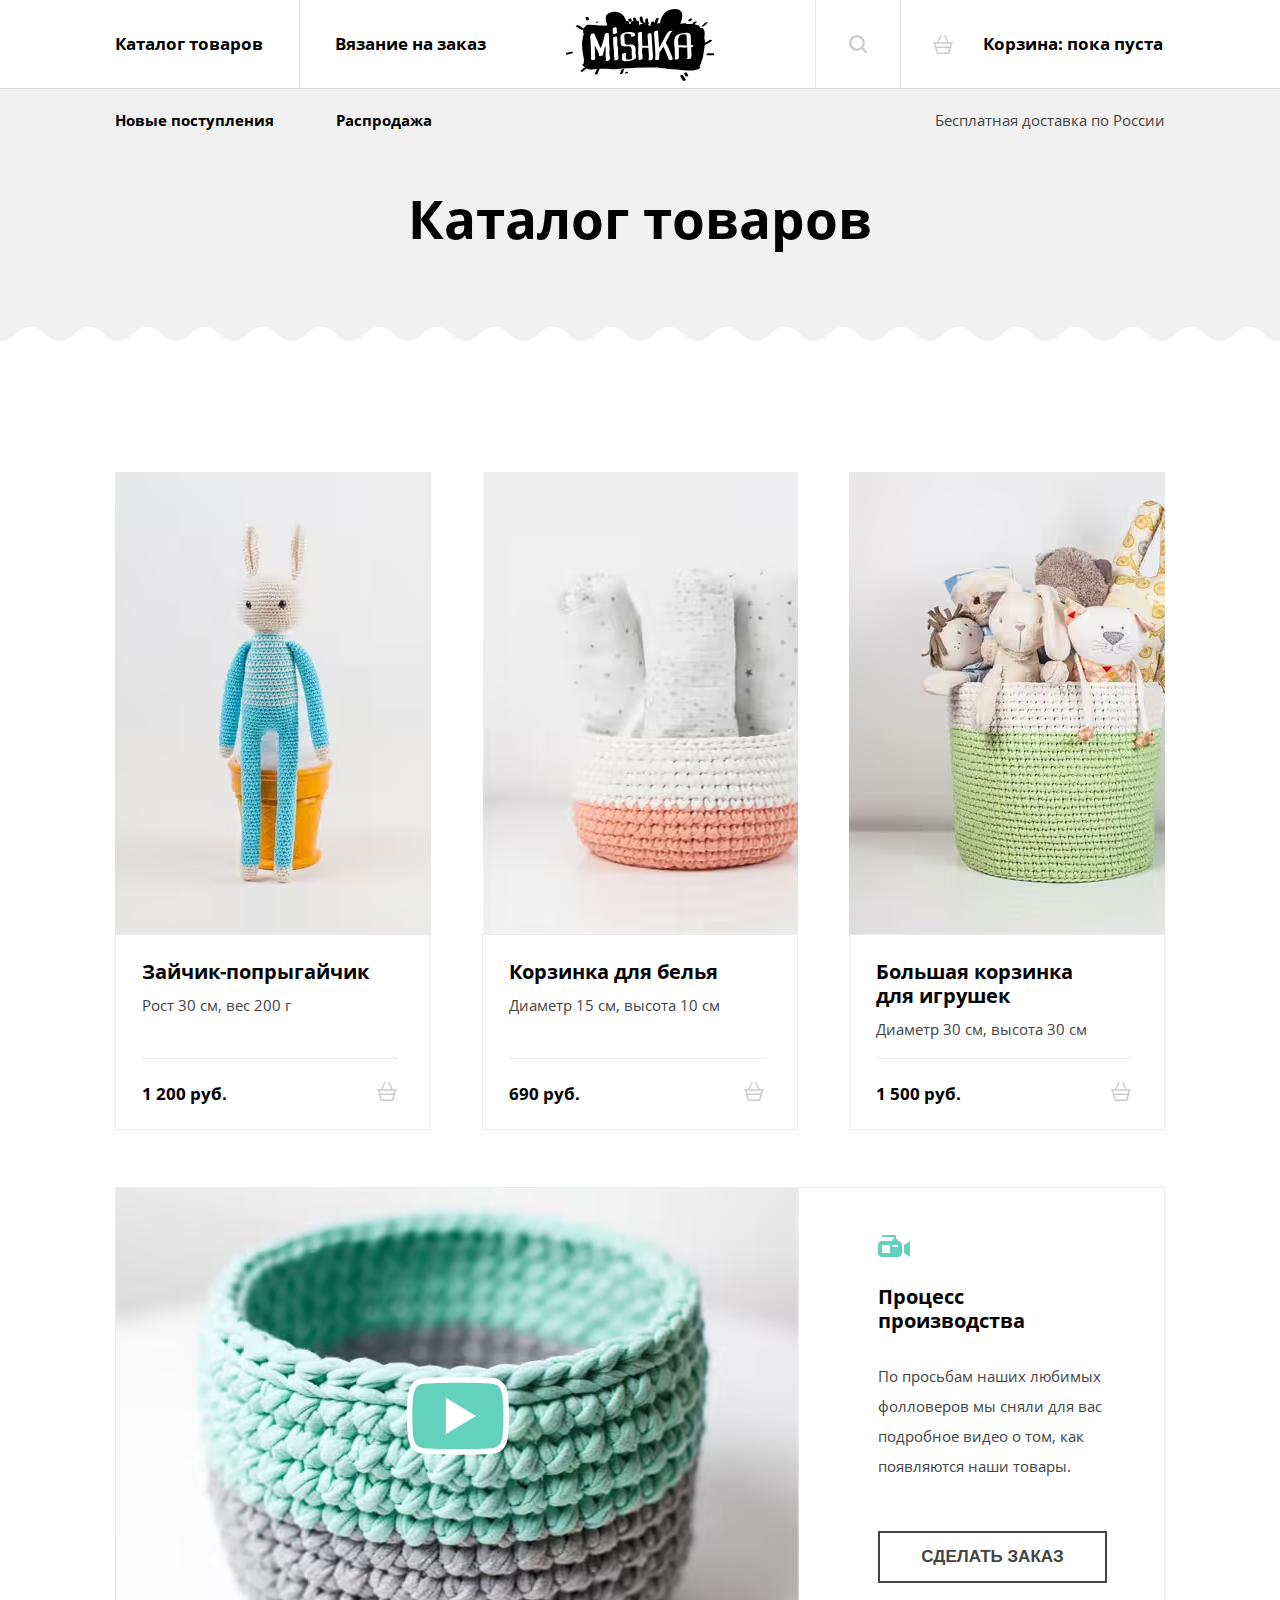
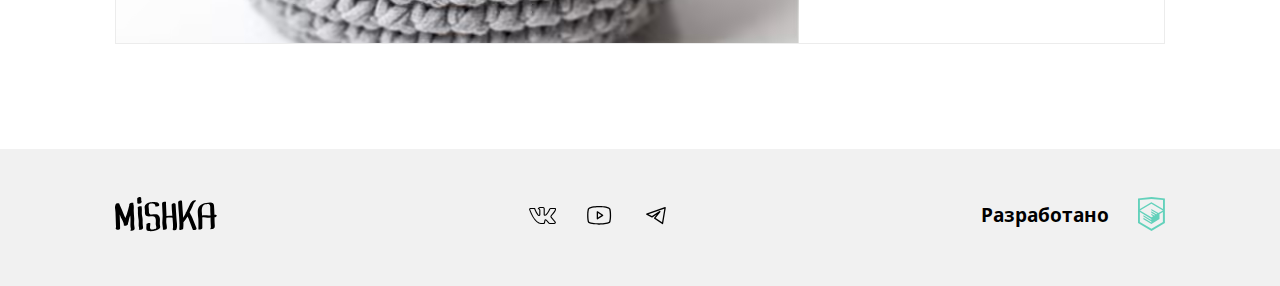
==== commit 029f8d0d: "Deploying to gh-pages from @ AnnaLuna111/2051093-mishka-26@91000b98c5531075e1a608b52295f741b7258fb5 " ====
--- a/catalog.html
+++ b/catalog.html
@@ -1 +1 @@
-<!DOCTYPE html><html class="page" lang="ru"><head><meta charset="utf-8"><meta name="viewport" content="width=device-width,initial-scale=1"><title>Каталог товаров | Мишка | HTML Academy</title><script>function addClass(A){document.documentElement.classList.add(A)}let avif=new Image;function check_webp_feature(a){let e=new Image;e.onload=function(){let A=0<e.width&&0<e.height;a(A)},e.onerror=function(){a(!1)},e.src="[data-uri]"}avif.src="[data-uri]",avif.onload=function(){addClass("avif")},avif.onerror=function(){check_webp_feature(function(A){return addClass(A?"webp":"")})};</script><link rel="stylesheet" href="./css/style.css"></head><body class="page__body main"><header class="main__header header page__centerer"><a class="header__logo logo" href="./index.html"><picture><source media="(min-width: 1150px)" srcset="./img/logo.svg#desktop"><source media="(min-width: 768px)" srcset="./img/logo.svg#tablet"><img class="logo__image" width="89" height="35" src="./img/logo.svg#underline" alt="Логотип интернет мазагина Мишка."></picture></a><nav class="header__nav nav"><button class="nav__toggle" type="button"><span class="visually-hidden">Открыть меню</span> <span class="nav__button"></span></button><div class="nav__wrapper nav__wrapper--close"><ul class="nav__list site-list"><li class="nav__item site-list__item"><a class="nav__link site-list__link" href="./catalog.html">Каталог товаров</a></li><li class="nav__item site-list__item site-list__item--bordered"><a class="nav__link site-list__link" href="./form.html">Вязание на заказ</a></li></ul><ul class="nav__list user-list"><li class="nav__item user-list__item"><a class="nav__link user-list__link user-list__link--search" href="javascript:void(0)"><span class="user-list__text user-list__text--hidden">Поиск по сайту</span></a></li><li class="nav__item user-list__item"><a class="nav__link user-list__link user-list__link--cart" href="javascript:void(0)">Корзина: пока пуста</a></li></ul><ul class="nav__list promo-list"><li class="promo-list__item"><a class="promo-list__link" href="javascript:void(0)">Новые поступления</a></li><li class="promo-list__item"><a class="promo-list__link" href="javascript:void(0)">Распродажа</a></li></ul><span class="nav__delivery">Бесплатная доставка по России</span></div></nav></header><main class="main__content catalog-page"><section class="catalog-page__inner"><h1 class="catalog-page__title inner-title">Каталог товаров</h1><div class="catalog-page__product product"><div class="page__centerer"><h2 class="visually-hidden">Список товаров</h2><ul class="product__list"><li class="product__item product-card"><picture><source srcset="img/catalog/product-1-desktop@1x.avif, img/catalog/product-1-desktop@2x.avif 2x" type="image/avif" media="(min-width: 1150px)"><source srcset="img/catalog/product-1-tablet@1x.avif, img/catalog/product-1-tablet@2x.avif 2x" type="image/avif" media="(min-width: 768px)"><source srcset="img/catalog/product-1-mobile@1x.avif, img/catalog/product-1-mobile@2x.avif 2x" type="image/avif"><source srcset="img/catalog/product-1-desktop@1x.webp, img/catalog/product-1-desktop@2x.webp 2x" type="image/webp" media="(min-width: 1150px)"><source srcset="img/catalog/product-1-tablet@1x.webp, img/catalog/product-1-tablet@2x.webp 2x" type="image/webp" media="(min-width: 768px)"><source srcset="img/catalog/product-1-mobile@1x.webp, img/catalog/product-1-mobile@2x.webp 2x" type="image/webp"><source srcset="img/catalog/product-1-desktop@1x.jpg, img/catalog/product-1-desktop@2x.jpg 2x" type="image/jpg" media="(min-width: 1150px)"><source srcset="img/catalog/product-1-tablet@1x.jpg, img/catalog/product-1-tablet@2x.jpg 2x" type="image/jpg" media="(min-width: 768px)"><img class="product-card__image" src="img/catalog/product-1-mobile@1x.jpg" srcset="img/catalog/product-1-mobile@2x.jpg 2x" width="260" height="195" alt="Зайчик-попрыгайчик"></picture><div class="product-card__wrapper"><h3 class="product-card__title product-title"><a class="product-card__link" href="javascript:void(0)">Зайчик-попрыгайчик</a></h3><p class="product-card__text text">Рост 30 см, вес 200 г</p><div class="product-card__footer-conatiner"><span class="product-card__price">1 200 руб.</span> <a class="product-card__button" href="javascript:void(0)"><span class="visually-hidden">В корзину</span></a></div></div></li><li class="product__item product-card"><picture><source srcset="img/catalog/product-2-desktop@1x.avif, img/catalog/product-2-desktop@2x.avif 2x" type="image/avif" media="(min-width: 1150px)"><source srcset="img/catalog/product-2-tablet@1x.avif, img/catalog/product-2-tablet@2x.avif 2x" type="image/avif" media="(min-width: 768px)"><source srcset="img/catalog/product-2-mobile@1x.avif, img/catalog/product-2-mobile@2x.avif 2x" type="image/avif"><source srcset="img/catalog/product-2-desktop@1x.webp, img/catalog/product-2-desktop@2x.webp 2x" type="image/webp" media="(min-width: 1150px)"><source srcset="img/catalog/product-2-tablet@1x.webp, img/catalog/product-2-tablet@2x.webp 2x" type="image/webp" media="(min-width: 768px)"><source srcset="img/catalog/product-2-mobile@1x.webp, img/catalog/product-2-mobile@2x.webp 2x" type="image/webp"><source srcset="img/catalog/product-2-desktop@1x.jpg, img/catalog/product-2-desktop@2x.jpg 2x" type="image/jpg" media="(min-width: 1150px)"><source srcset="img/catalog/product-2-tablet@1x.jpg, img/catalog/product-2-tablet@2x.jpg 2x" type="image/jpg" media="(min-width: 768px)"><img class="product-card__image" src="img/catalog/product-2-mobile@1x.jpg" srcset="img/catalog/product-2-mobile@2x.jpg 2x" width="260" height="195" alt="Корзинка для белья"></picture><div class="product-card__wrapper"><h3 class="product-card__title product-title"><a class="product-card__link" href="javascript:void(0)">Корзинка для белья</a></h3><p class="product-card__text text">Диаметр 15 см, высота 10 см</p><div class="product-card__footer-conatiner"><span class="product-card__price">690 руб.</span> <a class="product-card__button" href="javascript:void(0)"><span class="visually-hidden">В корзину</span></a></div></div></li><li class="product__item product-card"><picture><source srcset="img/catalog/product-3-desktop@1x.avif, img/catalog/product-3-desktop@2x.avif 2x" type="image/avif" media="(min-width: 1150px)"><source srcset="img/catalog/product-3-tablet@1x.avif, img/catalog/product-3-tablet@2x.avif 2x" type="image/avif" media="(min-width: 768px)"><source srcset="img/catalog/product-3-mobile@1x.avif, img/catalog/product-3-mobile@2x.avif 2x" type="image/avif"><source srcset="img/catalog/product-3-desktop@1x.webp, img/catalog/product-3-desktop@2x.webp 2x" type="image/webp" media="(min-width: 1150px)"><source srcset="img/catalog/product-3-tablet@1x.webp, img/catalog/product-3-tablet@2x.webp 2x" type="image/webp" media="(min-width: 768px)"><source srcset="img/catalog/product-3-mobile@1x.webp, img/catalog/product-3-mobile@2x.webp 2x" type="image/webp"><source srcset="img/catalog/product-3-desktop@1x.jpg, img/catalog/product-3-desktop@2x.jpg 2x" type="image/jpg" media="(min-width: 1150px)"><source srcset="img/catalog/product-3-tablet@1x.jpg, img/catalog/product-3-tablet@2x.jpg 2x" type="image/jpg" media="(min-width: 768px)"><img class="product-card__image" src="img/catalog/product-3-mobile@1x.jpg" srcset="img/catalog/product-3-mobile@2x.jpg 2x" width="260" height="195" alt="Большая корзинка для игрушек"></picture><div class="product-card__wrapper"><h3 class="product-card__title product-title"><a class="product-card__link" href="javascript:void(0)">Большая корзинка для игрушек</a></h3><p class="product-card__text text">Диаметр 30 см, высота 30 см</p><div class="product-card__footer-conatiner"><span class="product-card__price">1 500 руб.</span> <a class="product-card__button" href="javascript:void(0)"><span class="visually-hidden">В корзину</span></a></div></div></li></ul><div class="production"><div class="production__container production__container--title"><h3 class="production__title product-title">Процесс производства</h3></div><div class="production__video"><picture><source srcset="img/production-video-desktop@1x.avif, img/production-video-desktop@2x.avif 2x" type="image/avif" media="(min-width: 1150px)"><source srcset="img/production-video-tablet@1x.avif, img/production-video-tablet@2x.avif 2x" type="image/avif" media="(min-width: 768px)"><source srcset="img/production-video-mobile@1x.avif, img/production-video-mobile@2x.avif 2x" type="image/avif"><source srcset="img/production-video-desktop@1x.webp, img/production-video-desktop@2x.webp 2x" type="image/webp" media="(min-width: 1150px)"><source srcset="img/production-video-tablet@1x.webp, img/production-video-tablet@2x.webp 2x" type="image/webp" media="(min-width: 768px)"><source srcset="img/production-video-mobile@1x.webp, img/production-video-mobile@2x.webp 2x" type="image/webp"><source srcset="img/production-video-desktop@1x.jpg, img/production-video-desktop@2x.jpg 2x" type="image/jpg" media="(min-width: 1150px)"><source srcset="img/production-video-tablet@1x.jpg, img/production-video-tablet@2x.jpg 2x" type="image/jpg" media="(min-width: 768px)"><img class="production__video" src="img/production-video-mobile@1x.jpg" srcset="img/production-video-mobile@2x.jpg 2x" width="260" height="150" alt="Процесс производства"></picture><button class="production__video-button"><span class="visually-hidden">Воспроизвести видео.</span></button></div><div class="production__container"><p class="production__text">По просьбам наших любимых фолловеров мы сняли для вас подробное видео о том, как появляются наши товары.</p><button class="production__button button" type="button">Сделать заказ</button></div></div></div></div></section></main><footer class="main__footer footer"><div class="footer__container page__centerer"><a class="footer__main-logo logo" href="./index.html"><svg class="logo__footer" width="102" height="34" role="img" aria-label="Логотип интернет мазагина Мишка."><use href="./img/logo.svg#name" aria-hidden="true"></use></svg></a><ul class="footer__list social"><li class="social__item"><a class="social__link social__link--vk" href="https://vk.com/htmlacademy" target="_blank"><span class="visually-hidden">Вконтакте</span></a></li><li class="social__item"><a class="social__link social__link--yt" href="https://www.youtube.com/user/htmlacademyru" target="_blank"><span class="visually-hidden">Ютуб</span></a></li><li class="social__item"><a class="social__link social__link--tg" href="https://t.me/htmlacademy" target="_blank"><span class="visually-hidden">Телеграм</span></a></li></ul><p class="footer__copyright">Разработано <a class="footer__logo" href="https://htmlacademy.ru/intensive/adaptive"><span class="visually-hidden">в HTML-Академии.</span></a></p></div></footer><div class="modal modal--close"><section class="modal__inner cart"><h2 class="cart__title title">Добавить в корзину</h2><form class="cart__form" action="https://echo.htmlacademy.ru" method="get"><fieldset class="cart__filter-group"><legend class="cart__text">Выберите размер:</legend><div class="cart__form-container"><label class="cart__label"><input class="cart__input" type="radio" name="size" value="s"> S</label> <label class="cart__label"><input class="cart__input cart__input--wide" type="radio" name="size" value="m"> M</label> <label class="cart__label"><input class="cart__input" type="radio" name="size" value="l"> L</label></div></fieldset><button class="cart__button button button--colorized" type="submit">Добавить</button></form></section></div><script src="../js/menu-toggle.js"></script></body></html>+<!DOCTYPE html><html class="page" lang="ru"><head><meta charset="utf-8"><meta name="viewport" content="width=device-width,initial-scale=1"><title>Каталог товаров | Мишка | HTML Academy</title><script>function addClass(A){document.documentElement.classList.add(A)}let avif=new Image;function check_webp_feature(a){let e=new Image;e.onload=function(){let A=0<e.width&&0<e.height;a(A)},e.onerror=function(){a(!1)},e.src="[data-uri]"}avif.src="[data-uri]",avif.onload=function(){addClass("avif")},avif.onerror=function(){check_webp_feature(function(A){return addClass(A?"webp":"")})};</script><link rel="stylesheet" href="./css/style.css"><link rel="preload" href="./fonts/opensans.woff2" as="font" type="font/woff2" crossorigin><link rel="preload" href="./fonts/opensansbold.woff2" as="font" type="font/woff2" crossorigin></head><body class="page__body main"><header class="main__header header page__centerer"><a class="header__logo logo" href="./index.html"><picture><source media="(min-width: 1150px)" srcset="./img/logo.svg#desktop"><source media="(min-width: 768px)" srcset="./img/logo.svg#tablet"><img class="logo__image" width="89" height="35" src="./img/logo.svg#underline" alt="Логотип интернет мазагина Мишка."></picture></a><nav class="header__nav nav"><button class="nav__toggle" type="button"><span class="visually-hidden">Открыть меню</span> <span class="nav__button"></span></button><div class="nav__wrapper nav__wrapper--close"><ul class="nav__list site-list"><li class="nav__item site-list__item"><a class="nav__link site-list__link" href="./catalog.html">Каталог товаров</a></li><li class="nav__item site-list__item"><a class="nav__link site-list__link" href="./form.html">Вязание на заказ</a></li></ul><ul class="nav__list user-list"><li class="nav__item user-list__item"><a class="nav__link user-list__link user-list__link--search" href="javascript:void(0)"><span class="user-list__text user-list__text--hidden">Поиск по сайту</span></a></li><li class="nav__item user-list__item"><a class="nav__link user-list__link user-list__link--cart" href="javascript:void(0)">Корзина: пока пуста</a></li></ul><ul class="nav__list promo-list"><li class="promo-list__item"><a class="promo-list__link" href="javascript:void(0)">Новые поступления</a></li><li class="promo-list__item"><a class="promo-list__link" href="javascript:void(0)">Распродажа</a></li></ul><span class="nav__delivery">Бесплатная доставка по России</span></div></nav></header><main class="main__content catalog-page"><section class="catalog-page__inner"><h1 class="catalog-page__title inner-title">Каталог товаров</h1><div class="catalog-page__product product"><div class="page__centerer"><h2 class="visually-hidden">Список товаров</h2><ul class="product__list"><li class="product__item product-card"><picture><source srcset="img/catalog/product-1-desktop@1x.avif, img/catalog/product-1-desktop@2x.avif 2x" type="image/avif" media="(min-width: 1150px)"><source srcset="img/catalog/product-1-tablet@1x.avif, img/catalog/product-1-tablet@2x.avif 2x" type="image/avif" media="(min-width: 768px)"><source srcset="img/catalog/product-1-mobile@1x.avif, img/catalog/product-1-mobile@2x.avif 2x" type="image/avif"><source srcset="img/catalog/product-1-desktop@1x.webp, img/catalog/product-1-desktop@2x.webp 2x" type="image/webp" media="(min-width: 1150px)"><source srcset="img/catalog/product-1-tablet@1x.webp, img/catalog/product-1-tablet@2x.webp 2x" type="image/webp" media="(min-width: 768px)"><source srcset="img/catalog/product-1-mobile@1x.webp, img/catalog/product-1-mobile@2x.webp 2x" type="image/webp"><source srcset="img/catalog/product-1-desktop@1x.jpg, img/catalog/product-1-desktop@2x.jpg 2x" type="image/jpg" media="(min-width: 1150px)"><source srcset="img/catalog/product-1-tablet@1x.jpg, img/catalog/product-1-tablet@2x.jpg 2x" type="image/jpg" media="(min-width: 768px)"><img class="product-card__image" src="img/catalog/product-1-mobile@1x.jpg" srcset="img/catalog/product-1-mobile@2x.jpg 2x" width="260" height="195" alt="Зайчик-попрыгайчик."></picture><div class="product-card__wrapper"><h3 class="product-card__title product-title"><a class="product-card__link" href="javascript:void(0)">Зайчик-попрыгайчик</a></h3><p class="product-card__text text">Рост 30 см, вес 200 г</p><div class="product-card__footer-conatiner"><span class="product-card__price">1 200 руб.</span> <a class="product-card__button" href="javascript:void(0)"><span class="visually-hidden">В корзину</span></a></div></div></li><li class="product__item product-card"><picture><source srcset="img/catalog/product-2-desktop@1x.avif, img/catalog/product-2-desktop@2x.avif 2x" type="image/avif" media="(min-width: 1150px)"><source srcset="img/catalog/product-2-tablet@1x.avif, img/catalog/product-2-tablet@2x.avif 2x" type="image/avif" media="(min-width: 768px)"><source srcset="img/catalog/product-2-mobile@1x.avif, img/catalog/product-2-mobile@2x.avif 2x" type="image/avif"><source srcset="img/catalog/product-2-desktop@1x.webp, img/catalog/product-2-desktop@2x.webp 2x" type="image/webp" media="(min-width: 1150px)"><source srcset="img/catalog/product-2-tablet@1x.webp, img/catalog/product-2-tablet@2x.webp 2x" type="image/webp" media="(min-width: 768px)"><source srcset="img/catalog/product-2-mobile@1x.webp, img/catalog/product-2-mobile@2x.webp 2x" type="image/webp"><source srcset="img/catalog/product-2-desktop@1x.jpg, img/catalog/product-2-desktop@2x.jpg 2x" type="image/jpg" media="(min-width: 1150px)"><source srcset="img/catalog/product-2-tablet@1x.jpg, img/catalog/product-2-tablet@2x.jpg 2x" type="image/jpg" media="(min-width: 768px)"><img class="product-card__image" src="img/catalog/product-2-mobile@1x.jpg" srcset="img/catalog/product-2-mobile@2x.jpg 2x" width="260" height="195" alt="Корзинка для белья."></picture><div class="product-card__wrapper"><h3 class="product-card__title product-title"><a class="product-card__link" href="javascript:void(0)">Корзинка для белья</a></h3><p class="product-card__text text">Диаметр 15 см, высота 10 см</p><div class="product-card__footer-conatiner"><span class="product-card__price">690 руб.</span> <a class="product-card__button" href="javascript:void(0)"><span class="visually-hidden">В корзину</span></a></div></div></li><li class="product__item product-card"><picture><source srcset="img/catalog/product-3-desktop@1x.avif, img/catalog/product-3-desktop@2x.avif 2x" type="image/avif" media="(min-width: 1150px)"><source srcset="img/catalog/product-3-tablet@1x.avif, img/catalog/product-3-tablet@2x.avif 2x" type="image/avif" media="(min-width: 768px)"><source srcset="img/catalog/product-3-mobile@1x.avif, img/catalog/product-3-mobile@2x.avif 2x" type="image/avif"><source srcset="img/catalog/product-3-desktop@1x.webp, img/catalog/product-3-desktop@2x.webp 2x" type="image/webp" media="(min-width: 1150px)"><source srcset="img/catalog/product-3-tablet@1x.webp, img/catalog/product-3-tablet@2x.webp 2x" type="image/webp" media="(min-width: 768px)"><source srcset="img/catalog/product-3-mobile@1x.webp, img/catalog/product-3-mobile@2x.webp 2x" type="image/webp"><source srcset="img/catalog/product-3-desktop@1x.jpg, img/catalog/product-3-desktop@2x.jpg 2x" type="image/jpg" media="(min-width: 1150px)"><source srcset="img/catalog/product-3-tablet@1x.jpg, img/catalog/product-3-tablet@2x.jpg 2x" type="image/jpg" media="(min-width: 768px)"><img class="product-card__image" src="img/catalog/product-3-mobile@1x.jpg" srcset="img/catalog/product-3-mobile@2x.jpg 2x" width="260" height="195" alt="Корзинка для белья."></picture><div class="product-card__wrapper product-card__wrapper--third"><h3 class="product-card__title product-title"><a class="product-card__link" href="javascript:void(0)">Большая корзинка для&nbsp;игрушек</a></h3><p class="product-card__text text">Диаметр 30 см, высота 30 см</p><div class="product-card__footer-conatiner"><span class="product-card__price">1 500 руб.</span> <a class="product-card__button" href="javascript:void(0)"><span class="visually-hidden">В корзину</span></a></div></div></li></ul><div class="production"><div class="production__container production__container--title"><h3 class="production__title product-title">Процесс производства</h3></div><div class="production__video"><picture><source srcset="img/production-video-desktop@1x.avif, img/production-video-desktop@2x.avif 2x" type="image/avif" media="(min-width: 1150px)"><source srcset="img/production-video-tablet@1x.avif, img/production-video-tablet@2x.avif 2x" type="image/avif" media="(min-width: 768px)"><source srcset="img/production-video-mobile@1x.avif, img/production-video-mobile@2x.avif 2x" type="image/avif"><source srcset="img/production-video-desktop@1x.webp, img/production-video-desktop@2x.webp 2x" type="image/webp" media="(min-width: 1150px)"><source srcset="img/production-video-tablet@1x.webp, img/production-video-tablet@2x.webp 2x" type="image/webp" media="(min-width: 768px)"><source srcset="img/production-video-mobile@1x.webp, img/production-video-mobile@2x.webp 2x" type="image/webp"><source srcset="img/production-video-desktop@1x.jpg, img/production-video-desktop@2x.jpg 2x" type="image/jpg" media="(min-width: 1150px)"><source srcset="img/production-video-tablet@1x.jpg, img/production-video-tablet@2x.jpg 2x" type="image/jpg" media="(min-width: 768px)"><img class="production__video" src="img/production-video-mobile@1x.jpg" srcset="img/production-video-mobile@2x.jpg 2x" width="260" height="150" alt="Процесс производства."></picture><button class="production__video-button"><span class="visually-hidden">Воспроизвести видео.</span></button></div><div class="production__container"><p class="production__text">По просьбам наших любимых фолловеров мы сняли для вас подробное видео о том, как появляются наши товары.</p><button class="production__button button" type="button">Сделать заказ</button></div></div></div></div></section></main><footer class="main__footer footer"><div class="footer__container page__centerer"><a class="footer__main-logo logo" href="./index.html"><svg class="logo__footer" width="102" height="35" role="img" aria-label="Логотип интернет мазагина Мишка."><use href="./img/logo.svg#name" aria-hidden="true"></use></svg></a><ul class="footer__list social"><li class="social__item"><a class="social__link social__link--vk" href="https://vk.com/htmlacademy" target="_blank"><span class="visually-hidden">Вконтакте</span></a></li><li class="social__item"><a class="social__link social__link--yt" href="https://www.youtube.com/user/htmlacademyru" target="_blank"><span class="visually-hidden">Ютуб</span></a></li><li class="social__item"><a class="social__link social__link--tg" href="https://t.me/htmlacademy" target="_blank"><span class="visually-hidden">Телеграм</span></a></li></ul><p class="footer__copyright">Разработано <a class="footer__logo" href="https://htmlacademy.ru/intensive/adaptive"><span class="visually-hidden">в HTML-Академии.</span></a></p></div></footer><div class="modal modal--close"><button class="modal__close-button"></button><section class="modal__inner cart"><h2 class="cart__title title">Добавить в корзину</h2><form class="cart__form" action="https://echo.htmlacademy.ru" method="get"><fieldset class="cart__filter-group"><legend class="cart__text">Выберите размер:</legend><div class="cart__form-container"><label class="cart__label"><input class="cart__input" type="radio" name="size" value="s"> S</label> <label class="cart__label"><input class="cart__input cart__input--wide" type="radio" name="size" value="m"> M</label> <label class="cart__label"><input class="cart__input" type="radio" name="size" value="l"> L</label></div></fieldset><button class="cart__button button button--colorized" type="submit">Добавить</button></form></section></div><script src="./js/menu-toggle.js"></script><script src="./js/modal-open.js"></script><script src="./js/slider.js"></script></body></html>--- a/css/style.css
+++ b/css/style.css
@@ -1 +1 @@
-@font-face{font-family:"Open Sans";font-style:normal;font-weight:400;src:url(../fonts/opensans.woff2)format("woff2"),url(../fonts/opensans.woff)format("woff");font-display:swap}@font-face{font-family:"Open Sans";font-style:normal;font-weight:700;src:url(../fonts/opensansbold.woff2)format("woff2"),url(../fonts/opensansbold.woff)format("woff");font-display:swap}:root{--main-font:"Open Sans", "Arial", sans-serif;--base-color:#444444;--main-color:#000000;--accent-color:#63d1bb;--sec-accent-color:#56c3b2;--third-accent-color:#59d5bc;--fourth-accent-color:#46c1ae;--light-color:#ffffff;--light-accent-color:#f1f1f1;--border-color:#ececec;--border-modal-color:#c6c6c6;--accent-dark-color:#149080;--accent-link-color:#62d1ba;--pale-border-color:rgba(0, 0, 0, 0.1);--pale-link-color:rgba(70, 193, 174, 0.1);--pale-button-color:rgba(255, 255, 255, 0.3);--pale-accent-color:rgba(99, 209, 187, 0.3);--pale-main-color:rgba(0, 0, 0, 0.2);--pale-active-color:rgba(0, 0, 0, 0.3);--pale-hover-color:rgba(0, 0, 0, 0.6);--pale-modal-color:rgba(68, 68, 68, 0.1);--modal-shadow-color:rgba(0, 1, 1, 0.25)}img{max-width:100%;object-fit:contain;object-position:center}.page{font-family:var(--main-font);font-size:15px;line-height:24px;color:var(--base-color);background-color:var(--light-color)}.page__centerer{margin:0 30px;outline:1px dashed red;outline-offset:-1px}@media (min-width:768px){.page__centerer{margin:0 50px}}@media (min-width:1150px){.page__centerer{width:1050px;margin:0 auto}}@media (max-width:1149.99px){.page__centerer--desktop_on{display:contents}}@media (min-width:1150px){.page__centerer--desktop_off{display:contents}}.page__body{margin:0 auto}.visually-hidden{position:absolute;width:1px;height:1px;margin:-1px;border:0;padding:0;white-space:nowrap;-webkit-clip-path:inset(100%);clip-path:inset(100%);clip:rect(0 0 0 0);overflow:hidden}.inner-title{font-size:27px;line-height:30px;font-weight:700;text-align:center;color:var(--main-color)}@media (min-width:768px) and (max-width:1149.99px){.inner-title{font-size:43px;line-height:50px}}@media (min-width:1150px){.inner-title{font-size:53px;line-height:57px}}.title{font-size:25px;line-height:30px;font-weight:700;color:var(--main-color)}@media (min-width:768px) and (max-width:1149.99px){.title{font-size:43px;line-height:50px}}@media (min-width:1150px){.title{font-size:53px;line-height:57px}}.product-title{font-size:17px;font-weight:700;color:var(--main-color)}@media (min-width:768px){.product-title{font-size:20px}}.button,.header a{text-decoration:none}.button{padding:16px;font-size:18px;line-height:20px;font-weight:700;text-align:center;text-transform:uppercase;color:var(--base-color);background:var(--light-color);border:2px solid var(--base-color)}@media (min-width:768px){.button{font-size:17px}}.button:active,.button:hover{color:var(--light-color);background:var(--base-color)}.button:active{color:var(--pale-button-color)}.button--colorized{color:var(--light-color);background:var(--accent-color);border-color:var(--accent-color)}.button--colorized:active,.button--colorized:hover{color:var(--base-color);background:var(--light-color)}.button--colorized:active{color:var(--pale-main-color);border-color:var(--pale-accent-color)}.separator::after{position:absolute;bottom:0;left:-30px;right:-30px;width:120%;height:6px;background:url(../icons/stack.svg#cosin)repeat-x bottom;background-size:16px 6px;z-index:2;content:""}@media (min-width:768px) and (max-width:1149.99px){.separator::after{left:-50px;right:-50px;height:17px;background-size:38px 17px}}@media (min-width:1150px){.separator::after{left:0;right:0;width:100%;height:23px;background-size:52px 23px}}.header{position:relative;display:flex;padding:22px 0}.header a{color:var(--main-color)}.header a:hover{color:var(--pale-hover-color)}.header a:active{color:var(--pale-active-color)}@media (min-width:768px){.header{display:block;padding:0}}.header__logo{position:absolute;top:22px;left:50%;transform:translate(-50%)}@media (min-width:768px) and (max-width:1149.99px){.header__logo{left:0}}@media (min-width:1150px){.header__logo{left:50%;transform:translate(-50%)}}.header__nav{margin-left:auto}@media (min-width:768px){.header__nav{margin:0}}.nav__toggle{width:40px;height:40px;padding:8px;background:var(--light-color);outline:1px dashed #000;outline-offset:-1px;display:flex;align-items:center}@media (min-width:768px){.nav__toggle{display:none}}.nav__button{position:relative;width:20px;height:2px;background:var(--main-color);transition:.25s ease-in-out}.nav__button::after,.nav__button::before{position:absolute;top:-6px;left:0;content:"";width:20px;height:2px;background:var(--main-color)}.nav__button::after{top:6px}.nav__toggle--open .nav__button{background:0 0}.nav__toggle--open .nav__button::before{width:120%;transform:rotate(45deg);top:0;left:-2px}.nav__toggle--open .nav__button::after{width:120%;transform:rotate(-45deg);top:0;left:-2px}@media (max-width:767.99px){.nav__wrapper{position:absolute;top:79px;left:-30px;right:-30px;display:flex;flex-direction:column;background:var(--light-color);z-index:2}.nav__wrapper--close{display:none}}@media (min-width:768px){.nav__wrapper{display:grid;grid-template-columns:1fr 1fr;grid-template-areas:"user user""site delivery"}}@media (min-width:1150px){.nav__wrapper{gap:0 150px;grid-template-areas:"site user""promo delivery"}}.nav__list{display:flex;flex-direction:column;margin:0;padding:0;font-size:17px;font-weight:700;list-style:none}@media (min-width:768px){.nav__list{flex-direction:row}}.nav__item{padding:27px 30px}@media (max-width:767.99px){.nav__item{border-top:1px solid var(--pale-border-color)}.nav__link{padding-left:46px}}.nav__delivery{display:none}@media (min-width:768px){.nav__delivery{display:block;grid-area:delivery;margin-left:auto;padding:20px 0}}@media (min-width:768px) and (max-width:1149.99px){.site-list{grid-area:site;font-size:15px}.site-list__item{width:167px;padding:20px 0}}@media (min-width:1150px){.site-list__item{width:184px;padding:32px 0}.site-list__item--bordered{padding-left:35px;border-left:1px solid var(--pale-border-color)}}.user-list{grid-area:user}@media (min-width:768px){.user-list{margin-left:auto}.user-list__item{padding:32px 0;border-left:1px solid var(--pale-border-color)}}.user-list__link{position:relative}@media (min-width:768px){.user-list__link{padding-left:82px}}.user-list__link::before{position:absolute;left:0;width:24px;height:24px;background-color:var(--pale-main-color);content:""}@media (min-width:768px){.user-list__link::before{left:32px}}.user-list__link--search::before{-webkit-mask:url(../icons/stack.svg#search-icon)no-repeat center/contain;mask:url(../icons/stack.svg#search-icon)no-repeat center/contain}.user-list__link--cart::before{-webkit-mask:url(../icons/stack.svg#cart-icon)no-repeat center/contain;mask:url(../icons/stack.svg#cart-icon)no-repeat center/contain}.user-list__link:hover::before{background-color:var(--accent-color)}.user-list__link:active::before{background-color:var(--pale-accent-color)}@media (min-width:768px){.user-list__text--hidden{display:none}}.promo-list{display:none}@media (min-width:1150px){.promo-list{display:flex;grid-area:promo;padding:20px 0;font-size:15px}}.promo-list__item{padding-right:60px}.logo:hover{opacity:.6}.logo:active{opacity:.3}.logo__image{display:block;width:100px;height:35px}@media (min-width:768px) and (max-width:1149.99px){.logo__image{width:113px;height:46px}}@media (min-width:1150px){.logo__image{width:149px;height:72px}}.logo__footer:hover{--logo-color:#46c1ae}.logo__footer:active{--logo-color:#46c1ae;opacity:.3}.main{display:flex;flex-direction:column}.main__content{flex-grow:1}.intro{position:relative;padding-bottom:133px;background:var(--light-accent-color) no-repeat center/cover;text-align:center}.intro::after{position:absolute;bottom:0;left:0;right:0;width:100%;height:24px;z-index:10;content:""}@media (min-width:768px){.intro{padding-bottom:0}.intro::after{background:url(../icons/stack.svg#wave)repeat-x bottom;background-size:39px 24px}}@media (min-width:1150px){.intro::after{height:34px;background-size:62px 34px}}@media all{.intro{background-image:-webkit-image-set(url(../img/intro-mobile@1x.jpg)1x,url(../img/intro-mobile@2x.jpg)2x);background-image:image-set(url(../img/intro-mobile@1x.jpg)1x,url(../img/intro-mobile@2x.jpg)2x)}}@media (min-width:768px){.intro{background-image:-webkit-image-set(url(../img/intro-tablet@1x.jpg)1x,url(../img/intro-tablet@2x.jpg)2x);background-image:image-set(url(../img/intro-tablet@1x.jpg)1x,url(../img/intro-tablet@2x.jpg)2x)}}@media (min-width:1150px){.intro{background-image:-webkit-image-set(url(../img/intro-desktop@1x.jpg)1x,url(../img/intro-desktop@2x.jpg)2x);background-image:image-set(url(../img/intro-desktop@1x.jpg)1x,url(../img/intro-desktop@2x.jpg)2x)}}.intro__title{margin:0;padding:80px 30px 324px}@media (min-width:768px){.intro__title{padding:155px 50px 480px}}.intro__container{position:absolute;left:0;right:0;bottom:0}@media (max-width:767.99px){.intro__container{left:-30px;right:-30px}}.intro__list{display:flex;flex-direction:column;margin:0;padding:0;text-align:left;list-style:none}@media (min-width:768px){.intro__list{flex-direction:row}.intro__list .intro__item{flex-grow:1}}.intro__link{position:relative;display:block;padding:24px 30px 31px;font-size:19px;font-weight:700;color:var(--light-color);text-decoration:none}.intro__link::after{position:absolute;top:21px;right:27px;width:64px;height:64px;background:var(--accent-dark-color);opacity:.5;content:""}.intro__link--stuff{background:var(--accent-color)}.intro__link--stuff::after{background:url(../icons/stack.svg#stuff-icon)no-repeat center/contain}.intro__link--stuff:active,.intro__link--stuff:hover{background:var(--third-accent-color)}.intro__link--toy{background:var(--sec-accent-color)}.intro__link--toy::after{background:url(../icons/stack.svg#toy-icon)no-repeat center/contain}.intro__link--toy:active,.intro__link--toy:hover{background:var(--fourth-accent-color)}.intro__link:hover{padding-bottom:36px}.intro__link:hover::after{opacity:.7}.intro__link:active::after{opacity:.3}@media (min-width:768px){.intro__link{padding:25px 26px 34px;font-size:20px;line-height:30px}.intro__link:hover{margin-top:-5px;padding-bottom:39px}}.offer{position:relative;display:flex;flex-direction:column;padding:30px 0 36px}@media (min-width:768px){.offer{display:grid;grid-template-columns:2fr 1fr 1fr;grid-template-areas:"title title promo""text image image""table image image""price image image""button image image";padding:40px 0 50px}}@media (min-width:1150px){.offer{grid-template-columns:1fr 2fr 3fr;grid-template-areas:"promo title image""promo text image""promo table image""promo price image""promo button image";padding:54px 0 70px}}.offer__title{margin:0 0 4px;grid-area:title}@media (min-width:768px) and (max-width:1149.99px){.offer__title{margin-bottom:38px}}@media (min-width:1150px){.offer__title{grid-column:2/4;margin:64px 0 35px}}.offer__promo{font-size:17px;line-height:20px;font-weight:700;text-transform:uppercase;color:var(--accent-color);grid-area:promo}@media (min-width:768px){.offer__promo{margin-top:74px;width:100px;line-height:17px;text-align:center;justify-self:center}}@media (min-width:768px) and (max-width:1149.99px){.offer__promo{margin:10px 13px 0 0;justify-self:end}}.offer__text{grid-area:text}@media (min-width:768px){.offer__text{margin:-12px 0 48px;font-size:17px;line-height:30px}}@media (min-width:1150px){.offer__text{margin-bottom:60px}}.offer__list{display:grid;grid-template-columns:30% 55%;margin:0 0 28px;grid-area:table}@media (min-width:768px) and (max-width:1149.99px){.offer__list{grid-template-columns:30% 60%;margin-bottom:57px}}@media (min-width:1150px){.offer__list{margin-bottom:109px}}.offer__item{margin:0;padding:7px 2px;line-height:20px;border-bottom:1px solid var(--border-color)}.offer__container{grid-area:image;z-index:-1}.about__item::before,.offer__image{outline:1px dashed #000;outline-offset:-1px}.offer__image{display:block;width:260px;height:315px;margin-bottom:25px}@media (min-width:768px){.offer__image{width:334px;height:404px;margin:0 0 0 auto}}@media (min-width:1150px){.offer__image{width:525px;height:636px}}.offer__price{display:block;margin-bottom:25px;font-size:17px;line-height:24px;font-weight:700;text-align:center;grid-area:price}@media (min-width:768px){.offer__price{margin-bottom:33px;font-size:20px}}.offer__button{grid-area:button}@media (min-width:768px){.offer__button{display:inline-block;width:80%}}.about{padding:31px 0}@media (min-width:768px){.about{padding:43px 0 83px}}@media (min-width:1150px){.about{padding:68px 0 90px}}.about__title{margin:0 0 28px}@media (min-width:768px){.about__title{margin-bottom:41px}}@media (min-width:1150px){.about__title{margin-left:175px}}.about__list{display:grid;grid-template-columns:1fr 1fr;gap:50px;padding:0;list-style:none}@media (max-width:767.99px){.about__list{display:flex;flex-wrap:wrap}}@media (min-width:1150px){.about__list{margin:0 175px}}.about__item{display:flex;flex-direction:column;gap:20px;font-size:17px;line-height:20px;font-weight:700;color:var(--main-color)}@media (max-width:767.99px){.about__item:nth-of-type(2n+2){order:1}}@media (min-width:768px){.about__item{font-size:20px;line-height:22px}}.about__item::before{width:56px;height:38px;margin-left:-6px;background:var(--accent-color);content:""}.about__item--materials::before{background:url(../icons/stack.svg#eco-icon)no-repeat center/contain}.about__item--handmade::before{background:url(../icons/stack.svg#handmade-icon)no-repeat center/contain}.about__item--price::before{background:url(../icons/stack.svg#price-icon)no-repeat center/contain}.about__item--production::before{background:url(../icons/stack.svg#production-icon)no-repeat center/contain}.about__item--likes::before{background:url(../icons/stack.svg#likes-icon)no-repeat center/contain}.about__item--delivery::before{background:url(../icons/stack.svg#delivery-icon)no-repeat center/contain}.review{position:relative;display:flex;flex-direction:column;padding:27px 0}@media (min-width:768px){.review{display:grid;grid-template-columns:auto 175px;grid-template-areas:"title button""text text";padding:82px 0 47px}.review::before{position:absolute;top:0;left:-50px;width:350px;height:457px;background:no-repeat center/cover;content:"";outline:1px dashed #000;outline-offset:-1px;z-index:-1}}@media (min-width:768px) and (min-width:768px){.review::before{background-image:-webkit-image-set(url(../img/review-tablet@1x.jpg)1x,url(../img/review-tablet@2x.jpg)2x);background-image:image-set(url(../img/review-tablet@1x.jpg)1x,url(../img/review-tablet@2x.jpg)2x)}}@media (min-width:1150px){.review{padding:78px 0 96px 175px;box-sizing:border-box}.review::before{left:0}}.review__title{margin:0;grid-area:title}@media (min-width:768px){.review__title{margin-bottom:40px}}.review__list{margin:0 0 30px;padding:0;list-style:none;grid-area:text}@media (min-width:768px){.review__list{margin:0}}.review__text{margin:0 0 33px;line-height:30px}@media (min-width:768px){.review__text{margin-bottom:61px;font-size:17px}}@media (min-width:1150px){.review__text{margin-bottom:44px}}.review__author{margin:0;font-size:17px;grid-area:author}@media (min-width:768px){.review__author{font-size:18px}}@media (min-width:768px) and (max-width:1149.99px){.review__author{margin-bottom:10px}}.review__slider-buttons{display:flex;margin-bottom:38px}@media (min-width:768px){.review__slider-buttons{position:absolute;bottom:60px;right:16px;margin:0}}@media (min-width:1150px){.review__slider-buttons{bottom:96px;right:18px}}.review__slider-button{position:relative;display:inline-block;flex-grow:1;width:50px;height:48px;border:1px solid var(--border-color)}.review__slider-button::after{position:absolute;top:0;left:0;width:100%;height:100%;content:"";background-color:var(--main-color)}.review__slider-button:hover::after{opacity:.6}.review__slider-button:active::after{opacity:.3}@media (min-width:768px){.review__slider-button{margin-left:37px;border:0;outline:1px dashed #000;outline-offset:-1px}}.review__prev{transform:rotate(180deg)}.review__next,.review__prev{-webkit-mask:url(../icons/stack.svg#arrow-icon)no-repeat center/contain;mask:url(../icons/stack.svg#arrow-icon)no-repeat center/contain}.review__button{margin-bottom:18px;grid-area:button}@media (min-width:768px){.review__button{align-self:start}}.contacts{padding:38px 0}@media (min-width:768px){.contacts{padding:68px 0 57px}}@media (min-width:1150px){.contacts{padding:71px 0 105px 175px;box-sizing:border-box;display:grid;grid-template-columns:1fr 2fr 3fr;grid-template-areas:"contacts map""button map"}}.contacts__container{display:flex;flex-direction:column;outline:1px dashed #000;outline-offset:-1px;grid-area:contacts}.contacts__container--button{grid-area:button;align-items:center}.contacts__title{position:relative;margin:0 0 28px}@media (min-width:768px){.contacts__title{margin-bottom:49px}.contacts__title::before{position:absolute;top:-12px;right:0;width:110px;height:82px;content:"";outline:1px dashed #000;outline-offset:-1px;background:url(../icons/stack.svg#flag-icon)no-repeat center/contain}}@media (min-width:1150px){.contacts__title{margin:79px 0 34px}.contacts__title::before{left:-175px}}.contacts__list{display:grid;grid-template-columns:76px 185px;margin:0 0 62px}@media (min-width:768px) and (max-width:1149.99px){.contacts__list{grid-template-columns:1fr 3fr 1fr 3fr;margin-bottom:49px}}@media (min-width:1150px){.contacts__list{grid-template-columns:82px 250px;gap:33px 0}}.contacts__item{margin:0;padding:20px 2px;font-size:14px;line-height:30px}.contacts__item a{color:inherit;text-decoration:none;border-bottom:1px solid var(--accent-link-color)}.contacts__item a:active,.contacts__item a:hover{color:var(--fourth-accent-color);border-color:var(--fourth-accent-color)}.contacts__item a:active{border-color:var(--pale-link-color)}@media (min-width:768px){.contacts__item{font-size:17px;padding:0 2px}}@media (min-width:768px) and (max-width:1149.99px){.contacts__item{padding:0}}.contacts__map{width:100%;height:455px;outline:1px dashed #000;outline-offset:-1px;grid-area:map}@media (min-width:768px){.contacts__map{height:457px}}@media (min-width:1150px){.contacts__map{width:527px;height:457px}}.contacts__button{display:inline-block;margin-top:42px}@media (min-width:768px) and (max-width:1149.99px){.contacts__button{margin-top:55px;padding:16px 30px}}@media (min-width:1150px){.contacts__button{margin:0 auto 0 0;padding:16px 36px}}.catalog-page__inner{background:var(--light-accent-color)}.catalog-page__title{margin:0;padding:73px 0}@media (min-width:768px){.catalog-page__title{padding:101px 0 75px}}@media (min-width:1150px){.catalog-page__title{padding:102px 0 95px}}.catalog-page__product{position:relative;background:var(--light-color)}.catalog-page__product::before{position:absolute;top:-10px;left:0;right:0;width:100%;height:24px;z-index:10;content:""}@media (min-width:768px){.catalog-page__product::before{background:url(../icons/stack.svg#wave)repeat-x top;background-size:39px 24px}}@media (min-width:1150px){.catalog-page__product::before{top:-20px;height:34px;background-size:62px 34px}}.product{display:flex;flex-direction:column;gap:30px;padding:30px 0 55px}@media (min-width:768px) and (max-width:1149.99px){.product{padding:65px 0}}@media (min-width:1150px){.product{padding:110px 0 105px}}.product__list{display:flex;flex-wrap:wrap;justify-content:center;gap:30px;margin:0 0 30px;padding:0;list-style:none}@media (min-width:768px) and (max-width:1149.99px){.product__list{gap:54px;margin-bottom:54px}}@media (min-width:1150px){.product__list{justify-content:space-between;margin-bottom:57px}}.product-card{display:flex;flex-direction:column;width:260px}@media (min-width:768px) and (max-width:1149.99px){.product-card{flex-direction:row;width:668px}}@media (min-width:1150px){.product-card{width:316px}}.product-card__image{display:block;flex-shrink:0;width:260px;height:195px;outline:1px dashed #000;outline-offset:-1px}@media (min-width:768px) and (max-width:1149.99px){.product-card__image{width:334px;height:334px}}@media (min-width:1150px){.product-card__image{width:316px;height:462px}}.product-card__wrapper{display:flex;flex-direction:column;padding:28px;border:1px solid var(--border-color);box-sizing:border-box}.product-card__wrapper:hover{box-shadow:0 6px 10px var(--pale-border-color)}.product-card__wrapper:active,.product-card__wrapper:focus-within{box-shadow:0 3px 5px var(--pale-border-color)}@media (min-width:768px) and (max-width:1149.99px){.product-card__wrapper{width:334px}}@media (min-width:1150px){.product-card__wrapper{height:100%}}.product-card__title{margin:0}.product-card__link{margin-bottom:6px;color:inherit;text-decoration:none}.product-card__link:hover{opacity:.6}.product-card__link:active{opacity:.3}.product-card__text{margin:0 0 17px;font-size:13px;line-height:30px}@media (min-width:768px){.product-card__text{font-size:15px}}.product-card__footer-conatiner{display:flex;justify-content:space-between;margin-top:auto;padding-top:23px;border-top:1px solid var(--border-color)}.product-card__price{font-weight:700;color:var(--main-color)}@media (min-width:768px){.product-card__price{font-size:17px}}.product-card__button{position:relative;width:20px;height:20px}.product-card__button::after{position:absolute;width:100%;height:100%;content:"";background-color:var(--pale-main-color);-webkit-mask:url(../icons/stack.svg#cart-icon)no-repeat center/contain;mask:url(../icons/stack.svg#cart-icon)no-repeat center/contain;outline:1px dashed #000;outline-offset:-1px}.product-card__button:hover::after{background-color:var(--accent-color)}.product-card__button:active::after{background-color:var(--pale-accent-color)}.production{display:flex;flex-direction:column;box-sizing:border-box;border:1px solid var(--border-color)}@media (min-width:1150px){.production{display:grid;grid-template-columns:683px auto;grid-template-areas:"video title""video content";width:100%}}.production:hover{box-shadow:0 6px 10px var(--pale-border-color)}.production:active,.production:focus-within{box-shadow:0 3px 5px var(--pale-border-color)}.production__container{display:flex;flex-direction:column;padding:21px 30px;grid-area:content}@media (min-width:768px) and (max-width:1149.99px){.production__container{padding:12px 40px}}@media (min-width:1150px){.production__container{padding:13px 57px 13px 79px}}.production__container--title{grid-area:title}@media (max-width:767.99px){.production__container--title{padding-right:0}}.production__title{display:flex;gap:25px;align-items:center;margin:0 0 5px}@media (min-width:768px){.production__title{gap:33px;margin:29px 0 0}}@media (min-width:1150px){.production__title{margin-top:47px;flex-direction:column;gap:27px;align-items:flex-start}}.production__title::before{width:32px;height:32px;background-color:var(--accent-color);-webkit-mask:url(../icons/stack.svg#video-icon)no-repeat center/contain;mask:url(../icons/stack.svg#video-icon)no-repeat center/contain;outline:1px dashed #000;outline-offset:-1px;content:""}.production__video{position:relative;align-self:center;width:260px;height:150px;outline:1px dashed #000;outline-offset:-1px}@media (min-width:768px) and (max-width:1149.99px){.production__video{order:-1;width:668px;height:450px}}@media (min-width:1150px){.production__video{width:683px;height:455px;grid-area:video}}.production__video-button{position:absolute;top:50%;left:50%;width:102px;height:102px;background:url(../icons/stack.svg#play-video-icon)no-repeat center/contain;border:0;transform:translate(-50%,-50%)}.production__video-button:hover{width:116px;height:116px}.production__video-button:active{background-size:80%;opacity:.3}.production__text{margin:14px 0 40px;font-size:13px}@media (min-width:768px){.production__text{font-size:15px;margin-top:0}}@media (min-width:1150px){.production__text{margin-bottom:50px}}.production__button{margin:0 4px 12px;line-height:16px}@media (min-width:768px) and (max-width:1149.99px){.production__button{margin:0 2px 34px}}@media (min-width:1150px){.production__button{margin:0 0 47px}}.order-page__inner{background:var(--light-accent-color)}.order-page__title{margin:0;padding:73px 22px}.order{position:relative;background:var(--light-color);padding-bottom:55px}.order::before{position:absolute;top:-10px;left:0;right:0;width:100%;height:24px;z-index:10;content:""}@media (min-width:768px){.order{padding:50px 0}.order::before{background:url(../icons/stack.svg#wave)repeat-x top;background-size:39px 24px}}@media (min-width:1150px){.order::before{top:-20px;height:34px;background-size:62px 34px}}.order__text{padding:17px 0 15px;font-size:13px}@media (min-width:768px){.order__text{font-size:17px;line-height:30px;padding:4px 0 15px}}@media (min-width:1150px){.order__text{box-sizing:border-box;padding-left:175px;padding-right:190px}}.form{display:flex;flex-direction:column}@media (min-width:768px){.form__wrapper,.form__wrapper input{background:var(--light-accent-color)}}.form__filter-group{display:grid;padding:15px 0;outline:1px dashed #000;outline-offset:-1px}@media (min-width:768px){.form__filter-group{grid-template-columns:1fr 3fr;align-items:baseline;padding:50px 0}}@media (min-width:1150px){.form__filter-group{grid-template-columns:1fr 4fr;padding-right:175px;box-sizing:border-box}}.form__filter-title{display:flex;gap:20px;align-items:center;margin:0 0 25px;font-size:17px;line-height:16px;font-weight:700;text-transform:uppercase;color:var(--accent-color)}.form__filter-title::after{flex-grow:1;height:1px;background:var(--accent-link-color);content:""}@media (min-width:768px){.form__filter-title::after{display:none}}@media (min-width:1150px){.form__filter-title{padding-left:47px}}.form__filter-list{display:grid;gap:20px;margin:0;padding:0;list-style:none}@media (min-width:768px){.form__filter-list--checkbox{grid-template-columns:1fr 1fr}}@media (min-width:1150px){.form__filter-list--checkbox{grid-template-columns:1fr 1fr 1fr}}.form__filter-item{margin-bottom:15px}.form__text{font-size:17px;line-height:18px;color:var(--main-color)}@media (min-width:768px){.form__text{font-size:19px}}.form__filter-container{display:flex;flex-direction:column}.form__filter-label{font-weight:700;margin-top:16px}@media (min-width:768px){.form__filter-label{display:flex;gap:25px;align-items:baseline}}.form__filter-icon{position:relative;margin-bottom:20px}.form__filter-icon::before{position:absolute;top:12px;right:3px;width:32px;height:32px;background-color:var(--pale-main-color);-webkit-mask:url(../icons/stack.svg#tel-icon)no-repeat center/contain;mask:url(../icons/stack.svg#tel-icon)no-repeat center/contain;content:"";z-index:100}@media (min-width:768px){.form__filter-icon::before{top:17px;right:22px}}@media (min-width:1150px){.form__filter-icon::before{right:4px}}.form__filter-icon--email::before{-webkit-mask:url(../icons/stack.svg#email-icon)no-repeat center/contain;mask:url(../icons/stack.svg#email-icon)no-repeat center/contain}.form__filter-icon:active::before,.form__filter-icon:hover::before{background-color:var(--accent-link-color)}.form__filter-input{width:100%;padding:17px 0;font-family:inherit;color:var(--base-color);border:0;border-bottom:2px solid var(--main-color);box-sizing:border-box}.form__filter-input::placeholder,.form__filter-text::placeholder{color:var(--pale-main-color)}.filter__input:hover::before,.form__filter-input:active,.form__filter-input:hover,.form__filter-text:active,.form__filter-text:hover{border-color:var(--accent-link-color)}@media (min-width:768px){.form__filter-input{padding:17px}}.form__filter-text{padding:17px;font-family:inherit;border:2px solid var(--base-color)}.form__container{display:flex;flex-direction:column;gap:30px}@media (min-width:768px){.form__container{flex-direction:row;justify-content:space-between;align-items:baseline}}@media (min-width:1150px){.form__container{padding:0 175px;box-sizing:border-box}}.form__tip{font-size:14px;line-height:16px}@media (min-width:768px){.form__tip{font-size:17px;line-height:30px;order:2}.form__button{padding:18px 32px}}.filter__label{display:flex;align-items:center;gap:23px}@media (min-width:768px){.filter__label{gap:30px}}.filter__label--radio{gap:19px}@media (min-width:768px){.filter__label--radio{gap:26px}}.filter__input{position:relative;margin:0;-webkit-appearance:none;appearance:none}.filter__input::before{box-sizing:border-box;content:"";display:block;width:42px;height:42px;border:2px solid var(--base-color)}.filter__input:active::before{border-color:var(--pale-active-color)}.filter__input--radio::before{border-radius:50%}.filter__input--radio:checked::after{position:absolute;top:12px;left:12px;width:18px;height:18px;background:var(--accent-link-color);border-radius:50%;content:""}.filter__input--checkbox::before{width:38px;height:38px}.filter__input--checkbox:checked::after{position:absolute;top:9px;left:9px;width:19px;height:9px;border-left:2px solid var(--main-color);border-bottom:2px solid var(--main-color);transform:rotate(-45deg);content:""}.footer{background-color:var(--light-accent-color)}.footer a{position:relative}.footer a::after{position:absolute;top:0;left:0;width:100%;height:100%;content:"";z-index:2}.footer a:active::after,.footer a:hover::after{background-color:var(--fourth-accent-color)}.footer a:active::after{opacity:.3}.footer__container{display:flex;flex-direction:column;align-items:center;padding:25px 0}@media (min-width:768px){.footer__container{flex-direction:row;justify-content:space-between;padding:51px 0 58px}}@media (max-width:767.99px){.footer__container{position:relative}.footer__container::before{position:absolute;top:93px;width:100%;height:1px;background:var(--pale-border-color);content:"";z-index:4}}.footer__main-logo{display:block}@media (max-width:767.99px){.footer__main-logo{position:absolute;transform:scale(0)}}.footer__main-logo::after{display:none}.footer__list{margin:0;padding:0}@media (max-width:767.99px){.footer__list{padding-bottom:28px}}.footer__copyright{display:flex;gap:23px;align-items:center;margin:0;font-size:19px;line-height:18px;font-weight:700;color:var(--main-color)}@media (max-width:767.99px){.footer__copyright{margin:22px 0 0}}.footer__logo{display:block;width:35px;height:35px}.footer__logo::after{background-color:var(--accent-color);-webkit-mask:url(../icons/stack.svg#html-icon)no-repeat center/contain;mask:url(../icons/stack.svg#html-icon)no-repeat center/contain}.social{display:flex;gap:29px;list-style:none}.social__item{box-sizing:border-box}.social__link{display:block;width:40px;height:40px}.social__link::after{background-color:var(--main-color)}.social__link--vk::after{-webkit-mask:url(../icons/stack.svg#vk-icon)no-repeat center/contain;mask:url(../icons/stack.svg#vk-icon)no-repeat center/contain}.social__link--yt::after{-webkit-mask:url(../icons/stack.svg#youtube-icon)no-repeat center/contain;mask:url(../icons/stack.svg#youtube-icon)no-repeat center/contain}.social__link--tg::after{-webkit-mask:url(../icons/stack.svg#telegram-icon)no-repeat center/contain;mask:url(../icons/stack.svg#telegram-icon)no-repeat center/contain}.modal{position:fixed;top:0;left:0;display:flex;width:100%;height:100%;background:rgba(255,255,255,.9)}.modal--close{display:none}.modal__inner{position:relative;margin:auto;padding:28px 28px 46px;background:var(--light-color);border:2px solid var(--border-modal-color);box-shadow:0 5px 10px var(--modal-shadow-color);box-sizing:border-box}@media (min-width:768px){.modal__inner{padding:38px 95px 46px}}.cart{width:320px}@media (min-width:768px){.cart{width:566px}}.cart__title{margin:0 50px 14px;text-transform:uppercase;text-align:center}@media (min-width:768px){.cart__title{margin:0 0 11px;font-size:30px;line-height:57px}}.cart__form{display:flex;flex-direction:column}@media (min-width:768px){.cart__form{padding:0 13px}}.cart__filter-group{margin-bottom:31px;padding:0;border:0}.cart__text{margin:0 auto 20px;padding:0;font-size:15px;line-height:30px}@media (min-width:768px){.cart__text{font-size:17px}}.cart__form-container{display:flex;justify-content:space-between}.cart__label{position:relative;padding:18px 36px;font-size:17px;line-height:16px;font-weight:700}@media (min-width:768px){.cart__label{padding:18px 54px 18px 50px}}.cart__input{position:absolute;top:-4px;left:-6px;-webkit-appearance:none;appearance:none}.cart__input--wide{left:-2px}.cart__input::before{position:absolute;top:0;left:0;width:82px;height:52px;box-sizing:border-box;border:2px solid var(--pale-modal-color);content:""}@media (min-width:768px){.cart__input::before{width:112px}}.cart__input:hover::before{border-color:var(--base-color)}.cart__input:active::before{border-color:var(--accent-link-color)}+@font-face{font-family:"Open Sans";font-style:normal;font-weight:400;src:url(../fonts/opensans.woff2)format("woff2"),url(../fonts/opensans.woff)format("woff");font-display:swap}@font-face{font-family:"Open Sans";font-style:normal;font-weight:700;src:url(../fonts/opensansbold.woff2)format("woff2"),url(../fonts/opensansbold.woff)format("woff");font-display:swap}:root{--main-font:"Open Sans", "Arial", sans-serif;--base-color:#444444;--main-color:#000000;--accent-color:#63d1bb;--sec-accent-color:#56c3b2;--third-accent-color:#59d5bc;--fourth-accent-color:#46c1ae;--light-color:#ffffff;--light-accent-color:#f1f1f1;--very-light-color:#f9f9f9;--border-color:#ececec;--border-modal-color:#c6c6c6;--accent-dark-color:#149080;--accent-link-color:#62d1ba;--pale-border-color:rgba(0, 0, 0, 0.1);--pale-link-color:rgba(70, 193, 174, 0.1);--pale-button-color:rgba(255, 255, 255, 0.3);--pale-accent-color:rgba(99, 209, 187, 0.3);--pale-main-color:rgba(0, 0, 0, 0.2);--pale-active-color:rgba(0, 0, 0, 0.3);--pale-hover-color:rgba(0, 0, 0, 0.6);--pale-modal-color:rgba(68, 68, 68, 0.1);--modal-shadow-color:rgba(0, 1, 1, 0.25)}img{max-width:100%;object-fit:contain;object-position:center}.page{font-family:var(--main-font);font-size:15px;line-height:24px;color:var(--base-color);background-color:var(--light-color)}.page__centerer{margin:0 30px}@media (min-width:768px){.page__centerer{margin:0 50px}}@media (min-width:1150px){.page__centerer{width:1050px;margin:0 auto}}@media (max-width:1149.99px){.page__centerer--desktop_on{display:contents}}@media (min-width:1150px){.page__centerer--desktop_off{display:contents}}.page__body{margin:0 auto}.visually-hidden{position:absolute;width:1px;height:1px;margin:-1px;border:0;padding:0;white-space:nowrap;-webkit-clip-path:inset(100%);clip-path:inset(100%);clip:rect(0 0 0 0);overflow:hidden}.inner-title{font-size:27px;line-height:30px;font-weight:700;text-align:center;color:var(--main-color)}@media (min-width:768px) and (max-width:1149.99px){.inner-title{font-size:43px;line-height:50px}}@media (min-width:1150px){.inner-title{font-size:53px;line-height:57px}}.title{font-size:25px;line-height:30px;font-weight:700;color:var(--main-color)}@media (min-width:768px) and (max-width:1149.99px){.title{font-size:43px;line-height:50px}}@media (min-width:1150px){.title{font-size:53px;line-height:57px}}.product-title{font-size:17px;font-weight:700;color:var(--main-color)}@media (min-width:768px){.product-title{font-size:20px}}.button,.header a{text-decoration:none}.button{padding:16px;font-size:18px;line-height:20px;font-weight:700;text-align:center;text-transform:uppercase;color:var(--base-color);background:var(--light-color);border:2px solid var(--base-color)}@media (min-width:768px){.button{font-size:17px}}.button:active,.button:hover{color:var(--light-color);background:var(--base-color)}.button:active{color:var(--pale-button-color)}.button--colorized{color:var(--light-color);background:var(--accent-color);border-color:var(--accent-color)}.button--colorized:active,.button--colorized:hover{color:var(--base-color);background:var(--light-color)}.button--colorized:active{color:var(--pale-main-color);border-color:var(--pale-accent-color)}.separator::after{position:absolute;bottom:0;left:-30px;right:-30px;width:120%;height:6px;background:url(../icons/stack.svg#cosin)repeat-x bottom;background-size:16px 6px;z-index:2;content:""}@media (max-width:767.99px){.separator::after{background-position:-7px 0}}@media (min-width:768px) and (max-width:1149.99px){.separator::after{left:-50px;right:-50px;height:17px;background-size:38px 17px;background-position:-18px 0}}@media (min-width:1150px){.separator::after{left:0;right:0;width:100%;height:23px;background-size:52px 23px}}.header{position:relative;display:flex;padding:19px 0}.header a{color:var(--main-color)}.header a:hover{color:var(--pale-hover-color)}.header a:active{color:var(--pale-active-color)}@media (min-width:768px){.header{display:block;padding:0}}.header__logo{position:absolute;top:22px;left:48%;transform:translate(-48%)}@media (min-width:768px) and (max-width:1149.99px){.header__logo{left:54px}}@media (min-width:1150px){.header__logo{top:9px;left:50%;transform:translate(-50%)}}.header__nav{margin-left:auto}@media (min-width:768px){.header__nav{margin:0}}.nav__toggle{display:flex;align-items:center;width:40px;height:40px;margin-right:-10px;padding:8px;background:var(--light-color);border:0}@media (min-width:768px){.nav__toggle{display:none}}.nav__button{position:relative;width:20px;height:2px;background:var(--main-color);transition:.25s ease-in-out}.nav__button::after,.nav__button::before{position:absolute;top:-6px;left:0;content:"";width:20px;height:2px;background:var(--main-color)}.nav__button::after{top:6px}.nav__toggle--open .nav__button{background:0 0}.nav__toggle--open .nav__button::before{width:120%;transform:rotate(45deg);top:0;left:-2px}.nav__toggle--open .nav__button::after{width:120%;transform:rotate(-45deg);top:0;left:-2px}@media (max-width:767.99px){.nav__wrapper{position:absolute;top:79px;left:-30px;right:-30px;display:flex;flex-direction:column;background:var(--light-color);z-index:2}.nav__wrapper--close{display:none}}@media (min-width:768px){.nav__wrapper{display:grid;grid-template-columns:1fr 1fr;grid-template-areas:"user user""site delivery"}}@media (min-width:1150px){.nav__wrapper{gap:0 150px;grid-template-areas:"site user""promo delivery"}}.nav__list{display:flex;flex-direction:column;margin:0;padding:0;font-size:17px;font-weight:700;list-style:none}@media (min-width:768px){.nav__list{flex-direction:row;flex-wrap:wrap}}.nav__item{padding:27px 30px}@media (max-width:767.99px){.nav__item{border-top:1px solid var(--pale-border-color)}.nav__link{padding-left:46px}}.nav__delivery{display:none}.nav__delivery--index{--index-nav-color:#f9f9f9}@media (min-width:768px){.nav__delivery{position:relative;display:block;grid-area:delivery;margin-left:auto;padding:20px 0}}@media (min-width:768px) and (max-width:1149.99px){.nav__delivery{padding-right:4px}}.nav__delivery::after{position:absolute;content:"";right:-50px;top:0;width:100vw;height:100%;background:var(--index-nav-color, #f1f1f1);border-top:1px solid var(--pale-border-color);z-index:-1}@media (min-width:1150px){.nav__delivery::after{right:calc((100vw - 1050px)/2*-1)}}@media (min-width:768px) and (max-width:1149.99px){.site-list{grid-area:site;font-size:15px}.site-list__item{width:168px;padding:20px 0}}@media (min-width:1150px){.site-list__item{width:184px;padding:32px 0}.site-list__item:nth-child(2n+2){padding-left:35px;border-left:1px solid var(--pale-border-color)}}.user-list{grid-area:user}@media (min-width:768px){.user-list{margin-left:auto}.user-list__item{padding:32px 0;border-left:1px solid var(--pale-border-color)}}.user-list__link{position:relative}@media (min-width:768px){.user-list__link{padding-left:82px;padding-right:2px}}@media (min-width:768px) and (max-width:1149.99px){.user-list__link{padding-left:81px;padding-right:4px}}.user-list__link::before{position:absolute;left:0;width:24px;height:24px;background-color:var(--pale-main-color);content:""}@media (min-width:768px){.user-list__link::before{left:30px}}.user-list__link--search::before{-webkit-mask:url(../icons/stack.svg#search-icon)no-repeat center/contain;mask:url(../icons/stack.svg#search-icon)no-repeat center/contain}.user-list__link--cart::before{-webkit-mask:url(../icons/stack.svg#cart-icon)no-repeat center/contain;mask:url(../icons/stack.svg#cart-icon)no-repeat center/contain}.user-list__link:hover::before{background-color:var(--accent-color)}.user-list__link:active::before{background-color:var(--pale-accent-color)}@media (min-width:768px){.user-list__text--hidden{display:none}}.promo-list{display:none}@media (min-width:1150px){.promo-list{display:flex;flex-wrap:wrap;grid-area:promo;font-size:15px}}.promo-list__item{padding:20px 62px 20px 0}.logo:hover{opacity:.6}.logo:active{opacity:.3}.logo__image{object-fit:cover;display:block;width:89px;height:35px}@media (min-width:768px) and (max-width:1149.99px){.logo__image{width:114px;height:46px}}@media (min-width:1150px){.logo__image{width:149px;height:72px}}.logo__footer:hover{--logo-color:#46c1ae}.logo__footer:active{--logo-color:#46c1ae;opacity:.3}.main{display:flex;flex-direction:column}.main__content{flex-grow:1}.intro{position:relative;padding-bottom:133px;background:var(--very-light-color) var(--bg-image) no-repeat 50% -20px/contain;text-align:center}@media all{.intro{--bg-image:-webkit-image-set(url("../img/intro-mobile@1x.jpg") 1x, url("../img/intro-mobile@2x.jpg") 2x)}}@media (min-width:768px){.intro{--bg-image:-webkit-image-set(url("../img/intro-tablet@1x.jpg") 1x, url("../img/intro-tablet@2x.jpg") 2x)}}@media (min-width:1150px){.intro{--bg-image:-webkit-image-set(url("../img/intro-desktop@1x.jpg") 1x, url("../img/intro-desktop@2x.jpg") 2x)}}@media all{.webp .intro{--bg-image:-webkit-image-set(url("../img/intro-mobile@1x.webp") 1x, url("../img/intro-mobile@2x.webp") 2x)}}@media (min-width:768px){.webp .intro{--bg-image:-webkit-image-set(url("../img/intro-tablet@1x.webp") 1x, url("../img/intro-tablet@2x.webp") 2x)}}@media (min-width:1150px){.webp .intro{--bg-image:-webkit-image-set(url("../img/intro-desktop@1x.webp") 1x, url("../img/intro-desktop@2x.webp") 2x)}}@media all{.avif .intro{--bg-image:-webkit-image-set(url("../img/intro-mobile@1x.avif") 1x, url("../img/intro-mobile@2x.avif") 2x)}}@media (min-width:768px){.avif .intro{--bg-image:-webkit-image-set(url("../img/intro-tablet@1x.avif") 1x, url("../img/intro-tablet@2x.avif") 2x)}}@media (min-width:1150px){.avif .intro{--bg-image:-webkit-image-set(url("../img/intro-desktop@1x.avif") 1x, url("../img/intro-desktop@2x.avif") 2x)}}.intro::after{position:absolute;bottom:0;left:0;right:0;width:100%;height:24px;z-index:10;content:""}@media (min-width:768px){.intro{padding-bottom:0;background-position:50% -55px}.intro::after{background:url(../icons/stack.svg#wave)repeat-x bottom;background-size:38.5px 24px}}@media (min-width:1150px){.intro{background-position:50% -30px}.intro::after{height:34px;background-size:62px 34px}}.intro__title{margin:0;padding:75px 30px 192px}@media (min-width:768px){.intro__title{padding:90px 50px 505px}}@media (min-width:1150px){.intro__title{padding:95px 50px 490px}}.intro__container{position:absolute;left:0;right:0;bottom:0}@media (max-width:767.99px){.intro__container{left:-30px;right:-30px}}.intro__list{display:flex;flex-direction:column;margin:0;padding:0;text-align:left;list-style:none}@media (min-width:768px){.intro__list{flex-direction:row}}@media (min-width:768px) and (max-width:1149.99px){.intro__item{width:334px}}@media (min-width:1150px){.intro__item{width:525px}}.intro__link{position:relative;display:block;padding:24px 30px 31px;font-size:19px;font-weight:700;color:var(--light-color);text-decoration:none;box-sizing:border-box}.intro__link::after{position:absolute;top:19px;right:26px;width:64px;height:64px;background:var(--accent-dark-color);opacity:.5;content:""}.intro__link--stuff{background:var(--accent-color)}.intro__link--stuff::after{background:url(../icons/stack.svg#stuff-icon)no-repeat center/contain}.intro__link--stuff:active,.intro__link--stuff:hover{background:var(--third-accent-color)}.intro__link--toy{background:var(--sec-accent-color)}.intro__link--toy::after{background:url(../icons/stack.svg#toy-icon)no-repeat center/contain}.intro__link--toy:active,.intro__link--toy:hover{background:var(--fourth-accent-color)}.intro__link:hover{margin-top:-5px}.intro__link:hover::after{opacity:.7}.intro__link:active::after{opacity:.3}@media (min-width:768px){.intro__link{padding:25px 36px 52px;font-size:20px;line-height:30px}.intro__link::after{top:31px;right:30px}}@media (min-width:768px) and (max-width:1149.99px){.intro__link{padding-bottom:48px}}.offer{position:relative;display:flex;flex-direction:column;padding:30px 0 42px}@media (min-width:768px){.offer{display:grid;grid-template-columns:2fr 1fr 1fr;grid-template-areas:"title title promo""text image image""table image image""price image image""button image image";padding:40px 0 70px}}@media (min-width:1150px){.offer{grid-template-columns:1fr 2fr 3fr;grid-template-areas:"promo title image""promo text image""promo table image""promo price image""promo button image";padding:54px 0 95px}}.offer__title{margin:0 0 6px;grid-area:title}@media (min-width:768px) and (max-width:1149.99px){.offer__title{margin-bottom:48px}}@media (min-width:1150px){.offer__title{grid-column:2/4;margin:62px 0 40px}}.offer__promo{font-size:17px;line-height:20px;font-weight:700;text-transform:uppercase;color:var(--accent-color);grid-area:promo}@media (min-width:768px){.offer__promo{margin-top:70px;margin-left:32px;width:100px;line-height:17px;text-align:center}}@media (min-width:768px) and (max-width:1149.99px){.offer__promo{margin:6px 16px 0 0;justify-self:end}}.offer__text{grid-area:text;margin-bottom:24px}@media (min-width:768px){.offer__text{margin:-12px 0 36px;font-size:17px;line-height:30px}}@media (min-width:1150px){.offer__text{margin-bottom:46px}}.offer__list{display:grid;grid-template-columns:38% 62%;margin:0 0 28px;grid-area:table}@media (min-width:768px) and (max-width:1149.99px){.offer__list{grid-template-columns:28% 60%;margin-bottom:57px}}@media (min-width:1150px){.offer__list{grid-template-columns:28% 55%;margin-bottom:107px}}.offer__item{margin:0;padding:7px 0 10px;line-height:20px;border-bottom:1px solid var(--border-color)}.offer__container{grid-area:image;z-index:-1}.offer__image{display:block;width:260px;height:315px;margin-bottom:30px}@media (min-width:768px){.offer__image{width:334px;height:404px;margin:0 0 0 auto}}@media (min-width:1150px){.offer__image{width:525px;height:636px}}.offer__price{display:block;margin-bottom:24px;font-size:17px;line-height:24px;font-weight:700;text-align:center;grid-area:price}@media (min-width:768px){.offer__price{margin-bottom:18px;margin-left:74px;font-size:20px;text-align:left}}.offer__button{grid-area:button;padding:14px}@media (min-width:768px){.offer__button{display:inline-block;width:83%;box-sizing:border-box;margin-top:auto}}@media (min-width:768px) and (max-width:1149.99px){.offer__button{width:87%}}.about{padding:31px 0}@media (min-width:768px){.about{padding:55px 0 70px}}@media (min-width:1150px){.about{padding:68px 0 90px}}.about__title{margin:0 0 28px}@media (min-width:768px){.about__title{margin-bottom:41px}}@media (min-width:1150px){.about__title{margin-left:175px}}.about__list{display:grid;grid-template-columns:1fr 1fr;gap:52px 0;padding:0;list-style:none}@media (max-width:767.99px){.about__list{display:flex;flex-wrap:wrap;gap:30px}}@media (min-width:1150px){.about__list{margin:0 175px}}.about__item{display:flex;flex-direction:column;gap:20px;font-size:17px;line-height:20px;font-weight:700;color:var(--main-color)}@media (max-width:767.99px){.about__item{gap:15px}.about__item:nth-of-type(2n+2){order:1}}@media (min-width:768px){.about__item{font-size:20px;line-height:22px}}.about__item::before{width:56px;height:38px;margin-left:-6px;background:var(--accent-color);content:""}.about__item--materials::before{background:url(../icons/stack.svg#eco-icon)no-repeat center/contain}.about__item--handmade::before{background:url(../icons/stack.svg#handmade-icon)no-repeat center/contain}.about__item--price::before{background:url(../icons/stack.svg#price-icon)no-repeat center/contain}.about__item--production::before{background:url(../icons/stack.svg#production-icon)no-repeat center/contain}.about__item--likes::before{background:url(../icons/stack.svg#likes-icon)no-repeat center/contain}.about__item--delivery::before{background:url(../icons/stack.svg#delivery-icon)no-repeat center/contain}.review{position:relative;padding-bottom:20px}@media (min-width:768px) and (max-width:1149.99px){.review{padding-bottom:75px}}@media (min-width:1150px){.review{padding-bottom:86px}}.review__container{position:relative;display:flex;flex-direction:column;padding:14px 0}@media (min-width:768px){.review__container{--bg-image:-webkit-image-set(url("../img/review-tablet@1x.jpg") 1x, url("../img/review-tablet@2x.jpg") 2x);display:grid;grid-template-columns:auto 175px;grid-template-areas:"title button""text text";padding:77px 4px 47px 0}.webp .review__container{--bg-image:-webkit-image-set(url("../img/review-tablet@1x.webp") 1x, url("../img/review-tablet@2x.webp") 2x)}.avif .review__container{--bg-image:-webkit-image-set(url("../img/review-tablet@1x.avif") 1x, url("../img/review-tablet@2x.avif") 2x)}.review__container::before{position:absolute;top:0;left:-50px;width:350px;height:457px;background:var(--bg-image) no-repeat center/cover;content:"";z-index:-1}}@media (min-width:1150px){.review__container{padding:78px 0 96px 175px;box-sizing:border-box}.review__container::before{left:0}}.review__title{margin:0 0 14px;grid-area:title}@media (min-width:768px){.review__title{margin-bottom:38px}}@media (min-width:768px) and (max-width:1149.99px){.review__title{margin-top:5px}}.review__list{margin:0 0 30px;padding:0;list-style:none;grid-area:text}@media (min-width:768px){.review__list{margin:0}}.review__item{display:block}.review__item--hidden{display:none}.review__text{margin:0 0 30px;line-height:30px}@media (min-width:768px){.review__text{margin-bottom:58px;font-size:17px}}@media (min-width:1150px){.review__text{margin-bottom:40px}}.review__author{margin:0;font-size:17px;line-height:30px;grid-area:author}@media (min-width:768px) and (max-width:1149.99px){.review__author{margin-bottom:10px}}.review__author-bold{font-size:17px;line-height:24px}@media (min-width:768px) and (max-width:1149.99px){.review__author-bold{font-size:18px}}.review__slider-buttons{display:flex;margin-bottom:41px}@media (min-width:768px){.review__slider-buttons{position:absolute;bottom:61px;right:22px;margin:0}}@media (min-width:1150px){.review__slider-buttons{bottom:102px;right:18px}}.review__slider-button{position:relative;display:inline-block;flex-grow:1;width:50px;height:48px;background:0 0;border:1px solid var(--border-color)}.review__slider-button::after{position:absolute;top:0;left:0;width:100%;height:100%;content:"";background-color:var(--main-color)}.review__slider-button:hover::after{opacity:.6}.review__slider-button:active::after{opacity:.3}@media (min-width:768px){.review__slider-button{margin-left:37px;border:0}}.review__prev::after{transform:rotate(180deg)}.review__next::after,.review__prev::after{-webkit-mask:url(../icons/stack.svg#arrow-icon)no-repeat center/contain;mask:url(../icons/stack.svg#arrow-icon)no-repeat center/contain}.review__button{margin-bottom:18px;padding:14px;grid-area:button}@media (min-width:768px){.review__button{align-self:start}}.contacts{padding:38px 0}@media (min-width:768px){.contacts{padding:68px 0 57px}}@media (min-width:1150px){.contacts{padding:71px 0 105px 175px;box-sizing:border-box;display:grid;grid-template-columns:2fr 3fr;grid-template-areas:"contacts map""button map"}}.contacts__container{display:flex;flex-direction:column;grid-area:contacts}.contacts__container--button{grid-area:button;align-items:center}.contacts__title{position:relative;margin:0 0 5px}@media (min-width:768px){.contacts__title{margin-bottom:49px}.contacts__title::before{position:absolute;top:-23px;right:6px;width:110px;height:82px;content:"";background:url(../icons/stack.svg#flag-icon)no-repeat center/contain}}@media (min-width:1150px){.contacts__title{margin:79px 0 34px}.contacts__title::before{top:-18px;left:-175px}}.contacts__list{display:grid;grid-template-columns:77px 185px;margin:0 0 55px}@media (min-width:768px) and (max-width:1149.99px){.contacts__list{grid-template-columns:12% 37% 12% 37%;margin-bottom:49px}}@media (min-width:1150px){.contacts__list{grid-template-columns:77px 250px;gap:30px 0}}.contacts__item{margin:0;padding:20px 0 10px;font-size:14px;line-height:30px}.contacts__item a{padding-bottom:4px;color:inherit;text-decoration:none;border-bottom:1px solid var(--accent-link-color)}.contacts__item a:active,.contacts__item a:hover{color:var(--fourth-accent-color);border-color:var(--fourth-accent-color)}.contacts__item a:active{border-color:var(--pale-link-color)}@media (min-width:1150px){.contacts__item a{padding-bottom:7px}}@media (min-width:768px){.contacts__item{font-size:17px;padding:0}}.contacts__map{width:100%;height:455px;grid-area:map}@media (min-width:768px){.contacts__map{height:457px}}@media (min-width:1150px){.contacts__map{width:527px;height:457px}}.contacts__button{display:inline-block;margin-top:40px;padding:14px 49px}@media (min-width:768px){.contacts__button{margin-top:55px;padding:14px 38px}}@media (min-width:1150px){.contacts__button{margin-top:auto;margin-right:auto}}.catalog-page__inner{background:var(--light-accent-color)}.catalog-page__title{margin:0;padding:73px 22px}@media (min-width:768px) and (max-width:1149.99px){.catalog-page__title{padding:38px 50px 74px}}@media (min-width:1150px){.catalog-page__title{padding:38px 50px 100px}}.catalog-page__product{position:relative;background:var(--light-color)}.catalog-page__product::before{position:absolute;top:-10px;left:0;right:0;width:100%;height:24px;z-index:10;content:""}@media (min-width:768px){.catalog-page__product::before{background:url(../icons/stack.svg#wave)repeat-x top;background-size:39px 24px}}@media (min-width:1150px){.catalog-page__product::before{top:-20px;height:34px;background-size:58px 34px}}.product{display:flex;flex-direction:column;gap:30px;padding:32px 0 55px}@media (min-width:768px) and (max-width:1149.99px){.product{padding:78px 0 62px}}@media (min-width:1150px){.product{padding:125px 0 105px}}.product__list{display:flex;flex-wrap:wrap;justify-content:center;gap:28px;margin:0 0 30px;padding:0;list-style:none}@media (min-width:768px) and (max-width:1149.99px){.product__list{gap:54px;margin-bottom:54px}}@media (min-width:1150px){.product__list{justify-content:space-between;margin-bottom:57px}}.product-card{display:flex;flex-direction:column;width:260px}@media (min-width:768px) and (max-width:1149.99px){.product-card{flex-direction:row;width:668px}}@media (min-width:1150px){.product-card{width:316px}}.product-card__image{display:block;flex-shrink:0;width:260px;height:195px}@media (min-width:768px) and (max-width:1149.99px){.product-card__image{width:334px;height:334px}}@media (min-width:1150px){.product-card__image{width:316px;height:462px}}.product-card__wrapper{display:flex;flex-direction:column;padding:28px 28px 26px;border:1px solid var(--border-color);box-sizing:border-box}.product-card__wrapper:hover{box-shadow:0 6px 10px var(--pale-border-color)}.product-card__wrapper:active,.product-card__wrapper:focus-within{box-shadow:0 3px 5px var(--pale-border-color)}@media (min-width:768px) and (max-width:1149.99px){.product-card__wrapper{width:334px;padding:27px 33px 23px 30px}}@media (min-width:1150px){.product-card__wrapper{height:100%;padding:25px 32px 23px 26px}}@media (max-width:767.99px){.product-card__wrapper--third{padding-top:24px}.product-card__wrapper--third .product-card__title{margin-bottom:10px}}.product-card__title{margin:0 0 6px}.product-card__link{color:inherit;text-decoration:none}.product-card__link:hover{opacity:.6}.product-card__link:active{opacity:.3}.product-card__text{margin:0 0 17px;font-size:13px;line-height:30px}@media (min-width:768px){.product-card__text{font-size:15px;margin-bottom:14px}}.product-card__footer-conatiner{display:flex;justify-content:space-between;margin-top:auto;padding-top:23px;border-top:1px solid var(--border-color)}.product-card__price{font-weight:700;color:var(--main-color)}@media (min-width:768px){.product-card__price{font-size:17px}}.product-card__button{position:relative;width:24px;height:24px}.product-card__button::after{position:absolute;top:-3px;left:3px;width:100%;height:100%;content:"";background-color:var(--pale-main-color);-webkit-mask:url(../icons/stack.svg#cart-icon)no-repeat center/contain;mask:url(../icons/stack.svg#cart-icon)no-repeat center/contain}@media (min-width:768px){.product-card__button::after{left:1px}}.product-card__button:hover::after{background-color:var(--accent-color)}.product-card__button:active::after{background-color:var(--pale-accent-color)}.production{display:flex;flex-direction:column;box-sizing:border-box;border:1px solid var(--border-color)}@media (min-width:1150px){.production{display:grid;grid-template-columns:683px auto;grid-template-areas:"video title""video content";width:100%}}.production:hover{box-shadow:0 6px 10px var(--pale-border-color)}.production:active,.production:focus-within{box-shadow:0 3px 5px var(--pale-border-color)}.production__container{display:flex;flex-direction:column;padding:21px 32px;grid-area:content}@media (min-width:768px) and (max-width:1149.99px){.production__container{padding:12px 40px}}@media (min-width:1150px){.production__container{padding:15px 57px 0 79px}}.production__container--title{grid-area:title;display:block}@media (max-width:767.99px){.production__container--title{padding-right:0}}.production__title{display:flex;gap:25px;align-items:center;margin:0 0 5px}@media (min-width:768px){.production__title{gap:33px;margin:27px 0 0}}@media (min-width:1150px){.production__title{flex-direction:column;gap:23px;align-items:flex-start}}.production__title::before{flex-shrink:0;margin-top:-5px;width:32px;height:32px;background-color:var(--accent-color);-webkit-mask:url(../icons/stack.svg#video-icon)no-repeat center/contain;mask:url(../icons/stack.svg#video-icon)no-repeat center/contain;content:""}@media (min-width:1150px){.production__title::before{margin-top:0}}.production__video{position:relative;align-self:center;width:260px;height:150px}@media (min-width:768px) and (max-width:1149.99px){.production__video{order:-1;width:668px;height:455px}}@media (min-width:1150px){.production__video{width:683px;height:455px;grid-area:video}}.production__video-button{position:absolute;top:50%;left:50%;width:102px;height:102px;background:url(../icons/stack.svg#play-video-icon)no-repeat center/contain;border:0;transform:translate(-50%,-50%)}.production__video-button:hover{width:116px;height:116px}.production__video-button:active{background-size:80%;opacity:.3}.production__text{margin:14px 0 40px;font-size:13px}@media (min-width:768px){.production__text{font-size:15px;line-height:30px;margin-top:0}}@media (min-width:1150px){.production__text{margin-bottom:50px}}.production__button{margin:0 2px 12px;line-height:16px}@media (min-width:768px) and (max-width:1149.99px){.production__button{margin:0 2px 34px}}@media (min-width:1150px){.production__button{margin:0 0 47px}}.order-page__inner{background:var(--light-accent-color)}.order-page__title{margin:0;padding:73px 22px}@media (min-width:768px) and (max-width:1149.99px){.order-page__title{padding:38px 50px 74px}}@media (min-width:1150px){.order-page__title{padding:38px 50px 100px}}.order{position:relative;background:var(--light-color);padding-bottom:55px}.order::before{position:absolute;top:-10px;left:0;right:0;width:100%;height:24px;z-index:10;content:""}@media (min-width:768px){.order{padding:50px 0}.order::before{background:url(../icons/stack.svg#wave)repeat-x top;background-size:39px 24px}}@media (min-width:1150px){.order{padding:96px 0 50px}.order::before{top:-20px;height:34px;background-size:58px 34px}}.order__text{padding:19px 0 15px;font-size:13px}@media (max-width:767.99px){.order__text br{display:none}}@media (min-width:768px){.order__text{font-size:17px;line-height:30px;padding:16px 0 15px}}@media (min-width:1150px){.order__text{box-sizing:border-box;padding-left:175px;padding-right:190px}.order__text br{display:none}}.form{display:flex;flex-direction:column}@media (min-width:768px) and (max-width:1149.99px){.form{padding-right:4px}}@media (min-width:768px){.form__wrapper,.form__wrapper input{background:var(--light-accent-color)}}.form__filter-group{display:grid;padding:15px 0}.form__filter-group--name{padding-top:18px}.form__filter-group--wrapper{padding:4px 0 9px}.form__filter-group--textarea{padding-top:10px;padding-bottom:8px}@media (min-width:768px){.form__filter-group{grid-template-columns:1fr 3fr;align-items:start;padding:50px 0}.form__filter-group--name{padding-bottom:28px}.form__filter-group--wrapper{padding:43px 0 24px}.form__filter-group--textarea{padding-bottom:52px}}@media (min-width:1150px){.form__filter-group{grid-template-columns:1fr 4fr;padding-right:175px;box-sizing:border-box}.form__filter-group--checkbox{grid-template-columns:175px 740px;padding-right:0}.form__filter-group--textarea{padding-bottom:47px}.form__filter-group--wrapper{padding:45px 175px 28px 0}}.form__filter-title{display:flex;gap:20px;align-items:center;margin:0 0 25px;font-size:17px;line-height:16px;font-weight:700;text-transform:uppercase;color:var(--accent-color)}.form__filter-title--radio{margin-bottom:30px}.form__filter-title--tel{margin-bottom:0}.form__filter-title--email{margin-bottom:5px}.form__filter-title--textarea{margin-bottom:22px}.form__filter-title::after{flex-grow:1;height:1px;background:var(--accent-link-color);content:""}@media (min-width:768px){.form__filter-title::after{display:none}.form__filter-title{margin-block:17px}}@media (min-width:1150px){.form__filter-title{margin-block:19px;padding-left:62px}}.form__filter-list{display:grid;gap:15px;margin:0;padding:0;list-style:none}@media (min-width:768px){.form__filter-list{gap:25px}}.form__filter-list--checkbox{gap:23px}@media (min-width:768px){.form__filter-list--checkbox{grid-template-columns:1fr 1fr}}@media (min-width:1150px){.form__filter-list--checkbox{grid-template-columns:1fr 1fr 1fr;gap:25px 50px}}.form__text{font-size:17px;line-height:18px;color:var(--main-color)}@media (min-width:768px){.form__text{font-size:19px}}.form__filter-container{display:flex;flex-direction:column}@media (min-width:1150px){.form__filter-container{padding-left:2px}}.form__filter-label{font-weight:700;margin-top:5px}@media (min-width:768px){.form__filter-label{display:flex;gap:25px;align-items:baseline;margin-top:0}}.footer a,.form__filter-icon{position:relative}.form__filter-icon--wrapper{margin-bottom:20px}@media (min-width:768px){.form__filter-icon--wrapper{margin-bottom:0}}.form__filter-icon::before{position:absolute;top:10px;right:3px;width:32px;height:32px;background-color:var(--pale-main-color);-webkit-mask:url(../icons/stack.svg#tel-icon)no-repeat center/contain;mask:url(../icons/stack.svg#tel-icon)no-repeat center/contain;content:"";z-index:100}@media (min-width:768px){.form__filter-icon::before{top:12px;right:22px}}@media (min-width:1150px){.form__filter-icon::before{right:4px}}.form__filter-icon--email::before{-webkit-mask:url(../icons/stack.svg#email-icon)no-repeat center/contain;mask:url(../icons/stack.svg#email-icon)no-repeat center/contain}.form__filter-icon:focus::before,.form__filter-icon:hover::before{background-color:var(--accent-link-color)}.form__filter-input{width:100%;margin-bottom:16px;padding:15px 0 11px;font-family:inherit;line-height:24px;color:var(--base-color);border:0;border-bottom:2px solid var(--main-color);box-sizing:border-box}.form__filter-input--wrapper{padding:15px 0}.form__filter-input::placeholder,.form__filter-text::placeholder{color:var(--pale-main-color)}.form__filter-input:hover{border-color:var(--accent-link-color)}.form__filter-input:focus{border-color:var(--accent-link-color);outline:0}@media (min-width:768px){.form__filter-input{padding:11px 17px 12px;margin-bottom:24px;line-height:27px}.form__filter-input--wrapper{padding:14px 17px 15px}}@media (min-width:1150px){.form__filter-input{padding:13px 17px 12px;margin-bottom:22px}.form__filter-input--wrapper{padding-bottom:14px}}.form__filter-text{padding:17px;font-family:inherit;border:2px solid var(--base-color);resize:none}.filter__input:hover::before,.form__filter-text:hover{border-color:var(--accent-link-color)}.form__filter-text:focus{border-color:var(--accent-link-color);outline:0}@media (min-width:768px){.form__filter-text{padding:16px}}.form__container{display:flex;flex-direction:column;gap:30px}@media (min-width:768px){.form__container{flex-direction:row;justify-content:space-between;align-items:baseline}}@media (min-width:1150px){.form__container{padding:0 175px;box-sizing:border-box}}.form__tip{font-size:14px;line-height:16px}@media (min-width:768px){.form__tip{font-size:17px;line-height:30px;order:2}}.form__button{font-size:17px;line-height:16px}@media (min-width:768px){.form__button{padding:16px 30px}}.filter__label{display:flex;align-items:center;gap:23px;font-weight:700}@media (min-width:768px){.filter__label{gap:30px}}.filter__label--radio{gap:19px}@media (min-width:768px){.filter__label--radio{gap:26px}}@media (min-width:1150px){.filter__label--radio{gap:27px}}.filter__input{position:relative;margin:0;-webkit-appearance:none;appearance:none}.filter__input::before{box-sizing:border-box;content:"";display:block;width:40px;height:40px;border:2px solid var(--base-color)}@media (min-width:768px){.filter__input::before{width:50px;height:50px}}@media (min-width:1150px){.filter__input::before{margin-top:-1px}}.filter__input:active::before{border-color:var(--pale-active-color)}.filter__input--radio::before{border-radius:50%}.filter__input--radio:checked::after{position:absolute;top:12px;left:12px;width:16px;height:16px;background:var(--accent-link-color);border-radius:50%;content:""}@media (min-width:768px){.filter__input--radio{margin-left:3px}.filter__input--radio:checked::after{top:15px;left:15px;width:20px;height:20px}}@media (min-width:1150px){.filter__input--radio{margin-left:2px}}.filter__input--checkbox::before{width:38px;height:38px}@media (min-width:768px){.filter__input--checkbox::before{width:52px;height:52px}}.filter__input--checkbox:checked::after{position:absolute;top:9px;left:9px;width:19px;height:9px;border-left:2px solid var(--main-color);border-bottom:2px solid var(--main-color);transform:rotate(-45deg);content:""}@media (min-width:768px) and (max-width:1149.99px){.filter__input--checkbox{margin-top:1px;margin-left:-1px}}@media (min-width:768px){.filter__input--checkbox:checked::after{top:14px;left:12px;width:27px;height:13px}}.footer{background-color:var(--light-accent-color)}.footer a::after{position:absolute;top:0;left:0;width:100%;height:100%;content:"";z-index:2}.footer a:active::after,.footer a:hover::after{background-color:var(--fourth-accent-color)}.footer a:active::after{opacity:.3}.footer__container{display:flex;flex-direction:column;align-items:center;padding:25px 0 23px}@media (min-width:768px){.footer__container{flex-direction:row;justify-content:space-between;padding:48px 0 54px}}@media (min-width:768px) and (max-width:1149.99px){.footer__container{padding:50px 0}}@media (max-width:767.99px){.footer__container{position:relative}.footer__container::before{position:absolute;top:80px;width:100%;height:1px;background:var(--pale-border-color);content:"";z-index:4}}.footer__main-logo{display:block;height:35px}@media (max-width:767.99px){.footer__main-logo{display:none}}.footer__main-logo::after{display:none}.footer__list{margin:0;padding:0}@media (max-width:767.99px){.footer__list{padding-bottom:28px}}.footer__copyright{display:flex;gap:25px;align-items:center;margin:0-4px 0 0;font-size:19px;line-height:18px;font-weight:700;color:var(--main-color)}@media (max-width:767.99px){.footer__copyright{margin:23px -2px 0 0;gap:24px}}@media (min-width:768px) and (max-width:1149.99px){.footer__copyright{margin-right:0;gap:23px}}.footer__logo{display:block;width:35px;height:35px}.footer__logo::after{background-color:var(--accent-color);-webkit-mask:url(../icons/stack.svg#html-icon)no-repeat center/contain;mask:url(../icons/stack.svg#html-icon)no-repeat center/contain}.social{display:flex;gap:28px;list-style:none}.social__item{box-sizing:border-box}.social__link{display:block;width:29px;height:28px}.social__link::after{background-color:var(--main-color)}.social__link--vk::after{-webkit-mask:url(../icons/stack.svg#vk-icon)no-repeat center/contain;mask:url(../icons/stack.svg#vk-icon)no-repeat center/contain}.social__link--yt::after{-webkit-mask:url(../icons/stack.svg#youtube-icon)no-repeat center/contain;mask:url(../icons/stack.svg#youtube-icon)no-repeat center/contain}.social__link--tg::after{-webkit-mask:url(../icons/stack.svg#telegram-icon)no-repeat center/contain;mask:url(../icons/stack.svg#telegram-icon)no-repeat center/contain}.modal{position:fixed;top:0;left:0;display:flex;width:100%;height:100%;background:rgba(255,255,255,.9);z-index:10}.modal--close{display:none}.modal__close-button{position:absolute;width:100%;height:100%;background:0 0;border:0}.modal__inner{position:relative;margin:auto;padding:28px 28px 46px;background:var(--light-color);border:2px solid var(--border-modal-color);box-shadow:0 5px 10px var(--modal-shadow-color);box-sizing:border-box}@media (min-width:768px){.modal__inner{padding:38px 95px 46px}}.cart{width:320px}@media (min-width:768px){.cart{width:566px}}.cart__title{margin:0 50px 14px;text-transform:uppercase;text-align:center}@media (min-width:768px){.cart__title{margin:0 0 11px;font-size:30px;line-height:57px}}.cart__form{display:flex;flex-direction:column}@media (min-width:768px){.cart__form{padding:0 13px}}.cart__filter-group{margin-bottom:31px;padding:0;border:0}.cart__text{margin:0 auto 20px;padding:0;font-size:15px;line-height:30px}@media (min-width:768px){.cart__text{font-size:17px}}.cart__form-container{display:flex;justify-content:space-between}.cart__label{position:relative;padding:18px 36px;font-size:17px;line-height:16px;font-weight:700}@media (min-width:768px){.cart__label{padding:18px 54px 18px 50px}}.cart__input{position:absolute;top:-4px;left:-6px;-webkit-appearance:none;appearance:none}.cart__input--wide{left:-2px}.cart__input::before{position:absolute;top:0;left:0;width:82px;height:52px;box-sizing:border-box;border:2px solid var(--pale-modal-color);content:""}@media (min-width:768px){.cart__input::before{width:112px}}.cart__input:hover::before{border-color:var(--base-color)}.cart__input:active::before,.cart__input:checked::before{border-color:var(--accent-link-color)}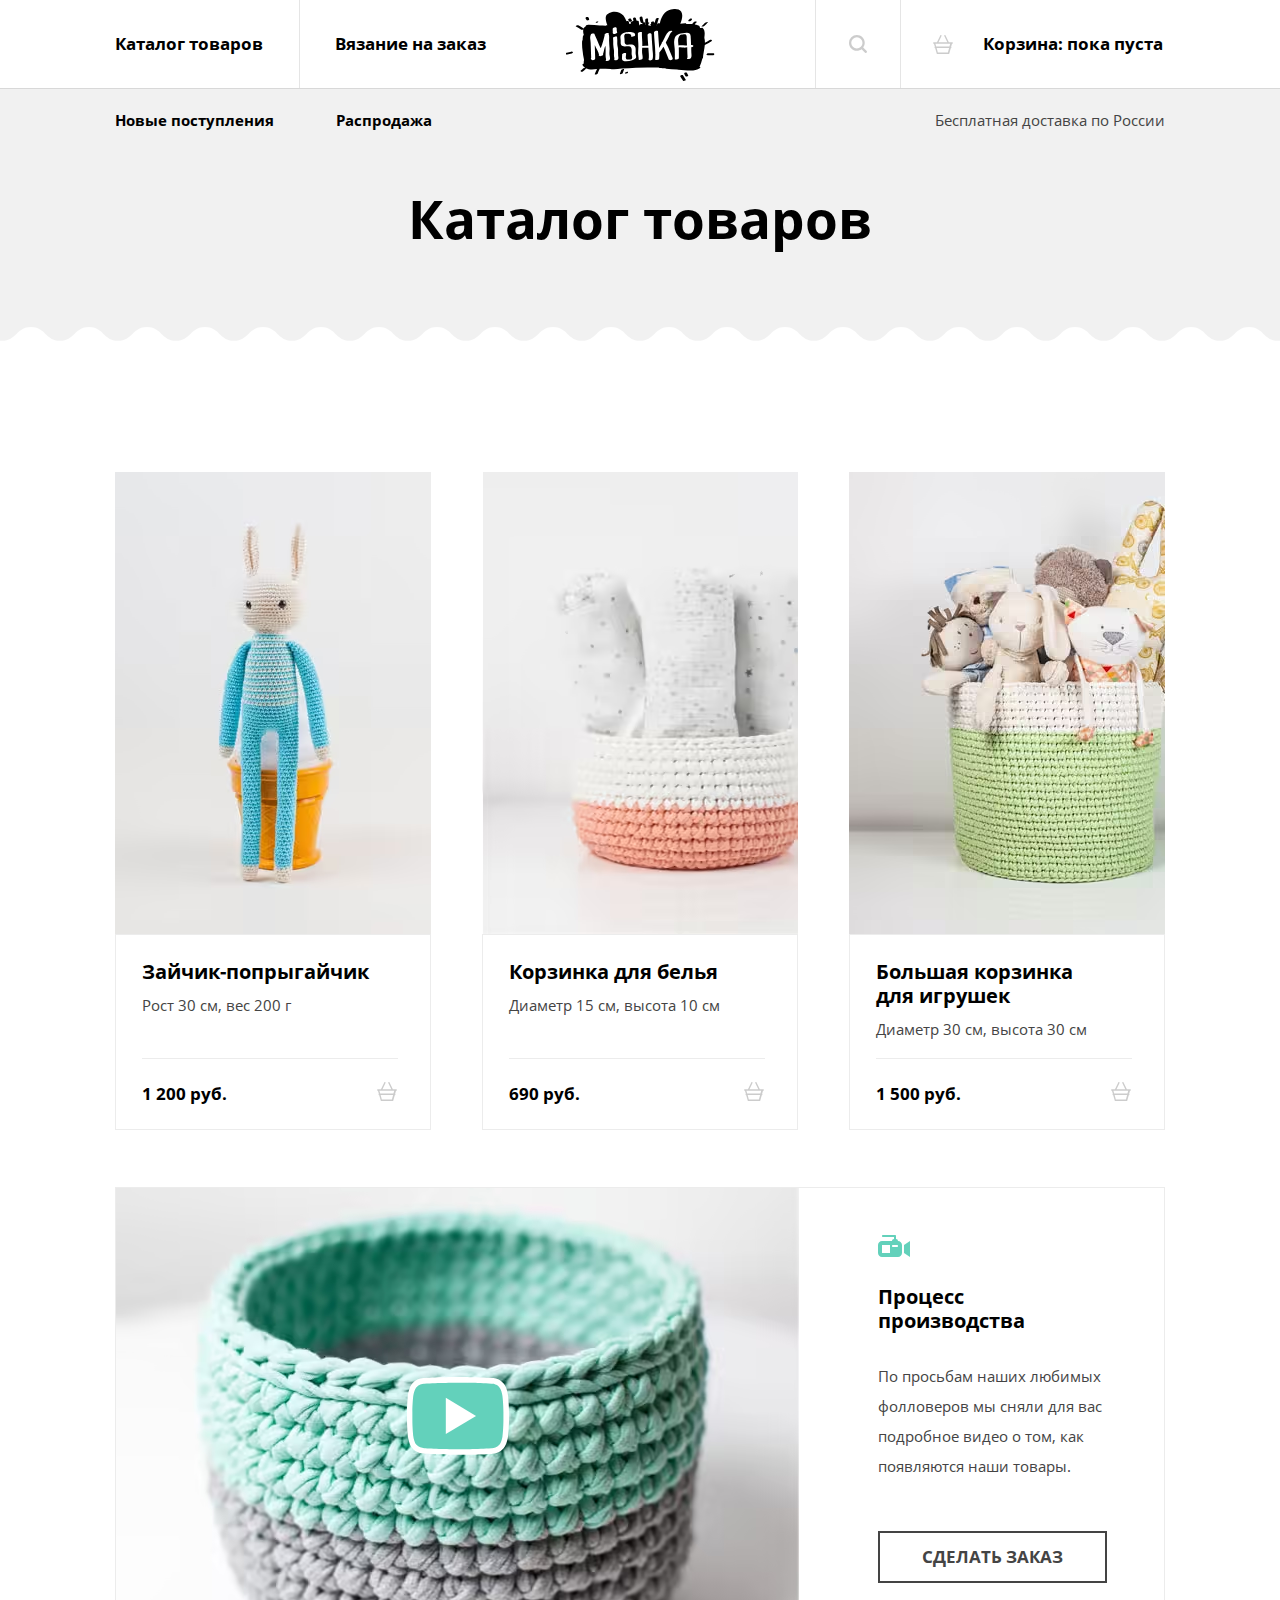
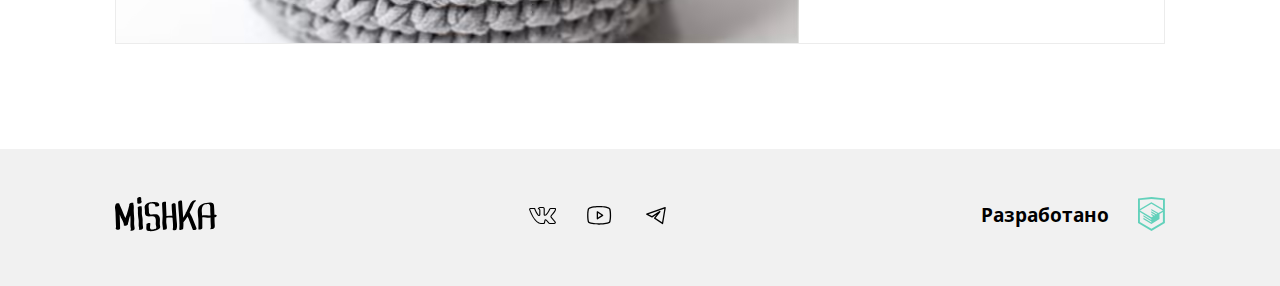
==== commit 89875529: "Deploying to gh-pages from @ AnnaLuna111/2051093-mishka-26@adb5ba9215aec04511018ee21f1cdc3d07e6b2a2 " ====
--- a/catalog.html
+++ b/catalog.html
@@ -1 +1 @@
-<!DOCTYPE html><html class="page" lang="ru"><head><meta charset="utf-8"><meta name="viewport" content="width=device-width,initial-scale=1"><title>Каталог товаров | Мишка | HTML Academy</title><script>function addClass(A){document.documentElement.classList.add(A)}let avif=new Image;function check_webp_feature(a){let e=new Image;e.onload=function(){let A=0<e.width&&0<e.height;a(A)},e.onerror=function(){a(!1)},e.src="[data-uri]"}avif.src="[data-uri]",avif.onload=function(){addClass("avif")},avif.onerror=function(){check_webp_feature(function(A){return addClass(A?"webp":"")})};</script><link rel="stylesheet" href="./css/style.css"><link rel="preload" href="./fonts/opensans.woff2" as="font" type="font/woff2" crossorigin><link rel="preload" href="./fonts/opensansbold.woff2" as="font" type="font/woff2" crossorigin></head><body class="page__body main"><header class="main__header header page__centerer"><a class="header__logo logo" href="./index.html"><picture><source media="(min-width: 1150px)" srcset="./img/logo.svg#desktop"><source media="(min-width: 768px)" srcset="./img/logo.svg#tablet"><img class="logo__image" width="89" height="35" src="./img/logo.svg#underline" alt="Логотип интернет мазагина Мишка."></picture></a><nav class="header__nav nav"><button class="nav__toggle" type="button"><span class="visually-hidden">Открыть меню</span> <span class="nav__button"></span></button><div class="nav__wrapper nav__wrapper--close"><ul class="nav__list site-list"><li class="nav__item site-list__item"><a class="nav__link site-list__link" href="./catalog.html">Каталог товаров</a></li><li class="nav__item site-list__item"><a class="nav__link site-list__link" href="./form.html">Вязание на заказ</a></li></ul><ul class="nav__list user-list"><li class="nav__item user-list__item"><a class="nav__link user-list__link user-list__link--search" href="javascript:void(0)"><span class="user-list__text user-list__text--hidden">Поиск по сайту</span></a></li><li class="nav__item user-list__item"><a class="nav__link user-list__link user-list__link--cart" href="javascript:void(0)">Корзина: пока пуста</a></li></ul><ul class="nav__list promo-list"><li class="promo-list__item"><a class="promo-list__link" href="javascript:void(0)">Новые поступления</a></li><li class="promo-list__item"><a class="promo-list__link" href="javascript:void(0)">Распродажа</a></li></ul><span class="nav__delivery">Бесплатная доставка по России</span></div></nav></header><main class="main__content catalog-page"><section class="catalog-page__inner"><h1 class="catalog-page__title inner-title">Каталог товаров</h1><div class="catalog-page__product product"><div class="page__centerer"><h2 class="visually-hidden">Список товаров</h2><ul class="product__list"><li class="product__item product-card"><picture><source srcset="img/catalog/product-1-desktop@1x.avif, img/catalog/product-1-desktop@2x.avif 2x" type="image/avif" media="(min-width: 1150px)"><source srcset="img/catalog/product-1-tablet@1x.avif, img/catalog/product-1-tablet@2x.avif 2x" type="image/avif" media="(min-width: 768px)"><source srcset="img/catalog/product-1-mobile@1x.avif, img/catalog/product-1-mobile@2x.avif 2x" type="image/avif"><source srcset="img/catalog/product-1-desktop@1x.webp, img/catalog/product-1-desktop@2x.webp 2x" type="image/webp" media="(min-width: 1150px)"><source srcset="img/catalog/product-1-tablet@1x.webp, img/catalog/product-1-tablet@2x.webp 2x" type="image/webp" media="(min-width: 768px)"><source srcset="img/catalog/product-1-mobile@1x.webp, img/catalog/product-1-mobile@2x.webp 2x" type="image/webp"><source srcset="img/catalog/product-1-desktop@1x.jpg, img/catalog/product-1-desktop@2x.jpg 2x" type="image/jpg" media="(min-width: 1150px)"><source srcset="img/catalog/product-1-tablet@1x.jpg, img/catalog/product-1-tablet@2x.jpg 2x" type="image/jpg" media="(min-width: 768px)"><img class="product-card__image" src="img/catalog/product-1-mobile@1x.jpg" srcset="img/catalog/product-1-mobile@2x.jpg 2x" width="260" height="195" alt="Зайчик-попрыгайчик."></picture><div class="product-card__wrapper"><h3 class="product-card__title product-title"><a class="product-card__link" href="javascript:void(0)">Зайчик-попрыгайчик</a></h3><p class="product-card__text text">Рост 30 см, вес 200 г</p><div class="product-card__footer-conatiner"><span class="product-card__price">1 200 руб.</span> <a class="product-card__button" href="javascript:void(0)"><span class="visually-hidden">В корзину</span></a></div></div></li><li class="product__item product-card"><picture><source srcset="img/catalog/product-2-desktop@1x.avif, img/catalog/product-2-desktop@2x.avif 2x" type="image/avif" media="(min-width: 1150px)"><source srcset="img/catalog/product-2-tablet@1x.avif, img/catalog/product-2-tablet@2x.avif 2x" type="image/avif" media="(min-width: 768px)"><source srcset="img/catalog/product-2-mobile@1x.avif, img/catalog/product-2-mobile@2x.avif 2x" type="image/avif"><source srcset="img/catalog/product-2-desktop@1x.webp, img/catalog/product-2-desktop@2x.webp 2x" type="image/webp" media="(min-width: 1150px)"><source srcset="img/catalog/product-2-tablet@1x.webp, img/catalog/product-2-tablet@2x.webp 2x" type="image/webp" media="(min-width: 768px)"><source srcset="img/catalog/product-2-mobile@1x.webp, img/catalog/product-2-mobile@2x.webp 2x" type="image/webp"><source srcset="img/catalog/product-2-desktop@1x.jpg, img/catalog/product-2-desktop@2x.jpg 2x" type="image/jpg" media="(min-width: 1150px)"><source srcset="img/catalog/product-2-tablet@1x.jpg, img/catalog/product-2-tablet@2x.jpg 2x" type="image/jpg" media="(min-width: 768px)"><img class="product-card__image" src="img/catalog/product-2-mobile@1x.jpg" srcset="img/catalog/product-2-mobile@2x.jpg 2x" width="260" height="195" alt="Корзинка для белья."></picture><div class="product-card__wrapper"><h3 class="product-card__title product-title"><a class="product-card__link" href="javascript:void(0)">Корзинка для белья</a></h3><p class="product-card__text text">Диаметр 15 см, высота 10 см</p><div class="product-card__footer-conatiner"><span class="product-card__price">690 руб.</span> <a class="product-card__button" href="javascript:void(0)"><span class="visually-hidden">В корзину</span></a></div></div></li><li class="product__item product-card"><picture><source srcset="img/catalog/product-3-desktop@1x.avif, img/catalog/product-3-desktop@2x.avif 2x" type="image/avif" media="(min-width: 1150px)"><source srcset="img/catalog/product-3-tablet@1x.avif, img/catalog/product-3-tablet@2x.avif 2x" type="image/avif" media="(min-width: 768px)"><source srcset="img/catalog/product-3-mobile@1x.avif, img/catalog/product-3-mobile@2x.avif 2x" type="image/avif"><source srcset="img/catalog/product-3-desktop@1x.webp, img/catalog/product-3-desktop@2x.webp 2x" type="image/webp" media="(min-width: 1150px)"><source srcset="img/catalog/product-3-tablet@1x.webp, img/catalog/product-3-tablet@2x.webp 2x" type="image/webp" media="(min-width: 768px)"><source srcset="img/catalog/product-3-mobile@1x.webp, img/catalog/product-3-mobile@2x.webp 2x" type="image/webp"><source srcset="img/catalog/product-3-desktop@1x.jpg, img/catalog/product-3-desktop@2x.jpg 2x" type="image/jpg" media="(min-width: 1150px)"><source srcset="img/catalog/product-3-tablet@1x.jpg, img/catalog/product-3-tablet@2x.jpg 2x" type="image/jpg" media="(min-width: 768px)"><img class="product-card__image" src="img/catalog/product-3-mobile@1x.jpg" srcset="img/catalog/product-3-mobile@2x.jpg 2x" width="260" height="195" alt="Корзинка для белья."></picture><div class="product-card__wrapper product-card__wrapper--third"><h3 class="product-card__title product-title"><a class="product-card__link" href="javascript:void(0)">Большая корзинка для&nbsp;игрушек</a></h3><p class="product-card__text text">Диаметр 30 см, высота 30 см</p><div class="product-card__footer-conatiner"><span class="product-card__price">1 500 руб.</span> <a class="product-card__button" href="javascript:void(0)"><span class="visually-hidden">В корзину</span></a></div></div></li></ul><div class="production"><div class="production__container production__container--title"><h3 class="production__title product-title">Процесс производства</h3></div><div class="production__video"><picture><source srcset="img/production-video-desktop@1x.avif, img/production-video-desktop@2x.avif 2x" type="image/avif" media="(min-width: 1150px)"><source srcset="img/production-video-tablet@1x.avif, img/production-video-tablet@2x.avif 2x" type="image/avif" media="(min-width: 768px)"><source srcset="img/production-video-mobile@1x.avif, img/production-video-mobile@2x.avif 2x" type="image/avif"><source srcset="img/production-video-desktop@1x.webp, img/production-video-desktop@2x.webp 2x" type="image/webp" media="(min-width: 1150px)"><source srcset="img/production-video-tablet@1x.webp, img/production-video-tablet@2x.webp 2x" type="image/webp" media="(min-width: 768px)"><source srcset="img/production-video-mobile@1x.webp, img/production-video-mobile@2x.webp 2x" type="image/webp"><source srcset="img/production-video-desktop@1x.jpg, img/production-video-desktop@2x.jpg 2x" type="image/jpg" media="(min-width: 1150px)"><source srcset="img/production-video-tablet@1x.jpg, img/production-video-tablet@2x.jpg 2x" type="image/jpg" media="(min-width: 768px)"><img class="production__video" src="img/production-video-mobile@1x.jpg" srcset="img/production-video-mobile@2x.jpg 2x" width="260" height="150" alt="Процесс производства."></picture><button class="production__video-button"><span class="visually-hidden">Воспроизвести видео.</span></button></div><div class="production__container"><p class="production__text">По просьбам наших любимых фолловеров мы сняли для вас подробное видео о том, как появляются наши товары.</p><button class="production__button button" type="button">Сделать заказ</button></div></div></div></div></section></main><footer class="main__footer footer"><div class="footer__container page__centerer"><a class="footer__main-logo logo" href="./index.html"><svg class="logo__footer" width="102" height="35" role="img" aria-label="Логотип интернет мазагина Мишка."><use href="./img/logo.svg#name" aria-hidden="true"></use></svg></a><ul class="footer__list social"><li class="social__item"><a class="social__link social__link--vk" href="https://vk.com/htmlacademy" target="_blank"><span class="visually-hidden">Вконтакте</span></a></li><li class="social__item"><a class="social__link social__link--yt" href="https://www.youtube.com/user/htmlacademyru" target="_blank"><span class="visually-hidden">Ютуб</span></a></li><li class="social__item"><a class="social__link social__link--tg" href="https://t.me/htmlacademy" target="_blank"><span class="visually-hidden">Телеграм</span></a></li></ul><p class="footer__copyright">Разработано <a class="footer__logo" href="https://htmlacademy.ru/intensive/adaptive"><span class="visually-hidden">в HTML-Академии.</span></a></p></div></footer><div class="modal modal--close"><button class="modal__close-button"></button><section class="modal__inner cart"><h2 class="cart__title title">Добавить в корзину</h2><form class="cart__form" action="https://echo.htmlacademy.ru" method="get"><fieldset class="cart__filter-group"><legend class="cart__text">Выберите размер:</legend><div class="cart__form-container"><label class="cart__label"><input class="cart__input" type="radio" name="size" value="s"> S</label> <label class="cart__label"><input class="cart__input cart__input--wide" type="radio" name="size" value="m"> M</label> <label class="cart__label"><input class="cart__input" type="radio" name="size" value="l"> L</label></div></fieldset><button class="cart__button button button--colorized" type="submit">Добавить</button></form></section></div><script src="./js/menu-toggle.js"></script><script src="./js/modal-open.js"></script><script src="./js/slider.js"></script></body></html>+<!DOCTYPE html><html class="page" lang="ru"><head><meta charset="utf-8"><meta name="viewport" content="width=device-width,initial-scale=1"><title>Каталог товаров | Мишка | HTML Academy</title><script>function addClass(A){document.documentElement.classList.add(A)}let avif=new Image;function check_webp_feature(a){let e=new Image;e.onload=function(){let A=0<e.width&&0<e.height;a(A)},e.onerror=function(){a(!1)},e.src="[data-uri]"}avif.src="[data-uri]",avif.onload=function(){addClass("avif")},avif.onerror=function(){check_webp_feature(function(A){return addClass(A?"webp":"")})};</script><link rel="icon" href="./favicons/favicon.svg" type="image/svg+xml"><link rel="apple-touch-icon" href="./favicons/180.png"><link rel="manifest" href="./manifest.webmanifest"><link rel="stylesheet" href="./css/style.css"><link rel="preload" href="./fonts/opensans.woff2" as="font" type="font/woff2" crossorigin><link rel="preload" href="./fonts/opensansbold.woff2" as="font" type="font/woff2" crossorigin></head><body class="page__body main"><header class="main__header header page__centerer"><a class="header__logo logo" href="./index.html"><picture><source media="(min-width: 1150px)" srcset="./img/logo.svg#desktop"><source media="(min-width: 768px)" srcset="./img/logo.svg#tablet"><img class="logo__image" width="89" height="35" src="./img/logo.svg#underline" alt="Логотип интернет мазагина Мишка."></picture></a><nav class="header__nav nav"><button class="nav__toggle nav__toggle--hidden" type="button"><span class="visually-hidden">Открыть меню</span> <span class="nav__button"></span></button><div class="nav__wrapper nav__wrapper--nojs"><ul class="nav__list site-list"><li class="nav__item site-list__item"><a class="nav__link site-list__link" href="./catalog.html">Каталог товаров</a></li><li class="nav__item site-list__item"><a class="nav__link site-list__link" href="./form.html">Вязание на заказ</a></li></ul><ul class="nav__list user-list"><li class="nav__item user-list__item"><a class="nav__link user-list__link user-list__link--search" href="javascript:void(0)"><span class="user-list__text user-list__text--hidden">Поиск по сайту</span></a></li><li class="nav__item user-list__item"><a class="nav__link user-list__link user-list__link--cart" href="javascript:void(0)">Корзина: пока пуста</a></li></ul><ul class="nav__list promo-list"><li class="promo-list__item"><a class="promo-list__link" href="javascript:void(0)">Новые поступления</a></li><li class="promo-list__item"><a class="promo-list__link" href="javascript:void(0)">Распродажа</a></li></ul><span class="nav__delivery">Бесплатная доставка по России</span></div></nav></header><main class="main__content catalog-page"><section class="catalog-page__inner"><h1 class="catalog-page__title inner-title">Каталог товаров</h1><div class="catalog-page__product product"><div class="page__centerer"><h2 class="visually-hidden">Список товаров</h2><ul class="product__list"><li class="product__item product-card"><picture><source srcset="img/catalog/product-1-desktop@1x.avif, img/catalog/product-1-desktop@2x.avif 2x" type="image/avif" media="(min-width: 1150px)"><source srcset="img/catalog/product-1-tablet@1x.avif, img/catalog/product-1-tablet@2x.avif 2x" type="image/avif" media="(min-width: 768px)"><source srcset="img/catalog/product-1-mobile@1x.avif, img/catalog/product-1-mobile@2x.avif 2x" type="image/avif"><source srcset="img/catalog/product-1-desktop@1x.webp, img/catalog/product-1-desktop@2x.webp 2x" type="image/webp" media="(min-width: 1150px)"><source srcset="img/catalog/product-1-tablet@1x.webp, img/catalog/product-1-tablet@2x.webp 2x" type="image/webp" media="(min-width: 768px)"><source srcset="img/catalog/product-1-mobile@1x.webp, img/catalog/product-1-mobile@2x.webp 2x" type="image/webp"><source srcset="img/catalog/product-1-desktop@1x.jpg, img/catalog/product-1-desktop@2x.jpg 2x" type="image/jpg" media="(min-width: 1150px)"><source srcset="img/catalog/product-1-tablet@1x.jpg, img/catalog/product-1-tablet@2x.jpg 2x" type="image/jpg" media="(min-width: 768px)"><img class="product-card__image" src="img/catalog/product-1-mobile@1x.jpg" srcset="img/catalog/product-1-mobile@2x.jpg 2x" width="260" height="195" alt="Зайчик-попрыгайчик."></picture><div class="product-card__wrapper"><h3 class="product-card__title product-title"><a class="product-card__link" href="javascript:void(0)">Зайчик-попрыгайчик</a></h3><p class="product-card__text text">Рост 30 см, вес 200 г</p><div class="product-card__footer-conatiner"><span class="product-card__price">1 200 руб.</span> <a class="product-card__button" href="javascript:void(0)"><span class="visually-hidden">В корзину</span></a></div></div></li><li class="product__item product-card"><picture><source srcset="img/catalog/product-2-desktop@1x.avif, img/catalog/product-2-desktop@2x.avif 2x" type="image/avif" media="(min-width: 1150px)"><source srcset="img/catalog/product-2-tablet@1x.avif, img/catalog/product-2-tablet@2x.avif 2x" type="image/avif" media="(min-width: 768px)"><source srcset="img/catalog/product-2-mobile@1x.avif, img/catalog/product-2-mobile@2x.avif 2x" type="image/avif"><source srcset="img/catalog/product-2-desktop@1x.webp, img/catalog/product-2-desktop@2x.webp 2x" type="image/webp" media="(min-width: 1150px)"><source srcset="img/catalog/product-2-tablet@1x.webp, img/catalog/product-2-tablet@2x.webp 2x" type="image/webp" media="(min-width: 768px)"><source srcset="img/catalog/product-2-mobile@1x.webp, img/catalog/product-2-mobile@2x.webp 2x" type="image/webp"><source srcset="img/catalog/product-2-desktop@1x.jpg, img/catalog/product-2-desktop@2x.jpg 2x" type="image/jpg" media="(min-width: 1150px)"><source srcset="img/catalog/product-2-tablet@1x.jpg, img/catalog/product-2-tablet@2x.jpg 2x" type="image/jpg" media="(min-width: 768px)"><img class="product-card__image" src="img/catalog/product-2-mobile@1x.jpg" srcset="img/catalog/product-2-mobile@2x.jpg 2x" width="260" height="195" alt="Корзинка для белья."></picture><div class="product-card__wrapper"><h3 class="product-card__title product-title"><a class="product-card__link" href="javascript:void(0)">Корзинка для белья</a></h3><p class="product-card__text text">Диаметр 15 см, высота 10 см</p><div class="product-card__footer-conatiner"><span class="product-card__price">690 руб.</span> <a class="product-card__button" href="javascript:void(0)"><span class="visually-hidden">В корзину</span></a></div></div></li><li class="product__item product-card"><picture><source srcset="img/catalog/product-3-desktop@1x.avif, img/catalog/product-3-desktop@2x.avif 2x" type="image/avif" media="(min-width: 1150px)"><source srcset="img/catalog/product-3-tablet@1x.avif, img/catalog/product-3-tablet@2x.avif 2x" type="image/avif" media="(min-width: 768px)"><source srcset="img/catalog/product-3-mobile@1x.avif, img/catalog/product-3-mobile@2x.avif 2x" type="image/avif"><source srcset="img/catalog/product-3-desktop@1x.webp, img/catalog/product-3-desktop@2x.webp 2x" type="image/webp" media="(min-width: 1150px)"><source srcset="img/catalog/product-3-tablet@1x.webp, img/catalog/product-3-tablet@2x.webp 2x" type="image/webp" media="(min-width: 768px)"><source srcset="img/catalog/product-3-mobile@1x.webp, img/catalog/product-3-mobile@2x.webp 2x" type="image/webp"><source srcset="img/catalog/product-3-desktop@1x.jpg, img/catalog/product-3-desktop@2x.jpg 2x" type="image/jpg" media="(min-width: 1150px)"><source srcset="img/catalog/product-3-tablet@1x.jpg, img/catalog/product-3-tablet@2x.jpg 2x" type="image/jpg" media="(min-width: 768px)"><img class="product-card__image" src="img/catalog/product-3-mobile@1x.jpg" srcset="img/catalog/product-3-mobile@2x.jpg 2x" width="260" height="195" alt="Корзинка для белья."></picture><div class="product-card__wrapper product-card__wrapper--third"><h3 class="product-card__title product-title"><a class="product-card__link" href="javascript:void(0)">Большая корзинка для&nbsp;игрушек</a></h3><p class="product-card__text text">Диаметр 30 см, высота 30 см</p><div class="product-card__footer-conatiner"><span class="product-card__price">1 500 руб.</span> <a class="product-card__button" href="javascript:void(0)"><span class="visually-hidden">В корзину</span></a></div></div></li></ul><div class="production"><div class="production__container production__container--title"><h3 class="production__title product-title">Процесс производства</h3></div><div class="production__video"><a href="https://youtu.be/4JS70KB9GS0"><picture><source srcset="img/production-video-desktop@1x.avif, img/production-video-desktop@2x.avif 2x" type="image/avif" media="(min-width: 1150px)"><source srcset="img/production-video-tablet@1x.avif, img/production-video-tablet@2x.avif 2x" type="image/avif" media="(min-width: 768px)"><source srcset="img/production-video-mobile@1x.avif, img/production-video-mobile@2x.avif 2x" type="image/avif"><source srcset="img/production-video-desktop@1x.webp, img/production-video-desktop@2x.webp 2x" type="image/webp" media="(min-width: 1150px)"><source srcset="img/production-video-tablet@1x.webp, img/production-video-tablet@2x.webp 2x" type="image/webp" media="(min-width: 768px)"><source srcset="img/production-video-mobile@1x.webp, img/production-video-mobile@2x.webp 2x" type="image/webp"><source srcset="img/production-video-desktop@1x.jpg, img/production-video-desktop@2x.jpg 2x" type="image/jpg" media="(min-width: 1150px)"><source srcset="img/production-video-tablet@1x.jpg, img/production-video-tablet@2x.jpg 2x" type="image/jpg" media="(min-width: 768px)"><img class="production__video" src="img/production-video-mobile@1x.jpg" srcset="img/production-video-mobile@2x.jpg 2x" width="260" height="150" alt="Процесс производства."></picture></a><button class="production__video-button" type="button" aria-label="Воспроизвести видео"></button></div><div class="production__container"><p class="production__text">По просьбам наших любимых фолловеров мы сняли для вас подробное видео о том, как появляются наши товары.</p><a class="production__button button" href="form.html">Сделать заказ</a></div></div></div></div></section></main><footer class="main__footer footer"><div class="footer__container page__centerer"><a class="footer__main-logo" href="./index.html"><svg width="102" height="35" role="img" aria-label="Логотип интернет мазагина Мишка."><use href="./img/logo.svg#name" aria-hidden="true"></use></svg></a><ul class="footer__list social"><li class="social__item"><a class="social__link social__link--vk" href="https://vk.com/htmlacademy" target="_blank"><span class="visually-hidden">Вконтакте</span></a></li><li class="social__item"><a class="social__link social__link--yt" href="https://www.youtube.com/user/htmlacademyru" target="_blank"><span class="visually-hidden">Ютуб</span></a></li><li class="social__item"><a class="social__link social__link--tg" href="https://t.me/htmlacademy" target="_blank"><span class="visually-hidden">Телеграм</span></a></li></ul><p class="footer__copyright">Разработано <a class="footer__logo" href="https://htmlacademy.ru/intensive/adaptive"><span class="visually-hidden">в HTML-Академии.</span></a></p></div></footer><div class="modal modal--close"><button class="modal__close-button"></button><section class="modal__inner cart"><h2 class="cart__title title">Добавить в корзину</h2><form class="cart__form" action="https://echo.htmlacademy.ru" method="get"><fieldset class="cart__filter-group"><legend class="cart__text">Выберите размер:</legend><div class="cart__form-container"><label class="cart__label"><input class="cart__input" type="radio" name="size" value="s"> S</label> <label class="cart__label"><input class="cart__input cart__input--wide" type="radio" name="size" value="m"> M</label> <label class="cart__label"><input class="cart__input" type="radio" name="size" value="l"> L</label></div></fieldset><button class="cart__button button button--colorized" type="submit">Добавить</button></form></section></div><script src="./js/menu-toggle.js"></script><script src="./js/modal-open.js"></script><script src="./js/slider.js"></script></body></html>--- a/css/style.css
+++ b/css/style.css
@@ -1 +1 @@
-@font-face{font-family:"Open Sans";font-style:normal;font-weight:400;src:url(../fonts/opensans.woff2)format("woff2"),url(../fonts/opensans.woff)format("woff");font-display:swap}@font-face{font-family:"Open Sans";font-style:normal;font-weight:700;src:url(../fonts/opensansbold.woff2)format("woff2"),url(../fonts/opensansbold.woff)format("woff");font-display:swap}:root{--main-font:"Open Sans", "Arial", sans-serif;--base-color:#444444;--main-color:#000000;--accent-color:#63d1bb;--sec-accent-color:#56c3b2;--third-accent-color:#59d5bc;--fourth-accent-color:#46c1ae;--light-color:#ffffff;--light-accent-color:#f1f1f1;--very-light-color:#f9f9f9;--border-color:#ececec;--border-modal-color:#c6c6c6;--accent-dark-color:#149080;--accent-link-color:#62d1ba;--pale-border-color:rgba(0, 0, 0, 0.1);--pale-link-color:rgba(70, 193, 174, 0.1);--pale-button-color:rgba(255, 255, 255, 0.3);--pale-accent-color:rgba(99, 209, 187, 0.3);--pale-main-color:rgba(0, 0, 0, 0.2);--pale-active-color:rgba(0, 0, 0, 0.3);--pale-hover-color:rgba(0, 0, 0, 0.6);--pale-modal-color:rgba(68, 68, 68, 0.1);--modal-shadow-color:rgba(0, 1, 1, 0.25)}img{max-width:100%;object-fit:contain;object-position:center}.page{font-family:var(--main-font);font-size:15px;line-height:24px;color:var(--base-color);background-color:var(--light-color)}.page__centerer{margin:0 30px}@media (min-width:768px){.page__centerer{margin:0 50px}}@media (min-width:1150px){.page__centerer{width:1050px;margin:0 auto}}@media (max-width:1149.99px){.page__centerer--desktop_on{display:contents}}@media (min-width:1150px){.page__centerer--desktop_off{display:contents}}.page__body{margin:0 auto}.visually-hidden{position:absolute;width:1px;height:1px;margin:-1px;border:0;padding:0;white-space:nowrap;-webkit-clip-path:inset(100%);clip-path:inset(100%);clip:rect(0 0 0 0);overflow:hidden}.inner-title{font-size:27px;line-height:30px;font-weight:700;text-align:center;color:var(--main-color)}@media (min-width:768px) and (max-width:1149.99px){.inner-title{font-size:43px;line-height:50px}}@media (min-width:1150px){.inner-title{font-size:53px;line-height:57px}}.title{font-size:25px;line-height:30px;font-weight:700;color:var(--main-color)}@media (min-width:768px) and (max-width:1149.99px){.title{font-size:43px;line-height:50px}}@media (min-width:1150px){.title{font-size:53px;line-height:57px}}.product-title{font-size:17px;font-weight:700;color:var(--main-color)}@media (min-width:768px){.product-title{font-size:20px}}.button,.header a{text-decoration:none}.button{padding:16px;font-size:18px;line-height:20px;font-weight:700;text-align:center;text-transform:uppercase;color:var(--base-color);background:var(--light-color);border:2px solid var(--base-color)}@media (min-width:768px){.button{font-size:17px}}.button:active,.button:hover{color:var(--light-color);background:var(--base-color)}.button:active{color:var(--pale-button-color)}.button--colorized{color:var(--light-color);background:var(--accent-color);border-color:var(--accent-color)}.button--colorized:active,.button--colorized:hover{color:var(--base-color);background:var(--light-color)}.button--colorized:active{color:var(--pale-main-color);border-color:var(--pale-accent-color)}.separator::after{position:absolute;bottom:0;left:-30px;right:-30px;width:120%;height:6px;background:url(../icons/stack.svg#cosin)repeat-x bottom;background-size:16px 6px;z-index:2;content:""}@media (max-width:767.99px){.separator::after{background-position:-7px 0}}@media (min-width:768px) and (max-width:1149.99px){.separator::after{left:-50px;right:-50px;height:17px;background-size:38px 17px;background-position:-18px 0}}@media (min-width:1150px){.separator::after{left:0;right:0;width:100%;height:23px;background-size:52px 23px}}.header{position:relative;display:flex;padding:19px 0}.header a{color:var(--main-color)}.header a:hover{color:var(--pale-hover-color)}.header a:active{color:var(--pale-active-color)}@media (min-width:768px){.header{display:block;padding:0}}.header__logo{position:absolute;top:22px;left:48%;transform:translate(-48%)}@media (min-width:768px) and (max-width:1149.99px){.header__logo{left:54px}}@media (min-width:1150px){.header__logo{top:9px;left:50%;transform:translate(-50%)}}.header__nav{margin-left:auto}@media (min-width:768px){.header__nav{margin:0}}.nav__toggle{display:flex;align-items:center;width:40px;height:40px;margin-right:-10px;padding:8px;background:var(--light-color);border:0}@media (min-width:768px){.nav__toggle{display:none}}.nav__button{position:relative;width:20px;height:2px;background:var(--main-color);transition:.25s ease-in-out}.nav__button::after,.nav__button::before{position:absolute;top:-6px;left:0;content:"";width:20px;height:2px;background:var(--main-color)}.nav__button::after{top:6px}.nav__toggle--open .nav__button{background:0 0}.nav__toggle--open .nav__button::before{width:120%;transform:rotate(45deg);top:0;left:-2px}.nav__toggle--open .nav__button::after{width:120%;transform:rotate(-45deg);top:0;left:-2px}@media (max-width:767.99px){.nav__wrapper{position:absolute;top:79px;left:-30px;right:-30px;display:flex;flex-direction:column;background:var(--light-color);z-index:2}.nav__wrapper--close{display:none}}@media (min-width:768px){.nav__wrapper{display:grid;grid-template-columns:1fr 1fr;grid-template-areas:"user user""site delivery"}}@media (min-width:1150px){.nav__wrapper{gap:0 150px;grid-template-areas:"site user""promo delivery"}}.nav__list{display:flex;flex-direction:column;margin:0;padding:0;font-size:17px;font-weight:700;list-style:none}@media (min-width:768px){.nav__list{flex-direction:row;flex-wrap:wrap}}.nav__item{padding:27px 30px}@media (max-width:767.99px){.nav__item{border-top:1px solid var(--pale-border-color)}.nav__link{padding-left:46px}}.nav__delivery{display:none}.nav__delivery--index{--index-nav-color:#f9f9f9}@media (min-width:768px){.nav__delivery{position:relative;display:block;grid-area:delivery;margin-left:auto;padding:20px 0}}@media (min-width:768px) and (max-width:1149.99px){.nav__delivery{padding-right:4px}}.nav__delivery::after{position:absolute;content:"";right:-50px;top:0;width:100vw;height:100%;background:var(--index-nav-color, #f1f1f1);border-top:1px solid var(--pale-border-color);z-index:-1}@media (min-width:1150px){.nav__delivery::after{right:calc((100vw - 1050px)/2*-1)}}@media (min-width:768px) and (max-width:1149.99px){.site-list{grid-area:site;font-size:15px}.site-list__item{width:168px;padding:20px 0}}@media (min-width:1150px){.site-list__item{width:184px;padding:32px 0}.site-list__item:nth-child(2n+2){padding-left:35px;border-left:1px solid var(--pale-border-color)}}.user-list{grid-area:user}@media (min-width:768px){.user-list{margin-left:auto}.user-list__item{padding:32px 0;border-left:1px solid var(--pale-border-color)}}.user-list__link{position:relative}@media (min-width:768px){.user-list__link{padding-left:82px;padding-right:2px}}@media (min-width:768px) and (max-width:1149.99px){.user-list__link{padding-left:81px;padding-right:4px}}.user-list__link::before{position:absolute;left:0;width:24px;height:24px;background-color:var(--pale-main-color);content:""}@media (min-width:768px){.user-list__link::before{left:30px}}.user-list__link--search::before{-webkit-mask:url(../icons/stack.svg#search-icon)no-repeat center/contain;mask:url(../icons/stack.svg#search-icon)no-repeat center/contain}.user-list__link--cart::before{-webkit-mask:url(../icons/stack.svg#cart-icon)no-repeat center/contain;mask:url(../icons/stack.svg#cart-icon)no-repeat center/contain}.user-list__link:hover::before{background-color:var(--accent-color)}.user-list__link:active::before{background-color:var(--pale-accent-color)}@media (min-width:768px){.user-list__text--hidden{display:none}}.promo-list{display:none}@media (min-width:1150px){.promo-list{display:flex;flex-wrap:wrap;grid-area:promo;font-size:15px}}.promo-list__item{padding:20px 62px 20px 0}.logo:hover{opacity:.6}.logo:active{opacity:.3}.logo__image{object-fit:cover;display:block;width:89px;height:35px}@media (min-width:768px) and (max-width:1149.99px){.logo__image{width:114px;height:46px}}@media (min-width:1150px){.logo__image{width:149px;height:72px}}.logo__footer:hover{--logo-color:#46c1ae}.logo__footer:active{--logo-color:#46c1ae;opacity:.3}.main{display:flex;flex-direction:column}.main__content{flex-grow:1}.intro{position:relative;padding-bottom:133px;background:var(--very-light-color) var(--bg-image) no-repeat 50% -20px/contain;text-align:center}@media all{.intro{--bg-image:-webkit-image-set(url("../img/intro-mobile@1x.jpg") 1x, url("../img/intro-mobile@2x.jpg") 2x)}}@media (min-width:768px){.intro{--bg-image:-webkit-image-set(url("../img/intro-tablet@1x.jpg") 1x, url("../img/intro-tablet@2x.jpg") 2x)}}@media (min-width:1150px){.intro{--bg-image:-webkit-image-set(url("../img/intro-desktop@1x.jpg") 1x, url("../img/intro-desktop@2x.jpg") 2x)}}@media all{.webp .intro{--bg-image:-webkit-image-set(url("../img/intro-mobile@1x.webp") 1x, url("../img/intro-mobile@2x.webp") 2x)}}@media (min-width:768px){.webp .intro{--bg-image:-webkit-image-set(url("../img/intro-tablet@1x.webp") 1x, url("../img/intro-tablet@2x.webp") 2x)}}@media (min-width:1150px){.webp .intro{--bg-image:-webkit-image-set(url("../img/intro-desktop@1x.webp") 1x, url("../img/intro-desktop@2x.webp") 2x)}}@media all{.avif .intro{--bg-image:-webkit-image-set(url("../img/intro-mobile@1x.avif") 1x, url("../img/intro-mobile@2x.avif") 2x)}}@media (min-width:768px){.avif .intro{--bg-image:-webkit-image-set(url("../img/intro-tablet@1x.avif") 1x, url("../img/intro-tablet@2x.avif") 2x)}}@media (min-width:1150px){.avif .intro{--bg-image:-webkit-image-set(url("../img/intro-desktop@1x.avif") 1x, url("../img/intro-desktop@2x.avif") 2x)}}.intro::after{position:absolute;bottom:0;left:0;right:0;width:100%;height:24px;z-index:10;content:""}@media (min-width:768px){.intro{padding-bottom:0;background-position:50% -55px}.intro::after{background:url(../icons/stack.svg#wave)repeat-x bottom;background-size:38.5px 24px}}@media (min-width:1150px){.intro{background-position:50% -30px}.intro::after{height:34px;background-size:62px 34px}}.intro__title{margin:0;padding:75px 30px 192px}@media (min-width:768px){.intro__title{padding:90px 50px 505px}}@media (min-width:1150px){.intro__title{padding:95px 50px 490px}}.intro__container{position:absolute;left:0;right:0;bottom:0}@media (max-width:767.99px){.intro__container{left:-30px;right:-30px}}.intro__list{display:flex;flex-direction:column;margin:0;padding:0;text-align:left;list-style:none}@media (min-width:768px){.intro__list{flex-direction:row}}@media (min-width:768px) and (max-width:1149.99px){.intro__item{width:334px}}@media (min-width:1150px){.intro__item{width:525px}}.intro__link{position:relative;display:block;padding:24px 30px 31px;font-size:19px;font-weight:700;color:var(--light-color);text-decoration:none;box-sizing:border-box}.intro__link::after{position:absolute;top:19px;right:26px;width:64px;height:64px;background:var(--accent-dark-color);opacity:.5;content:""}.intro__link--stuff{background:var(--accent-color)}.intro__link--stuff::after{background:url(../icons/stack.svg#stuff-icon)no-repeat center/contain}.intro__link--stuff:active,.intro__link--stuff:hover{background:var(--third-accent-color)}.intro__link--toy{background:var(--sec-accent-color)}.intro__link--toy::after{background:url(../icons/stack.svg#toy-icon)no-repeat center/contain}.intro__link--toy:active,.intro__link--toy:hover{background:var(--fourth-accent-color)}.intro__link:hover{margin-top:-5px}.intro__link:hover::after{opacity:.7}.intro__link:active::after{opacity:.3}@media (min-width:768px){.intro__link{padding:25px 36px 52px;font-size:20px;line-height:30px}.intro__link::after{top:31px;right:30px}}@media (min-width:768px) and (max-width:1149.99px){.intro__link{padding-bottom:48px}}.offer{position:relative;display:flex;flex-direction:column;padding:30px 0 42px}@media (min-width:768px){.offer{display:grid;grid-template-columns:2fr 1fr 1fr;grid-template-areas:"title title promo""text image image""table image image""price image image""button image image";padding:40px 0 70px}}@media (min-width:1150px){.offer{grid-template-columns:1fr 2fr 3fr;grid-template-areas:"promo title image""promo text image""promo table image""promo price image""promo button image";padding:54px 0 95px}}.offer__title{margin:0 0 6px;grid-area:title}@media (min-width:768px) and (max-width:1149.99px){.offer__title{margin-bottom:48px}}@media (min-width:1150px){.offer__title{grid-column:2/4;margin:62px 0 40px}}.offer__promo{font-size:17px;line-height:20px;font-weight:700;text-transform:uppercase;color:var(--accent-color);grid-area:promo}@media (min-width:768px){.offer__promo{margin-top:70px;margin-left:32px;width:100px;line-height:17px;text-align:center}}@media (min-width:768px) and (max-width:1149.99px){.offer__promo{margin:6px 16px 0 0;justify-self:end}}.offer__text{grid-area:text;margin-bottom:24px}@media (min-width:768px){.offer__text{margin:-12px 0 36px;font-size:17px;line-height:30px}}@media (min-width:1150px){.offer__text{margin-bottom:46px}}.offer__list{display:grid;grid-template-columns:38% 62%;margin:0 0 28px;grid-area:table}@media (min-width:768px) and (max-width:1149.99px){.offer__list{grid-template-columns:28% 60%;margin-bottom:57px}}@media (min-width:1150px){.offer__list{grid-template-columns:28% 55%;margin-bottom:107px}}.offer__item{margin:0;padding:7px 0 10px;line-height:20px;border-bottom:1px solid var(--border-color)}.offer__container{grid-area:image;z-index:-1}.offer__image{display:block;width:260px;height:315px;margin-bottom:30px}@media (min-width:768px){.offer__image{width:334px;height:404px;margin:0 0 0 auto}}@media (min-width:1150px){.offer__image{width:525px;height:636px}}.offer__price{display:block;margin-bottom:24px;font-size:17px;line-height:24px;font-weight:700;text-align:center;grid-area:price}@media (min-width:768px){.offer__price{margin-bottom:18px;margin-left:74px;font-size:20px;text-align:left}}.offer__button{grid-area:button;padding:14px}@media (min-width:768px){.offer__button{display:inline-block;width:83%;box-sizing:border-box;margin-top:auto}}@media (min-width:768px) and (max-width:1149.99px){.offer__button{width:87%}}.about{padding:31px 0}@media (min-width:768px){.about{padding:55px 0 70px}}@media (min-width:1150px){.about{padding:68px 0 90px}}.about__title{margin:0 0 28px}@media (min-width:768px){.about__title{margin-bottom:41px}}@media (min-width:1150px){.about__title{margin-left:175px}}.about__list{display:grid;grid-template-columns:1fr 1fr;gap:52px 0;padding:0;list-style:none}@media (max-width:767.99px){.about__list{display:flex;flex-wrap:wrap;gap:30px}}@media (min-width:1150px){.about__list{margin:0 175px}}.about__item{display:flex;flex-direction:column;gap:20px;font-size:17px;line-height:20px;font-weight:700;color:var(--main-color)}@media (max-width:767.99px){.about__item{gap:15px}.about__item:nth-of-type(2n+2){order:1}}@media (min-width:768px){.about__item{font-size:20px;line-height:22px}}.about__item::before{width:56px;height:38px;margin-left:-6px;background:var(--accent-color);content:""}.about__item--materials::before{background:url(../icons/stack.svg#eco-icon)no-repeat center/contain}.about__item--handmade::before{background:url(../icons/stack.svg#handmade-icon)no-repeat center/contain}.about__item--price::before{background:url(../icons/stack.svg#price-icon)no-repeat center/contain}.about__item--production::before{background:url(../icons/stack.svg#production-icon)no-repeat center/contain}.about__item--likes::before{background:url(../icons/stack.svg#likes-icon)no-repeat center/contain}.about__item--delivery::before{background:url(../icons/stack.svg#delivery-icon)no-repeat center/contain}.review{position:relative;padding-bottom:20px}@media (min-width:768px) and (max-width:1149.99px){.review{padding-bottom:75px}}@media (min-width:1150px){.review{padding-bottom:86px}}.review__container{position:relative;display:flex;flex-direction:column;padding:14px 0}@media (min-width:768px){.review__container{--bg-image:-webkit-image-set(url("../img/review-tablet@1x.jpg") 1x, url("../img/review-tablet@2x.jpg") 2x);display:grid;grid-template-columns:auto 175px;grid-template-areas:"title button""text text";padding:77px 4px 47px 0}.webp .review__container{--bg-image:-webkit-image-set(url("../img/review-tablet@1x.webp") 1x, url("../img/review-tablet@2x.webp") 2x)}.avif .review__container{--bg-image:-webkit-image-set(url("../img/review-tablet@1x.avif") 1x, url("../img/review-tablet@2x.avif") 2x)}.review__container::before{position:absolute;top:0;left:-50px;width:350px;height:457px;background:var(--bg-image) no-repeat center/cover;content:"";z-index:-1}}@media (min-width:1150px){.review__container{padding:78px 0 96px 175px;box-sizing:border-box}.review__container::before{left:0}}.review__title{margin:0 0 14px;grid-area:title}@media (min-width:768px){.review__title{margin-bottom:38px}}@media (min-width:768px) and (max-width:1149.99px){.review__title{margin-top:5px}}.review__list{margin:0 0 30px;padding:0;list-style:none;grid-area:text}@media (min-width:768px){.review__list{margin:0}}.review__item{display:block}.review__item--hidden{display:none}.review__text{margin:0 0 30px;line-height:30px}@media (min-width:768px){.review__text{margin-bottom:58px;font-size:17px}}@media (min-width:1150px){.review__text{margin-bottom:40px}}.review__author{margin:0;font-size:17px;line-height:30px;grid-area:author}@media (min-width:768px) and (max-width:1149.99px){.review__author{margin-bottom:10px}}.review__author-bold{font-size:17px;line-height:24px}@media (min-width:768px) and (max-width:1149.99px){.review__author-bold{font-size:18px}}.review__slider-buttons{display:flex;margin-bottom:41px}@media (min-width:768px){.review__slider-buttons{position:absolute;bottom:61px;right:22px;margin:0}}@media (min-width:1150px){.review__slider-buttons{bottom:102px;right:18px}}.review__slider-button{position:relative;display:inline-block;flex-grow:1;width:50px;height:48px;background:0 0;border:1px solid var(--border-color)}.review__slider-button::after{position:absolute;top:0;left:0;width:100%;height:100%;content:"";background-color:var(--main-color)}.review__slider-button:hover::after{opacity:.6}.review__slider-button:active::after{opacity:.3}@media (min-width:768px){.review__slider-button{margin-left:37px;border:0}}.review__prev::after{transform:rotate(180deg)}.review__next::after,.review__prev::after{-webkit-mask:url(../icons/stack.svg#arrow-icon)no-repeat center/contain;mask:url(../icons/stack.svg#arrow-icon)no-repeat center/contain}.review__button{margin-bottom:18px;padding:14px;grid-area:button}@media (min-width:768px){.review__button{align-self:start}}.contacts{padding:38px 0}@media (min-width:768px){.contacts{padding:68px 0 57px}}@media (min-width:1150px){.contacts{padding:71px 0 105px 175px;box-sizing:border-box;display:grid;grid-template-columns:2fr 3fr;grid-template-areas:"contacts map""button map"}}.contacts__container{display:flex;flex-direction:column;grid-area:contacts}.contacts__container--button{grid-area:button;align-items:center}.contacts__title{position:relative;margin:0 0 5px}@media (min-width:768px){.contacts__title{margin-bottom:49px}.contacts__title::before{position:absolute;top:-23px;right:6px;width:110px;height:82px;content:"";background:url(../icons/stack.svg#flag-icon)no-repeat center/contain}}@media (min-width:1150px){.contacts__title{margin:79px 0 34px}.contacts__title::before{top:-18px;left:-175px}}.contacts__list{display:grid;grid-template-columns:77px 185px;margin:0 0 55px}@media (min-width:768px) and (max-width:1149.99px){.contacts__list{grid-template-columns:12% 37% 12% 37%;margin-bottom:49px}}@media (min-width:1150px){.contacts__list{grid-template-columns:77px 250px;gap:30px 0}}.contacts__item{margin:0;padding:20px 0 10px;font-size:14px;line-height:30px}.contacts__item a{padding-bottom:4px;color:inherit;text-decoration:none;border-bottom:1px solid var(--accent-link-color)}.contacts__item a:active,.contacts__item a:hover{color:var(--fourth-accent-color);border-color:var(--fourth-accent-color)}.contacts__item a:active{border-color:var(--pale-link-color)}@media (min-width:1150px){.contacts__item a{padding-bottom:7px}}@media (min-width:768px){.contacts__item{font-size:17px;padding:0}}.contacts__map{width:100%;height:455px;grid-area:map}@media (min-width:768px){.contacts__map{height:457px}}@media (min-width:1150px){.contacts__map{width:527px;height:457px}}.contacts__button{display:inline-block;margin-top:40px;padding:14px 49px}@media (min-width:768px){.contacts__button{margin-top:55px;padding:14px 38px}}@media (min-width:1150px){.contacts__button{margin-top:auto;margin-right:auto}}.catalog-page__inner{background:var(--light-accent-color)}.catalog-page__title{margin:0;padding:73px 22px}@media (min-width:768px) and (max-width:1149.99px){.catalog-page__title{padding:38px 50px 74px}}@media (min-width:1150px){.catalog-page__title{padding:38px 50px 100px}}.catalog-page__product{position:relative;background:var(--light-color)}.catalog-page__product::before{position:absolute;top:-10px;left:0;right:0;width:100%;height:24px;z-index:10;content:""}@media (min-width:768px){.catalog-page__product::before{background:url(../icons/stack.svg#wave)repeat-x top;background-size:39px 24px}}@media (min-width:1150px){.catalog-page__product::before{top:-20px;height:34px;background-size:58px 34px}}.product{display:flex;flex-direction:column;gap:30px;padding:32px 0 55px}@media (min-width:768px) and (max-width:1149.99px){.product{padding:78px 0 62px}}@media (min-width:1150px){.product{padding:125px 0 105px}}.product__list{display:flex;flex-wrap:wrap;justify-content:center;gap:28px;margin:0 0 30px;padding:0;list-style:none}@media (min-width:768px) and (max-width:1149.99px){.product__list{gap:54px;margin-bottom:54px}}@media (min-width:1150px){.product__list{justify-content:space-between;margin-bottom:57px}}.product-card{display:flex;flex-direction:column;width:260px}@media (min-width:768px) and (max-width:1149.99px){.product-card{flex-direction:row;width:668px}}@media (min-width:1150px){.product-card{width:316px}}.product-card__image{display:block;flex-shrink:0;width:260px;height:195px}@media (min-width:768px) and (max-width:1149.99px){.product-card__image{width:334px;height:334px}}@media (min-width:1150px){.product-card__image{width:316px;height:462px}}.product-card__wrapper{display:flex;flex-direction:column;padding:28px 28px 26px;border:1px solid var(--border-color);box-sizing:border-box}.product-card__wrapper:hover{box-shadow:0 6px 10px var(--pale-border-color)}.product-card__wrapper:active,.product-card__wrapper:focus-within{box-shadow:0 3px 5px var(--pale-border-color)}@media (min-width:768px) and (max-width:1149.99px){.product-card__wrapper{width:334px;padding:27px 33px 23px 30px}}@media (min-width:1150px){.product-card__wrapper{height:100%;padding:25px 32px 23px 26px}}@media (max-width:767.99px){.product-card__wrapper--third{padding-top:24px}.product-card__wrapper--third .product-card__title{margin-bottom:10px}}.product-card__title{margin:0 0 6px}.product-card__link{color:inherit;text-decoration:none}.product-card__link:hover{opacity:.6}.product-card__link:active{opacity:.3}.product-card__text{margin:0 0 17px;font-size:13px;line-height:30px}@media (min-width:768px){.product-card__text{font-size:15px;margin-bottom:14px}}.product-card__footer-conatiner{display:flex;justify-content:space-between;margin-top:auto;padding-top:23px;border-top:1px solid var(--border-color)}.product-card__price{font-weight:700;color:var(--main-color)}@media (min-width:768px){.product-card__price{font-size:17px}}.product-card__button{position:relative;width:24px;height:24px}.product-card__button::after{position:absolute;top:-3px;left:3px;width:100%;height:100%;content:"";background-color:var(--pale-main-color);-webkit-mask:url(../icons/stack.svg#cart-icon)no-repeat center/contain;mask:url(../icons/stack.svg#cart-icon)no-repeat center/contain}@media (min-width:768px){.product-card__button::after{left:1px}}.product-card__button:hover::after{background-color:var(--accent-color)}.product-card__button:active::after{background-color:var(--pale-accent-color)}.production{display:flex;flex-direction:column;box-sizing:border-box;border:1px solid var(--border-color)}@media (min-width:1150px){.production{display:grid;grid-template-columns:683px auto;grid-template-areas:"video title""video content";width:100%}}.production:hover{box-shadow:0 6px 10px var(--pale-border-color)}.production:active,.production:focus-within{box-shadow:0 3px 5px var(--pale-border-color)}.production__container{display:flex;flex-direction:column;padding:21px 32px;grid-area:content}@media (min-width:768px) and (max-width:1149.99px){.production__container{padding:12px 40px}}@media (min-width:1150px){.production__container{padding:15px 57px 0 79px}}.production__container--title{grid-area:title;display:block}@media (max-width:767.99px){.production__container--title{padding-right:0}}.production__title{display:flex;gap:25px;align-items:center;margin:0 0 5px}@media (min-width:768px){.production__title{gap:33px;margin:27px 0 0}}@media (min-width:1150px){.production__title{flex-direction:column;gap:23px;align-items:flex-start}}.production__title::before{flex-shrink:0;margin-top:-5px;width:32px;height:32px;background-color:var(--accent-color);-webkit-mask:url(../icons/stack.svg#video-icon)no-repeat center/contain;mask:url(../icons/stack.svg#video-icon)no-repeat center/contain;content:""}@media (min-width:1150px){.production__title::before{margin-top:0}}.production__video{position:relative;align-self:center;width:260px;height:150px}@media (min-width:768px) and (max-width:1149.99px){.production__video{order:-1;width:668px;height:455px}}@media (min-width:1150px){.production__video{width:683px;height:455px;grid-area:video}}.production__video-button{position:absolute;top:50%;left:50%;width:102px;height:102px;background:url(../icons/stack.svg#play-video-icon)no-repeat center/contain;border:0;transform:translate(-50%,-50%)}.production__video-button:hover{width:116px;height:116px}.production__video-button:active{background-size:80%;opacity:.3}.production__text{margin:14px 0 40px;font-size:13px}@media (min-width:768px){.production__text{font-size:15px;line-height:30px;margin-top:0}}@media (min-width:1150px){.production__text{margin-bottom:50px}}.production__button{margin:0 2px 12px;line-height:16px}@media (min-width:768px) and (max-width:1149.99px){.production__button{margin:0 2px 34px}}@media (min-width:1150px){.production__button{margin:0 0 47px}}.order-page__inner{background:var(--light-accent-color)}.order-page__title{margin:0;padding:73px 22px}@media (min-width:768px) and (max-width:1149.99px){.order-page__title{padding:38px 50px 74px}}@media (min-width:1150px){.order-page__title{padding:38px 50px 100px}}.order{position:relative;background:var(--light-color);padding-bottom:55px}.order::before{position:absolute;top:-10px;left:0;right:0;width:100%;height:24px;z-index:10;content:""}@media (min-width:768px){.order{padding:50px 0}.order::before{background:url(../icons/stack.svg#wave)repeat-x top;background-size:39px 24px}}@media (min-width:1150px){.order{padding:96px 0 50px}.order::before{top:-20px;height:34px;background-size:58px 34px}}.order__text{padding:19px 0 15px;font-size:13px}@media (max-width:767.99px){.order__text br{display:none}}@media (min-width:768px){.order__text{font-size:17px;line-height:30px;padding:16px 0 15px}}@media (min-width:1150px){.order__text{box-sizing:border-box;padding-left:175px;padding-right:190px}.order__text br{display:none}}.form{display:flex;flex-direction:column}@media (min-width:768px) and (max-width:1149.99px){.form{padding-right:4px}}@media (min-width:768px){.form__wrapper,.form__wrapper input{background:var(--light-accent-color)}}.form__filter-group{display:grid;padding:15px 0}.form__filter-group--name{padding-top:18px}.form__filter-group--wrapper{padding:4px 0 9px}.form__filter-group--textarea{padding-top:10px;padding-bottom:8px}@media (min-width:768px){.form__filter-group{grid-template-columns:1fr 3fr;align-items:start;padding:50px 0}.form__filter-group--name{padding-bottom:28px}.form__filter-group--wrapper{padding:43px 0 24px}.form__filter-group--textarea{padding-bottom:52px}}@media (min-width:1150px){.form__filter-group{grid-template-columns:1fr 4fr;padding-right:175px;box-sizing:border-box}.form__filter-group--checkbox{grid-template-columns:175px 740px;padding-right:0}.form__filter-group--textarea{padding-bottom:47px}.form__filter-group--wrapper{padding:45px 175px 28px 0}}.form__filter-title{display:flex;gap:20px;align-items:center;margin:0 0 25px;font-size:17px;line-height:16px;font-weight:700;text-transform:uppercase;color:var(--accent-color)}.form__filter-title--radio{margin-bottom:30px}.form__filter-title--tel{margin-bottom:0}.form__filter-title--email{margin-bottom:5px}.form__filter-title--textarea{margin-bottom:22px}.form__filter-title::after{flex-grow:1;height:1px;background:var(--accent-link-color);content:""}@media (min-width:768px){.form__filter-title::after{display:none}.form__filter-title{margin-block:17px}}@media (min-width:1150px){.form__filter-title{margin-block:19px;padding-left:62px}}.form__filter-list{display:grid;gap:15px;margin:0;padding:0;list-style:none}@media (min-width:768px){.form__filter-list{gap:25px}}.form__filter-list--checkbox{gap:23px}@media (min-width:768px){.form__filter-list--checkbox{grid-template-columns:1fr 1fr}}@media (min-width:1150px){.form__filter-list--checkbox{grid-template-columns:1fr 1fr 1fr;gap:25px 50px}}.form__text{font-size:17px;line-height:18px;color:var(--main-color)}@media (min-width:768px){.form__text{font-size:19px}}.form__filter-container{display:flex;flex-direction:column}@media (min-width:1150px){.form__filter-container{padding-left:2px}}.form__filter-label{font-weight:700;margin-top:5px}@media (min-width:768px){.form__filter-label{display:flex;gap:25px;align-items:baseline;margin-top:0}}.footer a,.form__filter-icon{position:relative}.form__filter-icon--wrapper{margin-bottom:20px}@media (min-width:768px){.form__filter-icon--wrapper{margin-bottom:0}}.form__filter-icon::before{position:absolute;top:10px;right:3px;width:32px;height:32px;background-color:var(--pale-main-color);-webkit-mask:url(../icons/stack.svg#tel-icon)no-repeat center/contain;mask:url(../icons/stack.svg#tel-icon)no-repeat center/contain;content:"";z-index:100}@media (min-width:768px){.form__filter-icon::before{top:12px;right:22px}}@media (min-width:1150px){.form__filter-icon::before{right:4px}}.form__filter-icon--email::before{-webkit-mask:url(../icons/stack.svg#email-icon)no-repeat center/contain;mask:url(../icons/stack.svg#email-icon)no-repeat center/contain}.form__filter-icon:focus::before,.form__filter-icon:hover::before{background-color:var(--accent-link-color)}.form__filter-input{width:100%;margin-bottom:16px;padding:15px 0 11px;font-family:inherit;line-height:24px;color:var(--base-color);border:0;border-bottom:2px solid var(--main-color);box-sizing:border-box}.form__filter-input--wrapper{padding:15px 0}.form__filter-input::placeholder,.form__filter-text::placeholder{color:var(--pale-main-color)}.form__filter-input:hover{border-color:var(--accent-link-color)}.form__filter-input:focus{border-color:var(--accent-link-color);outline:0}@media (min-width:768px){.form__filter-input{padding:11px 17px 12px;margin-bottom:24px;line-height:27px}.form__filter-input--wrapper{padding:14px 17px 15px}}@media (min-width:1150px){.form__filter-input{padding:13px 17px 12px;margin-bottom:22px}.form__filter-input--wrapper{padding-bottom:14px}}.form__filter-text{padding:17px;font-family:inherit;border:2px solid var(--base-color);resize:none}.filter__input:hover::before,.form__filter-text:hover{border-color:var(--accent-link-color)}.form__filter-text:focus{border-color:var(--accent-link-color);outline:0}@media (min-width:768px){.form__filter-text{padding:16px}}.form__container{display:flex;flex-direction:column;gap:30px}@media (min-width:768px){.form__container{flex-direction:row;justify-content:space-between;align-items:baseline}}@media (min-width:1150px){.form__container{padding:0 175px;box-sizing:border-box}}.form__tip{font-size:14px;line-height:16px}@media (min-width:768px){.form__tip{font-size:17px;line-height:30px;order:2}}.form__button{font-size:17px;line-height:16px}@media (min-width:768px){.form__button{padding:16px 30px}}.filter__label{display:flex;align-items:center;gap:23px;font-weight:700}@media (min-width:768px){.filter__label{gap:30px}}.filter__label--radio{gap:19px}@media (min-width:768px){.filter__label--radio{gap:26px}}@media (min-width:1150px){.filter__label--radio{gap:27px}}.filter__input{position:relative;margin:0;-webkit-appearance:none;appearance:none}.filter__input::before{box-sizing:border-box;content:"";display:block;width:40px;height:40px;border:2px solid var(--base-color)}@media (min-width:768px){.filter__input::before{width:50px;height:50px}}@media (min-width:1150px){.filter__input::before{margin-top:-1px}}.filter__input:active::before{border-color:var(--pale-active-color)}.filter__input--radio::before{border-radius:50%}.filter__input--radio:checked::after{position:absolute;top:12px;left:12px;width:16px;height:16px;background:var(--accent-link-color);border-radius:50%;content:""}@media (min-width:768px){.filter__input--radio{margin-left:3px}.filter__input--radio:checked::after{top:15px;left:15px;width:20px;height:20px}}@media (min-width:1150px){.filter__input--radio{margin-left:2px}}.filter__input--checkbox::before{width:38px;height:38px}@media (min-width:768px){.filter__input--checkbox::before{width:52px;height:52px}}.filter__input--checkbox:checked::after{position:absolute;top:9px;left:9px;width:19px;height:9px;border-left:2px solid var(--main-color);border-bottom:2px solid var(--main-color);transform:rotate(-45deg);content:""}@media (min-width:768px) and (max-width:1149.99px){.filter__input--checkbox{margin-top:1px;margin-left:-1px}}@media (min-width:768px){.filter__input--checkbox:checked::after{top:14px;left:12px;width:27px;height:13px}}.footer{background-color:var(--light-accent-color)}.footer a::after{position:absolute;top:0;left:0;width:100%;height:100%;content:"";z-index:2}.footer a:active::after,.footer a:hover::after{background-color:var(--fourth-accent-color)}.footer a:active::after{opacity:.3}.footer__container{display:flex;flex-direction:column;align-items:center;padding:25px 0 23px}@media (min-width:768px){.footer__container{flex-direction:row;justify-content:space-between;padding:48px 0 54px}}@media (min-width:768px) and (max-width:1149.99px){.footer__container{padding:50px 0}}@media (max-width:767.99px){.footer__container{position:relative}.footer__container::before{position:absolute;top:80px;width:100%;height:1px;background:var(--pale-border-color);content:"";z-index:4}}.footer__main-logo{display:block;height:35px}@media (max-width:767.99px){.footer__main-logo{display:none}}.footer__main-logo::after{display:none}.footer__list{margin:0;padding:0}@media (max-width:767.99px){.footer__list{padding-bottom:28px}}.footer__copyright{display:flex;gap:25px;align-items:center;margin:0-4px 0 0;font-size:19px;line-height:18px;font-weight:700;color:var(--main-color)}@media (max-width:767.99px){.footer__copyright{margin:23px -2px 0 0;gap:24px}}@media (min-width:768px) and (max-width:1149.99px){.footer__copyright{margin-right:0;gap:23px}}.footer__logo{display:block;width:35px;height:35px}.footer__logo::after{background-color:var(--accent-color);-webkit-mask:url(../icons/stack.svg#html-icon)no-repeat center/contain;mask:url(../icons/stack.svg#html-icon)no-repeat center/contain}.social{display:flex;gap:28px;list-style:none}.social__item{box-sizing:border-box}.social__link{display:block;width:29px;height:28px}.social__link::after{background-color:var(--main-color)}.social__link--vk::after{-webkit-mask:url(../icons/stack.svg#vk-icon)no-repeat center/contain;mask:url(../icons/stack.svg#vk-icon)no-repeat center/contain}.social__link--yt::after{-webkit-mask:url(../icons/stack.svg#youtube-icon)no-repeat center/contain;mask:url(../icons/stack.svg#youtube-icon)no-repeat center/contain}.social__link--tg::after{-webkit-mask:url(../icons/stack.svg#telegram-icon)no-repeat center/contain;mask:url(../icons/stack.svg#telegram-icon)no-repeat center/contain}.modal{position:fixed;top:0;left:0;display:flex;width:100%;height:100%;background:rgba(255,255,255,.9);z-index:10}.modal--close{display:none}.modal__close-button{position:absolute;width:100%;height:100%;background:0 0;border:0}.modal__inner{position:relative;margin:auto;padding:28px 28px 46px;background:var(--light-color);border:2px solid var(--border-modal-color);box-shadow:0 5px 10px var(--modal-shadow-color);box-sizing:border-box}@media (min-width:768px){.modal__inner{padding:38px 95px 46px}}.cart{width:320px}@media (min-width:768px){.cart{width:566px}}.cart__title{margin:0 50px 14px;text-transform:uppercase;text-align:center}@media (min-width:768px){.cart__title{margin:0 0 11px;font-size:30px;line-height:57px}}.cart__form{display:flex;flex-direction:column}@media (min-width:768px){.cart__form{padding:0 13px}}.cart__filter-group{margin-bottom:31px;padding:0;border:0}.cart__text{margin:0 auto 20px;padding:0;font-size:15px;line-height:30px}@media (min-width:768px){.cart__text{font-size:17px}}.cart__form-container{display:flex;justify-content:space-between}.cart__label{position:relative;padding:18px 36px;font-size:17px;line-height:16px;font-weight:700}@media (min-width:768px){.cart__label{padding:18px 54px 18px 50px}}.cart__input{position:absolute;top:-4px;left:-6px;-webkit-appearance:none;appearance:none}.cart__input--wide{left:-2px}.cart__input::before{position:absolute;top:0;left:0;width:82px;height:52px;box-sizing:border-box;border:2px solid var(--pale-modal-color);content:""}@media (min-width:768px){.cart__input::before{width:112px}}.cart__input:hover::before{border-color:var(--base-color)}.cart__input:active::before,.cart__input:checked::before{border-color:var(--accent-link-color)}+@font-face{font-family:"Open Sans";font-style:normal;font-weight:400;src:url(../fonts/opensans.woff2)format("woff2"),url(../fonts/opensans.woff)format("woff");font-display:swap}@font-face{font-family:"Open Sans";font-style:normal;font-weight:700;src:url(../fonts/opensansbold.woff2)format("woff2"),url(../fonts/opensansbold.woff)format("woff");font-display:swap}:root{--main-font:"Open Sans", "Arial", sans-serif;--base-color:#444444;--main-color:#000000;--accent-color:#63d1bb;--sec-accent-color:#56c3b2;--third-accent-color:#59d5bc;--fourth-accent-color:#46c1ae;--light-color:#ffffff;--light-accent-color:#f1f1f1;--very-light-color:#f9f9f9;--border-color:#ececec;--border-modal-color:#c6c6c6;--accent-dark-color:#149080;--accent-link-color:#62d1ba;--pale-border-color:rgba(0, 0, 0, 0.1);--pale-link-color:rgba(70, 193, 174, 0.1);--pale-button-color:rgba(255, 255, 255, 0.3);--pale-accent-color:rgba(99, 209, 187, 0.3);--pale-main-color:rgba(0, 0, 0, 0.2);--pale-active-color:rgba(0, 0, 0, 0.3);--pale-hover-color:rgba(0, 0, 0, 0.6);--pale-modal-color:rgba(68, 68, 68, 0.1);--modal-shadow-color:rgba(0, 1, 1, 0.25)}img{max-width:100%;object-fit:contain;object-position:center}.page{font-family:var(--main-font);font-size:15px;line-height:24px;color:var(--base-color);background-color:var(--light-color)}.page__centerer{margin:0 30px}@media (min-width:768px){.page__centerer{margin:0 50px}}@media (min-width:1150px){.page__centerer{width:1050px;margin:0 auto}}@media (max-width:1149.99px){.page__centerer--desktop_on{display:contents}}@media (min-width:1150px){.page__centerer--desktop_off{display:contents}}.page__body{margin:0 auto}.visually-hidden{position:absolute;width:1px;height:1px;margin:-1px;border:0;padding:0;white-space:nowrap;-webkit-clip-path:inset(100%);clip-path:inset(100%);clip:rect(0 0 0 0);overflow:hidden}.inner-title{font-size:27px;line-height:30px;font-weight:700;text-align:center;color:var(--main-color)}@media (min-width:768px) and (max-width:1149.99px){.inner-title{font-size:43px;line-height:50px}}@media (min-width:1150px){.inner-title{font-size:53px;line-height:57px}}.title{font-size:25px;line-height:30px;font-weight:700;color:var(--main-color)}@media (min-width:768px) and (max-width:1149.99px){.title{font-size:43px;line-height:50px}}@media (min-width:1150px){.title{font-size:53px;line-height:57px}}.product-title{font-size:17px;font-weight:700;color:var(--main-color)}@media (min-width:768px){.product-title{font-size:20px}}.button,.header a{text-decoration:none}.button{padding:16px;font-size:18px;line-height:20px;font-weight:700;text-align:center;text-transform:uppercase;color:var(--base-color);background:var(--light-color);border:2px solid var(--base-color)}@media (min-width:768px){.button{font-size:17px}}.button:active,.button:hover{color:var(--light-color);background:var(--base-color)}.button:active{color:var(--pale-button-color)}.button--colorized{color:var(--light-color);background:var(--accent-color);border-color:var(--accent-color)}.button--colorized:active,.button--colorized:hover{color:var(--base-color);background:var(--light-color)}.button--colorized:active{color:var(--pale-main-color);border-color:var(--pale-accent-color)}.separator::after{position:absolute;bottom:0;left:-30px;right:-30px;width:120%;height:6px;background:url(../icons/stack.svg#cosin)repeat-x bottom;background-size:16px 6px;z-index:2;content:""}@media (max-width:767.99px){.separator::after{background-position:-7px 0}}@media (min-width:768px) and (max-width:1149.99px){.separator::after{left:-50px;right:-50px;height:17px;background-size:38px 17px;background-position:-18px 0}}@media (min-width:1150px){.separator::after{left:0;right:0;width:100%;height:23px;background-size:52px 23px}}.header{position:relative;display:flex;flex-direction:column}.header a{color:var(--main-color)}.header a:hover{color:var(--pale-hover-color)}.header a:active{color:var(--pale-active-color)}@media (min-width:768px){.header{display:block;padding:0}}.header__logo{align-self:center;padding:22px}@media (min-width:768px){.header__logo{position:absolute;top:22px;padding:0}}@media (min-width:1150px){.header__logo{top:9px;left:50%;transform:translate(-50%)}}.header__nav{width:100%}.nav__toggle{position:absolute;right:-2px;top:19px;display:flex;align-items:center;width:40px;height:40px;margin-right:-10px;padding:8px;background:var(--light-color);border:0}.nav__toggle--hidden{display:none}@media (min-width:768px){.nav__toggle{display:none}}.nav__button{position:relative;width:20px;height:2px;background:var(--main-color);transition:.25s ease-in-out}.nav__button::after,.nav__button::before{position:absolute;top:-6px;left:0;content:"";width:20px;height:2px;background:var(--main-color)}.nav__button::after{top:6px}.nav__toggle--open .nav__button{background:0 0}.nav__toggle--open .nav__button::before{width:120%;transform:rotate(45deg);top:0;left:-2px}.nav__toggle--open .nav__button::after{width:120%;transform:rotate(-45deg);top:0;left:-2px}@media (max-width:767.99px){.nav__wrapper{display:none}.nav__wrapper--nojs,.nav__wrapper--open{display:flex;flex-direction:column;background:var(--light-color)}.nav__wrapper--open{position:absolute;top:79px;left:-30px;right:-30px;z-index:2}.nav__wrapper--nojs{position:static;margin-left:-30px;margin-right:-30px}}@media (min-width:768px){.nav__wrapper{display:grid;grid-template-columns:1fr 1fr;grid-template-areas:"user user""site delivery"}}@media (min-width:1150px){.nav__wrapper{gap:0 150px;grid-template-areas:"site user""promo delivery"}}.nav__list{display:flex;flex-direction:column;margin:0;padding:0;font-size:17px;font-weight:700;list-style:none}@media (min-width:768px){.nav__list{flex-direction:row;flex-wrap:wrap}}.nav__item{padding:27px 30px}@media (max-width:767.99px){.nav__item{border-top:1px solid var(--pale-border-color)}.nav__link{padding-left:46px}}.nav__delivery{display:none}.nav__delivery--index{--index-nav-color:#f9f9f9}@media (min-width:768px){.nav__delivery{position:relative;display:block;grid-area:delivery;margin-left:auto;padding:20px 0}}@media (min-width:768px) and (max-width:1149.99px){.nav__delivery{padding-right:4px}}.nav__delivery::after{position:absolute;content:"";right:-50px;top:0;width:100vw;height:100%;background:var(--index-nav-color, #f1f1f1);border-top:1px solid var(--pale-border-color);z-index:-1}@media (min-width:1150px){.nav__delivery::after{right:calc((100vw - 1050px)/2*-1)}}@media (min-width:768px) and (max-width:1149.99px){.site-list{grid-area:site;font-size:15px}.site-list__item{width:168px;padding:20px 0}}@media (min-width:1150px){.site-list__item{width:184px;padding:32px 0}.site-list__item:nth-child(2n+2){padding-left:35px;border-left:1px solid var(--pale-border-color)}}.user-list{grid-area:user}@media (min-width:768px){.user-list{margin-left:auto}.user-list__item{padding:32px 0;border-left:1px solid var(--pale-border-color)}}.user-list__link{position:relative}@media (min-width:768px){.user-list__link{padding-left:82px;padding-right:2px}}@media (min-width:768px) and (max-width:1149.99px){.user-list__link{padding-left:81px;padding-right:4px}}.user-list__link::before{position:absolute;left:0;width:24px;height:24px;background-color:var(--pale-main-color);content:""}@media (min-width:768px){.user-list__link::before{left:30px}}.user-list__link--search::before{-webkit-mask:url(../icons/stack.svg#search-icon)no-repeat center/contain;mask:url(../icons/stack.svg#search-icon)no-repeat center/contain}.user-list__link--cart::before{-webkit-mask:url(../icons/stack.svg#cart-icon)no-repeat center/contain;mask:url(../icons/stack.svg#cart-icon)no-repeat center/contain}.user-list__link:hover::before{background-color:var(--accent-color)}.user-list__link:active::before{background-color:var(--pale-accent-color)}@media (min-width:768px){.user-list__text--hidden{display:none}}.promo-list{display:none}@media (min-width:1150px){.promo-list{display:flex;flex-wrap:wrap;grid-area:promo;font-size:15px}}.promo-list__item{padding:20px 62px 20px 0}.logo:hover{opacity:.6}.logo:active{opacity:.3}.logo__image{display:block;object-fit:cover}@media (min-width:768px) and (max-width:1149.99px){.logo__image{width:114px;height:46px}}@media (min-width:1150px){.logo__image{width:149px;height:72px}}.main{display:flex;flex-direction:column}.main__content{flex-grow:1}.intro{position:relative;padding-bottom:133px;background:var(--very-light-color) var(--bg-image) no-repeat 50% -20px/contain;text-align:center}@media all{.intro{--bg-image:-webkit-image-set(url("../img/intro-mobile@1x.jpg") 1x, url("../img/intro-mobile@2x.jpg") 2x)}}@media (min-width:768px){.intro{--bg-image:-webkit-image-set(url("../img/intro-tablet@1x.jpg") 1x, url("../img/intro-tablet@2x.jpg") 2x)}}@media (min-width:1150px){.intro{--bg-image:-webkit-image-set(url("../img/intro-desktop@1x.jpg") 1x, url("../img/intro-desktop@2x.jpg") 2x)}}@media all{.webp .intro{--bg-image:-webkit-image-set(url("../img/intro-mobile@1x.webp") 1x, url("../img/intro-mobile@2x.webp") 2x)}}@media (min-width:768px){.webp .intro{--bg-image:-webkit-image-set(url("../img/intro-tablet@1x.webp") 1x, url("../img/intro-tablet@2x.webp") 2x)}}@media (min-width:1150px){.webp .intro{--bg-image:-webkit-image-set(url("../img/intro-desktop@1x.webp") 1x, url("../img/intro-desktop@2x.webp") 2x)}}@media all{.avif .intro{--bg-image:-webkit-image-set(url("../img/intro-mobile@1x.avif") 1x, url("../img/intro-mobile@2x.avif") 2x)}}@media (min-width:768px){.avif .intro{--bg-image:-webkit-image-set(url("../img/intro-tablet@1x.avif") 1x, url("../img/intro-tablet@2x.avif") 2x)}}@media (min-width:1150px){.avif .intro{--bg-image:-webkit-image-set(url("../img/intro-desktop@1x.avif") 1x, url("../img/intro-desktop@2x.avif") 2x)}}.intro::after{position:absolute;bottom:0;left:0;right:0;width:100%;height:24px;z-index:10;content:""}@media (min-width:768px){.intro{padding-bottom:0;background-position:50% -55px}.intro::after{background:url(../icons/stack.svg#wave)repeat-x bottom;background-size:38.5px 24px}}@media (min-width:1150px){.intro{background-position:50% -30px}.intro::after{height:34px;background-size:62px 34px}}.intro__title{margin:0;padding:75px 30px 192px}@media (min-width:768px){.intro__title{padding:90px 50px 505px}}@media (min-width:1150px){.intro__title{padding:95px 50px 490px}}.intro__container{position:absolute;left:0;right:0;bottom:0}@media (max-width:767.99px){.intro__container{left:-30px;right:-30px}}.intro__list{display:flex;flex-direction:column;margin:0;padding:0;text-align:left;list-style:none}@media (min-width:768px){.intro__list{flex-direction:row}}@media (min-width:768px) and (max-width:1149.99px){.intro__item{width:334px}}@media (min-width:1150px){.intro__item{width:525px}}.intro__link{position:relative;display:block;padding:24px 30px 31px;font-size:19px;font-weight:700;color:var(--light-color);text-decoration:none;box-sizing:border-box}.intro__link::after{position:absolute;top:19px;right:26px;width:64px;height:64px;background:var(--accent-dark-color);opacity:.5;content:""}.intro__link--stuff{background:var(--accent-color)}.intro__link--stuff::after{background:url(../icons/stack.svg#stuff-icon)no-repeat center/contain}.intro__link--stuff:active,.intro__link--stuff:hover{background:var(--third-accent-color)}.intro__link--toy{background:var(--sec-accent-color)}.intro__link--toy::after{background:url(../icons/stack.svg#toy-icon)no-repeat center/contain}.intro__link--toy:active,.intro__link--toy:hover{background:var(--fourth-accent-color)}.intro__link:hover{margin-top:-5px}.intro__link:hover::after{opacity:.7}.intro__link:active::after{opacity:.3}@media (min-width:768px){.intro__link{padding:25px 36px 52px;font-size:20px;line-height:30px}.intro__link::after{top:31px;right:30px}}@media (min-width:768px) and (max-width:1149.99px){.intro__link{padding-bottom:48px}}.offer{position:relative;display:flex;flex-direction:column;padding:30px 0 42px}@media (min-width:768px){.offer{display:grid;grid-template-columns:2fr 1fr 1fr;grid-template-areas:"title title promo""text image image""table image image""price image image""button image image";padding:40px 0 70px}}@media (min-width:1150px){.offer{grid-template-columns:1fr 2fr 3fr;grid-template-areas:"promo title image""promo text image""promo table image""promo price image""promo button image";padding:54px 0 95px}}.offer__title{margin:0 0 6px;grid-area:title}@media (min-width:768px) and (max-width:1149.99px){.offer__title{margin-bottom:48px}}@media (min-width:1150px){.offer__title{grid-column:2/4;margin:62px 0 40px}}.offer__promo{font-size:17px;line-height:20px;font-weight:700;text-transform:uppercase;color:var(--accent-color);grid-area:promo}@media (min-width:768px){.offer__promo{margin-top:70px;margin-left:32px;width:100px;line-height:17px;text-align:center}}@media (min-width:768px) and (max-width:1149.99px){.offer__promo{margin:6px 16px 0 0;justify-self:end}}.offer__text{grid-area:text;margin-bottom:24px}@media (min-width:768px){.offer__text{margin:-12px 0 36px;font-size:17px;line-height:30px}}@media (min-width:1150px){.offer__text{margin-bottom:46px}}.offer__list{display:grid;grid-template-columns:38% 62%;margin:0 0 28px;grid-area:table}@media (min-width:768px) and (max-width:1149.99px){.offer__list{grid-template-columns:28% 60%;margin-bottom:57px}}@media (min-width:1150px){.offer__list{grid-template-columns:28% 55%;margin-bottom:107px}}.offer__item{margin:0;padding:7px 0 10px;line-height:20px;border-bottom:1px solid var(--border-color)}.offer__container{grid-area:image;z-index:-1}.offer__image{display:block;width:260px;height:315px;margin-bottom:30px}@media (min-width:768px){.offer__image{width:334px;height:404px;margin:0 0 0 auto}}@media (min-width:1150px){.offer__image{width:525px;height:636px}}.offer__price{display:block;margin-bottom:24px;font-size:17px;line-height:24px;font-weight:700;text-align:center;grid-area:price}@media (min-width:768px){.offer__price{margin-bottom:18px;margin-left:74px;font-size:20px;text-align:left}}.offer__button{grid-area:button;padding:14px}@media (min-width:768px){.offer__button{display:inline-block;width:83%;box-sizing:border-box;margin-top:auto}}@media (min-width:768px) and (max-width:1149.99px){.offer__button{width:87%}}.about{padding:31px 0}@media (min-width:768px){.about{padding:55px 0 70px}}@media (min-width:1150px){.about{padding:68px 0 90px}}.about__title{margin:0 0 28px}@media (min-width:768px){.about__title{margin-bottom:41px}}@media (min-width:1150px){.about__title{margin-left:175px}}.about__list{display:grid;grid-template-columns:1fr 1fr;gap:52px 0;padding:0;list-style:none}@media (max-width:767.99px){.about__list{display:flex;flex-wrap:wrap;gap:30px}}@media (min-width:1150px){.about__list{margin:0 175px}}.about__item{display:flex;flex-direction:column;gap:20px;font-size:17px;line-height:20px;font-weight:700;color:var(--main-color)}@media (max-width:767.99px){.about__item{gap:15px}.about__item:nth-of-type(2n+2){order:1}}@media (min-width:768px){.about__item{font-size:20px;line-height:22px}}.about__item::before{width:56px;height:38px;margin-left:-6px;background:var(--accent-color);content:""}.about__item--materials::before{background:url(../icons/stack.svg#eco-icon)no-repeat center/contain}.about__item--handmade::before{background:url(../icons/stack.svg#handmade-icon)no-repeat center/contain}.about__item--price::before{background:url(../icons/stack.svg#price-icon)no-repeat center/contain}.about__item--production::before{background:url(../icons/stack.svg#production-icon)no-repeat center/contain}.about__item--likes::before{background:url(../icons/stack.svg#likes-icon)no-repeat center/contain}.about__item--delivery::before{background:url(../icons/stack.svg#delivery-icon)no-repeat center/contain}.review{position:relative;padding-bottom:20px}@media (min-width:768px) and (max-width:1149.99px){.review{padding-bottom:75px}}@media (min-width:1150px){.review{padding-bottom:86px}}.review__container{position:relative;display:flex;flex-direction:column;padding:14px 0}@media (min-width:768px){.review__container{--bg-image:-webkit-image-set(url("../img/review-tablet@1x.jpg") 1x, url("../img/review-tablet@2x.jpg") 2x);display:grid;grid-template-columns:auto 175px;grid-template-areas:"title button""text text";padding:77px 4px 47px 0}.webp .review__container{--bg-image:-webkit-image-set(url("../img/review-tablet@1x.webp") 1x, url("../img/review-tablet@2x.webp") 2x)}.avif .review__container{--bg-image:-webkit-image-set(url("../img/review-tablet@1x.avif") 1x, url("../img/review-tablet@2x.avif") 2x)}.review__container::before{position:absolute;top:0;left:-50px;width:350px;height:457px;background:var(--bg-image) no-repeat center/cover;content:"";z-index:-1}}@media (min-width:1150px){.review__container{padding:78px 0 96px 175px;box-sizing:border-box}.review__container::before{left:0}}.review__title{margin:0 0 14px;grid-area:title}@media (min-width:768px){.review__title{margin-bottom:38px}}@media (min-width:768px) and (max-width:1149.99px){.review__title{margin-top:5px}}.review__list{margin:0 0 30px;padding:0;list-style:none;grid-area:text}@media (min-width:768px){.review__list{margin:0}}.review__item{display:block}.review__item--hidden{display:none}.review__text{margin:0 0 30px;line-height:30px}@media (min-width:768px){.review__text{margin-bottom:58px;font-size:17px}}@media (min-width:1150px){.review__text{margin-bottom:40px}}.review__author{margin:0;font-size:17px;line-height:30px;grid-area:author}@media (min-width:768px) and (max-width:1149.99px){.review__author{margin-bottom:10px}}.review__author-bold{font-size:17px;line-height:24px}@media (min-width:768px) and (max-width:1149.99px){.review__author-bold{font-size:18px}}.review__slider-buttons{display:flex;margin-bottom:41px}@media (min-width:768px){.review__slider-buttons{position:absolute;bottom:61px;right:22px;margin:0}}@media (min-width:1150px){.review__slider-buttons{bottom:102px;right:18px}}.review__slider-button{position:relative;display:inline-block;flex-grow:1;width:50px;height:48px;background:0 0;border:1px solid var(--border-color)}.review__slider-button::after{position:absolute;top:0;left:0;width:100%;height:100%;content:"";background-color:var(--main-color)}.review__slider-button:hover::after{opacity:.6}.review__slider-button:active::after{opacity:.3}@media (min-width:768px){.review__slider-button{margin-left:37px;border:0}}.review__prev::after{transform:rotate(180deg)}.review__next::after,.review__prev::after{-webkit-mask:url(../icons/stack.svg#arrow-icon)no-repeat center/contain;mask:url(../icons/stack.svg#arrow-icon)no-repeat center/contain}.review__button{margin-bottom:18px;padding:14px;grid-area:button}@media (min-width:768px){.review__button{align-self:start}}.contacts{padding:38px 0}@media (min-width:768px){.contacts{padding:68px 0 57px}}@media (min-width:1150px){.contacts{padding:71px 0 105px 175px;box-sizing:border-box;display:grid;grid-template-columns:2fr 3fr;grid-template-areas:"contacts map""button map"}}.contacts__container{display:flex;flex-direction:column;grid-area:contacts}.contacts__container--button{grid-area:button;align-items:center}.contacts__title{position:relative;margin:0 0 5px}@media (min-width:768px){.contacts__title{margin-bottom:49px}.contacts__title::before{position:absolute;top:-23px;right:6px;width:110px;height:82px;content:"";background:url(../icons/stack.svg#flag-icon)no-repeat center/contain}}@media (min-width:1150px){.contacts__title{margin:79px 0 34px}.contacts__title::before{top:-18px;left:-175px}}.contacts__list{display:grid;grid-template-columns:77px 185px;margin:0 0 55px}@media (min-width:768px) and (max-width:1149.99px){.contacts__list{grid-template-columns:12% 37% 12% 37%;margin-bottom:49px}}@media (min-width:1150px){.contacts__list{grid-template-columns:77px 250px;gap:30px 0}}.contacts__item{margin:0;padding:20px 0 10px;font-size:14px;line-height:30px}.contacts__item a{padding-bottom:4px;color:inherit;text-decoration:none;border-bottom:1px solid var(--accent-link-color)}.contacts__item a:active,.contacts__item a:hover{color:var(--fourth-accent-color);border-color:var(--fourth-accent-color)}.contacts__item a:active{border-color:var(--pale-link-color)}@media (min-width:1150px){.contacts__item a{padding-bottom:7px}}@media (min-width:768px){.contacts__item{font-size:17px;padding:0}}.contacts__map{display:block;width:100%;height:455px;border:0;grid-area:map}@media (min-width:768px){.contacts__map{height:457px}}@media (min-width:1150px){.contacts__map{width:527px}}.contacts__button{display:inline-block;margin-top:40px;padding:14px 49px}@media (min-width:768px){.contacts__button{margin-top:55px;padding:14px 38px}}@media (min-width:1150px){.contacts__button{margin-top:auto;margin-right:auto}}.catalog-page__inner{background:var(--light-accent-color)}.catalog-page__title{margin:0;padding:73px 22px}@media (min-width:768px) and (max-width:1149.99px){.catalog-page__title{padding:38px 50px 74px}}@media (min-width:1150px){.catalog-page__title{padding:38px 50px 100px}}.catalog-page__product{position:relative;background:var(--light-color)}.catalog-page__product::before{position:absolute;top:-10px;left:0;right:0;width:100%;height:24px;z-index:10;content:""}@media (min-width:768px){.catalog-page__product::before{background:url(../icons/stack.svg#wave)repeat-x top;background-size:39px 24px}}@media (min-width:1150px){.catalog-page__product::before{top:-20px;height:34px;background-size:58px 34px}}.product{display:flex;flex-direction:column;gap:30px;padding:32px 0 55px}@media (min-width:768px) and (max-width:1149.99px){.product{padding:78px 0 62px}}@media (min-width:1150px){.product{padding:125px 0 105px}}.product__list{display:flex;flex-wrap:wrap;justify-content:center;gap:28px;margin:0 0 30px;padding:0;list-style:none}@media (min-width:768px) and (max-width:1149.99px){.product__list{gap:54px;margin-bottom:54px}}@media (min-width:1150px){.product__list{justify-content:space-between;margin-bottom:57px}}.product-card{display:flex;flex-direction:column;width:260px}@media (min-width:768px) and (max-width:1149.99px){.product-card{flex-direction:row;width:668px}}@media (min-width:1150px){.product-card{width:316px}}.product-card__image{display:block;flex-shrink:0;width:260px;height:195px}@media (min-width:768px) and (max-width:1149.99px){.product-card__image{width:334px;height:334px}}@media (min-width:1150px){.product-card__image{width:316px;height:462px}}.product-card__wrapper{display:flex;flex-direction:column;padding:28px 28px 26px;border:1px solid var(--border-color);box-sizing:border-box}.product-card__wrapper:hover{box-shadow:0 6px 10px var(--pale-border-color)}.product-card__wrapper:active,.product-card__wrapper:focus-within{box-shadow:0 3px 5px var(--pale-border-color)}@media (min-width:768px) and (max-width:1149.99px){.product-card__wrapper{width:334px;padding:27px 33px 23px 30px}}@media (min-width:1150px){.product-card__wrapper{height:100%;padding:25px 32px 23px 26px}}@media (max-width:767.99px){.product-card__wrapper--third{padding-top:24px}.product-card__wrapper--third .product-card__title{margin-bottom:10px}}.product-card__title{margin:0 0 6px}.product-card__link{color:inherit;text-decoration:none}.product-card__link:hover{opacity:.6}.product-card__link:active{opacity:.3}.product-card__text{margin:0 0 17px;font-size:13px;line-height:30px}@media (min-width:768px){.product-card__text{font-size:15px;margin-bottom:14px}}.product-card__footer-conatiner{display:flex;justify-content:space-between;margin-top:auto;padding-top:23px;border-top:1px solid var(--border-color)}.product-card__price{font-weight:700;color:var(--main-color)}@media (min-width:768px){.product-card__price{font-size:17px}}.product-card__button{position:relative;width:24px;height:24px}.product-card__button::after{position:absolute;top:-3px;left:3px;width:100%;height:100%;content:"";background-color:var(--pale-main-color);-webkit-mask:url(../icons/stack.svg#cart-icon)no-repeat center/contain;mask:url(../icons/stack.svg#cart-icon)no-repeat center/contain}@media (min-width:768px){.product-card__button::after{left:1px}}.product-card__button:hover::after{background-color:var(--accent-color)}.product-card__button:active::after{background-color:var(--pale-accent-color)}.production{display:flex;flex-direction:column;box-sizing:border-box;border:1px solid var(--border-color)}@media (min-width:1150px){.production{display:grid;grid-template-columns:683px auto;grid-template-areas:"video title""video content";width:100%}}.production:hover{box-shadow:0 6px 10px var(--pale-border-color)}.production:active,.production:focus-within{box-shadow:0 3px 5px var(--pale-border-color)}.production__container{display:flex;flex-direction:column;padding:21px 32px;grid-area:content}@media (min-width:768px) and (max-width:1149.99px){.production__container{padding:12px 40px}}@media (min-width:1150px){.production__container{padding:15px 57px 0 79px}}.production__container--title{grid-area:title;display:block}@media (max-width:767.99px){.production__container--title{padding-right:0}}.production__title{display:flex;gap:25px;align-items:center;margin:0 0 5px}@media (min-width:768px){.production__title{gap:33px;margin:27px 0 0}}@media (min-width:1150px){.production__title{flex-direction:column;gap:23px;align-items:flex-start}}.production__title::before{flex-shrink:0;margin-top:-5px;width:32px;height:32px;background-color:var(--accent-color);-webkit-mask:url(../icons/stack.svg#video-icon)no-repeat center/contain;mask:url(../icons/stack.svg#video-icon)no-repeat center/contain;content:""}@media (min-width:1150px){.production__title::before{margin-top:0}}.production__video{position:relative;align-self:center;width:260px;height:150px}@media (min-width:768px) and (max-width:1149.99px){.production__video{order:-1;width:668px;height:455px}}@media (min-width:1150px){.production__video{width:683px;height:455px;grid-area:video}}.production__video-button{position:absolute;top:50%;left:50%;width:102px;height:102px;background:url(../icons/stack.svg#play-video-icon)no-repeat center/contain;border:0;transform:translate(-50%,-50%)}.production__video-button:hover{width:116px;height:116px}.production__video-button:active{background-size:80%;opacity:.3}.production__text{margin:14px 0 40px;font-size:13px}@media (min-width:768px){.production__text{font-size:15px;line-height:30px;margin-top:0}}@media (min-width:1150px){.production__text{margin-bottom:50px}}.production__button{margin:0 2px 12px;line-height:16px}@media (min-width:768px) and (max-width:1149.99px){.production__button{margin:0 2px 34px}}@media (min-width:1150px){.production__button{margin:0 0 47px}}.order-page__inner{background:var(--light-accent-color)}.order-page__title{margin:0;padding:73px 22px}@media (min-width:768px) and (max-width:1149.99px){.order-page__title{padding:38px 50px 74px}}@media (min-width:1150px){.order-page__title{padding:38px 50px 100px}}.order{position:relative;background:var(--light-color);padding-bottom:55px}.order::before{position:absolute;top:-10px;left:0;right:0;width:100%;height:24px;z-index:10;content:""}@media (min-width:768px){.order{padding:50px 0}.order::before{background:url(../icons/stack.svg#wave)repeat-x top;background-size:39px 24px}}@media (min-width:1150px){.order{padding:96px 0 50px}.order::before{top:-20px;height:34px;background-size:58px 34px}}.order__text{padding:19px 0 15px;font-size:13px}@media (max-width:767.99px){.order__text br{display:none}}@media (min-width:768px){.order__text{font-size:17px;line-height:30px;padding:16px 0 15px}}@media (min-width:1150px){.order__text{box-sizing:border-box;padding-left:175px;padding-right:190px}.order__text br{display:none}}.form{display:flex;flex-direction:column}@media (min-width:768px) and (max-width:1149.99px){.form{padding-right:4px}}@media (min-width:768px){.form__wrapper,.form__wrapper input{background:var(--light-accent-color)}}.form__filter-group{display:grid;padding:15px 0}.form__filter-group--name{padding-top:18px}.form__filter-group--wrapper{padding:4px 0 9px}.form__filter-group--textarea{padding-top:10px;padding-bottom:8px}@media (min-width:768px){.form__filter-group{grid-template-columns:1fr 3fr;align-items:start;padding:50px 0}.form__filter-group--name{padding-bottom:28px}.form__filter-group--wrapper{padding:43px 0 24px}.form__filter-group--textarea{padding-bottom:52px}}@media (min-width:1150px){.form__filter-group{grid-template-columns:1fr 4fr;padding-right:175px;box-sizing:border-box}.form__filter-group--checkbox{grid-template-columns:175px 740px;padding-right:0}.form__filter-group--textarea{padding-bottom:47px}.form__filter-group--wrapper{padding:45px 175px 28px 0}}.form__filter-title{display:flex;gap:20px;align-items:center;margin:0 0 25px;font-size:17px;line-height:16px;font-weight:700;text-transform:uppercase;color:var(--accent-color)}.form__filter-title--radio{margin-bottom:30px}.form__filter-title--tel{margin-bottom:0}.form__filter-title--email{margin-bottom:5px}.form__filter-title--textarea{margin-bottom:22px}.form__filter-title::after{flex-grow:1;height:1px;background:var(--accent-link-color);content:""}@media (min-width:768px){.form__filter-title::after{display:none}.form__filter-title{margin-block:17px}}@media (min-width:1150px){.form__filter-title{margin-block:19px;padding-left:62px}}.form__filter-list{display:grid;gap:15px;margin:0;padding:0;list-style:none}@media (min-width:768px){.form__filter-list{gap:25px}}.form__filter-list--checkbox{gap:23px}@media (min-width:768px){.form__filter-list--checkbox{grid-template-columns:1fr 1fr}}@media (min-width:1150px){.form__filter-list--checkbox{grid-template-columns:1fr 1fr 1fr;gap:25px 50px}}.form__text{font-size:17px;line-height:18px;color:var(--main-color)}@media (min-width:768px){.form__text{font-size:19px}}.form__filter-container{display:flex;flex-direction:column}@media (min-width:1150px){.form__filter-container{padding-left:2px}}.form__filter-label{font-weight:700;margin-top:5px}@media (min-width:768px){.form__filter-label{display:flex;gap:25px;align-items:baseline;margin-top:0}}.footer a,.form__filter-icon{position:relative}.form__filter-icon--wrapper{margin-bottom:20px}@media (min-width:768px){.form__filter-icon--wrapper{margin-bottom:0}}.form__filter-icon::before{position:absolute;top:10px;right:3px;width:32px;height:32px;background-color:var(--pale-main-color);-webkit-mask:url(../icons/stack.svg#tel-icon)no-repeat center/contain;mask:url(../icons/stack.svg#tel-icon)no-repeat center/contain;content:"";z-index:100}@media (min-width:768px){.form__filter-icon::before{top:12px;right:22px}}@media (min-width:1150px){.form__filter-icon::before{right:4px}}.form__filter-icon--email::before{-webkit-mask:url(../icons/stack.svg#email-icon)no-repeat center/contain;mask:url(../icons/stack.svg#email-icon)no-repeat center/contain}.form__filter-icon:focus::before,.form__filter-icon:hover::before{background-color:var(--accent-link-color)}.form__filter-input{width:100%;margin-bottom:16px;padding:15px 0 11px;font-family:inherit;line-height:24px;color:var(--base-color);border:0;border-bottom:2px solid var(--main-color);box-sizing:border-box}.form__filter-input--wrapper{padding:15px 0}.form__filter-input::placeholder,.form__filter-text::placeholder{color:var(--pale-main-color)}.form__filter-input:hover{border-color:var(--accent-link-color)}.form__filter-input:focus{border-color:var(--accent-link-color);outline:0}@media (min-width:768px){.form__filter-input{padding:11px 17px 12px;margin-bottom:24px;line-height:27px}.form__filter-input--wrapper{padding:14px 17px 15px}}@media (min-width:1150px){.form__filter-input{padding:13px 17px 12px;margin-bottom:22px}.form__filter-input--wrapper{padding-bottom:14px}}.form__filter-text{padding:17px;font-family:inherit;border:2px solid var(--base-color);resize:none}.filter__input:hover::before,.form__filter-text:hover{border-color:var(--accent-link-color)}.form__filter-text:focus{border-color:var(--accent-link-color);outline:0}@media (min-width:768px){.form__filter-text{padding:16px}}.form__container{display:flex;flex-direction:column;gap:30px}@media (min-width:768px){.form__container{flex-direction:row;justify-content:space-between;align-items:baseline}}@media (min-width:1150px){.form__container{padding:0 175px;box-sizing:border-box}}.form__tip{font-size:14px;line-height:16px}@media (min-width:768px){.form__tip{font-size:17px;line-height:30px;order:2}}.form__button{font-size:17px;line-height:16px}@media (min-width:768px){.form__button{padding:16px 30px}}.filter__label{display:flex;align-items:center;gap:23px;font-weight:700}@media (min-width:768px){.filter__label{gap:30px}}.filter__label--radio{gap:19px}@media (min-width:768px){.filter__label--radio{gap:26px}}@media (min-width:1150px){.filter__label--radio{gap:27px}}.filter__input{position:relative;margin:0;-webkit-appearance:none;appearance:none}.filter__input::before{box-sizing:border-box;content:"";display:block;width:40px;height:40px;border:2px solid var(--base-color)}@media (min-width:768px){.filter__input::before{width:50px;height:50px}}@media (min-width:1150px){.filter__input::before{margin-top:-1px}}.filter__input:active::before{border-color:var(--pale-active-color)}.filter__input--radio::before{border-radius:50%}.filter__input--radio:checked::after{position:absolute;top:12px;left:12px;width:16px;height:16px;background:var(--accent-link-color);border-radius:50%;content:""}@media (min-width:768px){.filter__input--radio{margin-left:3px}.filter__input--radio:checked::after{top:15px;left:15px;width:20px;height:20px}}@media (min-width:1150px){.filter__input--radio{margin-left:2px}}.filter__input--checkbox::before{width:38px;height:38px}@media (min-width:768px){.filter__input--checkbox::before{width:52px;height:52px}}.filter__input--checkbox:checked::after{position:absolute;top:9px;left:9px;width:19px;height:9px;border-left:2px solid var(--main-color);border-bottom:2px solid var(--main-color);transform:rotate(-45deg);content:""}@media (min-width:768px) and (max-width:1149.99px){.filter__input--checkbox{margin-top:1px;margin-left:-1px}}@media (min-width:768px){.filter__input--checkbox:checked::after{top:14px;left:12px;width:27px;height:13px}}.footer{background-color:var(--light-accent-color)}.footer a::after{position:absolute;top:0;left:0;width:100%;height:100%;content:"";z-index:2}.footer a:active::after,.footer a:hover::after{background-color:var(--fourth-accent-color)}.footer a:active::after{opacity:.3}.footer__container{display:flex;flex-direction:column;align-items:center;padding:25px 0 23px}@media (min-width:768px){.footer__container{flex-direction:row;justify-content:space-between;padding:48px 0 54px}}@media (min-width:768px) and (max-width:1149.99px){.footer__container{padding:50px 0}}@media (max-width:767.99px){.footer__container{position:relative}.footer__container::before{position:absolute;top:80px;width:100%;height:1px;background:var(--pale-border-color);content:"";z-index:4}}.footer__main-logo{display:block;height:35px}@media (max-width:767.99px){.footer__main-logo{display:none}}.footer__main-logo::after{display:none}.footer__main-logo:hover{--logo-color:#46c1ae}.footer__main-logo:active{--logo-color:#46c1ae;opacity:.3}.footer__list{margin:0;padding:0}@media (max-width:767.99px){.footer__list{padding-bottom:28px}}.footer__copyright{display:flex;gap:25px;align-items:center;margin:0-4px 0 0;font-size:19px;line-height:18px;font-weight:700;color:var(--main-color)}@media (max-width:767.99px){.footer__copyright{margin:23px -2px 0 0;gap:24px}}@media (min-width:768px) and (max-width:1149.99px){.footer__copyright{margin-right:0;gap:23px}}.footer__logo{display:block;width:35px;height:35px}.footer__logo::after{background-color:var(--accent-color);-webkit-mask:url(../icons/stack.svg#html-icon)no-repeat center/contain;mask:url(../icons/stack.svg#html-icon)no-repeat center/contain}.social{display:flex;gap:28px;list-style:none}.social__item{box-sizing:border-box}.social__link{display:block;width:29px;height:28px}.social__link::after{background-color:var(--main-color)}.social__link--vk::after{-webkit-mask:url(../icons/stack.svg#vk-icon)no-repeat center/contain;mask:url(../icons/stack.svg#vk-icon)no-repeat center/contain}.social__link--yt::after{-webkit-mask:url(../icons/stack.svg#youtube-icon)no-repeat center/contain;mask:url(../icons/stack.svg#youtube-icon)no-repeat center/contain}.social__link--tg::after{-webkit-mask:url(../icons/stack.svg#telegram-icon)no-repeat center/contain;mask:url(../icons/stack.svg#telegram-icon)no-repeat center/contain}.modal{position:fixed;top:0;left:0;display:flex;width:100%;height:100%;background:rgba(255,255,255,.9);z-index:10}.modal--close{display:none}.modal__close-button{position:absolute;width:100%;height:100%;background:0 0;border:0}.modal__inner{position:relative;margin:auto;padding:28px 28px 46px;background:var(--light-color);border:2px solid var(--border-modal-color);box-shadow:0 5px 10px var(--modal-shadow-color);box-sizing:border-box}@media (min-width:768px){.modal__inner{padding:38px 95px 46px}}.cart{width:320px}@media (min-width:768px){.cart{width:566px}}.cart__title{margin:0 50px 14px;text-transform:uppercase;text-align:center}@media (min-width:768px){.cart__title{margin:0 0 11px;font-size:30px;line-height:57px}}.cart__form{display:flex;flex-direction:column}@media (min-width:768px){.cart__form{padding:0 13px}}.cart__filter-group{margin-bottom:31px;padding:0;border:0}.cart__text{margin:0 auto 20px;padding:0;font-size:15px;line-height:30px}@media (min-width:768px){.cart__text{font-size:17px}}.cart__form-container{display:flex;justify-content:space-between}.cart__label{position:relative;padding:18px 36px;font-size:17px;line-height:16px;font-weight:700}@media (min-width:768px){.cart__label{padding:18px 54px 18px 50px}}.cart__input{position:absolute;top:-4px;left:-6px;-webkit-appearance:none;appearance:none}.cart__input--wide{left:-2px}.cart__input::before{position:absolute;top:0;left:0;width:82px;height:52px;box-sizing:border-box;border:2px solid var(--pale-modal-color);content:""}@media (min-width:768px){.cart__input::before{width:112px}}.cart__input:hover::before{border-color:var(--base-color)}.cart__input:active::before,.cart__input:checked::before{border-color:var(--accent-link-color)}